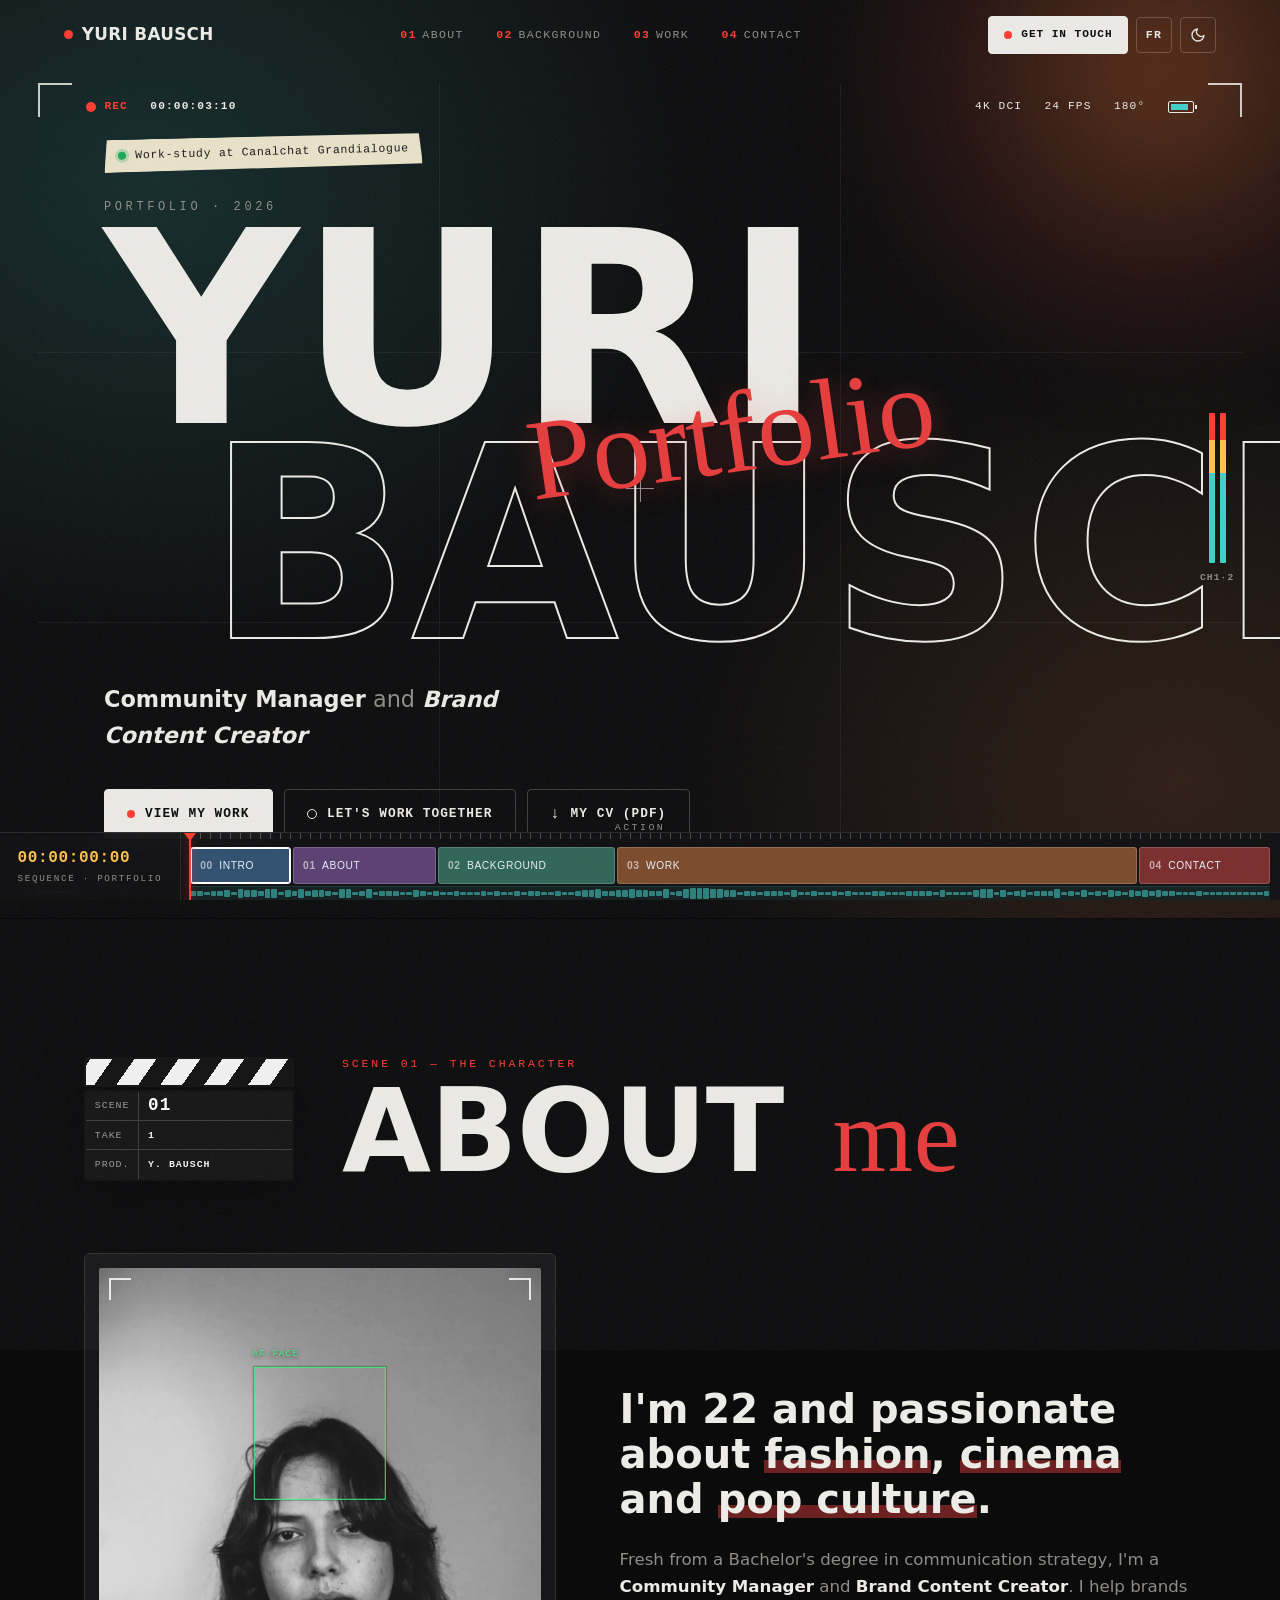
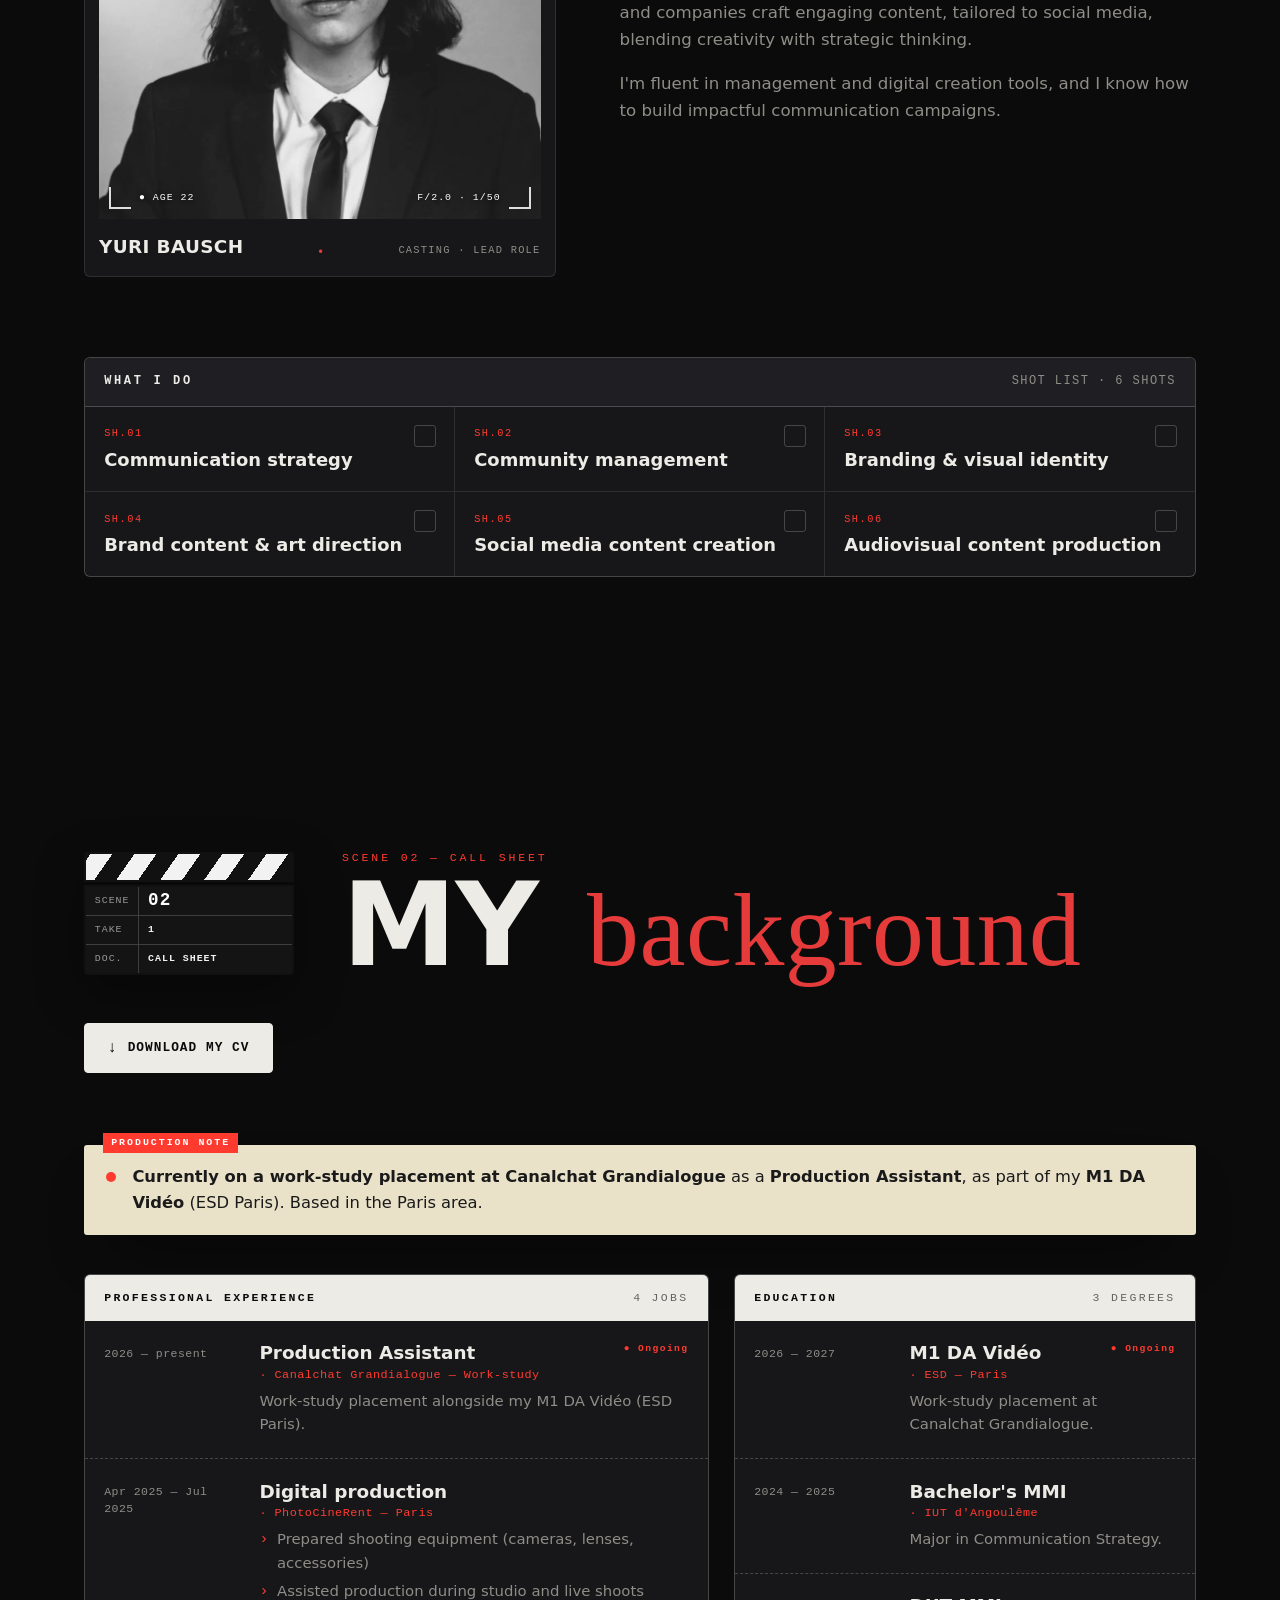
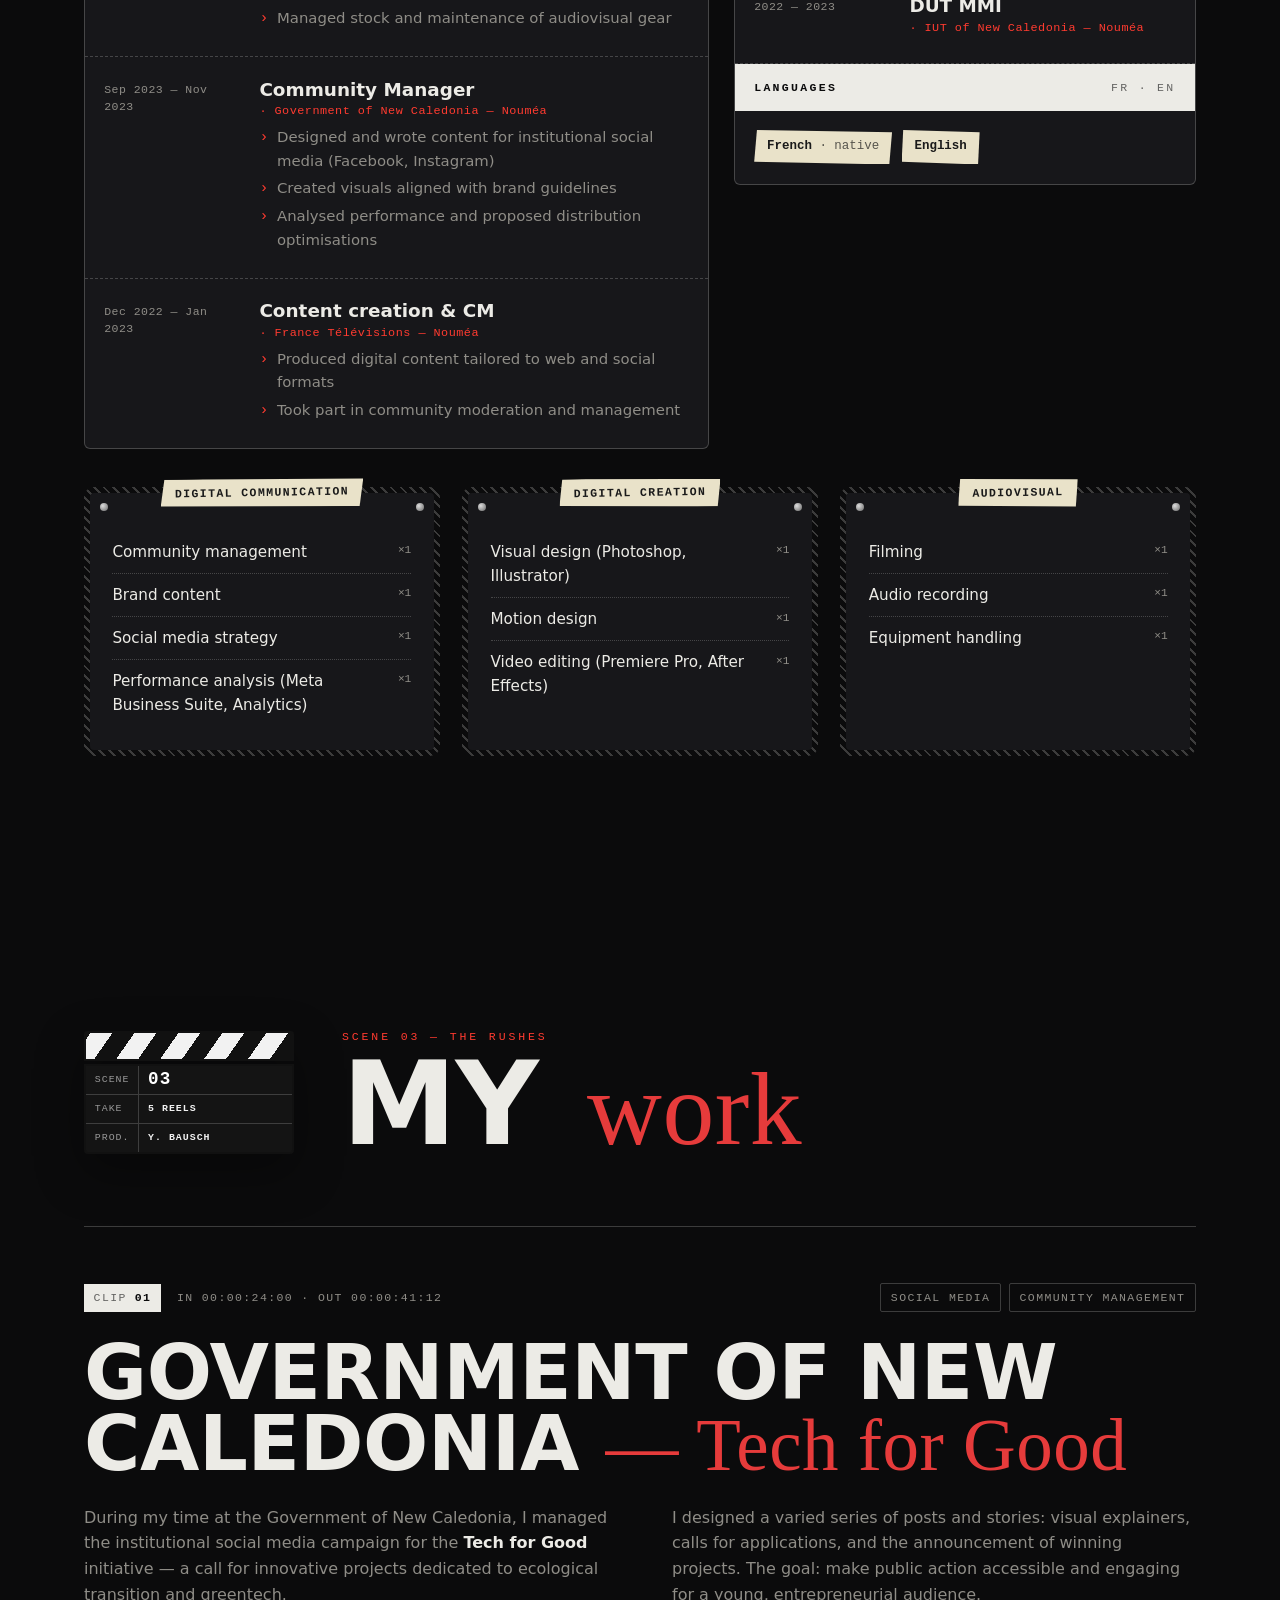
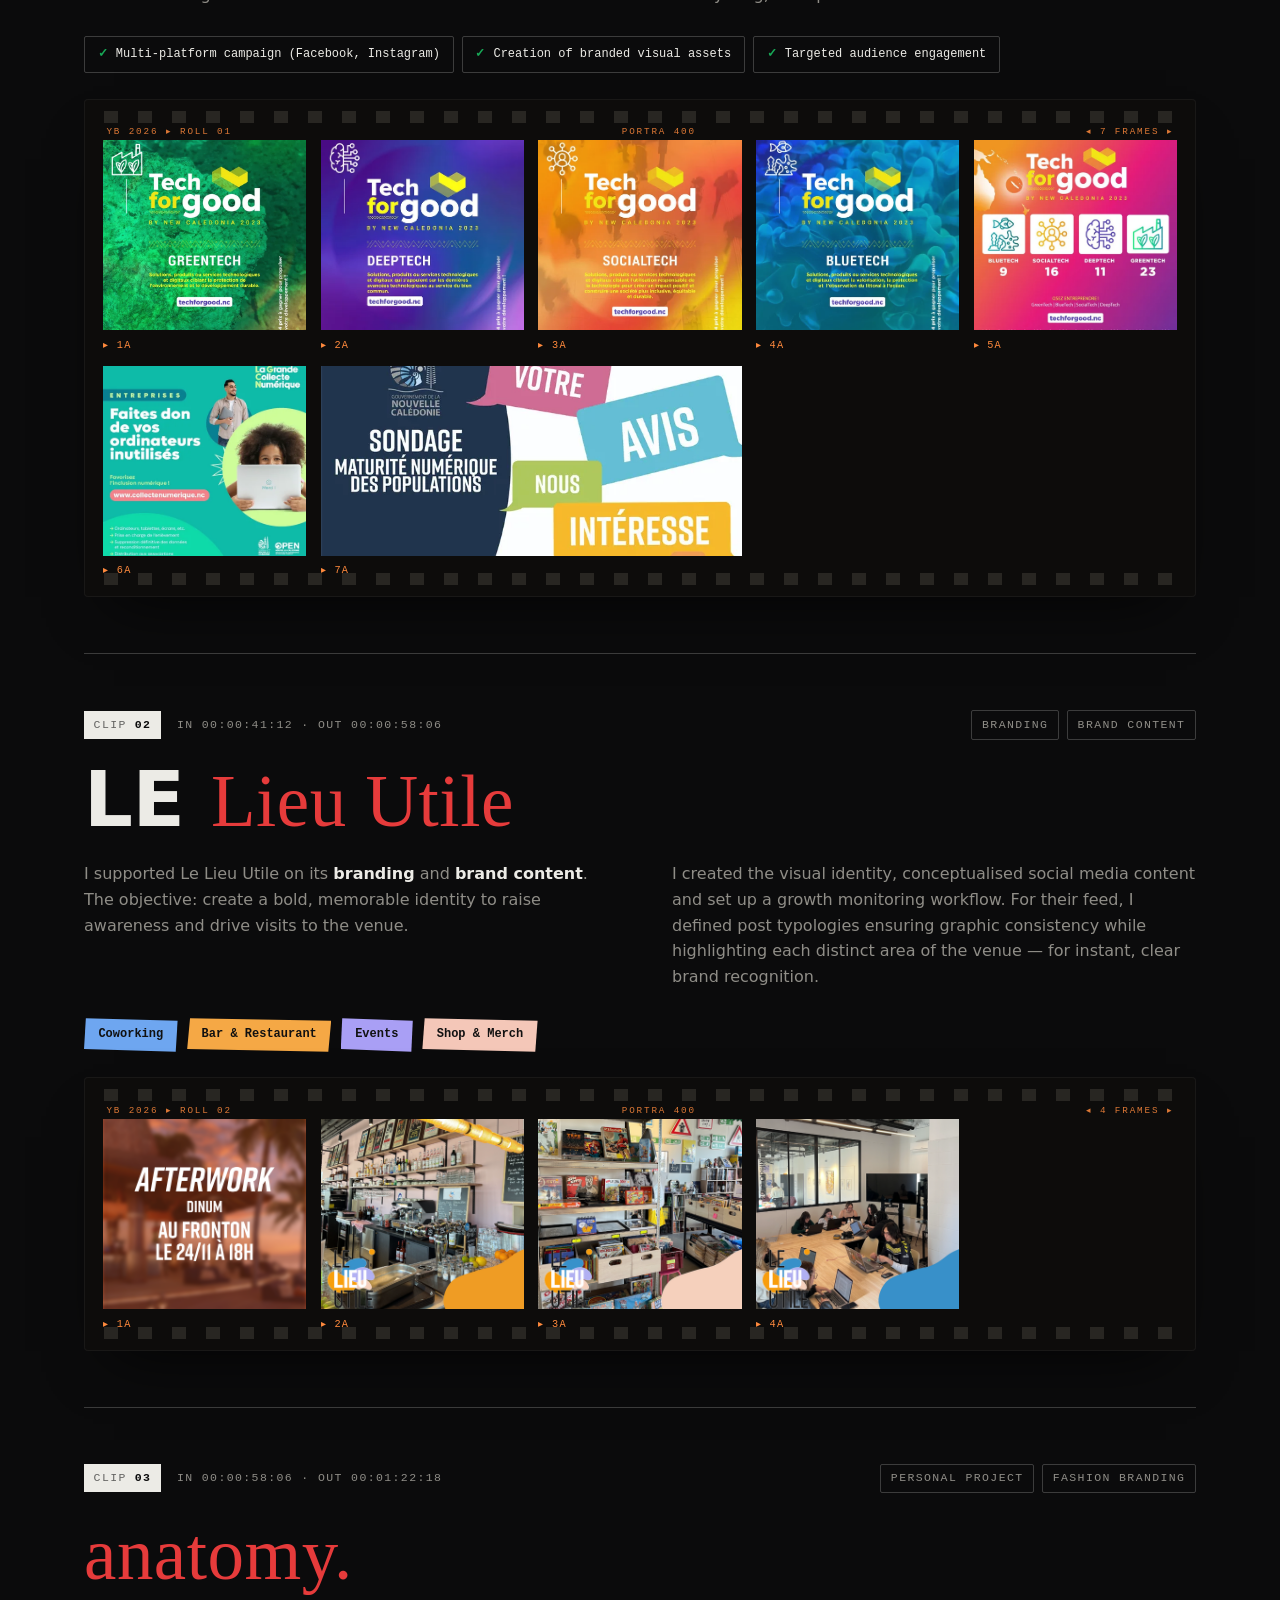
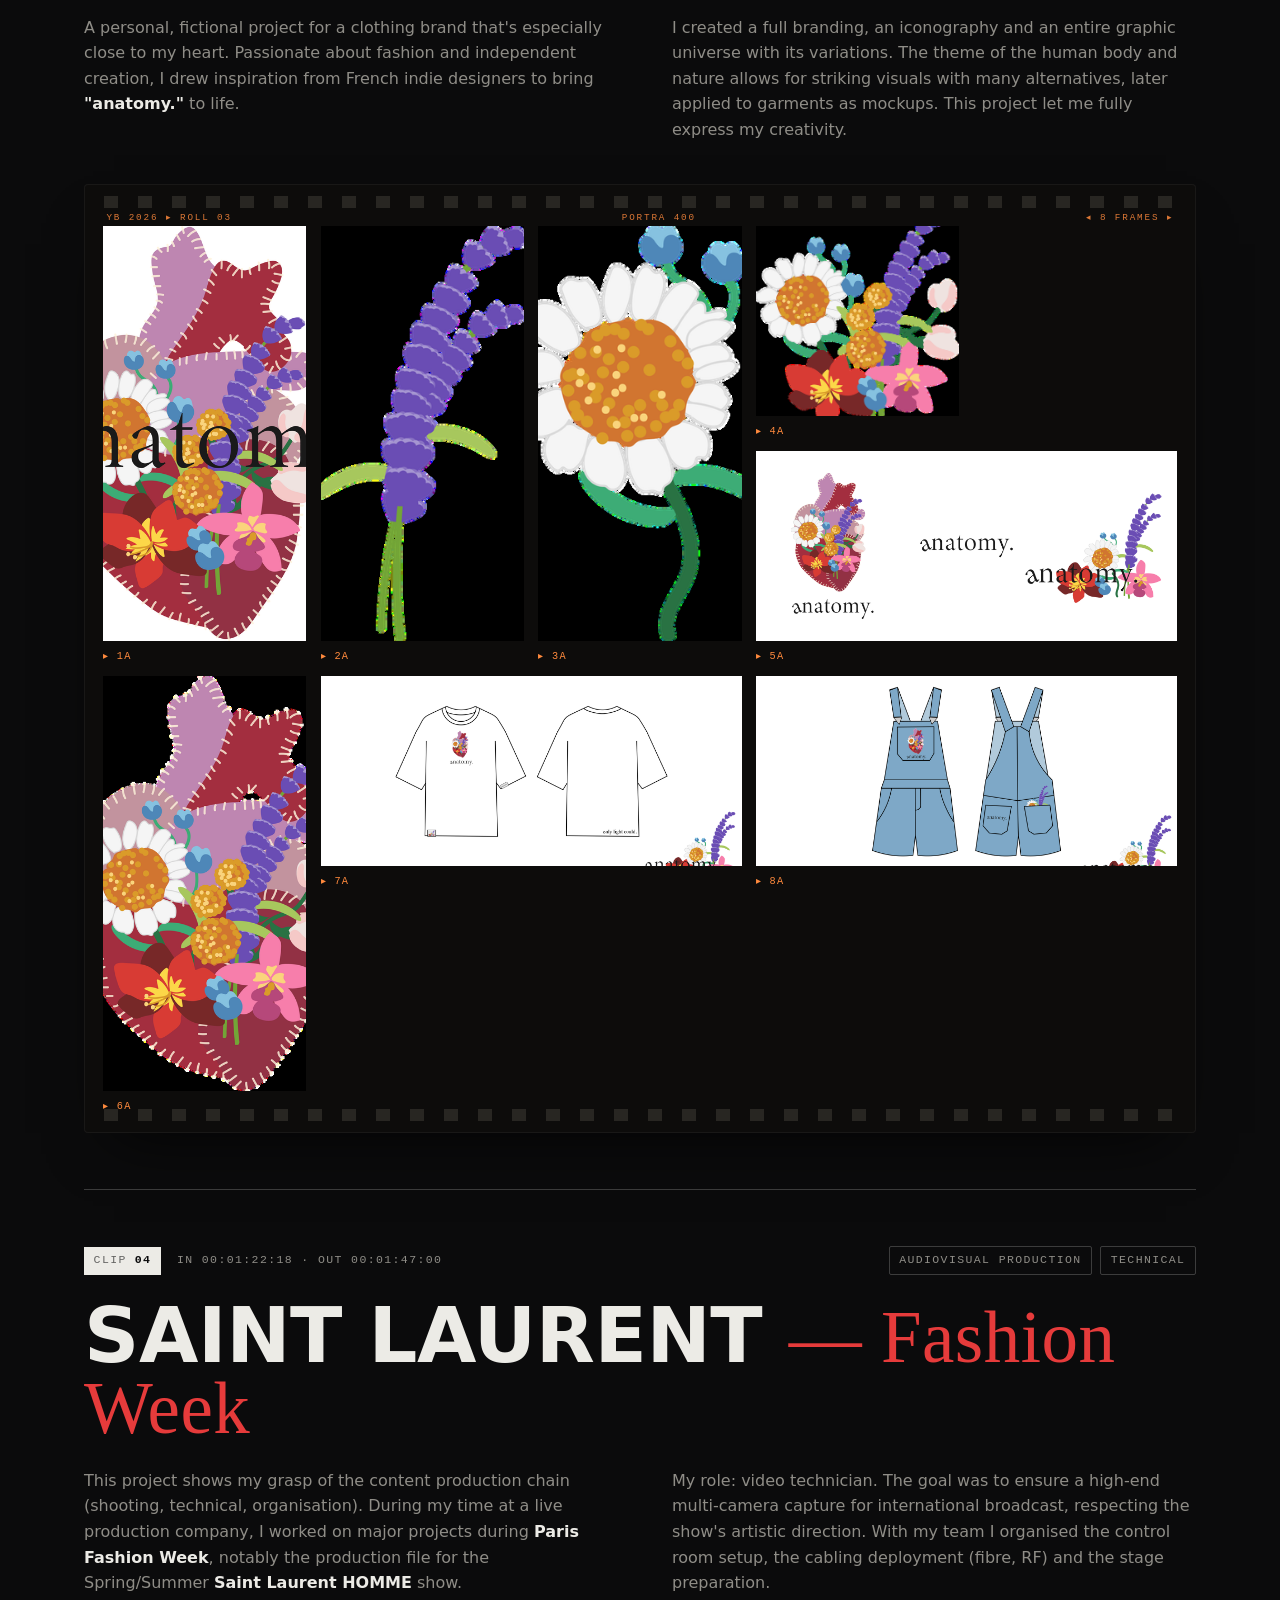
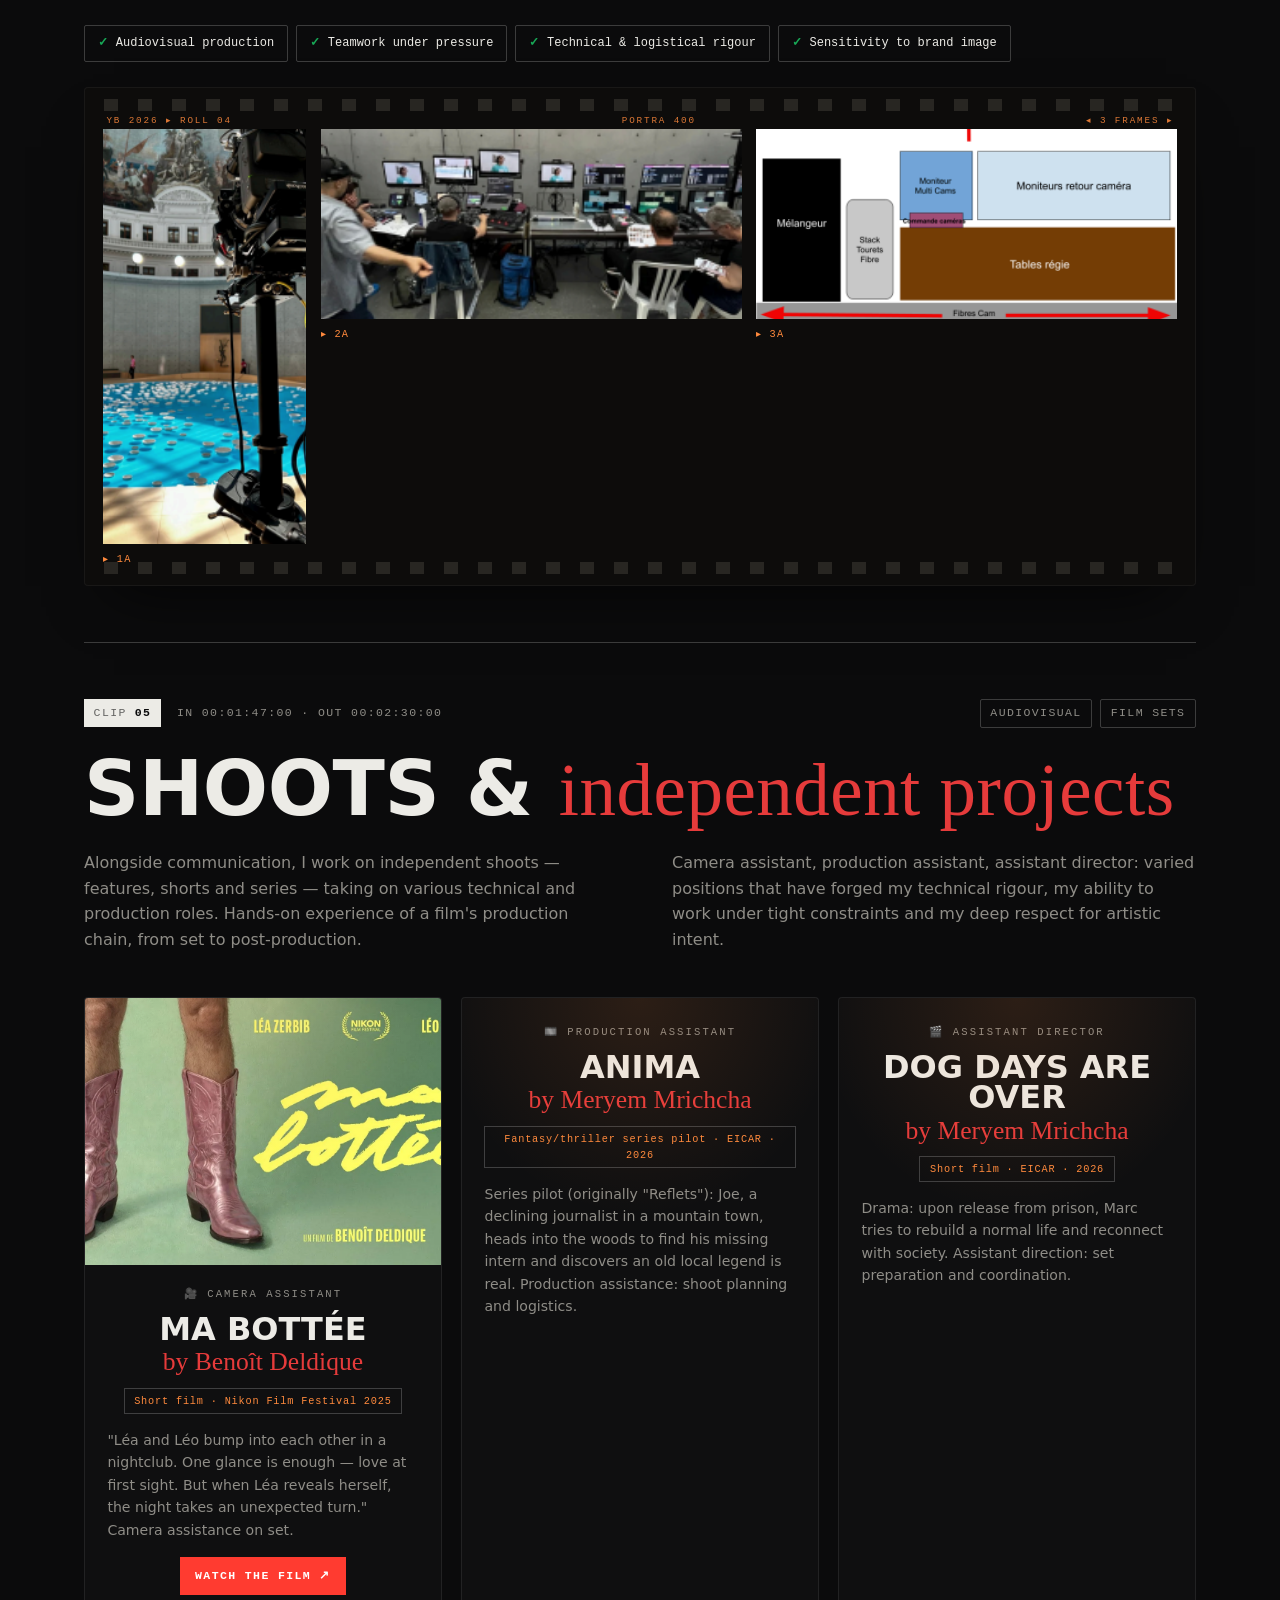
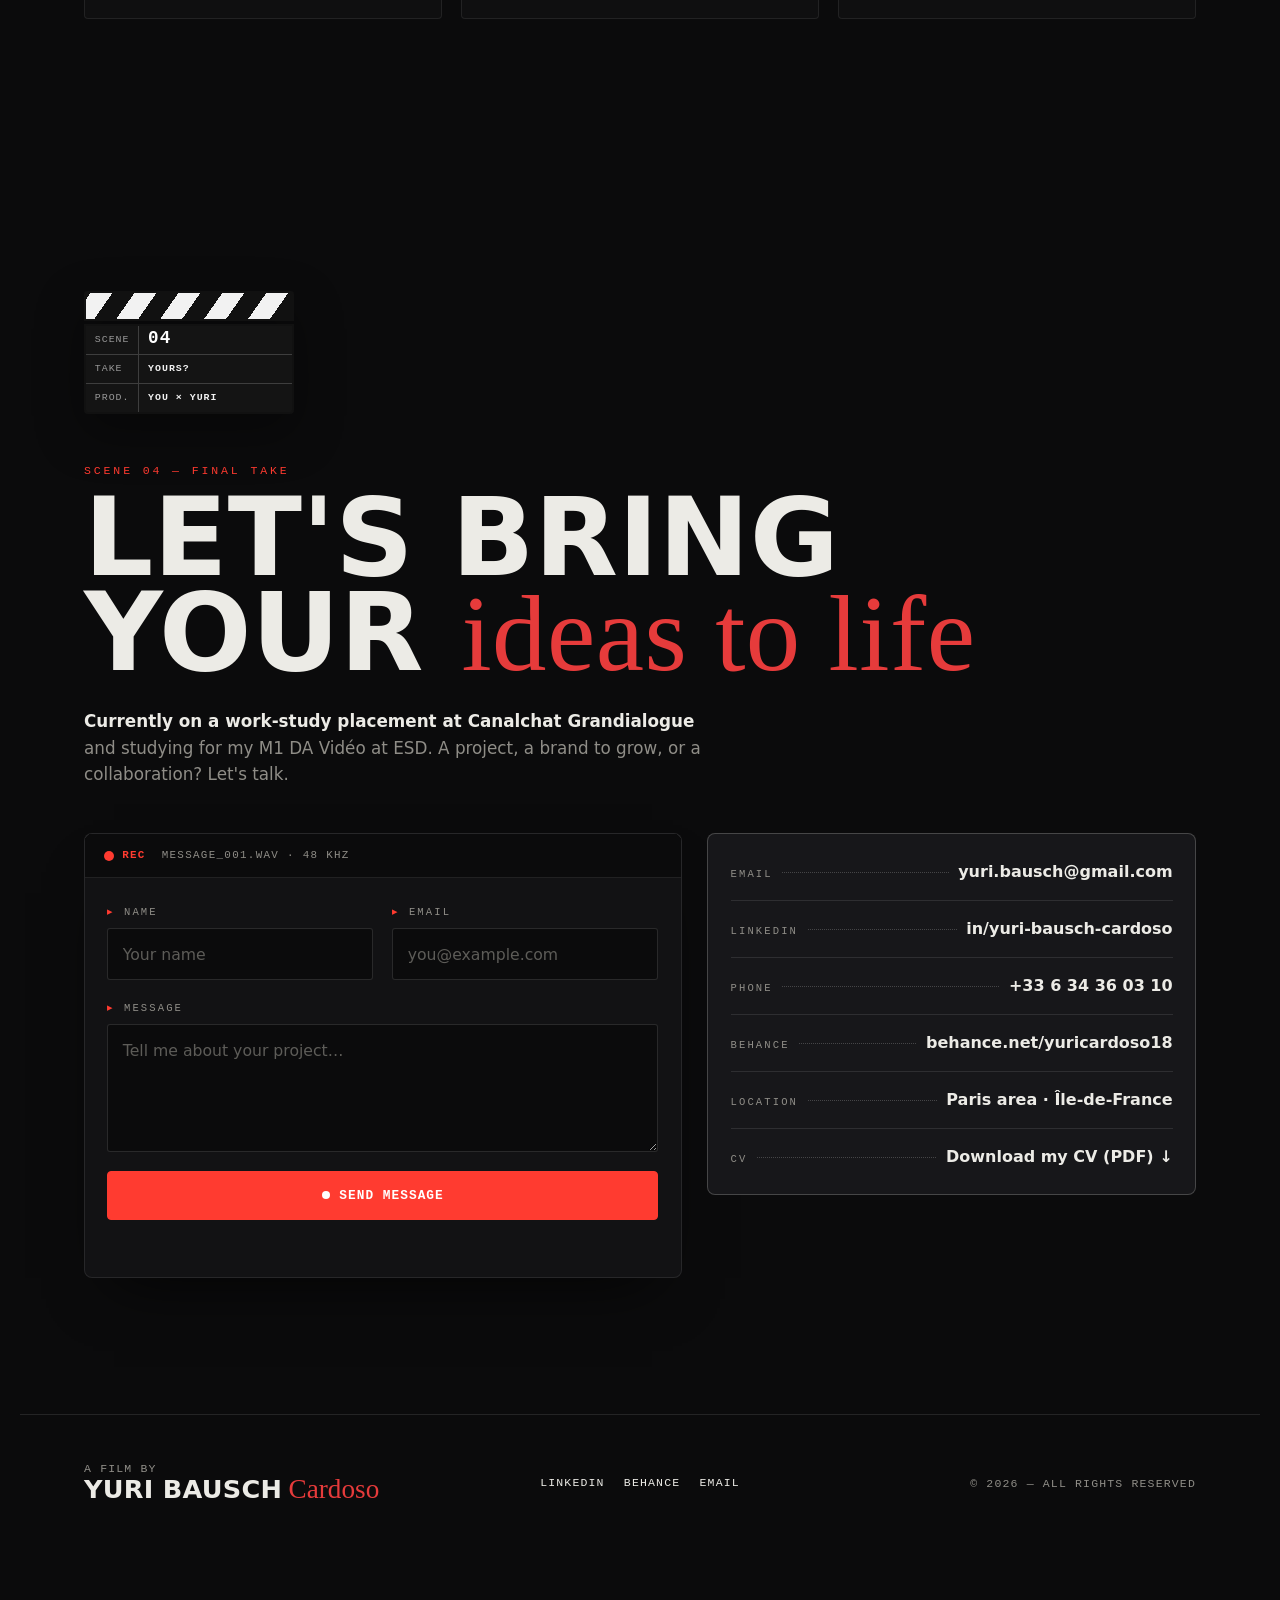
==== en/index.html @ b805f821 "Durcit la sécurité : CSP sans scripts inline, SRI GoatCounter - CSP identique FR/EN : ajout de form-" ====
<!DOCTYPE html>
<html lang="en">
<head>
  <meta charset="UTF-8" />
  <meta name="viewport" content="width=device-width, initial-scale=1.0" />
  <meta http-equiv="Content-Security-Policy" content="default-src 'self'; script-src 'self' https://gc.zgo.at; style-src 'self' 'unsafe-inline' https://fonts.googleapis.com; font-src 'self' https://fonts.gstatic.com; img-src 'self' data: https://yuribausch.goatcounter.com; connect-src 'self' https://api.web3forms.com https://yuribausch.goatcounter.com; form-action 'self' https://api.web3forms.com; base-uri 'self'; object-src 'none'; upgrade-insecure-requests" />
  <meta http-equiv="Permissions-Policy" content="camera=(), microphone=(), geolocation=()" />
  <meta name="referrer" content="strict-origin-when-cross-origin" />
  <script src="../theme-init.js"></script>
  <title>Yuri Bausch — Community Manager & Brand Content · Portfolio</title>
  <meta name="description" content="Portfolio of Yuri Bausch, Community Manager and Brand Content Creator, in a first-year Master's (M1 DA Vidéo) at ESD Paris and on a work-study placement at Canalchat Grandialogue (Paris area). Communication strategy, branding, content creation and audiovisual production." />
  <meta name="author" content="Yuri Bausch" />
  <meta name="keywords" content="Yuri Bausch, Community Manager, Brand Content Creator, work-study, apprenticeship, communication, social media, branding, Paris" />
  <link rel="canonical" href="https://yuribausch.github.io/portfolio/en/" />
  <link rel="alternate" hreflang="fr" href="https://yuribausch.github.io/portfolio/" />
  <link rel="alternate" hreflang="en" href="https://yuribausch.github.io/portfolio/en/" />
  <link rel="alternate" hreflang="x-default" href="https://yuribausch.github.io/portfolio/" />

  <!-- Open Graph -->
  <meta property="og:type" content="profile" />
  <meta property="og:locale" content="en_US" />
  <meta property="og:site_name" content="Yuri Bausch — Portfolio" />
  <meta property="og:title" content="Yuri Bausch — Community Manager & Brand Content Creator" />
  <meta property="og:description" content="M1 DA Vidéo at ESD Paris, on a work-study placement at Canalchat Grandialogue. Community management, brand content, branding and social media content creation." />
  <meta property="og:url" content="https://yuribausch.github.io/portfolio/en/" />
  <meta property="og:image" content="https://yuribausch.github.io/portfolio/assets/og-image.png" />
  <meta property="og:image:width" content="1200" />
  <meta property="og:image:height" content="630" />
  <meta property="profile:first_name" content="Yuri" />
  <meta property="profile:last_name" content="Bausch" />

  <!-- Twitter / X -->
  <meta name="twitter:card" content="summary_large_image" />
  <meta name="twitter:title" content="Yuri Bausch — Community Manager & Brand Content Creator" />
  <meta name="twitter:description" content="M1 DA Vidéo at ESD Paris, on a work-study placement at Canalchat Grandialogue." />
  <meta name="twitter:image" content="https://yuribausch.github.io/portfolio/assets/og-image.png" />

  <!-- Structured data: Person -->
  <script type="application/ld+json">
  {
    "@context": "https://schema.org",
    "@type": "Person",
    "name": "Yuri Bausch",
    "alternateName": "Yuri Bausch Cardoso",
    "jobTitle": "Community Manager & Brand Content Creator",
    "description": "Community Manager and Brand Content Creator, on a work-study placement at Canalchat Grandialogue.",
    "url": "https://yuribausch.github.io/portfolio/en/",
    "image": "https://yuribausch.github.io/portfolio/assets/photo.webp",
    "email": "mailto:yuri.bausch@gmail.com",
    "address": { "@type": "PostalAddress", "addressRegion": "Île-de-France", "addressCountry": "FR" },
    "worksFor": { "@type": "Organization", "name": "Canalchat Grandialogue" },
    "alumniOf": [
      { "@type": "CollegeOrUniversity", "name": "ESD — École Supérieure du Digital, Paris" },
      { "@type": "CollegeOrUniversity", "name": "IUT d'Angoulême" }
    ],
    "sameAs": [
      "https://www.linkedin.com/in/yuri-bausch-cardoso",
      "https://behance.net/yuricardoso18"
    ]
  }
  </script>

  <link rel="icon" href="../favicon.ico" sizes="any" />
  <link rel="icon" type="image/svg+xml" href="../assets/favicon.svg" />
  <link rel="apple-touch-icon" href="../assets/apple-touch-icon.png" />
  <meta name="theme-color" content="#0b0b0c" />

  <link rel="preconnect" href="https://fonts.googleapis.com" />
  <link rel="preconnect" href="https://fonts.gstatic.com" crossorigin />
  <link href="https://fonts.googleapis.com/css2?family=Archivo:ital,wdth,wght@0,62..125,400..900;1,62..125,600..800&family=Great+Vibes&family=Inter:wght@400;500;600;700&family=JetBrains+Mono:wght@400;500;700&display=swap" rel="stylesheet" />
  <link rel="stylesheet" href="../styles.css" />
</head>
<body>

  <div class="grain" aria-hidden="true"></div>

  <!-- ===== INTRO: film leader 3-2-1 ===== -->
  <div class="leader" id="leader" aria-hidden="true">
    <div class="leader__ring">
      <div class="leader__sweep"></div>
      <div class="leader__cross"></div>
      <span class="leader__num">3</span>
    </div>
    <span class="leader__skip">Click to skip</span>
  </div>

  <!-- ===== NAV ===== -->
  <header class="nav" id="nav">
    <a href="#hero" class="nav__brand"><i aria-hidden="true"></i>Yuri Bausch</a>
    <nav class="nav__links" aria-label="Main navigation">
      <a href="#about"><b>01</b>About</a>
      <a href="#parcours"><b>02</b>Background</a>
      <a href="#projects"><b>03</b>Work</a>
      <a href="#contact"><b>04</b>Contact</a>
    </nav>
    <div class="nav__actions">
      <a href="#contact" class="btn btn--small nav__cta">Get in touch</a>
      <a href="../" class="icon-btn lang-switch" hreflang="fr" title="Version française" aria-label="Version française">FR</a>
      <button class="icon-btn theme-toggle" id="themeToggle" type="button"
              aria-label="Toggle light and dark theme" title="Light / dark theme">
        <svg class="theme-toggle__moon" viewBox="0 0 24 24" fill="none" stroke="currentColor" stroke-width="2" stroke-linecap="round" stroke-linejoin="round" aria-hidden="true">
          <path d="M21 12.79A9 9 0 1 1 11.21 3 7 7 0 0 0 21 12.79z"/>
        </svg>
        <svg class="theme-toggle__sun" viewBox="0 0 24 24" fill="none" stroke="currentColor" stroke-width="2" stroke-linecap="round" stroke-linejoin="round" aria-hidden="true">
          <circle cx="12" cy="12" r="4.5"/>
          <path d="M12 2v2M12 20v2M2 12h2M20 12h2M4.9 4.9l1.4 1.4M17.7 17.7l1.4 1.4M4.9 19.1l1.4-1.4M17.7 6.3l1.4-1.4"/>
        </svg>
      </button>
    </div>
  </header>

  <main>
  <!-- ===== HERO: camera viewfinder ===== -->
  <section class="hero" id="hero" data-clip="Intro">
    <div class="hero__bars" aria-hidden="true"></div>
    <div class="hero__leak" aria-hidden="true"></div>

    <div class="vf" aria-hidden="true">
      <span class="vf__c vf__c--tl"></span><span class="vf__c vf__c--tr"></span>
      <span class="vf__c vf__c--bl"></span><span class="vf__c vf__c--br"></span>
      <div class="vf__thirds"></div>
      <div class="vf__cross"></div>
      <div class="vf__row vf__row--top">
        <div class="vf__grp"><span class="vf__rec">REC</span><span class="vf__tc" id="tc">00:00:00:00</span></div>
        <div class="vf__grp"><span class="vf__hide-sm">4K DCI</span><span>24 FPS</span><span class="vf__hide-sm">180°</span><span class="vf__bat"></span></div>
      </div>
      <div class="vf__row vf__row--bot">
        <div class="vf__grp"><span>A-CAM</span><span class="vf__dim vf__hide-sm">35mm · T1.5</span></div>
        <div class="vf__grp"><span class="vf__dim vf__hide-sm">ISO 800</span><span class="vf__dim">WB 5600K</span></div>
      </div>
      <div class="vf__meters"><span></span><span></span><b class="vf__meters-lbl">CH1·2</b></div>
    </div>

    <div class="hero__inner">
      <p class="hero__badge">
        <span class="hero__badge-dot"></span>
        Work-study at Canalchat Grandialogue
      </p>
      <p class="hero__kicker">Portfolio · 2026</p>
      <h1 class="hero__title">
        <span class="hero__name">YURI</span>
        <span class="hero__script">Portfolio</span>
        <span class="hero__name hero__name--2">BAUSCH</span>
      </h1>
      <p class="hero__role">
        <strong>Community Manager</strong> and <em>Brand Content Creator</em>
      </p>
      <div class="hero__cta">
        <a href="#projects" class="btn">View my work</a>
        <a href="#contact" class="btn btn--ghost">Let's work together</a>
        <a href="../assets/CV-Yuri-Bausch.pdf" download class="btn btn--ghost btn--cv">
          <span class="btn--cv-icon">↓</span> My CV (PDF)
        </a>
      </div>
    </div>
    <a href="#about" class="hero__scroll" aria-label="Scroll">
      Action
      <span></span>
    </a>
  </section>

  <!-- ===== 01 · ABOUT ===== -->
  <section class="about section" id="about" data-clip="About">
    <div class="section__head reveal">
      <div class="slate" aria-hidden="true">
        <div class="slate__clap"></div>
        <div class="slate__board">
          <span>Scene</span><b class="big">01</b>
          <span>Take</span><b>1</b>
          <span>Prod.</span><b>Y. Bausch</b>
        </div>
      </div>
      <div>
        <span class="section__num">Scene 01 — The character</span>
        <h2 class="section__title">About <span class="script">me</span></h2>
      </div>
    </div>
    <div class="about__grid">
      <figure class="about__media reveal">
        <div class="about__frame">
        <img src="../assets/photo.webp" alt="Portrait of Yuri Bausch"
             decoding="async" />
        <div class="about__hud" aria-hidden="true">
          <span class="vf__c vf__c--tl"></span><span class="vf__c vf__c--tr"></span>
          <span class="vf__c vf__c--bl"></span><span class="vf__c vf__c--br"></span>
          <span class="about__af"></span>
          <div class="about__hudline"><span>● AGE 22</span><span>F/2.0 · 1/50</span></div>
        </div>
        </div>
        <figcaption>Yuri Bausch<span class="script">.</span> <small>Casting · Lead role</small></figcaption>
      </figure>
      <div class="about__text reveal">
        <p class="about__lead">
          I'm 22 and passionate about <strong>fashion</strong>,
          <strong>cinema</strong> and <strong>pop culture</strong>.
        </p>
        <p>
          Fresh from a Bachelor's degree in communication strategy, I'm a
          <strong>Community Manager</strong> and <strong>Brand Content Creator</strong>.
          I help brands and companies craft engaging content, tailored to social media,
          blending creativity with strategic thinking.
        </p>
        <p>
          I'm fluent in management and digital creation tools, and I know how to build
          impactful communication campaigns.
        </p>
      </div>
    </div>
    <aside class="about__skills reveal">
      <h3 data-meta="Shot list · 6 shots">What I do</h3>
      <ul>
        <li>Communication strategy</li>
        <li>Community management</li>
        <li>Branding &amp; visual identity</li>
        <li>Brand content &amp; art direction</li>
        <li>Social media content creation</li>
        <li>Audiovisual content production</li>
      </ul>
    </aside>
  </section>

  <!-- ===== 02 · BACKGROUND / CV: call sheet ===== -->
  <section class="resume section" id="parcours" data-clip="Background">
    <div class="section__head section__head--row reveal">
      <div class="section__headmain">
        <div class="slate" aria-hidden="true">
          <div class="slate__clap"></div>
          <div class="slate__board">
            <span>Scene</span><b class="big">02</b>
            <span>Take</span><b>1</b>
            <span>Doc.</span><b>Call sheet</b>
          </div>
        </div>
        <div>
          <span class="section__num">Scene 02 — Call sheet</span>
          <h2 class="section__title">My <span class="script">background</span></h2>
        </div>
      </div>
      <a href="../assets/CV-Yuri-Bausch.pdf" download class="btn btn--cv">
        <span class="btn--cv-icon">↓</span> Download my CV
      </a>
    </div>

    <div class="resume__objective reveal" data-label="PRODUCTION NOTE">
      <span class="resume__objective-dot"></span>
      <p>
        <strong>Currently on a work-study placement at Canalchat Grandialogue</strong> as a
        <strong>Production Assistant</strong>, as part of my <strong>M1 DA Vidéo</strong>
        (ESD Paris). Based in the Paris area.
      </p>
    </div>

    <div class="resume__grid">
      <!-- Experience -->
      <div class="timeline reveal">
        <h3 class="timeline__head" data-meta="4 jobs">Professional experience</h3>

        <div class="tl-item tl-item--current" data-now="Ongoing">
          <span class="tl-date">2026 — present</span>
          <h4 class="tl-role">Production Assistant <span>· Canalchat Grandialogue — Work-study</span></h4>
          <p class="tl-note">Work-study placement alongside my M1 DA Vidéo (ESD Paris).</p>
        </div>

        <div class="tl-item">
          <span class="tl-date">Apr 2025 — Jul 2025</span>
          <h4 class="tl-role">Digital production <span>· PhotoCineRent — Paris</span></h4>
          <ul>
            <li>Prepared shooting equipment (cameras, lenses, accessories)</li>
            <li>Assisted production during studio and live shoots</li>
            <li>Managed stock and maintenance of audiovisual gear</li>
          </ul>
        </div>

        <div class="tl-item">
          <span class="tl-date">Sep 2023 — Nov 2023</span>
          <h4 class="tl-role">Community Manager <span>· Government of New Caledonia — Nouméa</span></h4>
          <ul>
            <li>Designed and wrote content for institutional social media (Facebook, Instagram)</li>
            <li>Created visuals aligned with brand guidelines</li>
            <li>Analysed performance and proposed distribution optimisations</li>
          </ul>
        </div>

        <div class="tl-item">
          <span class="tl-date">Dec 2022 — Jan 2023</span>
          <h4 class="tl-role">Content creation &amp; CM <span>· France Télévisions — Nouméa</span></h4>
          <ul>
            <li>Produced digital content tailored to web and social formats</li>
            <li>Took part in community moderation and management</li>
          </ul>
        </div>
      </div>

      <!-- Education -->
      <div class="timeline reveal">
        <h3 class="timeline__head" data-meta="3 degrees">Education</h3>

        <div class="tl-item tl-item--current" data-now="Ongoing">
          <span class="tl-date">2026 — 2027</span>
          <h4 class="tl-role">M1 DA Vidéo <span>· ESD — Paris</span></h4>
          <p class="tl-note">Work-study placement at Canalchat Grandialogue.</p>
        </div>

        <div class="tl-item">
          <span class="tl-date">2024 — 2025</span>
          <h4 class="tl-role">Bachelor's MMI <span>· IUT d'Angoulême</span></h4>
          <p class="tl-note">Major in Communication Strategy.</p>
        </div>

        <div class="tl-item">
          <span class="tl-date">2022 — 2023</span>
          <h4 class="tl-role">DUT MMI <span>· IUT of New Caledonia — Nouméa</span></h4>
        </div>

        <h3 class="timeline__head timeline__head--lang" data-meta="FR · EN">Languages</h3>
        <div class="resume__langs">
          <span class="lang-pill">French <em>· native</em></span>
          <span class="lang-pill">English</span>
        </div>
      </div>
    </div>

    <!-- Skills & tools: flight cases -->
    <div class="resume__skills reveal">
      <div class="skillset">
        <h4>Digital communication</h4>
        <ul>
          <li>Community management</li>
          <li>Brand content</li>
          <li>Social media strategy</li>
          <li>Performance analysis (Meta Business Suite, Analytics)</li>
        </ul>
      </div>
      <div class="skillset">
        <h4>Digital creation</h4>
        <ul>
          <li>Visual design (Photoshop, Illustrator)</li>
          <li>Motion design</li>
          <li>Video editing (Premiere Pro, After Effects)</li>
        </ul>
      </div>
      <div class="skillset">
        <h4>Audiovisual</h4>
        <ul>
          <li>Filming</li>
          <li>Audio recording</li>
          <li>Equipment handling</li>
        </ul>
      </div>
    </div>
  </section>

  <!-- ===== 03 · WORK: the rushes ===== -->
  <section class="projects section" id="projects" data-clip="Work">
    <div class="section__head reveal">
      <div class="slate" aria-hidden="true">
        <div class="slate__clap"></div>
        <div class="slate__board">
          <span>Scene</span><b class="big">03</b>
          <span>Take</span><b>5 reels</b>
          <span>Prod.</span><b>Y. Bausch</b>
        </div>
      </div>
      <div>
        <span class="section__num">Scene 03 — The rushes</span>
        <h2 class="section__title">My <span class="script">work</span></h2>
      </div>
    </div>

    <!-- PROJECT 1 -->
    <article class="project reveal" id="project-1">
      <div class="project__meta">
        <span class="project__index" data-label="CLIP">01</span>
        <span class="project__tc">IN 00:00:24:00 · OUT 00:00:41:12</span>
        <div class="project__tags">
          <span>Social media</span>
          <span>Community Management</span>
        </div>
      </div>
      <div class="project__body">
        <h3 class="project__title">Government of New Caledonia <span class="script">— Tech for Good</span></h3>
        <p class="project__desc">
          During my time at the Government of New Caledonia, I managed the institutional
          social media campaign for the <strong>Tech for Good</strong> initiative — a call
          for innovative projects dedicated to ecological transition and greentech.
        </p>
        <p class="project__desc">
          I designed a varied series of posts and stories: visual explainers, calls for
          applications, and the announcement of winning projects. The goal: make public action
          accessible and engaging for a young, entrepreneurial audience.
        </p>
        <ul class="project__results">
          <li>Multi-platform campaign (Facebook, Instagram)</li>
          <li>Creation of branded visual assets</li>
          <li>Targeted audience engagement</li>
        </ul>
      </div>
      <div class="gallery"></div>
    </article>

    <!-- PROJECT 2 -->
    <article class="project reveal" id="project-2">
      <div class="project__meta">
        <span class="project__index" data-label="CLIP">02</span>
        <span class="project__tc">IN 00:00:41:12 · OUT 00:00:58:06</span>
        <div class="project__tags">
          <span>Branding</span>
          <span>Brand Content</span>
        </div>
      </div>
      <div class="project__body">
        <h3 class="project__title">Le <span class="script">Lieu Utile</span></h3>
        <p class="project__desc">
          I supported Le Lieu Utile on its <strong>branding</strong> and
          <strong>brand content</strong>. The objective: create a bold, memorable identity
          to raise awareness and drive visits to the venue.
        </p>
        <p class="project__desc">
          I created the visual identity, conceptualised social media content and set up a
          growth monitoring workflow. For their feed, I defined post typologies ensuring
          graphic consistency while highlighting each distinct area of the venue — for
          instant, clear brand recognition.
        </p>
        <div class="chips">
          <span class="chip chip--blue">Coworking</span>
          <span class="chip chip--orange">Bar &amp; Restaurant</span>
          <span class="chip chip--purple">Events</span>
          <span class="chip chip--pink">Shop &amp; Merch</span>
        </div>
      </div>
      <div class="gallery"></div>
    </article>

    <!-- PROJECT 3 -->
    <article class="project reveal" id="project-3">
      <div class="project__meta">
        <span class="project__index" data-label="CLIP">03</span>
        <span class="project__tc">IN 00:00:58:06 · OUT 00:01:22:18</span>
        <div class="project__tags">
          <span>Personal project</span>
          <span>Fashion branding</span>
        </div>
      </div>
      <div class="project__body">
        <h3 class="project__title"><span class="script">anatomy.</span></h3>
        <p class="project__desc">
          A personal, fictional project for a clothing brand that's especially close to my
          heart. Passionate about fashion and independent creation, I drew inspiration from
          French indie designers to bring <strong>"anatomy."</strong> to life.
        </p>
        <p class="project__desc">
          I created a full branding, an iconography and an entire graphic universe with its
          variations. The theme of the human body and nature allows for striking visuals with
          many alternatives, later applied to garments as mockups. This project let me fully
          express my creativity.
        </p>
      </div>
      <div class="gallery"></div>
    </article>

    <!-- PROJECT 4 -->
    <article class="project reveal" id="project-4">
      <div class="project__meta">
        <span class="project__index" data-label="CLIP">04</span>
        <span class="project__tc">IN 00:01:22:18 · OUT 00:01:47:00</span>
        <div class="project__tags">
          <span>Audiovisual production</span>
          <span>Technical</span>
        </div>
      </div>
      <div class="project__body">
        <h3 class="project__title">Saint Laurent <span class="script">— Fashion Week</span></h3>
        <p class="project__desc">
          This project shows my grasp of the content production chain (shooting, technical,
          organisation). During my time at a live production company, I worked on major
          projects during <strong>Paris Fashion Week</strong>, notably the production file for
          the Spring/Summer <strong>Saint Laurent HOMME</strong> show.
        </p>
        <p class="project__desc">
          My role: video technician. The goal was to ensure a high-end multi-camera capture
          for international broadcast, respecting the show's artistic direction. With my team I
          organised the control room setup, the cabling deployment (fibre, RF) and the stage
          preparation.
        </p>
        <ul class="project__results">
          <li>Audiovisual production</li>
          <li>Teamwork under pressure</li>
          <li>Technical &amp; logistical rigour</li>
          <li>Sensitivity to brand image</li>
        </ul>
      </div>
      <div class="gallery"></div>
    </article>

    <!-- PROJECT 5 — Independent audiovisual: credits -->
    <article class="project reveal" id="project-5">
      <div class="project__meta">
        <span class="project__index" data-label="CLIP">05</span>
        <span class="project__tc">IN 00:01:47:00 · OUT 00:02:30:00</span>
        <div class="project__tags">
          <span>Audiovisual</span>
          <span>Film sets</span>
        </div>
      </div>
      <div class="project__body">
        <h3 class="project__title">Shoots &amp; <span class="script">independent projects</span></h3>
        <p class="project__desc">
          Alongside communication, I work on independent shoots — features, shorts and series
          — taking on various technical and production roles. Hands-on experience of a film's
          production chain, from set to post-production.
        </p>
        <p class="project__desc">
          Camera assistant, production assistant, assistant director: varied positions that
          have forged my technical rigour, my ability to work under tight constraints and my
          deep respect for artistic intent.
        </p>

        <!-- Credit cards -->
        <div class="credits-grid">
          <article class="credit-card credit-card--media">
            <figure class="credit-card__media">
              <img src="../assets/films/ma-bottee.webp" alt="Poster of the short film Ma Bottée by Benoît Deldique" width="800" height="1143" loading="lazy" decoding="async" />
            </figure>
            <span class="credit-card__role"><span class="credit-card__ico" aria-hidden="true">🎥</span> Camera assistant</span>
            <h4 class="credit-card__title">Ma Bottée</h4>
            <p class="credit-card__dir">by Benoît Deldique</p>
            <p class="credit-card__meta">Short film · Nikon Film Festival 2025</p>
            <p class="credit-card__desc">
              "Léa and Léo bump into each other in a nightclub. One glance is enough — love at
              first sight. But when Léa reveals herself, the night takes an unexpected turn."
              Camera assistance on set.
            </p>
            <a href="https://festivalnikon.fr/video/2025/904" target="_blank" rel="noopener noreferrer" class="credit-card__link">Watch the film ↗</a>
          </article>

          <article class="credit-card">
            <span class="credit-card__role"><span class="credit-card__ico" aria-hidden="true">🎞️</span> Production assistant</span>
            <h4 class="credit-card__title">Anima</h4>
            <p class="credit-card__dir">by Meryem Mrichcha</p>
            <p class="credit-card__meta">Fantasy/thriller series pilot · EICAR · 2026</p>
            <p class="credit-card__desc">
              Series pilot (originally "Reflets"): Joe, a declining journalist in a mountain
              town, heads into the woods to find his missing intern and discovers an old local
              legend is real. Production assistance: shoot planning and logistics.
            </p>
          </article>

          <article class="credit-card">
            <span class="credit-card__role"><span class="credit-card__ico" aria-hidden="true">🎬</span> Assistant director</span>
            <h4 class="credit-card__title">Dog Days are Over</h4>
            <p class="credit-card__dir">by Meryem Mrichcha</p>
            <p class="credit-card__meta">Short film · EICAR · 2026</p>
            <p class="credit-card__desc">
              Drama: upon release from prison, Marc tries to rebuild a normal life and
              reconnect with society. Assistant direction: set preparation and coordination.
            </p>
          </article>
        </div>
      </div>
    </article>
  </section>

  <!-- ===== 04 · CONTACT ===== -->
  <section class="contact section" id="contact" data-clip="Contact">
    <div class="contact__inner reveal">
      <div class="contact__head">
        <div class="slate" aria-hidden="true">
          <div class="slate__clap"></div>
          <div class="slate__board">
            <span>Scene</span><b class="big">04</b>
            <span>Take</span><b>Yours?</b>
            <span>Prod.</span><b>You × Yuri</b>
          </div>
        </div>
        <div>
          <span class="section__num">Scene 04 — Final take</span>
          <h2 class="contact__title">Let's bring your <span class="script">ideas to life</span></h2>
        </div>
      </div>
      <p class="contact__text">
        <strong>Currently on a work-study placement at Canalchat Grandialogue</strong> and
        studying for my M1 DA Vidéo at ESD. A project, a brand to grow, or a collaboration?
        Let's talk.
      </p>

      <div class="contact__grid">
        <!-- Form: recorder -->
        <div class="recorder">
          <div class="recorder__bar" aria-hidden="true">
            <span class="vf__rec">REC</span>
            <span class="recorder__file">MESSAGE_001.WAV · 48 kHz</span>
            <span class="recorder__lvl"><i></i><i></i><i></i><i></i><i></i><i></i></span>
          </div>
          <form class="contact__form" id="contactForm" action="https://api.web3forms.com/submit" method="POST">
            <input type="hidden" name="access_key" value="8f1cd891-c46f-49eb-a60a-075e3918fb40" />
            <input type="hidden" name="subject" value="New message from the portfolio (EN)" />
            <input type="hidden" name="from_name" value="Yuri Bausch Portfolio" />
            <input type="checkbox" name="botcheck" class="visually-hidden" tabindex="-1" autocomplete="off" />

            <div class="field">
              <label for="cf-name">Name</label>
              <input type="text" id="cf-name" name="name" placeholder="Your name" required />
            </div>
            <div class="field">
              <label for="cf-email">Email</label>
              <input type="email" id="cf-email" name="email" placeholder="you@example.com" required />
            </div>
            <div class="field field--full">
              <label for="cf-message">Message</label>
              <textarea id="cf-message" name="message" rows="4" placeholder="Tell me about your project…" required></textarea>
            </div>
            <button type="submit" class="btn contact__submit">Send message</button>
            <p class="contact__status" id="formStatus" role="status" aria-live="polite"></p>
          </form>
        </div>

        <!-- Details: end credits -->
        <div class="contact__links">
          <a href="mailto:yuri.bausch@gmail.com" class="contact__card">
            <span class="contact__label">Email</span>
            <span class="contact__value">yuri.bausch@gmail.com</span>
          </a>
          <a href="https://www.linkedin.com/in/yuri-bausch-cardoso" target="_blank" rel="noopener noreferrer" class="contact__card">
            <span class="contact__label">LinkedIn</span>
            <span class="contact__value">in/yuri-bausch-cardoso</span>
          </a>
          <a href="tel:+33634360310" class="contact__card">
            <span class="contact__label">Phone</span>
            <span class="contact__value">+33 6 34 36 03 10</span>
          </a>
          <a href="https://behance.net/yuricardoso18" target="_blank" rel="noopener noreferrer" class="contact__card">
            <span class="contact__label">Behance</span>
            <span class="contact__value">behance.net/yuricardoso18</span>
          </a>
          <div class="contact__card contact__card--static">
            <span class="contact__label">Location</span>
            <span class="contact__value">Paris area · Île-de-France</span>
          </div>
          <a href="../assets/CV-Yuri-Bausch.pdf" download class="contact__card">
            <span class="contact__label">CV</span>
            <span class="contact__value">Download my CV (PDF) ↓</span>
          </a>
        </div>
      </div>
    </div>
  </section>
  </main>

  <footer class="footer">
    <span class="footer__film">A film by <b>Yuri Bausch<span class="script footer__script">Cardoso</span></b></span>
    <nav class="footer__social">
      <a href="https://www.linkedin.com/in/yuri-bausch-cardoso" target="_blank" rel="noopener noreferrer">LinkedIn</a>
      <a href="https://behance.net/yuricardoso18" target="_blank" rel="noopener noreferrer">Behance</a>
      <a href="mailto:yuri.bausch@gmail.com">Email</a>
    </nav>
    <span>© 2026 — All rights reserved</span>
  </footer>

  <!-- ===== EDIT TIMELINE (navigation) ===== -->
  <nav class="edit" id="edit" aria-label="Edit timeline — section navigation">
    <div class="edit__tc"><b id="editTc">00:00:00:00</b><small>Sequence · Portfolio</small></div>
    <div class="edit__tracks">
      <div class="edit__ruler"></div>
      <div class="edit__v1"></div>
      <div class="edit__a1" aria-hidden="true"></div>
      <span class="edit__head" aria-hidden="true"></span>
    </div>
  </nav>

  <!-- ===== LIGHTBOX: monitor ===== -->
  <div class="lightbox" id="lightbox" aria-hidden="true">
    <div class="lightbox__hud" aria-hidden="true">
      <span class="vf__c vf__c--tl"></span><span class="vf__c vf__c--tr"></span>
      <span class="vf__c vf__c--bl"></span><span class="vf__c vf__c--br"></span>
      <span class="lightbox__count" id="lbCount"></span>
    </div>
    <button class="lightbox__close" id="lbClose" aria-label="Close">&times;</button>
    <button class="lightbox__nav lightbox__nav--prev" id="lbPrev" aria-label="Previous">&#8249;</button>
    <img src="" alt="" id="lbImg" />
    <button class="lightbox__nav lightbox__nav--next" id="lbNext" aria-label="Next">&#8250;</button>
  </div>

  <script src="../script.js"></script>

  <!-- Statistiques de visite (GoatCounter, sans cookie) — script figé + empreinte SRI -->
  <script async src="https://gc.zgo.at/count.v4.js" integrity="sha384-nRw6qfbWyJha9LhsOtSb2YJDyZdKvvCFh0fJYlkquSFjUxp9FVNugbfy8q1jdxI+" crossorigin="anonymous"
          data-goatcounter="https://yuribausch.goatcounter.com/count"></script>
</body>
</html>
---- styles.css ----
/* ========================================================================
   YURI BAUSCH — Portfolio 2026 — « Salle de montage »
   Concept : le site est un film en cours de montage. Hero = viseur caméra,
   nav = timeline de montage, sections = claps, parcours = feuille de
   service, galeries = planches contact argentiques.
   ===================================================================== */

:root {
  /* Thème sombre par défaut : la salle de montage */
  --bg:        #0b0b0c;
  --bg-2:      #121214;
  --panel:     #17171a;
  --panel-2:   #1f1f23;
  --ink:       #ecebe6;
  --ink-soft:  #8f8d87;
  --line:      rgba(236, 235, 230, 0.11);
  --line-2:    rgba(236, 235, 230, 0.22);
  --rec:       #ff3b30;
  --red:       #e63b3b;
  --edge:      #ff8a3d;   /* marquage de bord Kodak */
  --teal:      #3fd0c9;
  --amber:     #ffc24b;
  --tape:      #e9e2c9;   /* gaffer tape */
  --tape-ink:  #1a1a1a;
  --shadow:    0 30px 60px -30px rgba(0, 0, 0, 0.8);
  --grade-a:   rgba(63, 208, 201, 0.16);
  --grade-b:   rgba(255, 138, 61, 0.14);
  --nav-bg:    rgba(11, 11, 12, 0.72);

  --display: "Archivo", system-ui, sans-serif;
  --script:  "Great Vibes", cursive;
  --body:    "Inter", system-ui, sans-serif;
  --mono:    "JetBrains Mono", ui-monospace, "SFMono-Regular", Consolas, monospace;

  --pad:   clamp(1rem, 5vw, 5rem);
  --maxw:  1240px;
  --edit-h: 68px;          /* hauteur de la timeline en bas */
  color-scheme: dark;
}

/* Thème clair : la feuille de service (papier crème, encre noire) */
:root[data-theme="light"] {
  --bg:       #f3f0e5;
  --bg-2:     #ebe7d9;
  --panel:    #fbfaf4;
  --panel-2:  #f1eee2;
  --ink:      #151515;
  --ink-soft: #5f5b52;
  --line:     rgba(21, 21, 21, 0.12);
  --line-2:   rgba(21, 21, 21, 0.26);
  --shadow:   0 30px 60px -32px rgba(40, 32, 10, 0.35);
  --grade-a:  rgba(63, 160, 170, 0.14);
  --grade-b:  rgba(255, 138, 61, 0.16);
  --nav-bg:   rgba(243, 240, 229, 0.8);
  color-scheme: light;
}

/* Éléments « pellicule » : sombres dans les deux thèmes */
.gallery, .lightbox, .leader, .edit, .credit-card, .recorder {
  --ink:      #ecebe6;
  --ink-soft: #8f8d87;
  --line:     rgba(236, 235, 230, 0.11);
  --line-2:   rgba(236, 235, 230, 0.22);
}

* { box-sizing: border-box; margin: 0; padding: 0; }

html { scroll-behavior: smooth; scroll-padding-top: 70px; }

body {
  font-family: var(--body);
  background: var(--bg);
  color: var(--ink);
  line-height: 1.6;
  -webkit-font-smoothing: antialiased;
  overflow-x: hidden;
  padding-bottom: var(--edit-h);
  transition: background 0.4s ease, color 0.4s ease;
}

::selection { background: var(--rec); color: #fff; }

a { color: inherit; text-decoration: none; }
img { display: block; max-width: 100%; }

:focus-visible { outline: 2px solid var(--rec); outline-offset: 3px; }

.script {
  font-family: var(--script);
  color: var(--red);
  font-weight: 400;
  letter-spacing: 0.5px;
  text-transform: none;
}

.mono { font-family: var(--mono); }

.visually-hidden {
  position: absolute !important;
  width: 1px; height: 1px;
  overflow: hidden; clip: rect(0 0 0 0);
  white-space: nowrap; border: 0;
}

/* ---------- Grain + vignette (toute la page) ---------- */
.grain {
  position: fixed; inset: -50%;
  z-index: 90;
  pointer-events: none;
  opacity: 0.07;
  background-image: url("data:image/svg+xml,%3Csvg xmlns='http://www.w3.org/2000/svg' width='160' height='160'%3E%3Cfilter id='n'%3E%3CfeTurbulence type='fractalNoise' baseFrequency='0.9' numOctaves='2' stitchTiles='stitch'/%3E%3C/filter%3E%3Crect width='100%25' height='100%25' filter='url(%23n)'/%3E%3C/svg%3E");
  animation: grain 0.9s steps(6) infinite;
}
:root[data-theme="light"] .grain { opacity: 0.09; mix-blend-mode: multiply; }
@keyframes grain {
  0%   { transform: translate(0, 0); }
  20%  { transform: translate(-3%, 2%); }
  40%  { transform: translate(2%, -4%); }
  60%  { transform: translate(-4%, -1%); }
  80%  { transform: translate(3%, 3%); }
  100% { transform: translate(0, 0); }
}

/* ---------- Boutons ---------- */
.btn {
  --b: var(--ink);
  display: inline-flex;
  align-items: center;
  gap: 0.6rem;
  padding: 0.85rem 1.4rem;
  font-family: var(--mono);
  font-size: 0.8rem;
  font-weight: 700;
  letter-spacing: 0.08em;
  text-transform: uppercase;
  color: var(--bg);
  background: var(--ink);
  border: 1px solid var(--ink);
  border-radius: 4px;
  cursor: pointer;
  position: relative;
  transition: background 0.2s, color 0.2s, border-color 0.2s, transform 0.2s;
}
.btn::before {
  content: "";
  width: 8px; height: 8px;
  border-radius: 50%;
  background: var(--rec);
  box-shadow: 0 0 0 0 rgba(255, 59, 48, 0.6);
  flex: none;
}
.btn:hover { background: var(--rec); border-color: var(--rec); color: #fff; transform: translateY(-2px); }
.btn:hover::before { background: #fff; animation: pulse 1s infinite; }

.btn--ghost { background: transparent; color: var(--ink); border-color: var(--line-2); }
.btn--ghost::before { background: transparent; border: 1px solid currentColor; }
.btn--ghost:hover { background: var(--ink); color: var(--bg); border-color: var(--ink); }
.btn--ghost:hover::before { background: var(--rec); border-color: var(--rec); }

.btn--cv::before { display: none; }
.btn--cv-icon { font-family: var(--mono); font-size: 1rem; line-height: 1; }
.btn--small { padding: 0.55rem 0.9rem; font-size: 0.7rem; }
.btn:disabled { opacity: 0.5; cursor: wait; transform: none; }

@keyframes pulse {
  0%   { box-shadow: 0 0 0 0 rgba(255, 255, 255, 0.55); }
  100% { box-shadow: 0 0 0 8px rgba(255, 255, 255, 0); }
}
@keyframes blink { 0%, 49% { opacity: 1; } 50%, 100% { opacity: 0.15; } }

/* ---------- Intro : amorce de film (compte à rebours) ---------- */
.leader {
  position: fixed; inset: 0;
  z-index: 200;
  display: grid; place-items: center;
  background: #0a0a0a;
  color: var(--ink);
  cursor: pointer;
  transition: opacity 0.5s ease, visibility 0.5s;
}
.leader.done { opacity: 0; visibility: hidden; }
.leader__ring {
  position: relative;
  width: min(62vmin, 420px); aspect-ratio: 1;
  border-radius: 50%;
  border: 2px solid rgba(236, 235, 230, 0.6);
  display: grid; place-items: center;
}
.leader__ring::before {
  content: ""; position: absolute; inset: 9%;
  border-radius: 50%;
  border: 1px solid rgba(236, 235, 230, 0.35);
}
.leader__sweep {
  position: absolute; inset: 0;
  border-radius: 50%;
  background: conic-gradient(rgba(236, 235, 230, 0.22) var(--a, 0deg), transparent 0);
}
.leader__cross { position: absolute; inset: 0; }
.leader__cross::before, .leader__cross::after {
  content: ""; position: absolute; background: rgba(236, 235, 230, 0.4);
}
.leader__cross::before { left: 50%; top: -12%; bottom: -12%; width: 1px; }
.leader__cross::after  { top: 50%; left: -12%; right: -12%; height: 1px; }
.leader__num {
  position: relative;
  font-family: var(--display);
  font-weight: 800;
  font-size: clamp(6rem, 26vmin, 14rem);
  line-height: 1;
}
.leader__skip {
  position: absolute; bottom: 2rem; left: 50%; transform: translateX(-50%);
  font-family: var(--mono); font-size: 0.7rem; letter-spacing: 0.2em;
  text-transform: uppercase; color: var(--ink-soft);
}

/* ---------- Nav (HUD du haut) ---------- */
.nav {
  position: fixed; inset: 0 0 auto 0;
  z-index: 80;
  display: flex; align-items: center; justify-content: space-between;
  gap: 1rem;
  padding: 1rem var(--pad);
  font-family: var(--mono);
  font-size: 0.72rem;
  letter-spacing: 0.12em;
  text-transform: uppercase;
  transition: background 0.3s, padding 0.3s, border-color 0.3s;
  border-bottom: 1px solid transparent;
}
.nav.scrolled {
  background: var(--nav-bg);
  backdrop-filter: blur(14px) saturate(1.3);
  -webkit-backdrop-filter: blur(14px) saturate(1.3);
  padding-top: 0.65rem; padding-bottom: 0.65rem;
  border-bottom-color: var(--line);
}
.nav__brand {
  display: inline-flex; align-items: center; gap: 0.55rem;
  font-family: var(--display);
  font-weight: 900;
  font-size: 1.05rem;
  letter-spacing: 0.02em;
  font-stretch: 80%;
}
.nav__brand i {
  width: 9px; height: 9px; border-radius: 50%;
  background: var(--rec);
  animation: blink 1.2s infinite;
}
.nav__links { display: flex; gap: 0.4rem; }
.nav__links a {
  padding: 0.45rem 0.75rem;
  border: 1px solid transparent;
  border-radius: 3px;
  color: var(--ink-soft);
  transition: color 0.2s, border-color 0.2s;
}
.nav__links a b { color: var(--rec); font-weight: 700; margin-right: 0.35rem; }
.nav__links a:hover, .nav__links a.active { color: var(--ink); border-color: var(--line-2); }
.nav__actions { display: flex; align-items: center; gap: 0.5rem; }

.icon-btn {
  display: inline-grid; place-items: center;
  width: 36px; height: 36px;
  border: 1px solid var(--line-2);
  border-radius: 4px;
  background: transparent;
  color: var(--ink);
  font-family: var(--mono);
  font-size: 0.72rem; font-weight: 700;
  cursor: pointer;
  transition: background 0.2s, color 0.2s, border-color 0.2s;
}
.icon-btn:hover { background: var(--ink); color: var(--bg); border-color: var(--ink); }
.icon-btn svg { width: 16px; height: 16px; }
.theme-toggle__sun { display: none; }
:root[data-theme="light"] .theme-toggle__sun  { display: block; }
:root[data-theme="light"] .theme-toggle__moon { display: none; }

/* ---------- HERO : le viseur ---------- */
.hero {
  position: relative;
  min-height: 100svh;
  display: flex; align-items: center;
  padding: 8.5rem var(--pad) 5rem;
  overflow: hidden;
  isolation: isolate;
}
/* étalonnage teal & orange + fuite de lumière */
.hero::before {
  content: "";
  position: absolute; inset: 0; z-index: -2;
  background:
    radial-gradient(60% 70% at 12% 20%, var(--grade-a), transparent 70%),
    radial-gradient(55% 65% at 92% 85%, var(--grade-b), transparent 70%),
    var(--bg);
}
.hero__leak {
  position: absolute; z-index: -1;
  width: 55vmax; height: 55vmax;
  right: -18vmax; top: -22vmax;
  border-radius: 50%;
  background: radial-gradient(circle, rgba(255, 120, 50, 0.32), rgba(255, 59, 48, 0.08) 45%, transparent 70%);
  filter: blur(30px);
  animation: leak 9s ease-in-out infinite alternate;
  pointer-events: none;
}
:root[data-theme="light"] .hero__leak { opacity: 0.55; }
@keyframes leak {
  0%   { transform: translate(0, 0) scale(1); opacity: 0.7; }
  50%  { opacity: 1; }
  100% { transform: translate(-10vmax, 8vmax) scale(1.2); opacity: 0.55; }
}

/* Cadre du viseur */
.vf {
  position: absolute;
  inset: 5.2rem calc(var(--pad) * 0.6) 1.6rem;
  pointer-events: none;
  font-family: var(--mono);
  font-size: 0.7rem;
  letter-spacing: 0.1em;
  color: var(--ink);
  text-transform: uppercase;
}
.vf__c { position: absolute; width: 34px; height: 34px; border: 2px solid var(--ink); opacity: 0.85; }
.vf__c--tl { top: 0; left: 0; border-right: 0; border-bottom: 0; }
.vf__c--tr { top: 0; right: 0; border-left: 0; border-bottom: 0; }
.vf__c--bl { bottom: 0; left: 0; border-right: 0; border-top: 0; }
.vf__c--br { bottom: 0; right: 0; border-left: 0; border-top: 0; }
.vf__thirds {
  position: absolute; inset: 0;
  background:
    linear-gradient(to right, transparent calc(33.333% - 0.5px), var(--line) calc(33.333% - 0.5px), var(--line) calc(33.333% + 0.5px), transparent calc(33.333% + 0.5px), transparent calc(66.666% - 0.5px), var(--line) calc(66.666% - 0.5px), var(--line) calc(66.666% + 0.5px), transparent calc(66.666% + 0.5px)),
    linear-gradient(to bottom, transparent calc(33.333% - 0.5px), var(--line) calc(33.333% - 0.5px), var(--line) calc(33.333% + 0.5px), transparent calc(33.333% + 0.5px), transparent calc(66.666% - 0.5px), var(--line) calc(66.666% - 0.5px), var(--line) calc(66.666% + 0.5px), transparent calc(66.666% + 0.5px));
  opacity: 0.6;
}
.vf__cross {
  position: absolute; left: 50%; top: 50%;
  width: 28px; height: 28px;
  transform: translate(-50%, -50%);
  opacity: 0.6;
}
.vf__cross::before, .vf__cross::after { content: ""; position: absolute; background: var(--ink); }
.vf__cross::before { left: 50%; top: 0; bottom: 0; width: 1px; }
.vf__cross::after  { top: 50%; left: 0; right: 0; height: 1px; }

.vf__row {
  position: absolute; left: 3rem; right: 3rem;
  display: flex; justify-content: space-between; gap: 1rem;
}
.vf__row--top { top: 0.9rem; }
.vf__row--bot { bottom: 0.9rem; }
.vf__grp { display: flex; gap: 1.4rem; align-items: center; }
.vf__rec { display: inline-flex; align-items: center; gap: 0.5rem; color: var(--rec); font-weight: 700; }
.vf__rec::before {
  content: ""; width: 10px; height: 10px; border-radius: 50%;
  background: var(--rec); animation: blink 1s infinite;
}
.vf__tc { font-weight: 700; font-variant-numeric: tabular-nums; }
.vf__dim { color: var(--ink-soft); }
.vf__bat {
  display: inline-block; width: 26px; height: 12px;
  border: 1.5px solid currentColor; border-radius: 2px; position: relative;
}
.vf__bat::before { content: ""; position: absolute; inset: 2px 5px 2px 2px; background: var(--teal); }
.vf__bat::after  { content: ""; position: absolute; right: -4px; top: 3px; width: 2px; height: 4px; background: currentColor; }

/* Vu-mètres audio */
.vf__meters {
  position: absolute; right: 1rem; top: 50%;
  transform: translateY(-50%);
  display: flex; gap: 5px; align-items: flex-end;
  height: 150px;
}
.vf__meters span {
  width: 6px; height: 100%;
  background: linear-gradient(to top, var(--teal) 0 60%, var(--amber) 60% 82%, var(--rec) 82%);
  border-radius: 1px;
  transform-origin: bottom;
  animation: meter 0.9s ease-in-out infinite alternate;
}
.vf__meters span:nth-child(2) { animation-duration: 0.7s; animation-delay: -0.3s; }
.vf__meters-lbl {
  position: absolute; bottom: -1.4rem; left: 50%; transform: translateX(-50%);
  font-size: 0.6rem; color: var(--ink-soft);
}
@keyframes meter {
  0%   { clip-path: inset(70% 0 0 0); }
  30%  { clip-path: inset(35% 0 0 0); }
  60%  { clip-path: inset(55% 0 0 0); }
  100% { clip-path: inset(18% 0 0 0); }
}

.hero__inner { position: relative; width: 100%; max-width: var(--maxw); margin: 0 auto; padding: 0 2.5rem; }

.hero__badge {
  display: inline-flex; align-items: center; gap: 0.6rem;
  padding: 0.45rem 0.85rem;
  font-family: var(--mono);
  font-size: 0.72rem; font-weight: 500;
  letter-spacing: 0.06em;
  background: var(--tape); color: var(--tape-ink);
  transform: rotate(-1.5deg);
  box-shadow: 0 6px 16px -10px rgba(0, 0, 0, 0.6);
  clip-path: polygon(1% 0, 99% 4%, 100% 96%, 0 100%);
}
.hero__badge-dot {
  width: 8px; height: 8px; border-radius: 50%;
  background: #18a957;
  box-shadow: 0 0 0 3px rgba(24, 169, 87, 0.25);
  animation: blink 1.6s infinite;
}
.hero__kicker {
  margin: 1.8rem 0 0.4rem;
  font-family: var(--mono); font-size: 0.75rem;
  letter-spacing: 0.3em; text-transform: uppercase;
  color: var(--ink-soft);
}
.hero__title {
  position: relative;
  display: flex; flex-direction: column;
  font-family: var(--display);
  font-weight: 900;
  font-stretch: 68%;
  line-height: 0.8;
  letter-spacing: -0.01em;
  text-transform: uppercase;
}
.hero__name { font-size: clamp(5.5rem, 21vw, 18rem); display: block; }
.hero__name--2 {
  color: transparent;
  -webkit-text-stroke: 2px var(--ink);
  margin-left: clamp(1rem, 8vw, 9rem);
  transition: color 0.4s;
}
.hero__title:hover .hero__name--2 { color: var(--ink); }
.hero__script {
  position: absolute;
  left: clamp(9rem, 33vw, 29rem);
  top: 38%;
  font-family: var(--script);
  font-weight: 400; font-stretch: 100%;
  font-size: clamp(3rem, 9vw, 8rem);
  color: var(--red);
  text-transform: none;
  letter-spacing: 0;
  transform: rotate(-8deg);
  text-shadow: 0 4px 30px rgba(230, 59, 59, 0.35);
  z-index: 1;
}
.hero__role {
  margin-top: 1.8rem;
  font-size: clamp(1.05rem, 2vw, 1.4rem);
  color: var(--ink-soft);
  max-width: 34ch;
}
.hero__role strong { color: var(--ink); font-weight: 700; }
.hero__role em { color: var(--ink); font-style: italic; font-family: var(--display); font-weight: 600; }
.hero__cta { display: flex; flex-wrap: wrap; gap: 0.7rem; margin-top: 2.2rem; }

.hero__scroll {
  position: absolute; left: 50%; bottom: 2.4rem; transform: translateX(-50%);
  display: flex; flex-direction: column; align-items: center; gap: 0.4rem;
  font-family: var(--mono); font-size: 0.62rem; letter-spacing: 0.25em;
  color: var(--ink-soft); text-transform: uppercase;
}
.hero__scroll span {
  width: 1px; height: 38px; background: var(--line-2); position: relative; overflow: hidden;
}
.hero__scroll span::after {
  content: ""; position: absolute; left: 0; top: -40%; width: 1px; height: 40%;
  background: var(--rec); animation: drop 1.6s infinite;
}
@keyframes drop { to { top: 100%; } }

/* Barres letterbox qui s'ouvrent */
.hero__bars::before, .hero__bars::after {
  content: ""; position: absolute; left: 0; right: 0; height: 50%;
  background: #000; z-index: 5; pointer-events: none;
  transition: transform 1.1s cubic-bezier(.7, 0, .2, 1);
}
.hero__bars::before { top: 0; }
.hero__bars::after { bottom: 0; }
.is-rolling .hero__bars::before { transform: translateY(-100%); }
.is-rolling .hero__bars::after  { transform: translateY(100%); }

/* ---------- Sections ---------- */
.section {
  position: relative;
  max-width: var(--maxw);
  margin: 0 auto;
  padding: clamp(5rem, 11vw, 8.5rem) var(--pad);
}

/* En-tête de section = clap de cinéma */
.section__head {
  display: flex; align-items: flex-end; gap: clamp(1.2rem, 4vw, 3rem);
  margin-bottom: clamp(2.5rem, 6vw, 4.5rem);
  flex-wrap: wrap;
}
.section__head--row { justify-content: space-between; }
.section__head--row > .section__headmain { display: flex; align-items: flex-end; gap: clamp(1.2rem, 4vw, 3rem); flex-wrap: wrap; }

.slate {
  flex: none;
  width: 210px;
  font-family: var(--mono);
  color: #f2f2f2;
  filter: drop-shadow(0 18px 24px rgba(0, 0, 0, 0.35));
}
.slate__clap {
  height: 30px;
  background: repeating-linear-gradient(-55deg, #111 0 18px, #f2f2f2 18px 36px);
  border: 2px solid #111;
  border-radius: 3px 3px 0 0;
  transform-origin: 4px 100%;
  transform: rotate(-24deg);
}
.reveal.in .slate__clap { animation: clap 0.55s 0.25s cubic-bezier(.6, 0, .4, 1) forwards; }
@keyframes clap {
  0%   { transform: rotate(-24deg); }
  70%  { transform: rotate(1.5deg); }
  100% { transform: rotate(0deg); }
}
.slate__board {
  margin-top: 3px;
  background: #141414;
  border: 2px solid #111;
  border-radius: 0 0 4px 4px;
  display: grid;
  grid-template-columns: auto minmax(0, 1fr);
  font-size: 0.62rem;
  letter-spacing: 0.1em;
  text-transform: uppercase;
  overflow: hidden;
}
.slate__board span, .slate__board b {
  padding: 0.38rem 0.55rem;
  border-bottom: 1px solid rgba(255, 255, 255, 0.18);
}
.slate__board span { color: #9a9a9a; border-right: 1px solid rgba(255, 255, 255, 0.18); }
.slate__board b { font-weight: 700; white-space: nowrap; overflow: hidden; text-overflow: ellipsis; }
.slate__board b.big { font-size: 1.1rem; color: #fff; line-height: 1; padding: 0.3rem 0.55rem; }
.slate__board > :nth-last-child(-n+2) { border-bottom: 0; }

.section__num {
  display: block;
  font-family: var(--mono);
  font-size: 0.72rem; letter-spacing: 0.25em;
  text-transform: uppercase;
  color: var(--rec);
  margin-bottom: 0.6rem;
}
.section__title {
  font-family: var(--display);
  font-weight: 900;
  font-stretch: 72%;
  font-size: clamp(3.2rem, 9vw, 7.5rem);
  line-height: 0.85;
  text-transform: uppercase;
  letter-spacing: -0.01em;
}
.section__title .script { font-size: 0.9em; text-transform: none; margin-left: 0.1em; }

/* Reveal au scroll */
.reveal { opacity: 0; transform: translateY(32px); transition: opacity 0.9s ease, transform 0.9s cubic-bezier(.2, .7, .2, 1); }
.reveal.in { opacity: 1; transform: none; }

/* ---------- 01 · À PROPOS ---------- */
.about__grid {
  display: grid;
  grid-template-columns: minmax(0, 0.9fr) minmax(0, 1.1fr);
  gap: clamp(2rem, 5vw, 4.5rem);
  align-items: center;
}
.about__media {
  position: relative;
  padding: 14px;
  background: var(--panel);
  border: 1px solid var(--line);
  border-radius: 6px;
}
.about__media img {
  width: 100%; aspect-ratio: 4 / 5; object-fit: cover;
  border-radius: 2px;
  filter: contrast(1.05) saturate(0.95);
}
/* surimpression viseur sur la photo */
.about__frame { position: relative; }
.about__hud { position: absolute; inset: 0; pointer-events: none; font-family: var(--mono); font-size: 0.62rem; letter-spacing: 0.1em; color: #fff; text-shadow: 0 1px 4px rgba(0, 0, 0, 0.7); }
.about__hud .vf__c { width: 22px; height: 22px; border-color: #fff; border-width: 2px; }
.about__hud .vf__c--tl { top: 10px; left: 10px; }
.about__hud .vf__c--tr { top: 10px; right: 10px; }
.about__hud .vf__c--bl { bottom: 10px; left: 10px; }
.about__hud .vf__c--br { bottom: 10px; right: 10px; }
.about__af {
  position: absolute; left: 50%; top: 30%;
  width: 30%; aspect-ratio: 1;
  transform: translate(-50%, -50%);
  border: 1.5px solid #3ff07c;
  box-shadow: 0 0 0 1px rgba(0, 0, 0, 0.3);
  animation: af 3.2s ease-in-out infinite;
}
.about__af::after {
  content: "AF·FACE"; position: absolute; top: -1.3rem; left: -2px;
  color: #3ff07c; font-size: 0.58rem;
}
@keyframes af {
  0%, 100% { transform: translate(-50%, -50%) scale(1); }
  10%      { transform: translate(-50%, -50%) scale(1.12); }
  16%      { transform: translate(-50%, -50%) scale(1); }
}
.about__hudline { position: absolute; left: 40px; right: 40px; bottom: 14px; display: flex; justify-content: space-between; }
.about__media figcaption {
  display: flex; justify-content: space-between; align-items: baseline;
  margin-top: 0.8rem;
  font-family: var(--display); font-weight: 800; font-stretch: 80%;
  font-size: 1.15rem; text-transform: uppercase; letter-spacing: 0.02em;
}
.about__media figcaption small { font-family: var(--mono); font-size: 0.65rem; font-weight: 400; color: var(--ink-soft); letter-spacing: 0.12em; }
.about__media figcaption .script { font-size: 1.8rem; line-height: 0; }

.about__text p { color: var(--ink-soft); margin-bottom: 1.1rem; font-size: 1.04rem; }
.about__text strong { color: var(--ink); font-weight: 600; }
.about__lead {
  font-family: var(--display);
  font-weight: 700;
  font-size: clamp(1.6rem, 3.3vw, 2.5rem) !important;
  line-height: 1.12;
  color: var(--ink) !important;
  margin-bottom: 1.6rem !important;
}
.about__lead strong {
  font-weight: 800;
  background: linear-gradient(transparent 62%, rgba(230, 59, 59, 0.45) 62% 92%, transparent 92%);
}

/* Shot list */
.about__skills {
  margin-top: clamp(3rem, 7vw, 5rem);
  border: 1px solid var(--line-2);
  border-radius: 6px;
  background: var(--panel);
  overflow: hidden;
}
.about__skills h3 {
  display: flex; justify-content: space-between; align-items: center;
  padding: 0.9rem 1.2rem;
  font-family: var(--mono); font-size: 0.75rem; font-weight: 700;
  letter-spacing: 0.22em; text-transform: uppercase;
  border-bottom: 1px solid var(--line-2);
  background: var(--panel-2);
}
.about__skills h3::after { content: attr(data-meta); color: var(--ink-soft); font-weight: 400; letter-spacing: 0.12em; }
.about__skills ul { list-style: none; display: grid; grid-template-columns: repeat(3, 1fr); counter-reset: shot; }
.about__skills li {
  counter-increment: shot;
  position: relative;
  padding: 1.3rem 1.2rem 1.3rem 1.2rem;
  font-family: var(--display); font-weight: 700; font-size: 1.12rem; line-height: 1.2;
  border-right: 1px solid var(--line);
  border-bottom: 1px solid var(--line);
  transition: background 0.25s, color 0.25s;
}
.about__skills li:nth-child(3n) { border-right: 0; }
.about__skills li:nth-last-child(-n+3) { border-bottom: 0; }
.about__skills li::before {
  content: "SH." counter(shot, decimal-leading-zero);
  display: block; margin-bottom: 0.55rem;
  font-family: var(--mono); font-size: 0.64rem; font-weight: 500;
  letter-spacing: 0.15em; color: var(--rec);
}
.about__skills li::after {
  content: "✓";
  position: absolute; top: 1.15rem; right: 1.1rem;
  width: 20px; height: 20px; display: grid; place-items: center;
  border: 1px solid var(--line-2); border-radius: 3px;
  font-family: var(--mono); font-size: 0.72rem; color: transparent;
  transition: color 0.2s, background 0.2s, border-color 0.2s;
}
.about__skills li:hover { background: var(--panel-2); }
.about__skills li:hover::after { color: #fff; background: var(--rec); border-color: var(--rec); }

/* ---------- 02 · PARCOURS : feuille de service ---------- */
.resume__objective {
  display: flex; gap: 1rem; align-items: flex-start;
  padding: 1.2rem 1.4rem;
  margin-bottom: 2.4rem;
  background: var(--tape); color: var(--tape-ink);
  border-radius: 3px;
  transform: rotate(-0.4deg);
  box-shadow: var(--shadow);
  font-size: 1.02rem;
  position: relative;
}
.resume__objective::before {
  content: attr(data-label);
  position: absolute; top: -0.75rem; left: 1.2rem;
  padding: 0.15rem 0.5rem;
  background: var(--rec); color: #fff;
  font-family: var(--mono); font-size: 0.62rem; font-weight: 700; letter-spacing: 0.2em;
}
.resume__objective-dot {
  flex: none; width: 10px; height: 10px; margin-top: 0.5rem;
  border-radius: 50%; background: var(--rec);
  animation: blink 1s infinite;
}

.resume__grid { display: grid; grid-template-columns: 1.15fr 0.85fr; gap: 1.6rem; }

.timeline {
  border: 1px solid var(--line-2);
  border-radius: 6px;
  background: var(--panel);
  overflow: hidden;
  align-self: start;
  container-type: inline-size;
}
@container (max-width: 560px) {
  .tl-item { grid-template-columns: 1fr; }
  .tl-date { grid-row: auto; margin-bottom: 0.3rem; }
  .tl-item > :not(.tl-date) { grid-column: 1; }
}
.timeline__head {
  display: flex; justify-content: space-between;
  padding: 0.85rem 1.2rem;
  font-family: var(--mono); font-size: 0.72rem; font-weight: 700;
  letter-spacing: 0.2em; text-transform: uppercase;
  background: var(--ink); color: var(--bg);
}
.timeline__head::after { content: attr(data-meta); font-weight: 400; opacity: 0.6; }
.timeline__head--lang { margin-top: 0; border-top: 1px solid var(--line-2); }

.tl-item {
  display: grid;
  grid-template-columns: 8.5rem 1fr;
  column-gap: 1.2rem;
  padding: 1.3rem 1.2rem;
  border-bottom: 1px dashed var(--line-2);
  position: relative;
  transition: background 0.25s;
}
.tl-item:last-of-type { border-bottom: 0; }
.tl-item:hover { background: var(--panel-2); }
.tl-item > :not(.tl-date) { grid-column: 2; }
.tl-date {
  grid-row: 1 / span 3;
  font-family: var(--mono); font-size: 0.72rem; line-height: 1.5;
  color: var(--ink-soft);
  letter-spacing: 0.04em;
  padding-top: 0.2rem;
}
.tl-role {
  font-family: var(--display); font-weight: 800; font-size: 1.15rem; line-height: 1.25;
  margin-bottom: 0.45rem;
}
.tl-role span { display: block; font-family: var(--mono); font-weight: 400; font-size: 0.74rem; color: var(--rec); letter-spacing: 0.04em; margin-top: 0.2rem; }
.tl-item ul { list-style: none; color: var(--ink-soft); font-size: 0.93rem; }
.tl-item li { padding-left: 1.1rem; position: relative; margin-bottom: 0.25rem; }
.tl-item li::before { content: "›"; position: absolute; left: 0; color: var(--rec); font-family: var(--mono); }
.tl-note { color: var(--ink-soft); font-size: 0.93rem; }
.tl-item--current::before {
  content: "● " attr(data-now);
  position: absolute; top: 1.3rem; right: 1.2rem;
  font-family: var(--mono); font-size: 0.6rem; font-weight: 700; letter-spacing: 0.15em;
  color: var(--rec);
  animation: blink 1.2s infinite;
}
.tl-item--current .tl-role { padding-right: 5.5rem; }

.resume__langs { display: flex; flex-wrap: wrap; gap: 0.6rem; padding: 1.2rem; }
.lang-pill {
  padding: 0.45rem 0.8rem;
  background: var(--tape); color: var(--tape-ink);
  font-family: var(--mono); font-size: 0.78rem; font-weight: 700;
  clip-path: polygon(2% 0, 100% 6%, 98% 100%, 0 92%);
}
.lang-pill em { font-style: normal; font-weight: 400; opacity: 0.7; }

/* Flight cases (compétences) */
.resume__skills {
  display: grid; grid-template-columns: repeat(3, 1fr); gap: 1.4rem;
  margin-top: 2.4rem;
}
.skillset {
  position: relative;
  padding: 2.4rem 1.4rem 1.5rem;
  background:
    linear-gradient(var(--panel), var(--panel)) padding-box,
    repeating-linear-gradient(45deg, var(--line-2) 0 2px, transparent 2px 7px) border-box;
  border: 6px solid transparent;
  border-radius: 10px;
  transition: transform 0.3s;
}
.skillset:hover { transform: translateY(-4px) rotate(-0.4deg); }
/* rivets */
.skillset::before, .skillset::after {
  content: ""; position: absolute; top: 10px; width: 8px; height: 8px; border-radius: 50%;
  background: radial-gradient(circle at 35% 35%, #ddd, #666);
}
.skillset::before { left: 10px; }
.skillset::after  { right: 10px; }
.skillset h4 {
  position: absolute; top: -0.9rem; left: 50%; transform: translateX(-50%) rotate(-1deg);
  padding: 0.35rem 0.9rem;
  background: var(--tape); color: var(--tape-ink);
  font-family: var(--mono); font-size: 0.72rem; font-weight: 700;
  letter-spacing: 0.12em; text-transform: uppercase; white-space: nowrap;
  clip-path: polygon(2% 0, 100% 8%, 98% 100%, 0 90%);
}
.skillset ul { list-style: none; }
.skillset li {
  display: flex; justify-content: space-between; gap: 0.6rem;
  padding: 0.55rem 0;
  border-bottom: 1px dotted var(--line-2);
  font-size: 0.95rem;
}
.skillset li:last-child { border-bottom: 0; }
.skillset li::after { content: "×1"; font-family: var(--mono); font-size: 0.7rem; color: var(--ink-soft); flex: none; padding-top: 0.15rem; }

/* ---------- 03 · PROJETS : rushes ---------- */
.project {
  position: relative;
  padding-top: clamp(2.5rem, 5vw, 3.5rem);
  margin-top: clamp(2.5rem, 5vw, 3.5rem);
  border-top: 1px solid var(--line-2);
  display: grid;
  grid-template-columns: 1fr;
  gap: 1.6rem;
}
.project:first-of-type { margin-top: 0; }
.project__meta {
  display: flex; flex-wrap: wrap; align-items: center; gap: 1rem;
  font-family: var(--mono); font-size: 0.72rem; letter-spacing: 0.12em; text-transform: uppercase;
}
.project__index {
  display: inline-flex; align-items: center; gap: 0.5rem;
  padding: 0.3rem 0.6rem;
  background: var(--ink); color: var(--bg);
  font-weight: 700;
}
.project__index::before { content: attr(data-label); opacity: 0.6; font-weight: 400; }
.project__tc { color: var(--ink-soft); font-variant-numeric: tabular-nums; }
.project__tags { display: flex; flex-wrap: wrap; gap: 0.5rem; margin-left: auto; }
.project__tags span {
  padding: 0.28rem 0.6rem;
  border: 1px solid var(--line-2);
  border-radius: 2px;
  color: var(--ink-soft);
}
.project__body {
  display: grid;
  grid-template-columns: minmax(0, 1fr) minmax(0, 1fr);
  column-gap: clamp(2rem, 5vw, 4rem);
}
.project__title {
  grid-column: 1 / -1;
  font-family: var(--display); font-weight: 900; font-stretch: 75%;
  font-size: clamp(2.4rem, 6vw, 4.8rem);
  line-height: 0.92; text-transform: uppercase;
  margin-bottom: 1.6rem;
  letter-spacing: -0.005em;
}
.project__title .script { text-transform: none; font-size: 0.95em; }
.project__desc { color: var(--ink-soft); margin-bottom: 1rem; font-size: 1rem; }
.project__desc strong { color: var(--ink); }
.project__results, .chips {
  grid-column: 1 / -1;
  margin-top: 0.8rem;
}
.project__results {
  list-style: none;
  display: flex; flex-wrap: wrap; gap: 0.5rem;
}
.project__results li {
  padding: 0.5rem 0.8rem;
  font-family: var(--mono); font-size: 0.75rem;
  border: 1px solid var(--line-2); border-radius: 2px;
  display: inline-flex; gap: 0.5rem; align-items: center;
}
.project__results li::before { content: "✓"; color: #18a957; font-weight: 700; }

.chips { display: flex; flex-wrap: wrap; gap: 0.6rem; }
.chip {
  padding: 0.45rem 0.9rem;
  font-family: var(--mono); font-size: 0.75rem; font-weight: 700;
  color: #111;
  clip-path: polygon(2% 0, 100% 8%, 98% 100%, 0 92%);
}
.chip--blue   { background: #6ea6f0; }
.chip--orange { background: #f5a845; }
.chip--purple { background: #a99ff5; }
.chip--pink   { background: #f4c7b8; }

/* Planche contact argentique */
.gallery {
  --hole: 12px;
  position: relative;
  display: grid;
  grid-template-columns: repeat(auto-fill, minmax(200px, 1fr));
  grid-auto-rows: 190px;
  grid-auto-flow: dense;
  gap: 2.2rem 0.9rem;
  padding: 2.6rem 1.2rem;
  background: #0d0c0b;
  border-radius: 4px;
  box-shadow: var(--shadow), inset 0 0 0 1px rgba(255, 255, 255, 0.05);
  counter-reset: frame;
}
.gallery:empty { display: none; }
/* perforations */
.gallery::before, .gallery::after {
  content: "";
  position: absolute; left: 0.6rem; right: 0.6rem; height: var(--hole);
  background: repeating-linear-gradient(90deg, transparent 0 10px, #2b2925 10px 24px, transparent 24px 34px);
  -webkit-mask: linear-gradient(#000, #000);
  border-radius: 2px;
  opacity: 0.9;
}
.gallery::before { top: 0.75rem; }
.gallery::after  { bottom: 0.75rem; }
.gallery__edge {
  position: absolute; top: 1.65rem; left: 1.4rem; right: 1.4rem;
  display: flex; justify-content: space-between;
  font-family: var(--mono); font-size: 0.58rem; letter-spacing: 0.2em;
  color: var(--edge); opacity: 0.85;
  pointer-events: none;
  white-space: nowrap; overflow: hidden;
}
.gallery__item {
  counter-increment: frame;
  position: relative;
  cursor: zoom-in;
  background: #1a1916;
}
.gallery__item img {
  width: 100%; height: 100%; object-fit: cover;
  filter: saturate(0.92);
  transition: transform 0.5s cubic-bezier(.2, .7, .2, 1), filter 0.3s;
}
.gallery__item::after {
  content: "▸ " counter(frame) "A";
  position: absolute; left: 0; bottom: -1.45rem;
  font-family: var(--mono); font-size: 0.64rem; letter-spacing: 0.12em;
  color: var(--edge);
}
/* coup de crayon gras rouge au survol (sélection sur planche contact) */
.gallery__item::before {
  content: "";
  position: absolute; inset: -9px;
  border: 3px solid var(--rec);
  border-radius: 46% 54% 42% 58% / 55% 45% 55% 45%;
  opacity: 0; transform: scale(0.9) rotate(-2deg);
  transition: opacity 0.25s, transform 0.35s cubic-bezier(.3, 1.6, .5, 1);
  z-index: 2; pointer-events: none;
}
.gallery__item:hover::before, .gallery__item:focus-visible::before { opacity: 0.95; transform: scale(1) rotate(-2deg); }
.gallery__item:hover img { transform: scale(1.04); filter: saturate(1.1); }
.gallery__item--tall { grid-row: span 2; }
.gallery__item--wide { grid-column: span 2; }

/* Générique : fiches crédits */
.credits-grid {
  grid-column: 1 / -1;
  display: grid;
  grid-template-columns: repeat(auto-fit, minmax(240px, 1fr));
  gap: 1.2rem;
  margin-top: 1.8rem;
}
.credit-card {
  position: relative;
  display: flex; flex-direction: column;
  padding: 1.6rem 1.4rem 1.4rem;
  background: #0f0f10;
  color: var(--ink);
  border: 1px solid rgba(255, 255, 255, 0.08);
  border-radius: 4px;
  text-align: center;
  overflow: hidden;
  transition: transform 0.35s, border-color 0.3s;
}
.credit-card::before {
  content: ""; position: absolute; inset: 0;
  background: radial-gradient(80% 50% at 50% 0%, rgba(255, 138, 61, 0.12), transparent 70%);
  pointer-events: none;
}
.credit-card:hover { transform: translateY(-5px); border-color: rgba(255, 59, 48, 0.5); }
.credit-card__media { margin: -1.6rem -1.4rem 1.3rem; }
.credit-card__media img { width: 100%; aspect-ratio: 4 / 3; object-fit: cover; object-position: 50% 20%; height: auto; }
.credit-card__role {
  font-family: var(--mono); font-size: 0.66rem; letter-spacing: 0.2em; text-transform: uppercase;
  color: var(--ink-soft);
}
.credit-card__ico { filter: grayscale(1); }
.credit-card__title {
  margin: 0.7rem 0 0.2rem;
  font-family: var(--display); font-weight: 900; font-stretch: 75%;
  font-size: 2rem; line-height: 0.95; text-transform: uppercase;
}
.credit-card__dir { font-family: var(--script); font-size: 1.6rem; color: var(--red); line-height: 1.2; }
.credit-card__meta {
  margin: 0.6rem auto 0.9rem;
  padding: 0.25rem 0.6rem;
  border: 1px solid rgba(255, 255, 255, 0.2);
  font-family: var(--mono); font-size: 0.64rem; letter-spacing: 0.08em;
  color: var(--edge);
}
.credit-card__desc { font-size: 0.88rem; color: var(--ink-soft); text-align: left; flex: 1; }
.credit-card__link {
  margin-top: 1rem; align-self: center;
  font-family: var(--mono); font-size: 0.72rem; font-weight: 700; letter-spacing: 0.12em; text-transform: uppercase;
  padding: 0.55rem 0.9rem; border: 1px solid var(--rec); color: #fff; background: var(--rec);
  transition: background 0.2s;
}
.credit-card__link:hover { background: transparent; }

/* ---------- 04 · CONTACT ---------- */
.contact { max-width: none; padding-left: 0; padding-right: 0; }
.contact__inner { max-width: var(--maxw); margin: 0 auto; padding: 0 var(--pad); }
.contact__head { display: flex; align-items: flex-end; gap: clamp(1.2rem, 4vw, 3rem); flex-wrap: wrap; margin-bottom: 1.6rem; }
.contact__title {
  font-family: var(--display); font-weight: 900; font-stretch: 72%;
  font-size: clamp(3rem, 8.5vw, 7rem); line-height: 0.88; text-transform: uppercase;
}
.contact__title .script { text-transform: none; }
.contact__text { max-width: 60ch; color: var(--ink-soft); font-size: 1.05rem; margin-bottom: 2.8rem; }
.contact__text strong { color: var(--ink); }

.contact__grid { display: grid; grid-template-columns: 1.1fr 0.9fr; gap: 1.6rem; align-items: start; }

/* Formulaire = enregistreur */
.recorder {
  background: #121214;
  color: var(--ink);
  border: 1px solid rgba(255, 255, 255, 0.09);
  border-radius: 8px;
  box-shadow: var(--shadow);
  overflow: hidden;
}
.recorder__bar {
  display: flex; align-items: center; gap: 1rem;
  padding: 0.8rem 1.2rem;
  background: #0b0b0c;
  border-bottom: 1px solid rgba(255, 255, 255, 0.09);
  font-family: var(--mono); font-size: 0.68rem; letter-spacing: 0.12em; text-transform: uppercase;
  color: var(--ink-soft);
}
.recorder__bar .vf__rec { font-size: 0.68rem; }
.recorder__file { flex: 1; overflow: hidden; text-overflow: ellipsis; white-space: nowrap; }
.recorder__lvl { display: flex; gap: 2px; align-items: flex-end; height: 14px; }
.recorder__lvl i { width: 3px; background: var(--teal); animation: lvl 0.6s ease-in-out infinite alternate; }
.recorder__lvl i:nth-child(2n) { animation-duration: 0.45s; }
.recorder__lvl i:nth-child(3n) { animation-duration: 0.8s; background: var(--amber); }
@keyframes lvl { from { height: 20%; } to { height: 100%; } }

.contact__form { display: grid; grid-template-columns: 1fr 1fr; gap: 1.2rem; padding: 1.6rem 1.4rem 1.4rem; }
.field { display: flex; flex-direction: column; gap: 0.45rem; }
.field--full { grid-column: 1 / -1; }
.field label {
  font-family: var(--mono); font-size: 0.66rem; letter-spacing: 0.2em; text-transform: uppercase;
  color: var(--ink-soft);
}
.field label::before { content: "▸ "; color: var(--rec); }
.field input, .field textarea {
  width: 100%;
  padding: 0.8rem 0.9rem;
  background: #0b0b0c;
  border: 1px solid rgba(255, 255, 255, 0.12);
  border-radius: 3px;
  color: #ecebe6;
  font: inherit; font-size: 0.98rem;
  resize: vertical;
  transition: border-color 0.2s, box-shadow 0.2s;
}
.field input::placeholder, .field textarea::placeholder { color: #5d5c58; }
.field input:focus, .field textarea:focus {
  outline: none; border-color: var(--rec);
  box-shadow: 0 0 0 3px rgba(255, 59, 48, 0.18);
}
.contact__submit { grid-column: 1 / -1; justify-content: center; background: var(--rec); border-color: var(--rec); color: #fff; padding: 1rem; }
.contact__submit::before { background: #fff; }
.contact__submit:hover { background: #fff; color: #111; border-color: #fff; }
.contact__submit:hover::before { background: var(--rec); }
.contact__status { grid-column: 1 / -1; font-family: var(--mono); font-size: 0.8rem; min-height: 1.2em; color: var(--ink-soft); }
.contact__status.ok  { color: #3ff07c; }
.contact__status.err { color: #ff7a70; }

/* Coordonnées = générique de fin */
.contact__links {
  display: flex; flex-direction: column;
  border: 1px solid var(--line-2);
  border-radius: 8px;
  background: var(--panel);
  padding: 0.6rem 1.4rem;
}
.contact__card {
  display: flex; align-items: baseline; gap: 0.6rem;
  padding: 0.95rem 0;
  border-bottom: 1px solid var(--line);
  transition: color 0.2s, padding 0.25s;
}
.contact__card:last-child { border-bottom: 0; }
.contact__label {
  flex: none;
  font-family: var(--mono); font-size: 0.66rem; letter-spacing: 0.2em; text-transform: uppercase;
  color: var(--ink-soft);
}
.contact__card::after {
  content: ""; order: 1; flex: 1; min-width: 1rem;
  border-bottom: 1px dotted var(--line-2);
  transform: translateY(-4px);
}
.contact__value {
  order: 2;
  font-family: var(--display); font-weight: 700; font-size: 1rem;
  text-align: right;
  overflow-wrap: anywhere;
}
a.contact__card:hover { color: var(--rec); padding-left: 0.4rem; }
a.contact__card:hover .contact__label { color: var(--rec); }

/* ---------- Footer : fin du film ---------- */
.footer {
  max-width: var(--maxw); margin: 0 auto;
  padding: 3rem var(--pad) 2.5rem;
  display: grid; grid-template-columns: 1fr auto 1fr; gap: 1.2rem; align-items: center;
  border-top: 1px solid var(--line);
  font-family: var(--mono); font-size: 0.72rem; letter-spacing: 0.1em; text-transform: uppercase;
  color: var(--ink-soft);
}
.footer__film { display: flex; flex-direction: column; line-height: 1.1; }
.footer__film b { font-family: var(--display); font-weight: 900; font-stretch: 75%; font-size: 1.6rem; color: var(--ink); letter-spacing: 0.01em; }
.footer__script { font-size: 1.7rem; margin-left: 0.4rem; text-transform: none; letter-spacing: 0; }
.footer__social { display: flex; flex-wrap: wrap; justify-content: center; gap: 1.2rem; }
.footer__social a { color: var(--ink); border-bottom: 1px solid transparent; transition: border-color 0.2s, color 0.2s; }
.footer__social a:hover { color: var(--rec); border-color: var(--rec); }
.footer > :last-child { text-align: right; }

/* ---------- Timeline de montage (nav du bas) ---------- */
.edit {
  position: fixed; left: 0; right: 0; bottom: 0;
  z-index: 85;
  height: var(--edit-h);
  display: grid;
  grid-template-columns: auto minmax(0, 1fr);
  background: rgba(14, 14, 16, 0.94);
  backdrop-filter: blur(12px);
  -webkit-backdrop-filter: blur(12px);
  border-top: 1px solid rgba(255, 255, 255, 0.1);
  font-family: var(--mono);
  color: var(--ink);
  user-select: none;
}
.edit__tc {
  display: flex; flex-direction: column; justify-content: center;
  padding: 0 1.1rem;
  border-right: 1px solid rgba(255, 255, 255, 0.1);
  min-width: 9.5rem;
}
.edit__tc b { font-size: 1rem; font-weight: 700; color: var(--amber); font-variant-numeric: tabular-nums; letter-spacing: 0.04em; }
.edit__tc small { font-size: 0.58rem; color: var(--ink-soft); letter-spacing: 0.18em; text-transform: uppercase; }
.edit__tracks {
  position: relative;
  display: grid;
  grid-template-rows: 12px 1fr 14px;
  grid-template-columns: minmax(0, 1fr);
  padding: 0 0.6rem;
  overflow: hidden;
  cursor: pointer;
}
.edit__ruler {
  background: repeating-linear-gradient(90deg, rgba(255, 255, 255, 0.25) 0 1px, transparent 1px 10px);
  -webkit-mask: linear-gradient(to bottom, #000 0 50%, transparent 50%);
  mask: linear-gradient(to bottom, #000 0 50%, transparent 50%);
}
.edit__v1, .edit__a1 { display: flex; gap: 2px; position: relative; }
.edit__v1 { padding: 2px 0; }
.edit__clip {
  position: relative;
  display: flex; align-items: center; gap: 0.4rem;
  min-width: 0;
  padding: 0 0.55rem;
  background: #2f4f6f;
  border: 1px solid rgba(255, 255, 255, 0.18);
  border-radius: 3px;
  font-size: 0.64rem; letter-spacing: 0.06em; text-transform: uppercase;
  color: #e7f0fa;
  overflow: hidden; white-space: nowrap;
  cursor: pointer;
  transition: filter 0.2s, border-color 0.2s;
}
.edit__clip:nth-child(2) { background: #5a3f72; }
.edit__clip:nth-child(3) { background: #2e6457; }
.edit__clip:nth-child(4) { background: #7a4a2a; }
.edit__clip:nth-child(5) { background: #7a2c2c; }
.edit__clip b { color: rgba(255, 255, 255, 0.6); font-weight: 700; }
.edit__clip span { overflow: hidden; text-overflow: ellipsis; }
.edit__clip:hover { filter: brightness(1.25); }
.edit__clip.active { border-color: #fff; box-shadow: inset 0 0 0 1px #fff; }
.edit__a1 {
  align-items: center;
  gap: 1px;
  overflow: hidden;
  background: rgba(63, 208, 201, 0.08);
  border-top: 1px solid rgba(63, 208, 201, 0.15);
}
.edit__a1 i { flex: 1 1 0; background: rgba(63, 208, 201, 0.55); min-width: 0; border-radius: 1px; }
.edit__head {
  position: absolute; top: 0; bottom: 0; left: 0.6rem;
  width: 2px; margin-left: -1px;
  background: var(--rec);
  pointer-events: none;
  box-shadow: 0 0 10px rgba(255, 59, 48, 0.7);
  will-change: transform;
}
.edit__head::before {
  content: ""; position: absolute; top: 0; left: 50%; transform: translateX(-50%);
  border: 6px solid transparent; border-top: 8px solid var(--rec);
}

/* ---------- Lightbox = moniteur ---------- */
.lightbox {
  position: fixed; inset: 0; z-index: 150;
  display: grid; place-items: center;
  padding: 4rem 4.5rem;
  background: rgba(5, 5, 6, 0.96);
  opacity: 0; visibility: hidden;
  transition: opacity 0.3s, visibility 0.3s;
}
.lightbox.open { opacity: 1; visibility: visible; }
.lightbox img {
  max-width: 100%; max-height: calc(100vh - 8rem);
  object-fit: contain;
  box-shadow: 0 30px 80px rgba(0, 0, 0, 0.7);
  transform: scale(0.96); transition: transform 0.35s;
}
.lightbox.open img { transform: scale(1); }
.lightbox__hud {
  position: absolute; inset: 1.4rem;
  pointer-events: none;
  font-family: var(--mono); font-size: 0.7rem; letter-spacing: 0.14em; text-transform: uppercase;
  color: #ecebe6;
}
.lightbox__hud .vf__c { border-color: rgba(255, 255, 255, 0.7); }
.lightbox__count { position: absolute; top: 0.6rem; left: 3rem; }
.lightbox__close, .lightbox__nav {
  position: absolute;
  width: 46px; height: 46px;
  display: grid; place-items: center;
  background: rgba(255, 255, 255, 0.06);
  border: 1px solid rgba(255, 255, 255, 0.2);
  border-radius: 4px;
  color: #fff;
  font-size: 1.6rem; line-height: 1;
  cursor: pointer;
  transition: background 0.2s, border-color 0.2s;
  z-index: 2;
}
.lightbox__close:hover, .lightbox__nav:hover { background: var(--rec); border-color: var(--rec); }
.lightbox__close { top: 1.6rem; right: 1.6rem; }
.lightbox__nav { top: 50%; transform: translateY(-50%); }
.lightbox__nav--prev { left: 1.4rem; }
.lightbox__nav--next { right: 1.4rem; }

/* ---------- Responsive ---------- */
@media (max-width: 1000px) {
  .nav__links { display: none; }
  .resume__grid { grid-template-columns: 1fr; }
  .contact__grid { grid-template-columns: 1fr; }
}

@media (max-width: 760px) {
  :root { --edit-h: 56px; }
  .nav { padding-left: 1rem; padding-right: 1rem; }
  .nav__cta { display: none; }

  .vf { inset: 4.4rem 0.6rem 1rem; }
  .vf__row { left: 1.6rem; right: 1.6rem; }
  .vf__hide-sm, .vf__meters, .vf__thirds { display: none; }
  .hero { padding: 6rem 1rem 4rem; align-items: center; }
  .hero__inner { padding: 0 0.6rem; }
  .hero__name--2 { -webkit-text-stroke-width: 1.5px; margin-left: 0.6rem; }
  .hero__script { left: auto; right: 4%; top: 36%; }
  .hero__cta .btn { flex: 1 1 auto; justify-content: center; }
  .hero__scroll { display: none; }

  .slate { width: 170px; }
  .about__grid { grid-template-columns: 1fr; }
  .about__skills ul { grid-template-columns: 1fr 1fr; }
  .about__skills li:nth-child(3n) { border-right: 1px solid var(--line); }
  .about__skills li:nth-child(2n) { border-right: 0; }
  .about__skills li:nth-last-child(-n+3) { border-bottom: 1px solid var(--line); }
  .about__skills li:nth-last-child(-n+2) { border-bottom: 0; }
  .about__skills li { font-size: 0.98rem; padding: 1.1rem 0.9rem; }

  .tl-item { grid-template-columns: 1fr; }
  .tl-date { grid-row: auto; margin-bottom: 0.3rem; }
  .tl-item > :not(.tl-date) { grid-column: 1; }
  .resume__skills { grid-template-columns: 1fr; gap: 2rem; }

  .project__body { grid-template-columns: 1fr; }
  .project__tags { margin-left: 0; }
  .gallery { grid-template-columns: repeat(2, 1fr); grid-auto-rows: 130px; gap: 1.9rem 0.6rem; padding: 2.4rem 0.7rem; }
  .gallery__edge span:nth-child(n+2) { display: none; }

  .contact__form { grid-template-columns: 1fr; padding: 1.2rem 1rem; }
  .contact__card { flex-wrap: wrap; }
  .contact__card::after { display: none; }
  .contact__value { text-align: left; width: 100%; }

  .footer { grid-template-columns: 1fr; text-align: center; }
  .footer__film { align-items: center; }
  .footer > :last-child { text-align: center; }

  .edit__tc { min-width: 0; padding: 0 0.7rem; }
  .edit__tc small { display: none; }
  .edit__tc b { font-size: 0.78rem; }
  .edit__clip span { display: none; }
  .edit__clip { justify-content: center; padding: 0; }

  .lightbox { padding: 4.5rem 0.8rem; }
  .lightbox__nav { top: auto; bottom: 1.2rem; transform: none; }
}

@media (prefers-reduced-motion: reduce) {
  *, *::before, *::after { animation: none !important; transition: none !important; }
  html { scroll-behavior: auto; }
  .reveal { opacity: 1; transform: none; }
  .slate__clap { transform: none; }
  .grain { display: none; }
}
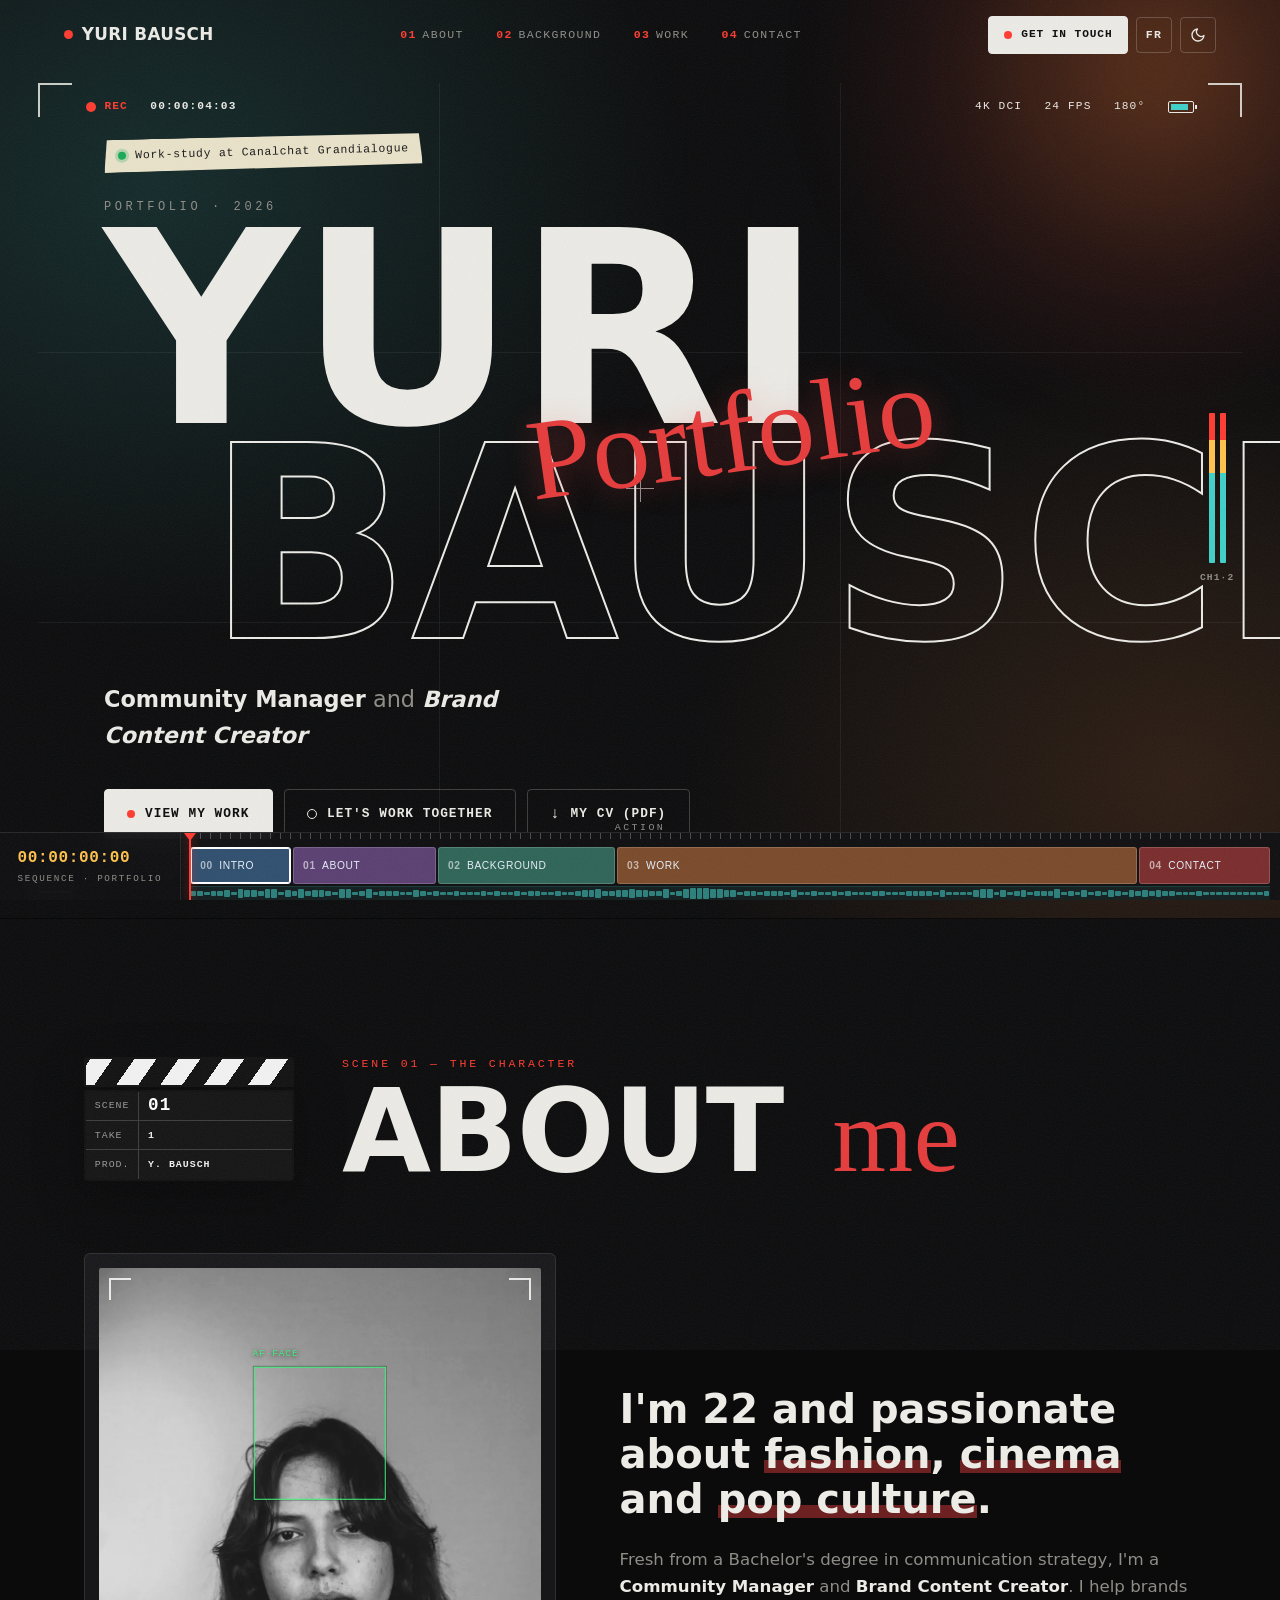
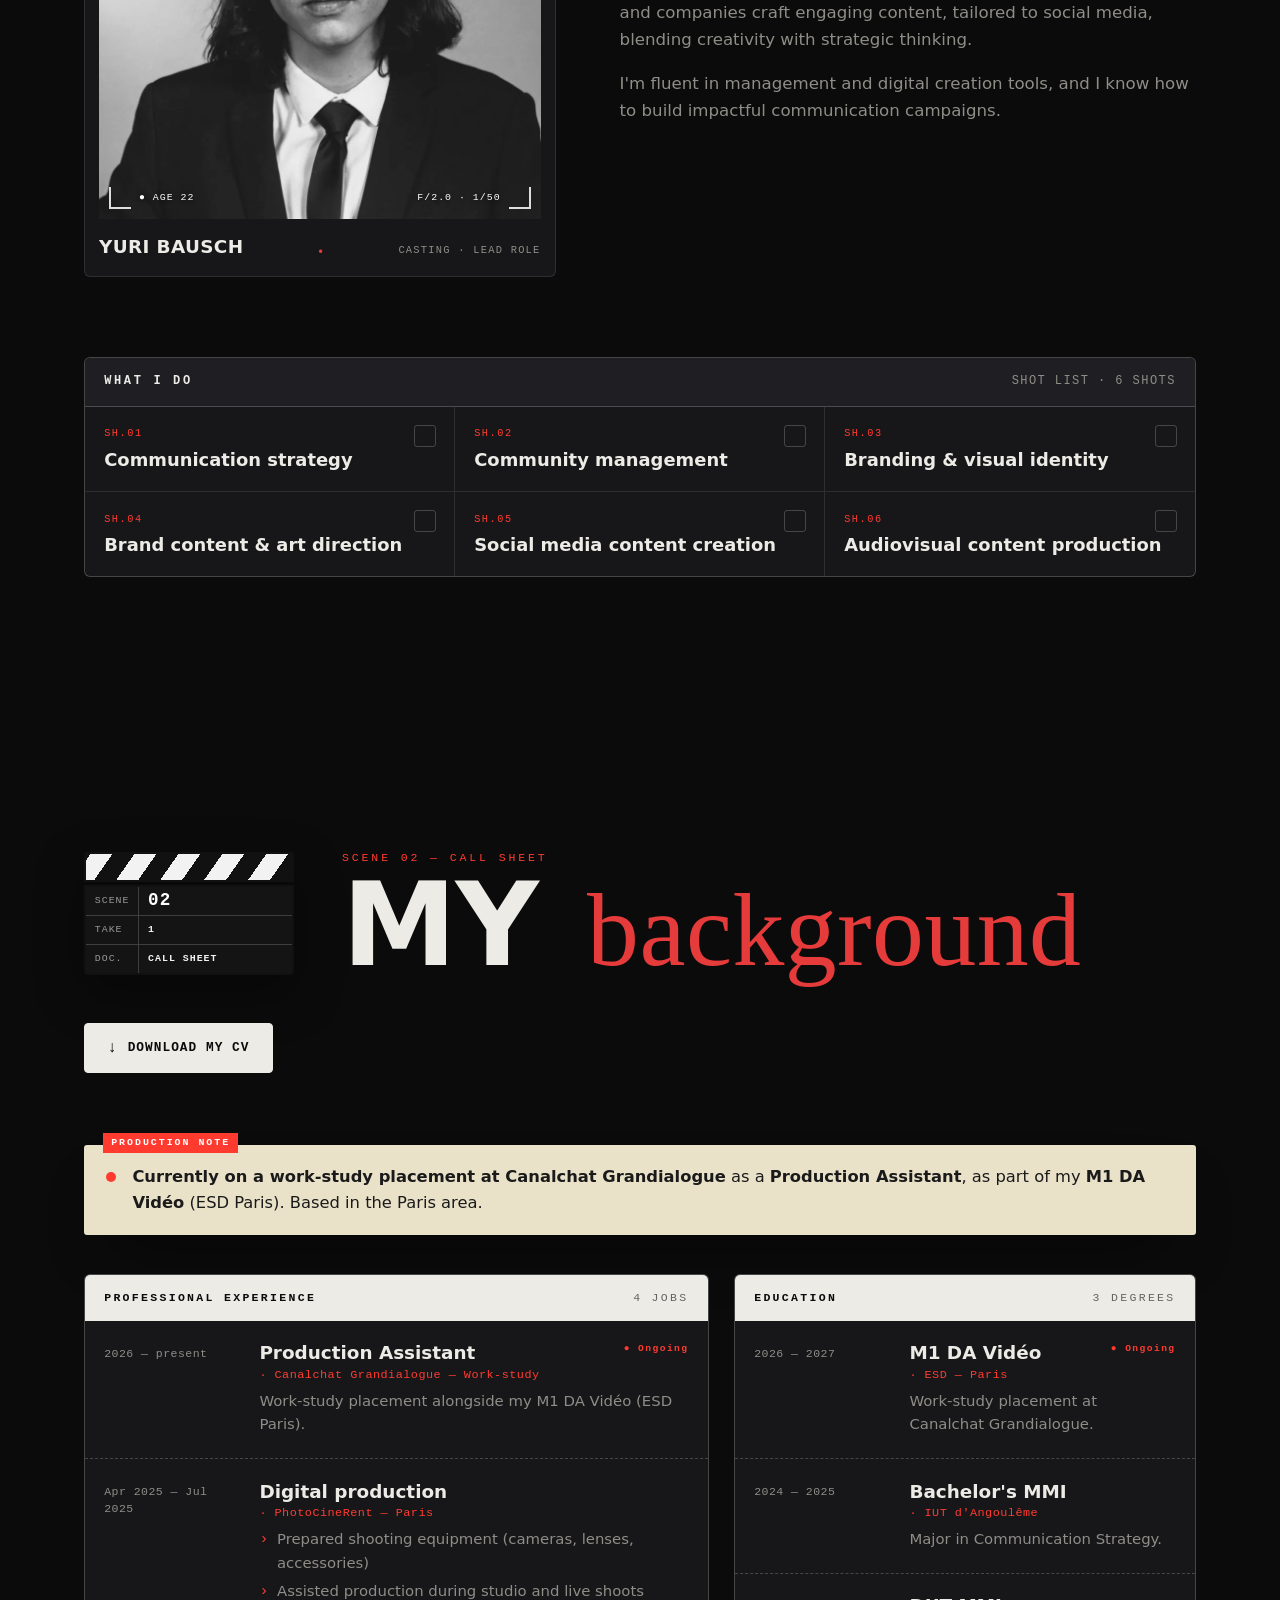
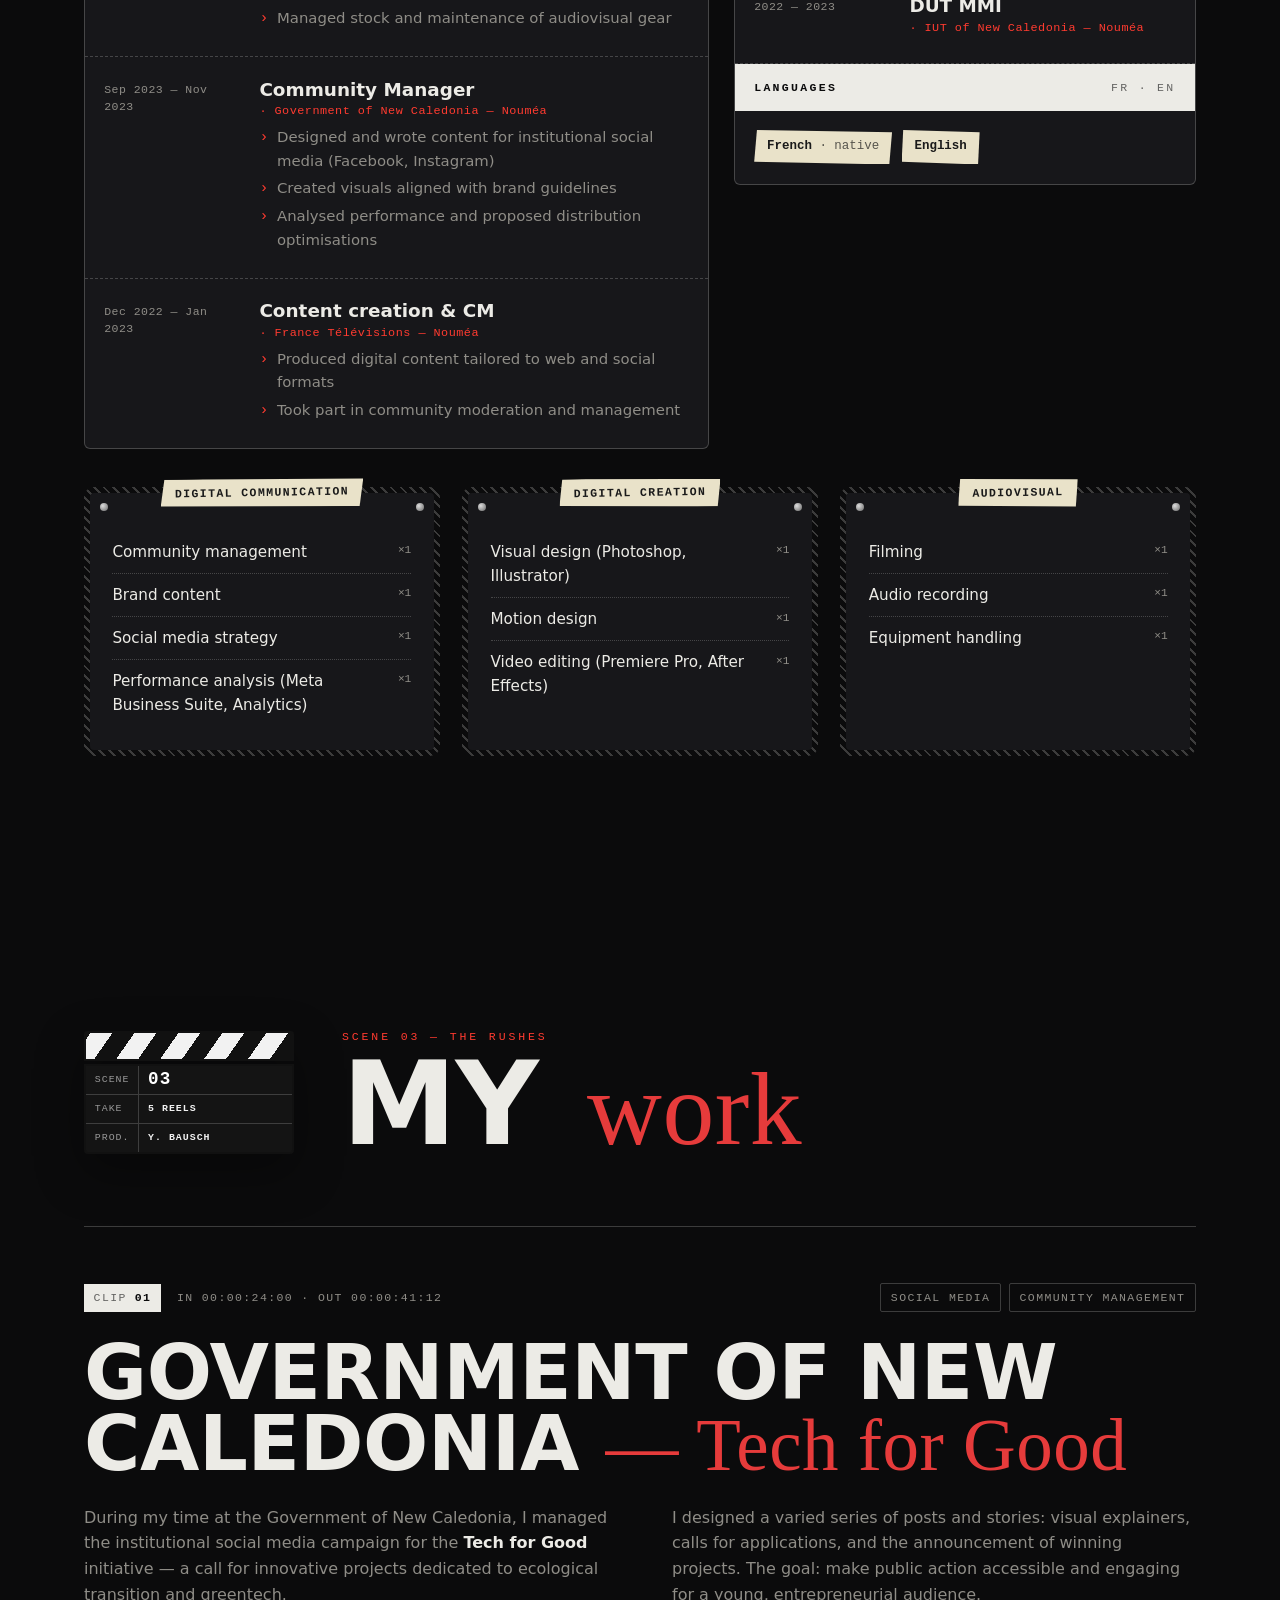
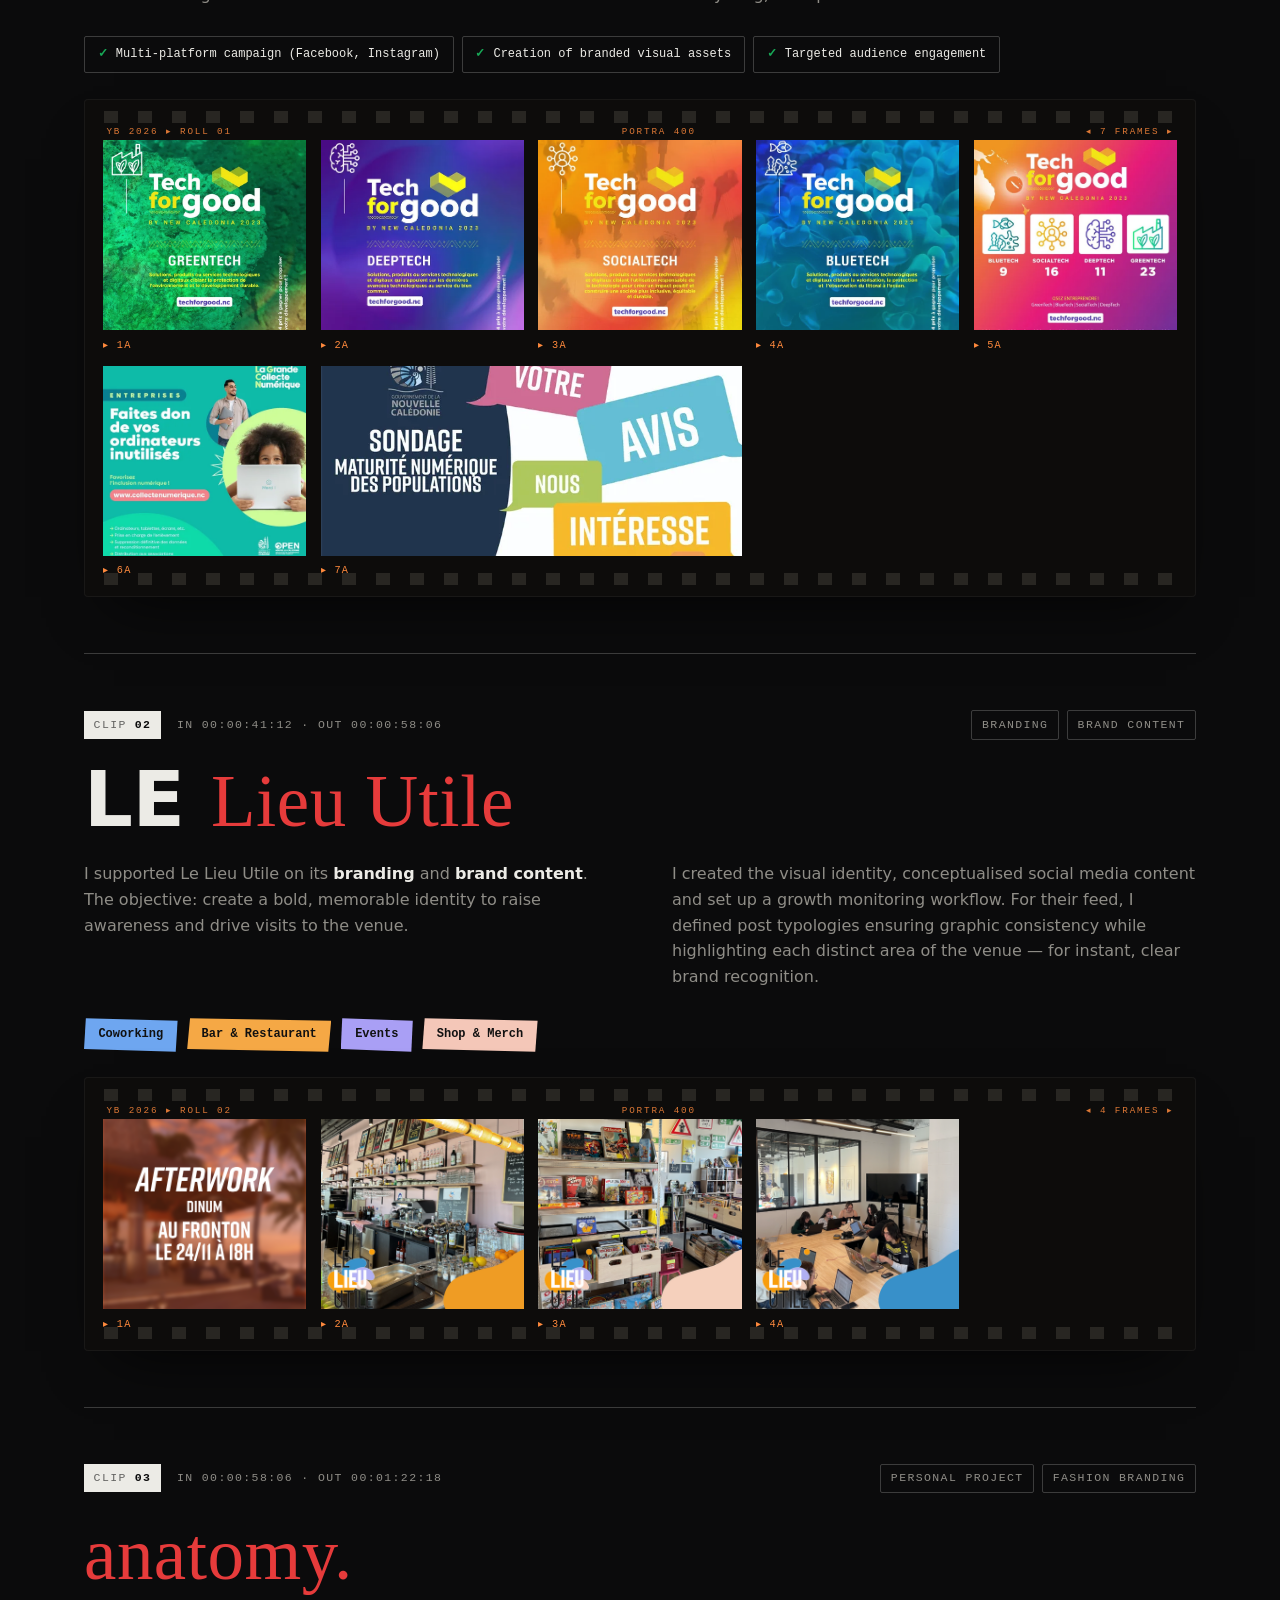
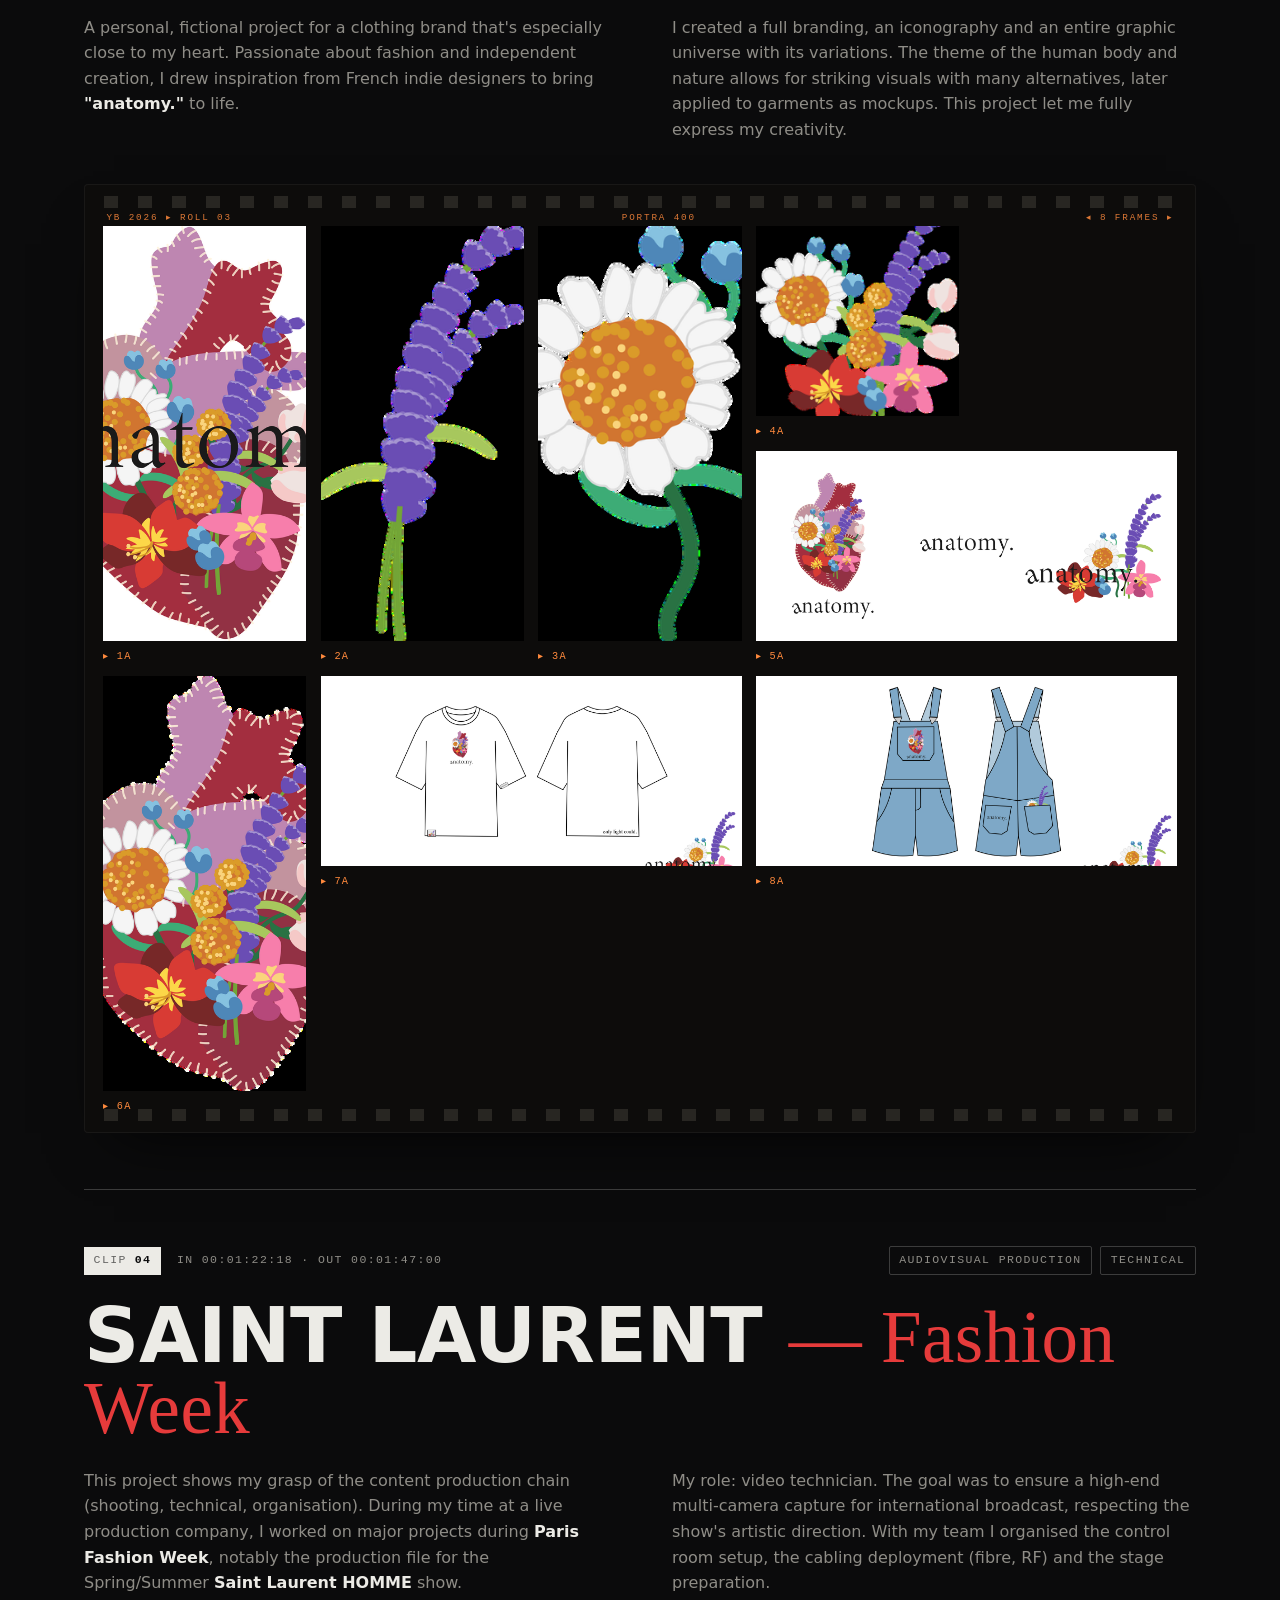
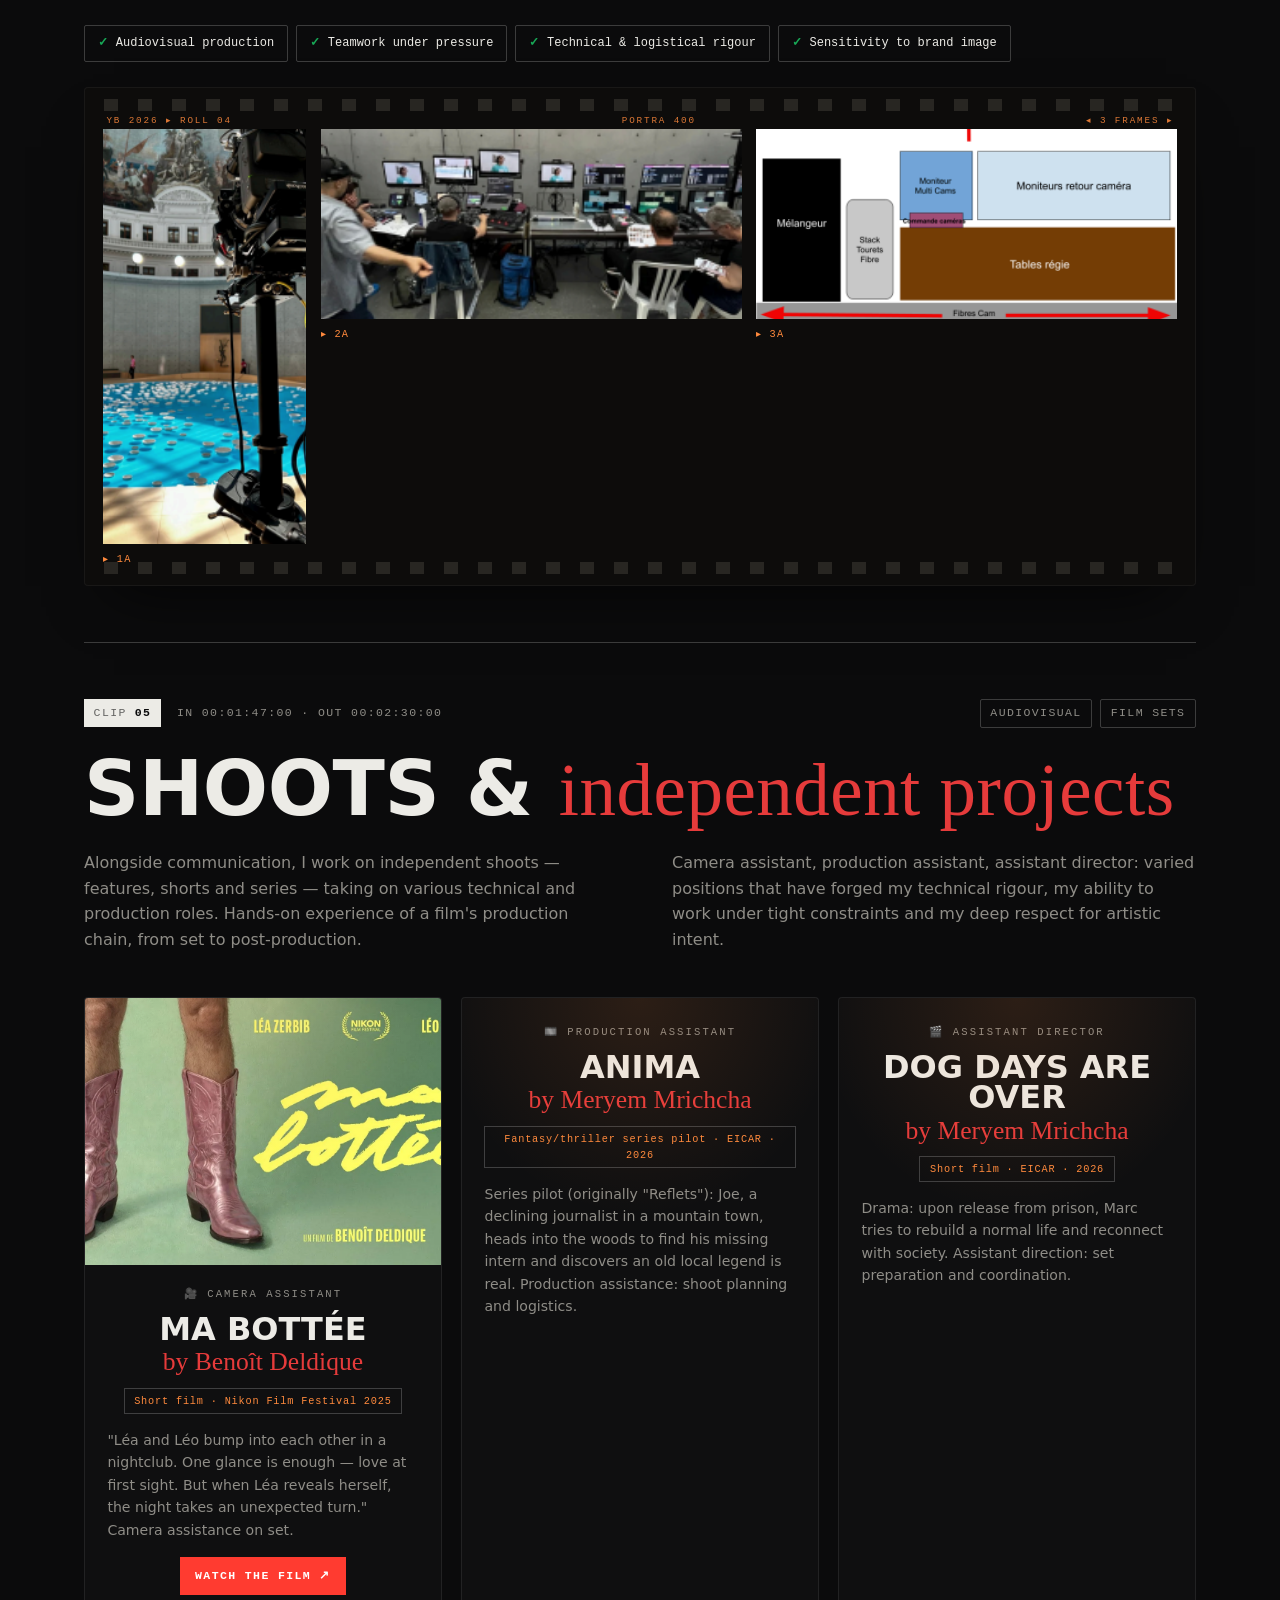
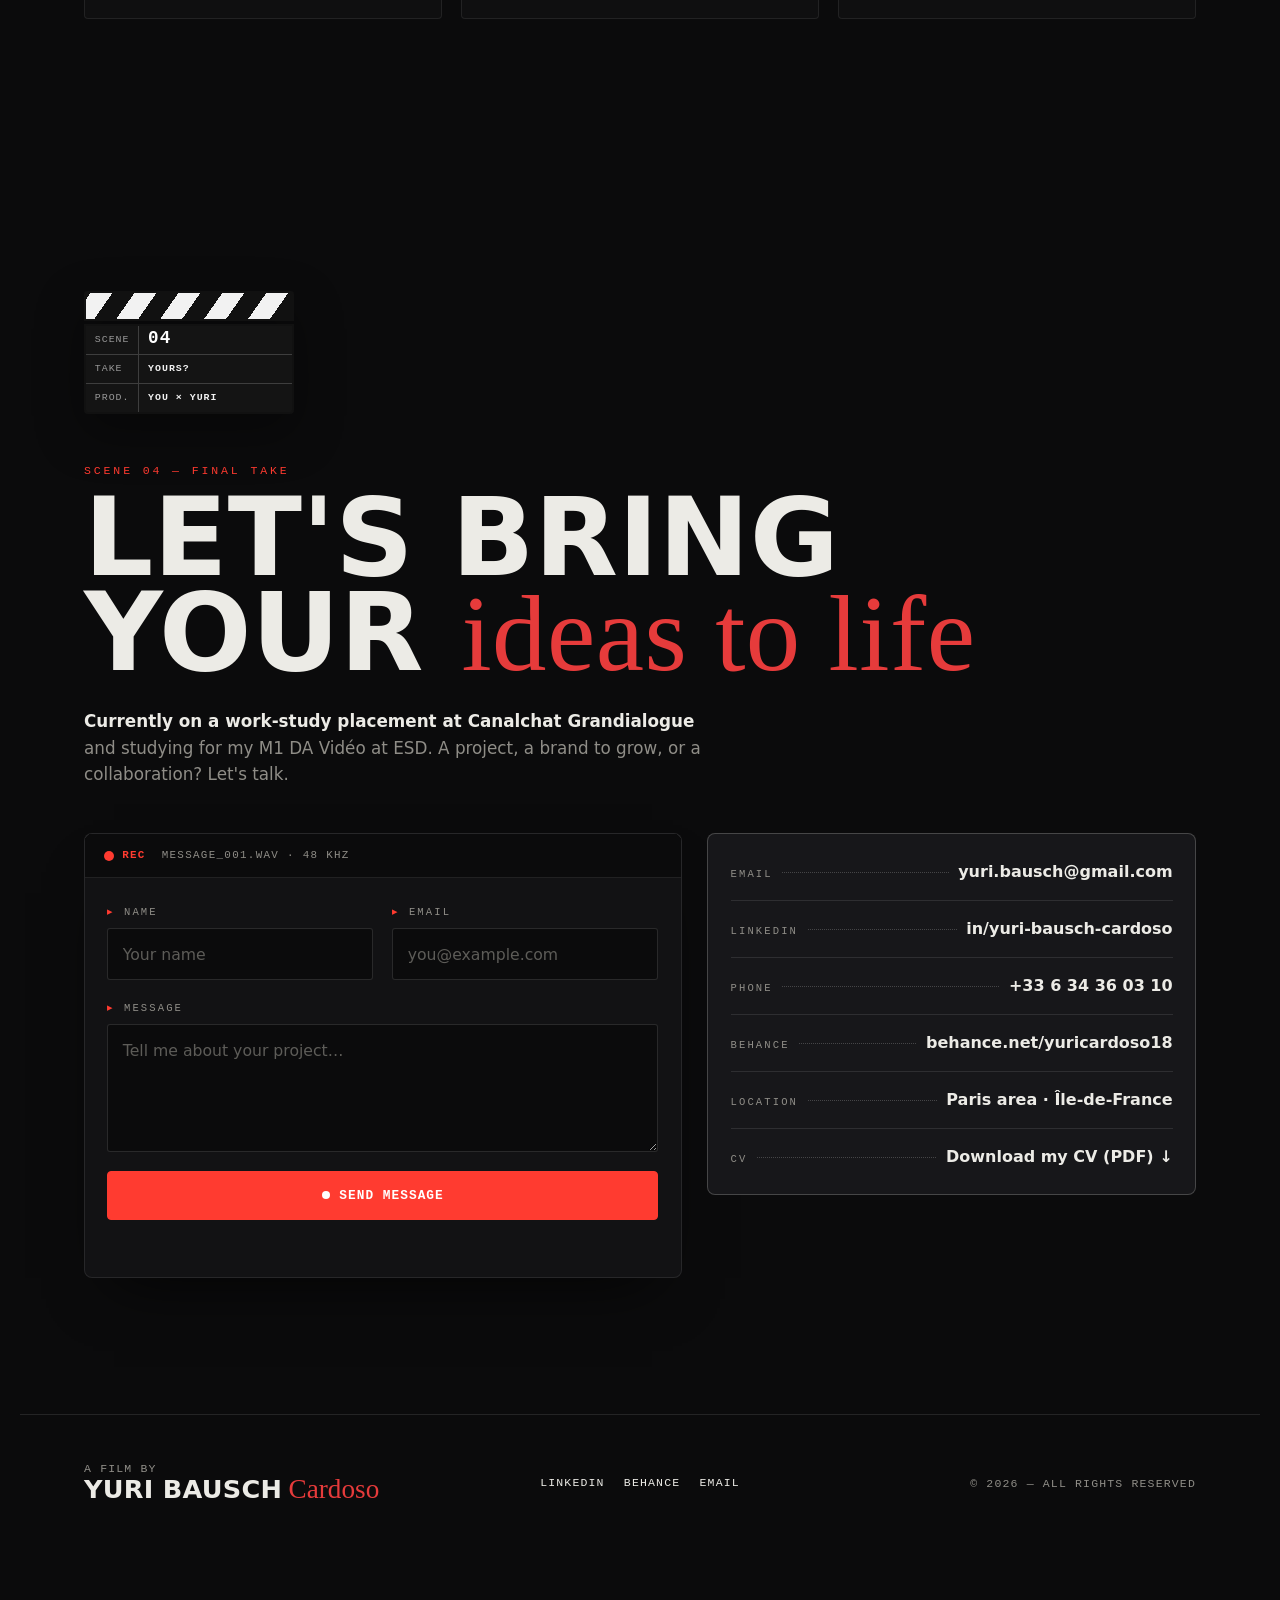
==== commit 5dbf0da9: "Nouvelle image de partage au design « salle de montage » L'aperçu des liens (Instagram, LinkedIn, Wh" ====
--- a/en/index.html
+++ b/en/index.html
@@ -23,7 +23,7 @@
   <meta property="og:title" content="Yuri Bausch — Community Manager & Brand Content Creator" />
   <meta property="og:description" content="M1 DA Vidéo at ESD Paris, on a work-study placement at Canalchat Grandialogue. Community management, brand content, branding and social media content creation." />
   <meta property="og:url" content="https://yuribausch.github.io/portfolio/en/" />
-  <meta property="og:image" content="https://yuribausch.github.io/portfolio/assets/og-image.png" />
+  <meta property="og:image" content="https://yuribausch.github.io/portfolio/assets/og-image-2026.png" />
   <meta property="og:image:width" content="1200" />
   <meta property="og:image:height" content="630" />
   <meta property="profile:first_name" content="Yuri" />
@@ -33,7 +33,7 @@
   <meta name="twitter:card" content="summary_large_image" />
   <meta name="twitter:title" content="Yuri Bausch — Community Manager & Brand Content Creator" />
   <meta name="twitter:description" content="M1 DA Vidéo at ESD Paris, on a work-study placement at Canalchat Grandialogue." />
-  <meta name="twitter:image" content="https://yuribausch.github.io/portfolio/assets/og-image.png" />
+  <meta name="twitter:image" content="https://yuribausch.github.io/portfolio/assets/og-image-2026.png" />
 
   <!-- Structured data: Person -->
   <script type="application/ld+json">
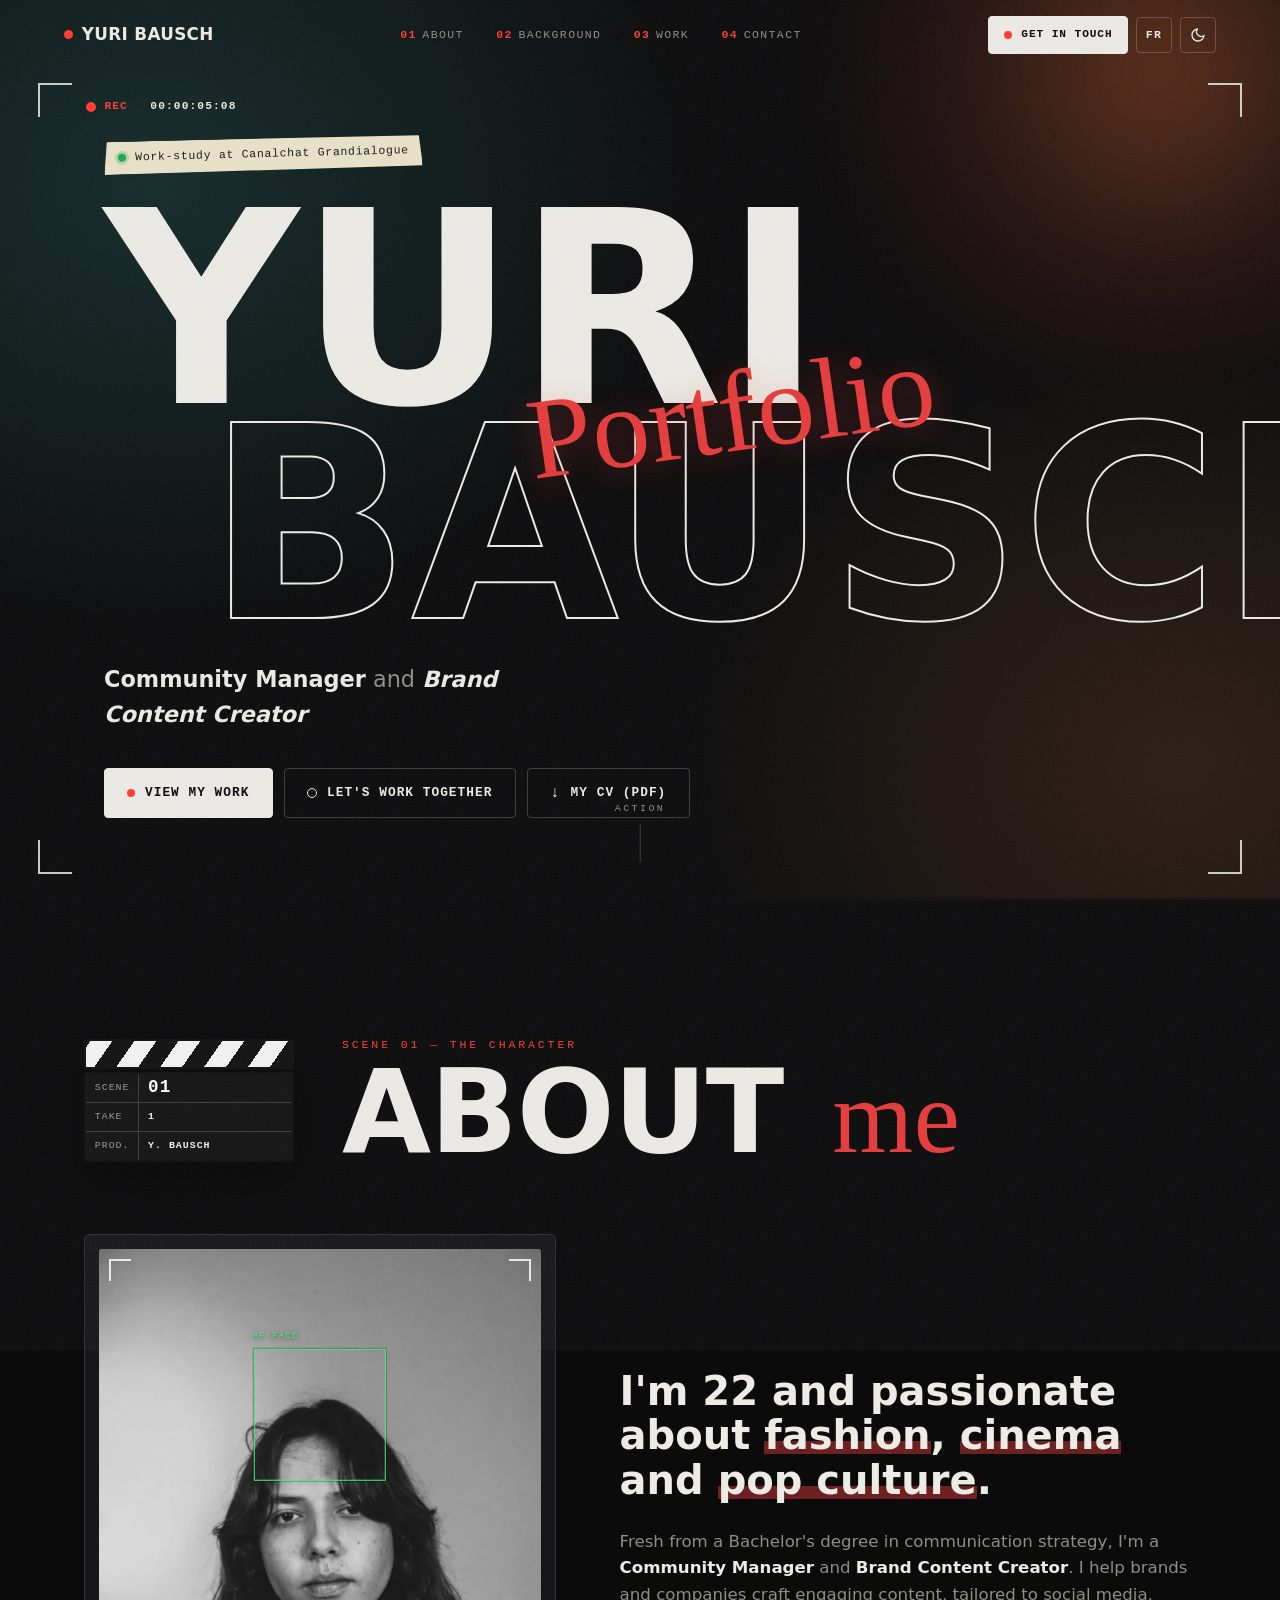
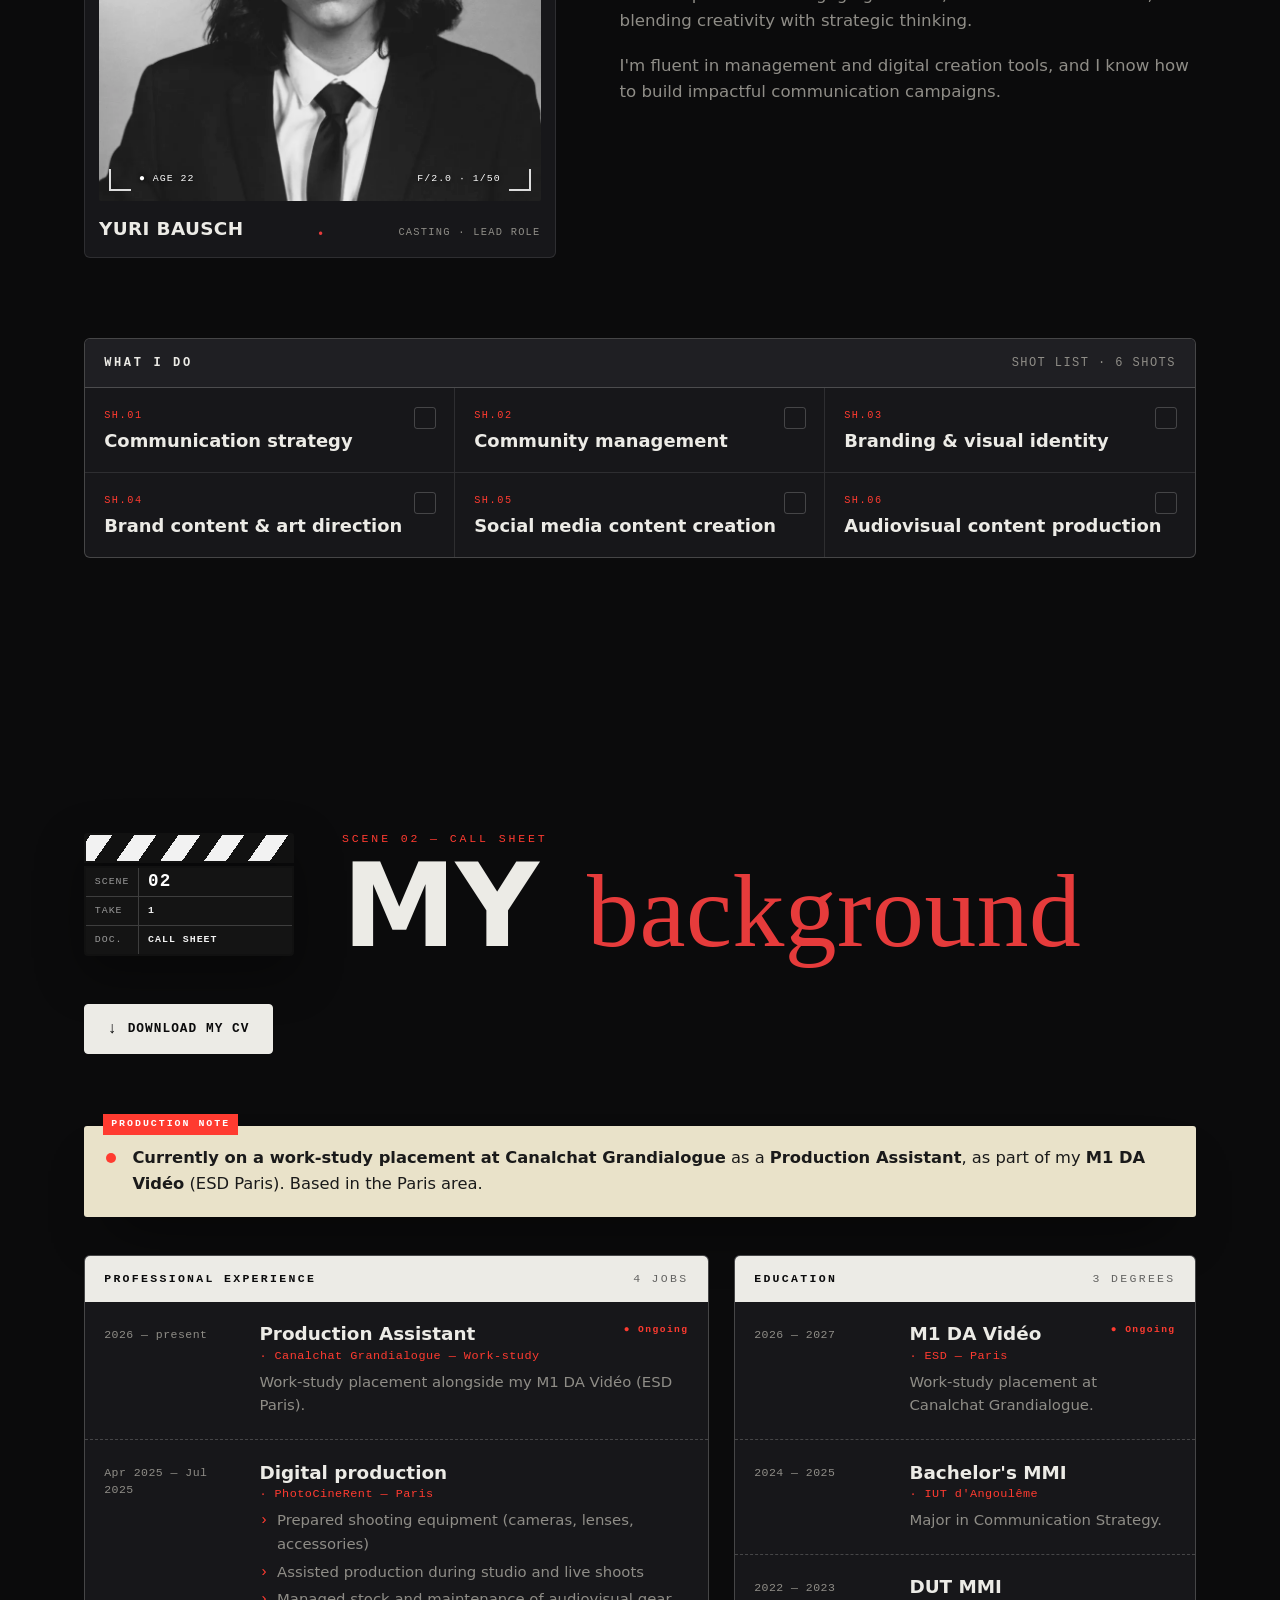
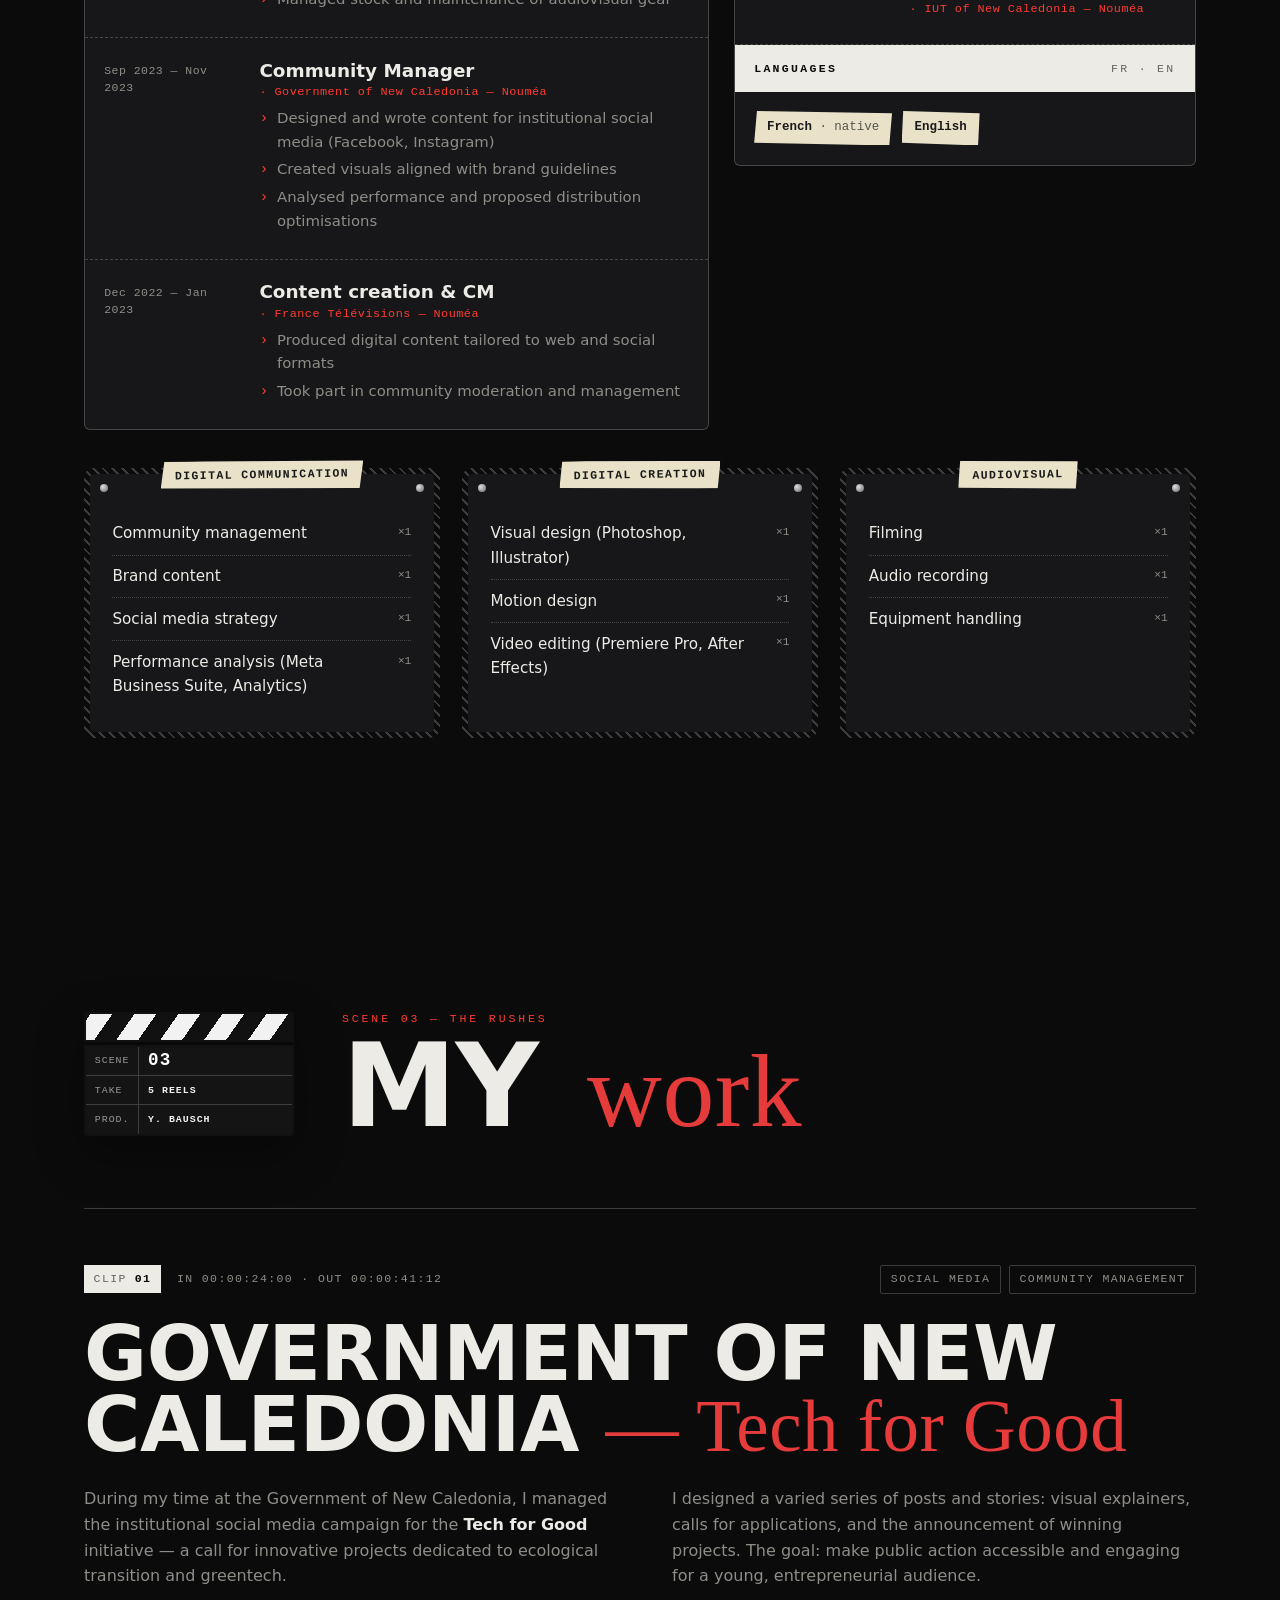
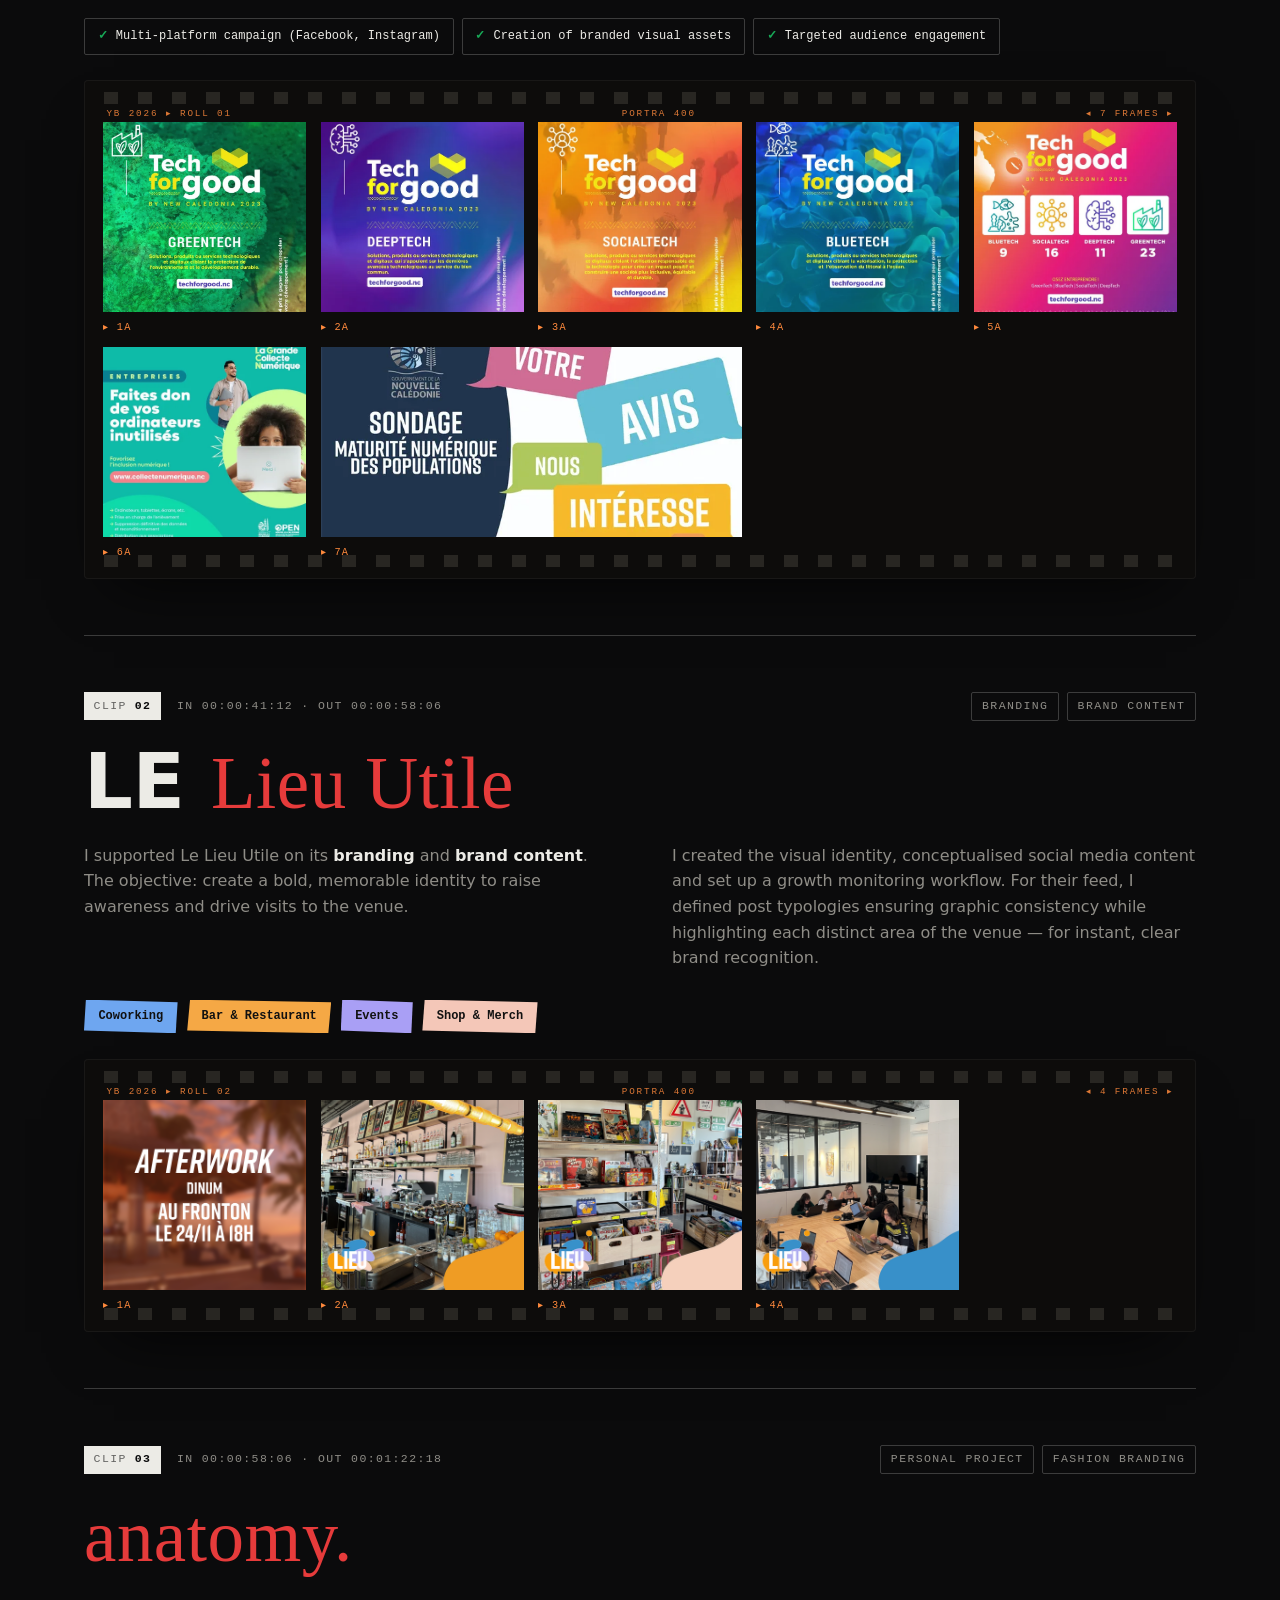
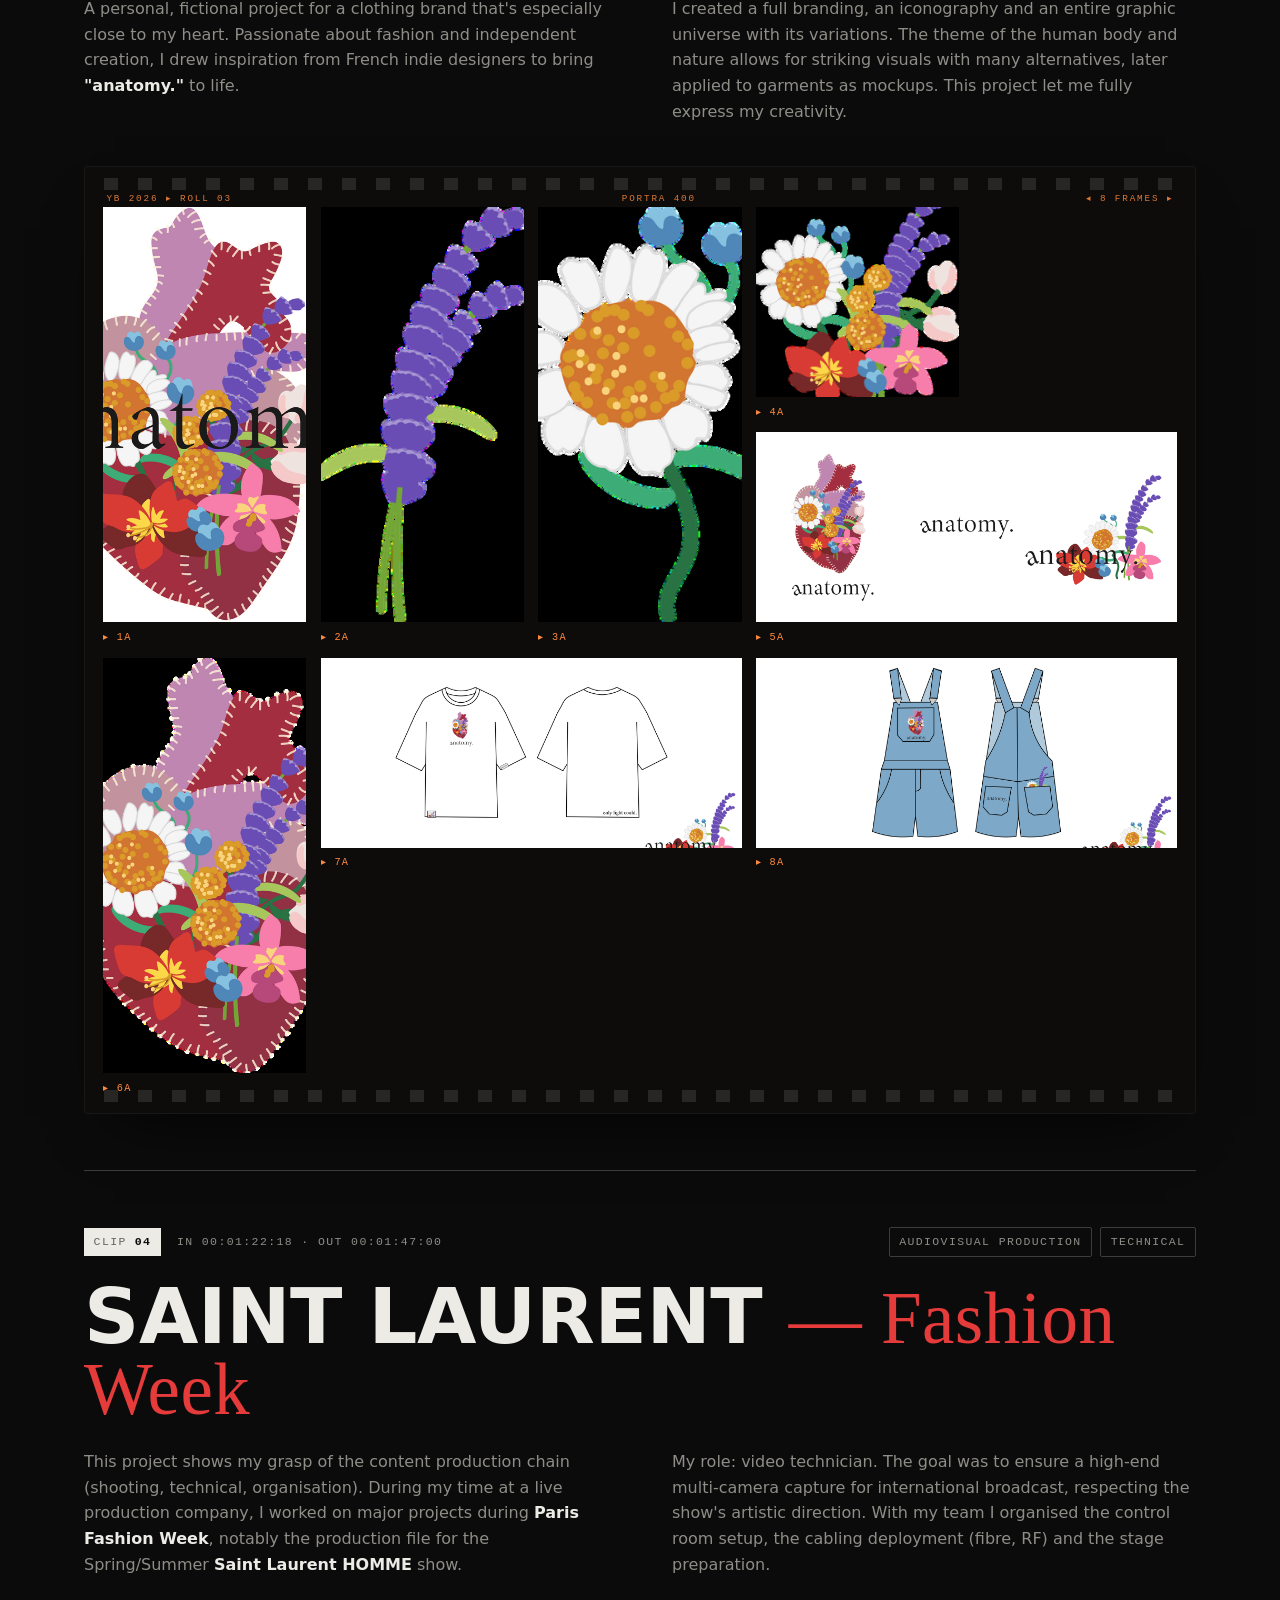
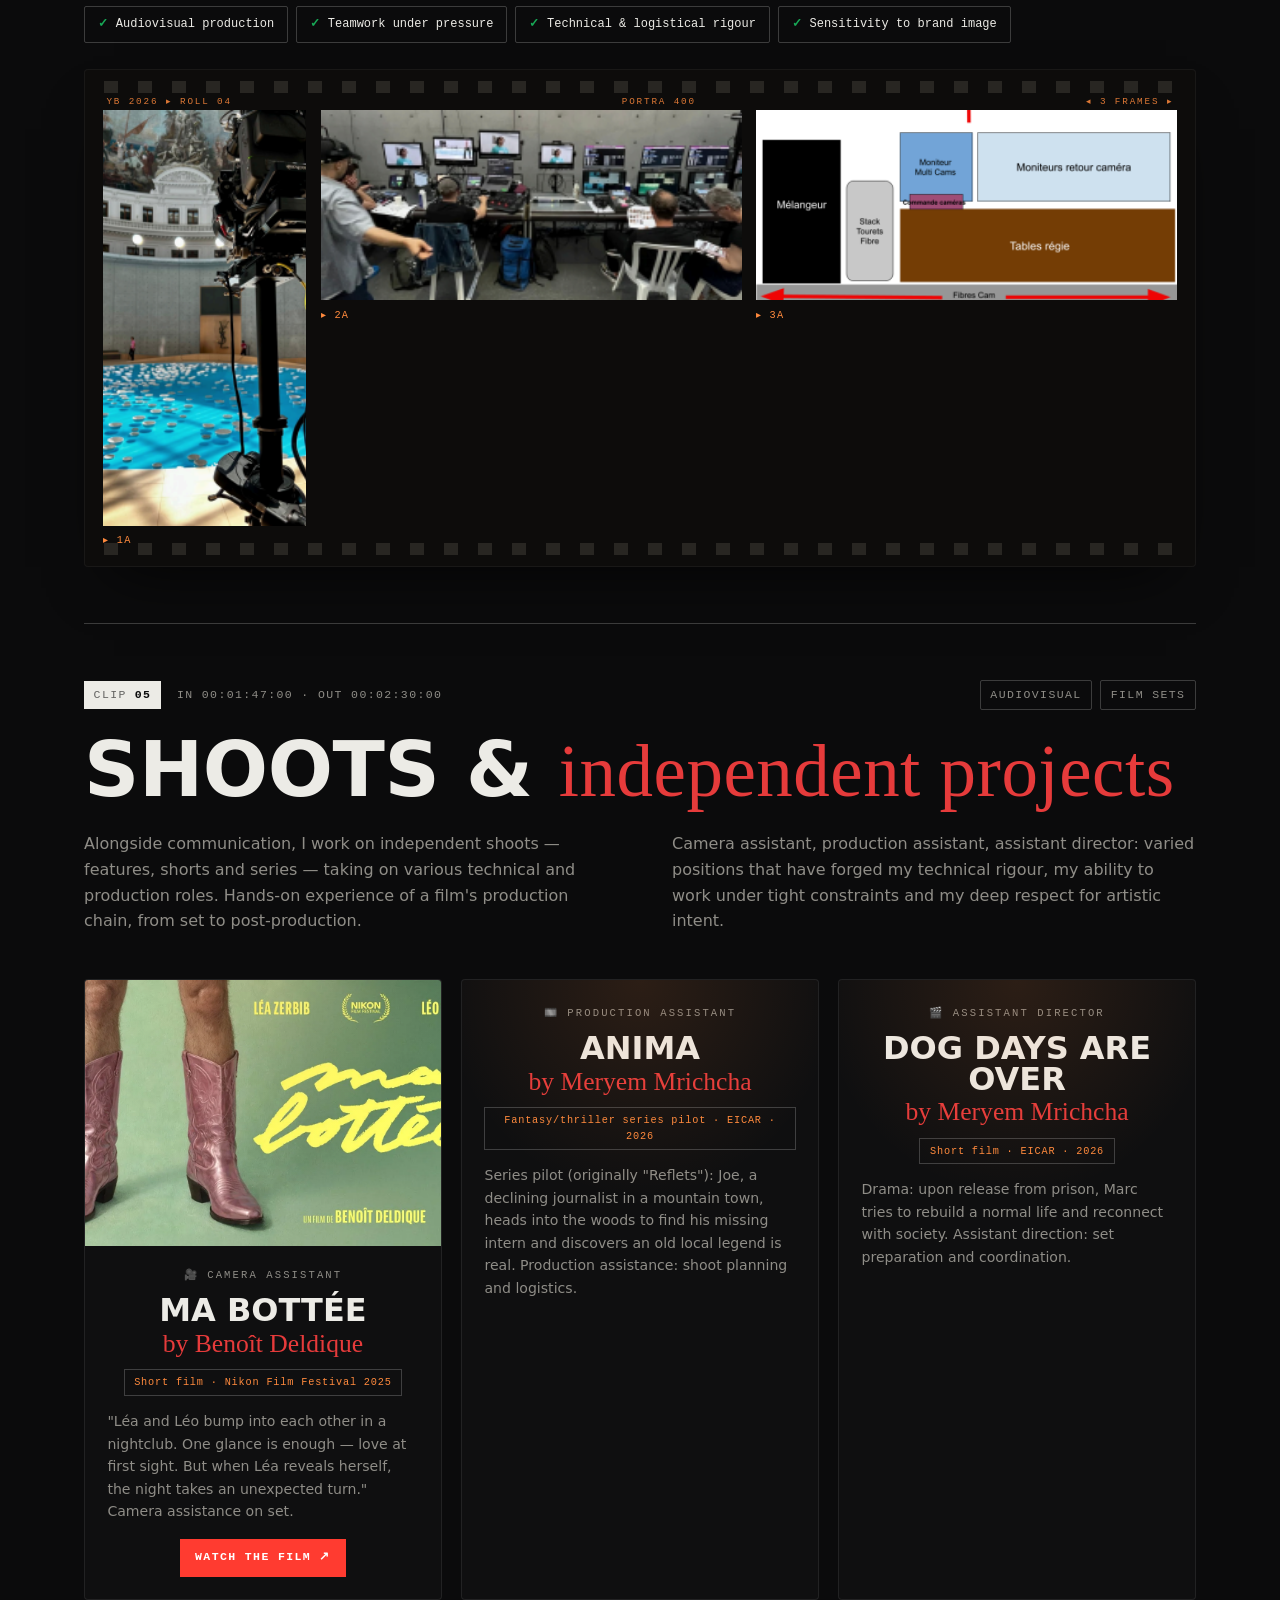
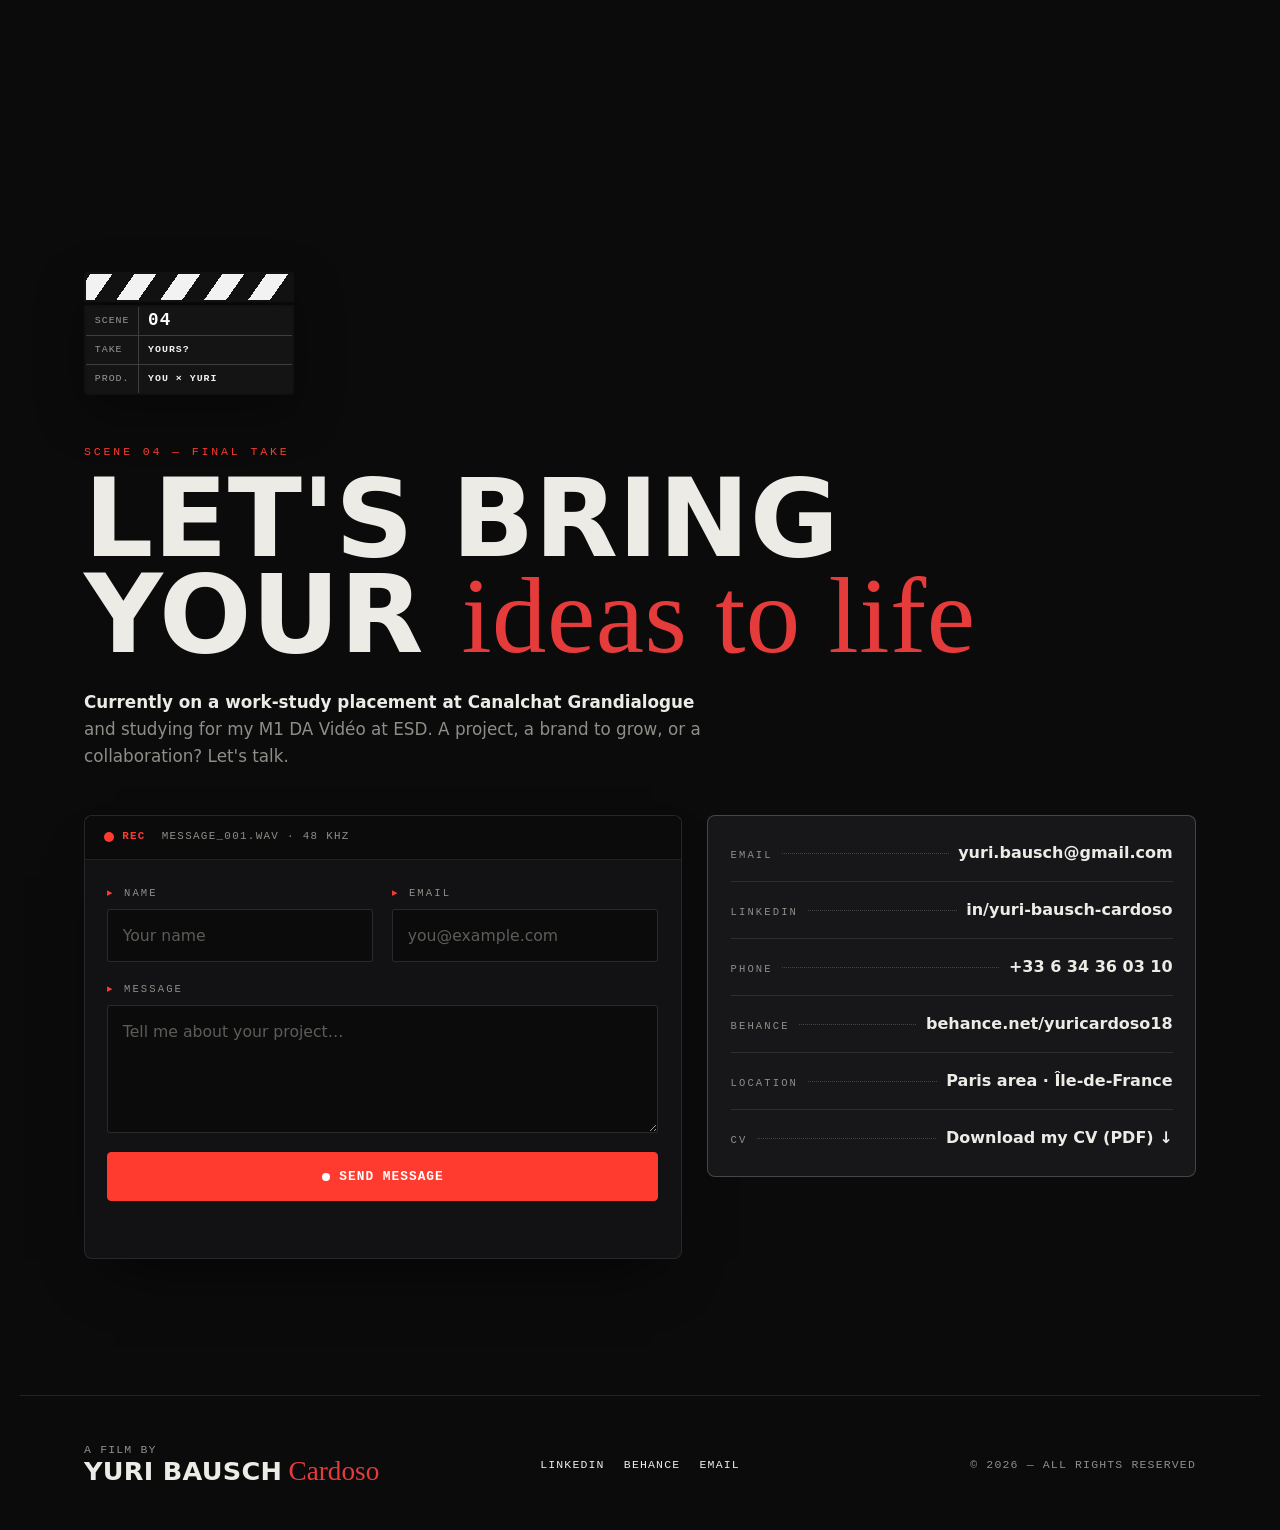
==== commit e97bd884: "Allège la page : barre de progression fine et hero épuré Remplace la timeline de montage du bas par " ====
--- a/en/index.html
+++ b/en/index.html
@@ -118,17 +118,9 @@
     <div class="vf" aria-hidden="true">
       <span class="vf__c vf__c--tl"></span><span class="vf__c vf__c--tr"></span>
       <span class="vf__c vf__c--bl"></span><span class="vf__c vf__c--br"></span>
-      <div class="vf__thirds"></div>
-      <div class="vf__cross"></div>
-      <div class="vf__row vf__row--top">
-        <div class="vf__grp"><span class="vf__rec">REC</span><span class="vf__tc" id="tc">00:00:00:00</span></div>
-        <div class="vf__grp"><span class="vf__hide-sm">4K DCI</span><span>24 FPS</span><span class="vf__hide-sm">180°</span><span class="vf__bat"></span></div>
-      </div>
-      <div class="vf__row vf__row--bot">
-        <div class="vf__grp"><span>A-CAM</span><span class="vf__dim vf__hide-sm">35mm · T1.5</span></div>
-        <div class="vf__grp"><span class="vf__dim vf__hide-sm">ISO 800</span><span class="vf__dim">WB 5600K</span></div>
-      </div>
-      <div class="vf__meters"><span></span><span></span><b class="vf__meters-lbl">CH1·2</b></div>
+      <div class="vf__row">
+        <span class="vf__rec">REC</span><span class="vf__tc" id="tc">00:00:00:00</span>
+      </div>
     </div>
 
     <div class="hero__inner">
@@ -136,7 +128,6 @@
         <span class="hero__badge-dot"></span>
         Work-study at Canalchat Grandialogue
       </p>
-      <p class="hero__kicker">Portfolio · 2026</p>
       <h1 class="hero__title">
         <span class="hero__name">YURI</span>
         <span class="hero__script">Portfolio</span>
@@ -656,16 +647,8 @@
     <span>© 2026 — All rights reserved</span>
   </footer>
 
-  <!-- ===== EDIT TIMELINE (navigation) ===== -->
-  <nav class="edit" id="edit" aria-label="Edit timeline — section navigation">
-    <div class="edit__tc"><b id="editTc">00:00:00:00</b><small>Sequence · Portfolio</small></div>
-    <div class="edit__tracks">
-      <div class="edit__ruler"></div>
-      <div class="edit__v1"></div>
-      <div class="edit__a1" aria-hidden="true"></div>
-      <span class="edit__head" aria-hidden="true"></span>
-    </div>
-  </nav>
+  <!-- ===== PROGRESS BAR ===== -->
+  <div class="edit" id="edit" aria-hidden="true"><span class="edit__fill"></span></div>
 
   <!-- ===== LIGHTBOX: monitor ===== -->
   <div class="lightbox" id="lightbox" aria-hidden="true">
--- a/styles.css
+++ b/styles.css
@@ -34,7 +34,7 @@
 
   --pad:   clamp(1rem, 5vw, 5rem);
   --maxw:  1240px;
-  --edit-h: 68px;          /* hauteur de la timeline en bas */
+  --edit-h: 3px;           /* hauteur de la barre de progression en bas */
   color-scheme: dark;
 }
 
@@ -330,69 +330,16 @@
 .vf__c--tr { top: 0; right: 0; border-left: 0; border-bottom: 0; }
 .vf__c--bl { bottom: 0; left: 0; border-right: 0; border-top: 0; }
 .vf__c--br { bottom: 0; right: 0; border-left: 0; border-top: 0; }
-.vf__thirds {
-  position: absolute; inset: 0;
-  background:
-    linear-gradient(to right, transparent calc(33.333% - 0.5px), var(--line) calc(33.333% - 0.5px), var(--line) calc(33.333% + 0.5px), transparent calc(33.333% + 0.5px), transparent calc(66.666% - 0.5px), var(--line) calc(66.666% - 0.5px), var(--line) calc(66.666% + 0.5px), transparent calc(66.666% + 0.5px)),
-    linear-gradient(to bottom, transparent calc(33.333% - 0.5px), var(--line) calc(33.333% - 0.5px), var(--line) calc(33.333% + 0.5px), transparent calc(33.333% + 0.5px), transparent calc(66.666% - 0.5px), var(--line) calc(66.666% - 0.5px), var(--line) calc(66.666% + 0.5px), transparent calc(66.666% + 0.5px));
-  opacity: 0.6;
-}
-.vf__cross {
-  position: absolute; left: 50%; top: 50%;
-  width: 28px; height: 28px;
-  transform: translate(-50%, -50%);
-  opacity: 0.6;
-}
-.vf__cross::before, .vf__cross::after { content: ""; position: absolute; background: var(--ink); }
-.vf__cross::before { left: 50%; top: 0; bottom: 0; width: 1px; }
-.vf__cross::after  { top: 50%; left: 0; right: 0; height: 1px; }
-
 .vf__row {
-  position: absolute; left: 3rem; right: 3rem;
-  display: flex; justify-content: space-between; gap: 1rem;
-}
-.vf__row--top { top: 0.9rem; }
-.vf__row--bot { bottom: 0.9rem; }
-.vf__grp { display: flex; gap: 1.4rem; align-items: center; }
+  position: absolute; left: 3rem; top: 0.9rem;
+  display: flex; gap: 1.4rem; align-items: center;
+}
 .vf__rec { display: inline-flex; align-items: center; gap: 0.5rem; color: var(--rec); font-weight: 700; }
 .vf__rec::before {
   content: ""; width: 10px; height: 10px; border-radius: 50%;
   background: var(--rec); animation: blink 1s infinite;
 }
 .vf__tc { font-weight: 700; font-variant-numeric: tabular-nums; }
-.vf__dim { color: var(--ink-soft); }
-.vf__bat {
-  display: inline-block; width: 26px; height: 12px;
-  border: 1.5px solid currentColor; border-radius: 2px; position: relative;
-}
-.vf__bat::before { content: ""; position: absolute; inset: 2px 5px 2px 2px; background: var(--teal); }
-.vf__bat::after  { content: ""; position: absolute; right: -4px; top: 3px; width: 2px; height: 4px; background: currentColor; }
-
-/* Vu-mètres audio */
-.vf__meters {
-  position: absolute; right: 1rem; top: 50%;
-  transform: translateY(-50%);
-  display: flex; gap: 5px; align-items: flex-end;
-  height: 150px;
-}
-.vf__meters span {
-  width: 6px; height: 100%;
-  background: linear-gradient(to top, var(--teal) 0 60%, var(--amber) 60% 82%, var(--rec) 82%);
-  border-radius: 1px;
-  transform-origin: bottom;
-  animation: meter 0.9s ease-in-out infinite alternate;
-}
-.vf__meters span:nth-child(2) { animation-duration: 0.7s; animation-delay: -0.3s; }
-.vf__meters-lbl {
-  position: absolute; bottom: -1.4rem; left: 50%; transform: translateX(-50%);
-  font-size: 0.6rem; color: var(--ink-soft);
-}
-@keyframes meter {
-  0%   { clip-path: inset(70% 0 0 0); }
-  30%  { clip-path: inset(35% 0 0 0); }
-  60%  { clip-path: inset(55% 0 0 0); }
-  100% { clip-path: inset(18% 0 0 0); }
-}
 
 .hero__inner { position: relative; width: 100%; max-width: var(--maxw); margin: 0 auto; padding: 0 2.5rem; }
 
@@ -413,14 +360,9 @@
   box-shadow: 0 0 0 3px rgba(24, 169, 87, 0.25);
   animation: blink 1.6s infinite;
 }
-.hero__kicker {
-  margin: 1.8rem 0 0.4rem;
-  font-family: var(--mono); font-size: 0.75rem;
-  letter-spacing: 0.3em; text-transform: uppercase;
-  color: var(--ink-soft);
-}
 .hero__title {
   position: relative;
+  margin-top: 2rem;
   display: flex; flex-direction: column;
   font-family: var(--display);
   font-weight: 900;
@@ -1139,86 +1081,21 @@
 .footer__social a:hover { color: var(--rec); border-color: var(--rec); }
 .footer > :last-child { text-align: right; }
 
-/* ---------- Timeline de montage (nav du bas) ---------- */
+/* ---------- Barre de progression (bas de page) ---------- */
 .edit {
   position: fixed; left: 0; right: 0; bottom: 0;
   z-index: 85;
   height: var(--edit-h);
-  display: grid;
-  grid-template-columns: auto minmax(0, 1fr);
-  background: rgba(14, 14, 16, 0.94);
-  backdrop-filter: blur(12px);
-  -webkit-backdrop-filter: blur(12px);
-  border-top: 1px solid rgba(255, 255, 255, 0.1);
-  font-family: var(--mono);
-  color: var(--ink);
-  user-select: none;
-}
-.edit__tc {
-  display: flex; flex-direction: column; justify-content: center;
-  padding: 0 1.1rem;
-  border-right: 1px solid rgba(255, 255, 255, 0.1);
-  min-width: 9.5rem;
-}
-.edit__tc b { font-size: 1rem; font-weight: 700; color: var(--amber); font-variant-numeric: tabular-nums; letter-spacing: 0.04em; }
-.edit__tc small { font-size: 0.58rem; color: var(--ink-soft); letter-spacing: 0.18em; text-transform: uppercase; }
-.edit__tracks {
-  position: relative;
-  display: grid;
-  grid-template-rows: 12px 1fr 14px;
-  grid-template-columns: minmax(0, 1fr);
-  padding: 0 0.6rem;
-  overflow: hidden;
-  cursor: pointer;
-}
-.edit__ruler {
-  background: repeating-linear-gradient(90deg, rgba(255, 255, 255, 0.25) 0 1px, transparent 1px 10px);
-  -webkit-mask: linear-gradient(to bottom, #000 0 50%, transparent 50%);
-  mask: linear-gradient(to bottom, #000 0 50%, transparent 50%);
-}
-.edit__v1, .edit__a1 { display: flex; gap: 2px; position: relative; }
-.edit__v1 { padding: 2px 0; }
-.edit__clip {
-  position: relative;
-  display: flex; align-items: center; gap: 0.4rem;
-  min-width: 0;
-  padding: 0 0.55rem;
-  background: #2f4f6f;
-  border: 1px solid rgba(255, 255, 255, 0.18);
-  border-radius: 3px;
-  font-size: 0.64rem; letter-spacing: 0.06em; text-transform: uppercase;
-  color: #e7f0fa;
-  overflow: hidden; white-space: nowrap;
-  cursor: pointer;
-  transition: filter 0.2s, border-color 0.2s;
-}
-.edit__clip:nth-child(2) { background: #5a3f72; }
-.edit__clip:nth-child(3) { background: #2e6457; }
-.edit__clip:nth-child(4) { background: #7a4a2a; }
-.edit__clip:nth-child(5) { background: #7a2c2c; }
-.edit__clip b { color: rgba(255, 255, 255, 0.6); font-weight: 700; }
-.edit__clip span { overflow: hidden; text-overflow: ellipsis; }
-.edit__clip:hover { filter: brightness(1.25); }
-.edit__clip.active { border-color: #fff; box-shadow: inset 0 0 0 1px #fff; }
-.edit__a1 {
-  align-items: center;
-  gap: 1px;
-  overflow: hidden;
-  background: rgba(63, 208, 201, 0.08);
-  border-top: 1px solid rgba(63, 208, 201, 0.15);
-}
-.edit__a1 i { flex: 1 1 0; background: rgba(63, 208, 201, 0.55); min-width: 0; border-radius: 1px; }
-.edit__head {
-  position: absolute; top: 0; bottom: 0; left: 0.6rem;
-  width: 2px; margin-left: -1px;
+  background: rgba(14, 14, 16, 0.6);
+  pointer-events: none;
+}
+.edit__fill {
+  position: absolute; inset: 0;
   background: var(--rec);
-  pointer-events: none;
-  box-shadow: 0 0 10px rgba(255, 59, 48, 0.7);
+  box-shadow: 0 0 8px rgba(255, 59, 48, 0.6);
+  transform: scaleX(0);
+  transform-origin: left;
   will-change: transform;
-}
-.edit__head::before {
-  content: ""; position: absolute; top: 0; left: 50%; transform: translateX(-50%);
-  border: 6px solid transparent; border-top: 8px solid var(--rec);
 }
 
 /* ---------- Lightbox = moniteur ---------- */
@@ -1273,13 +1150,11 @@
 }
 
 @media (max-width: 760px) {
-  :root { --edit-h: 56px; }
   .nav { padding-left: 1rem; padding-right: 1rem; }
   .nav__cta { display: none; }
 
   .vf { inset: 4.4rem 0.6rem 1rem; }
-  .vf__row { left: 1.6rem; right: 1.6rem; }
-  .vf__hide-sm, .vf__meters, .vf__thirds { display: none; }
+  .vf__row { left: 1.6rem; }
   .hero { padding: 6rem 1rem 4rem; align-items: center; }
   .hero__inner { padding: 0 0.6rem; }
   .hero__name--2 { -webkit-text-stroke-width: 1.5px; margin-left: 0.6rem; }
@@ -1315,11 +1190,6 @@
   .footer__film { align-items: center; }
   .footer > :last-child { text-align: center; }
 
-  .edit__tc { min-width: 0; padding: 0 0.7rem; }
-  .edit__tc small { display: none; }
-  .edit__tc b { font-size: 0.78rem; }
-  .edit__clip span { display: none; }
-  .edit__clip { justify-content: center; padding: 0; }
 
   .lightbox { padding: 4.5rem 0.8rem; }
   .lightbox__nav { top: auto; bottom: 1.2rem; transform: none; }
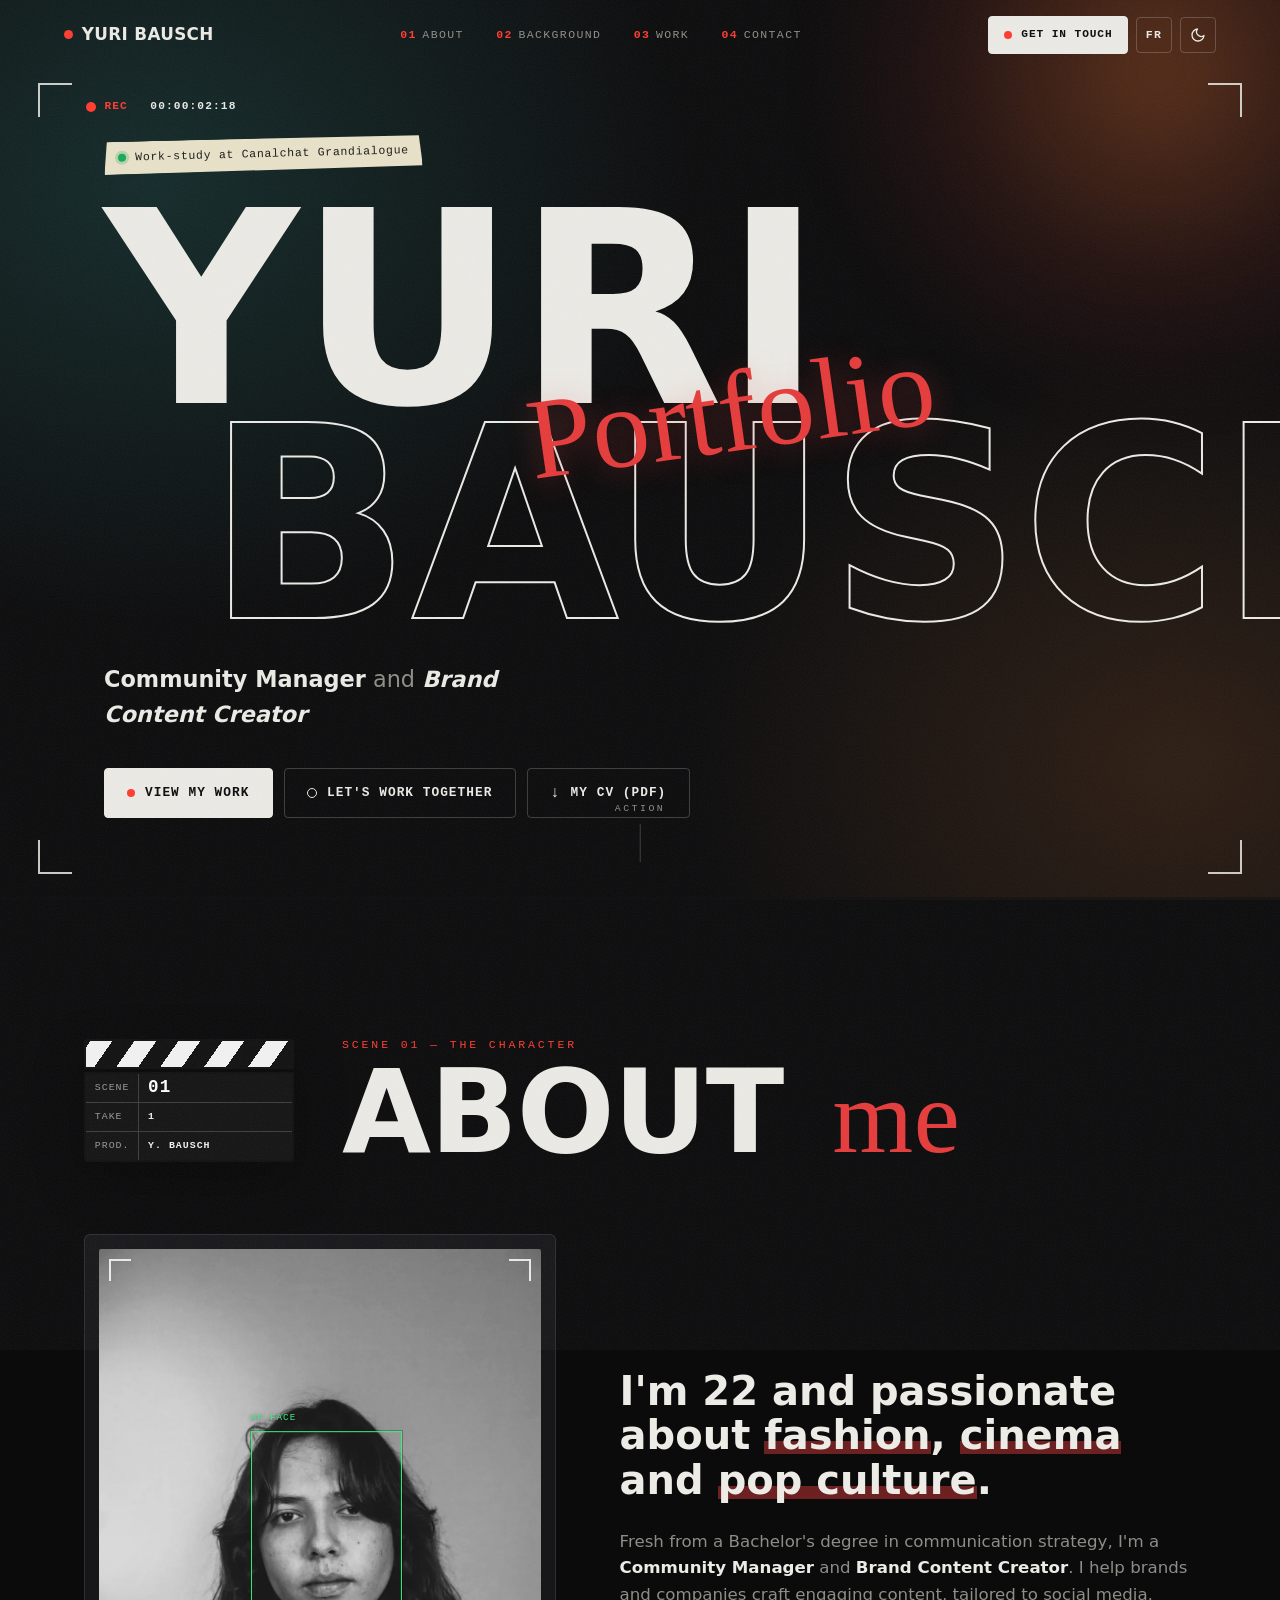
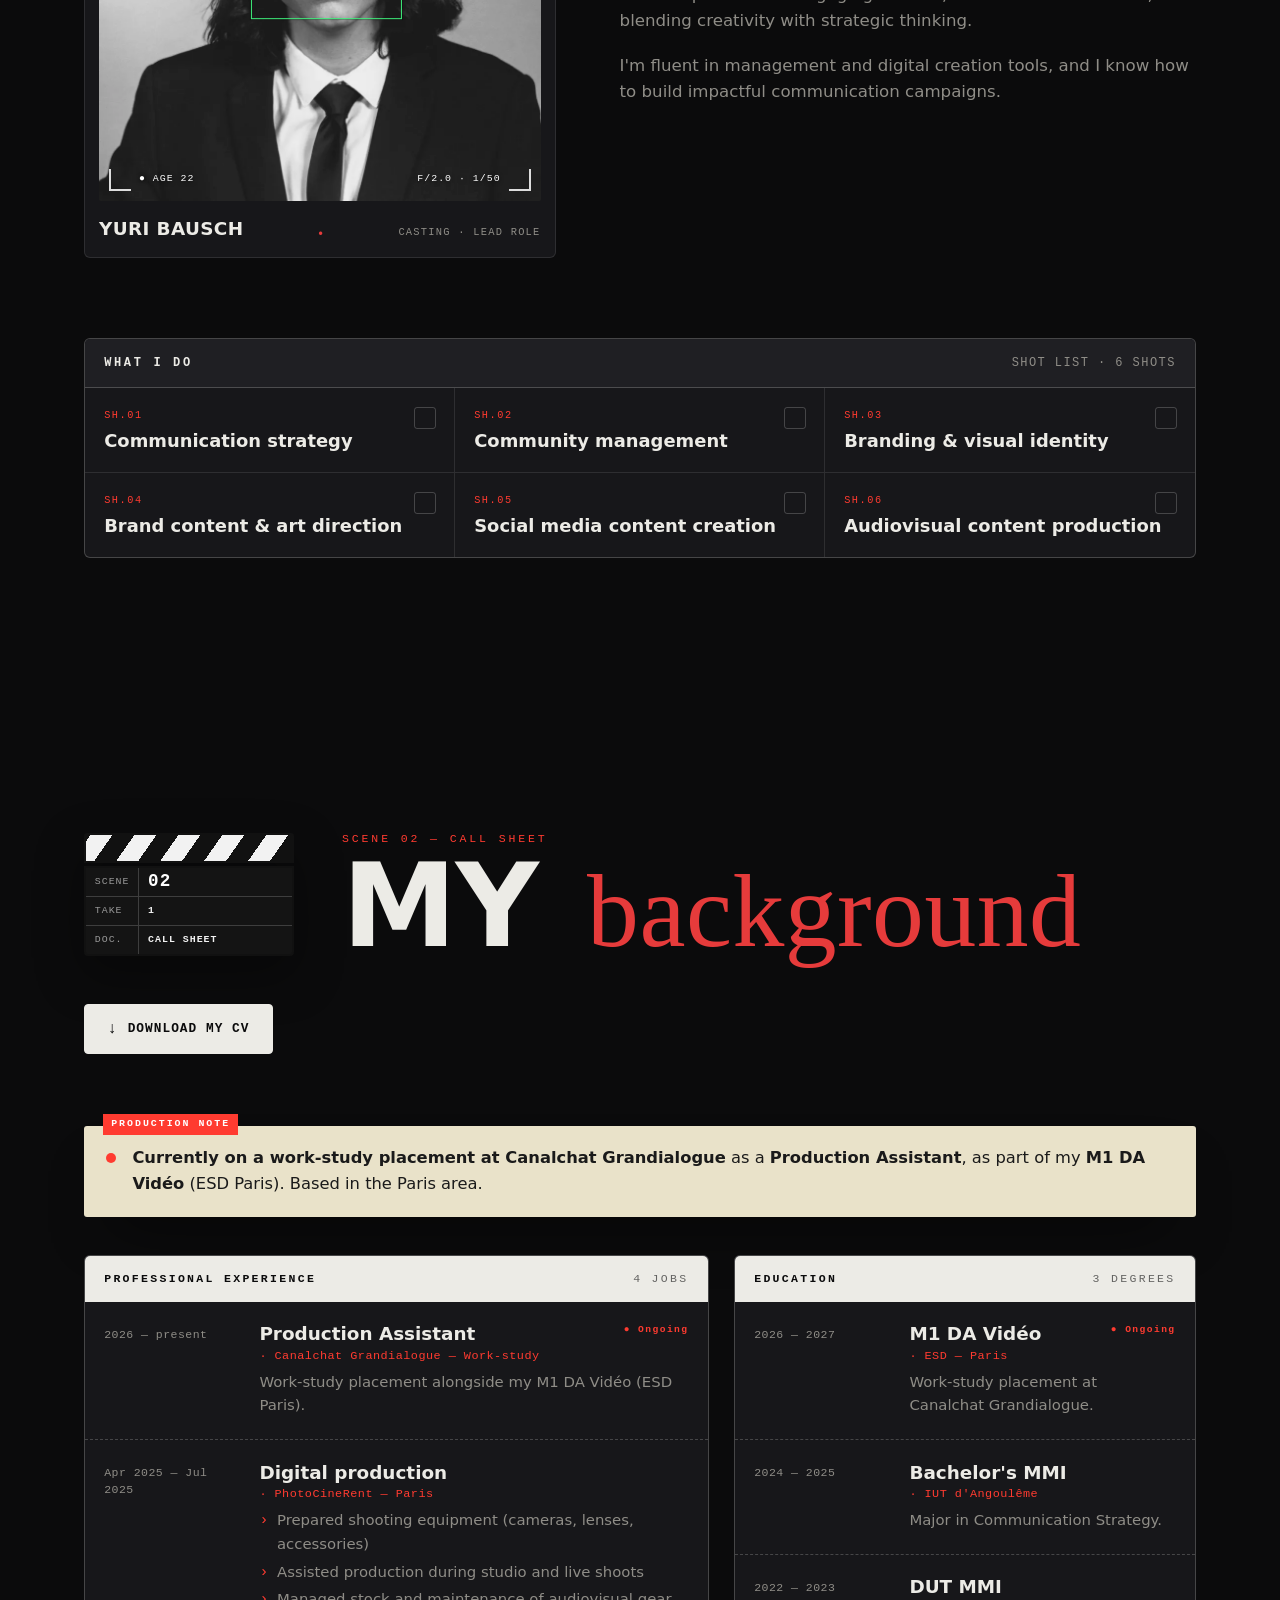
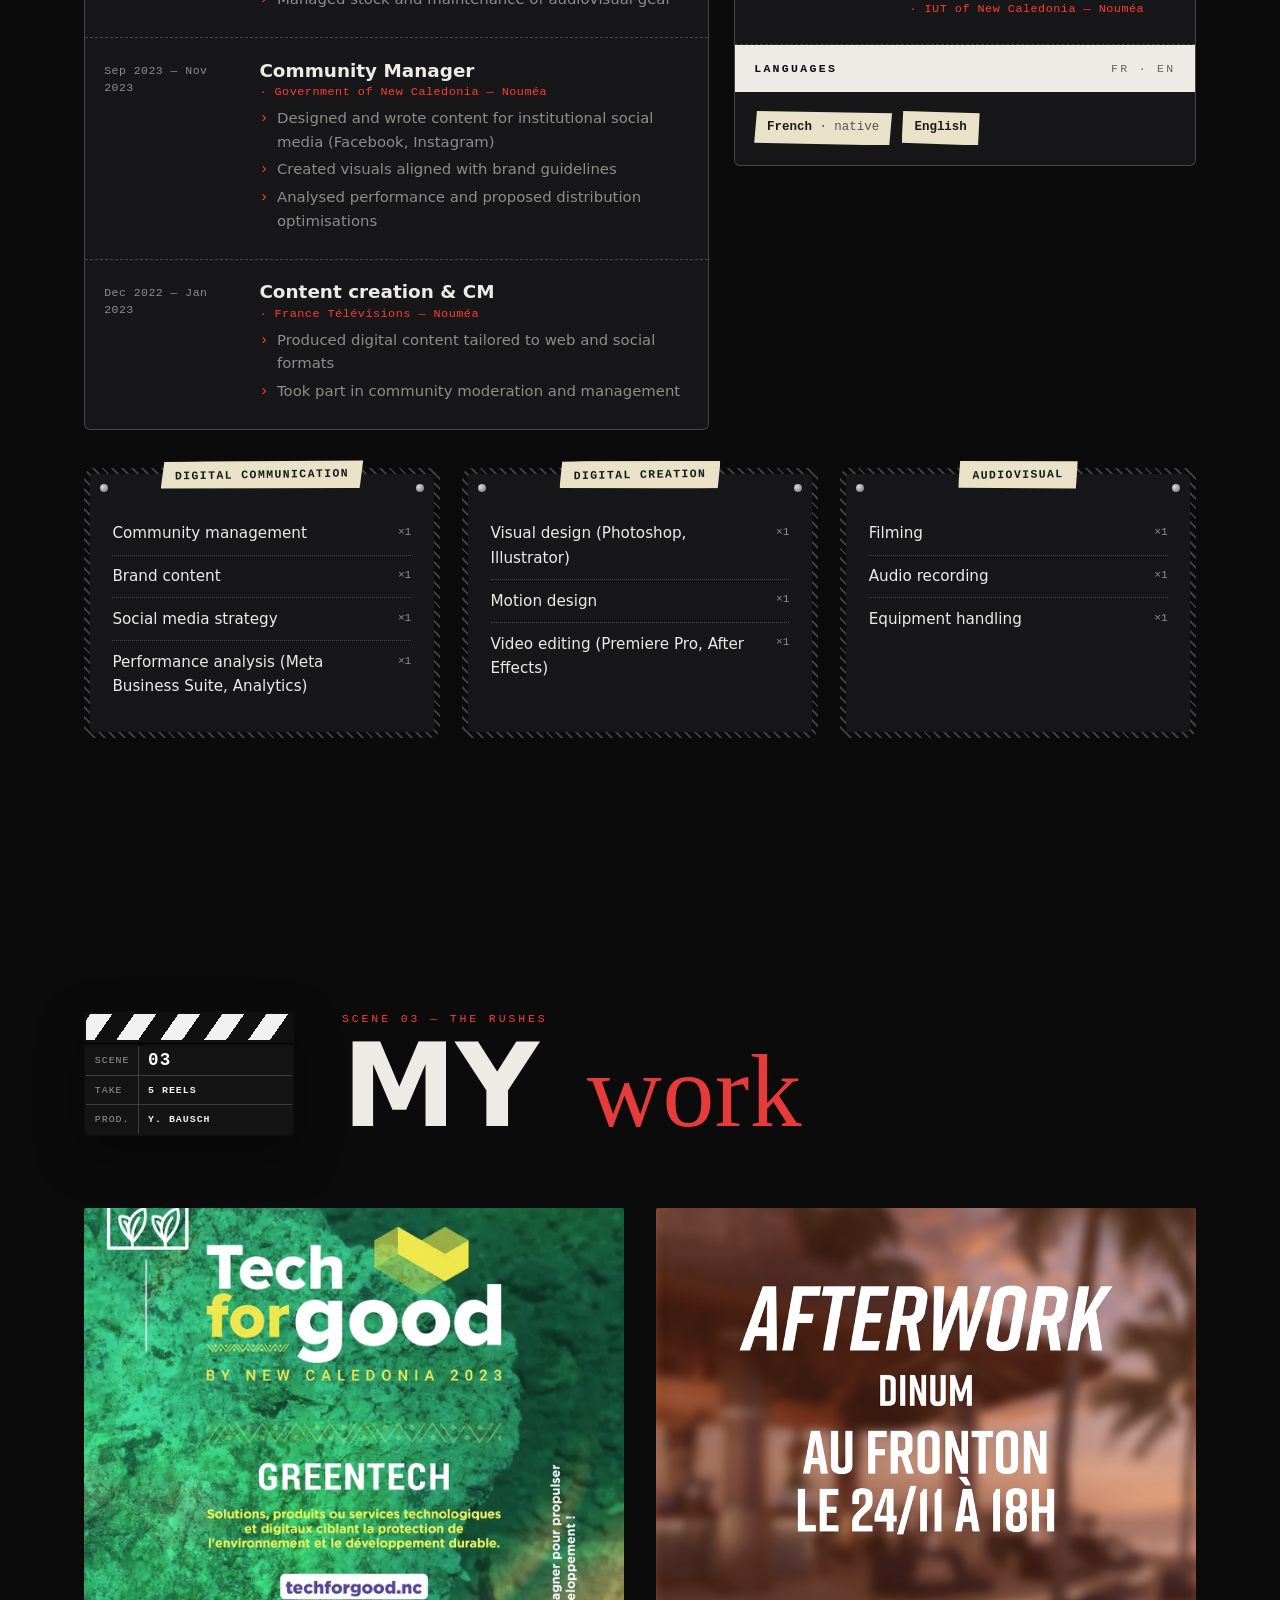
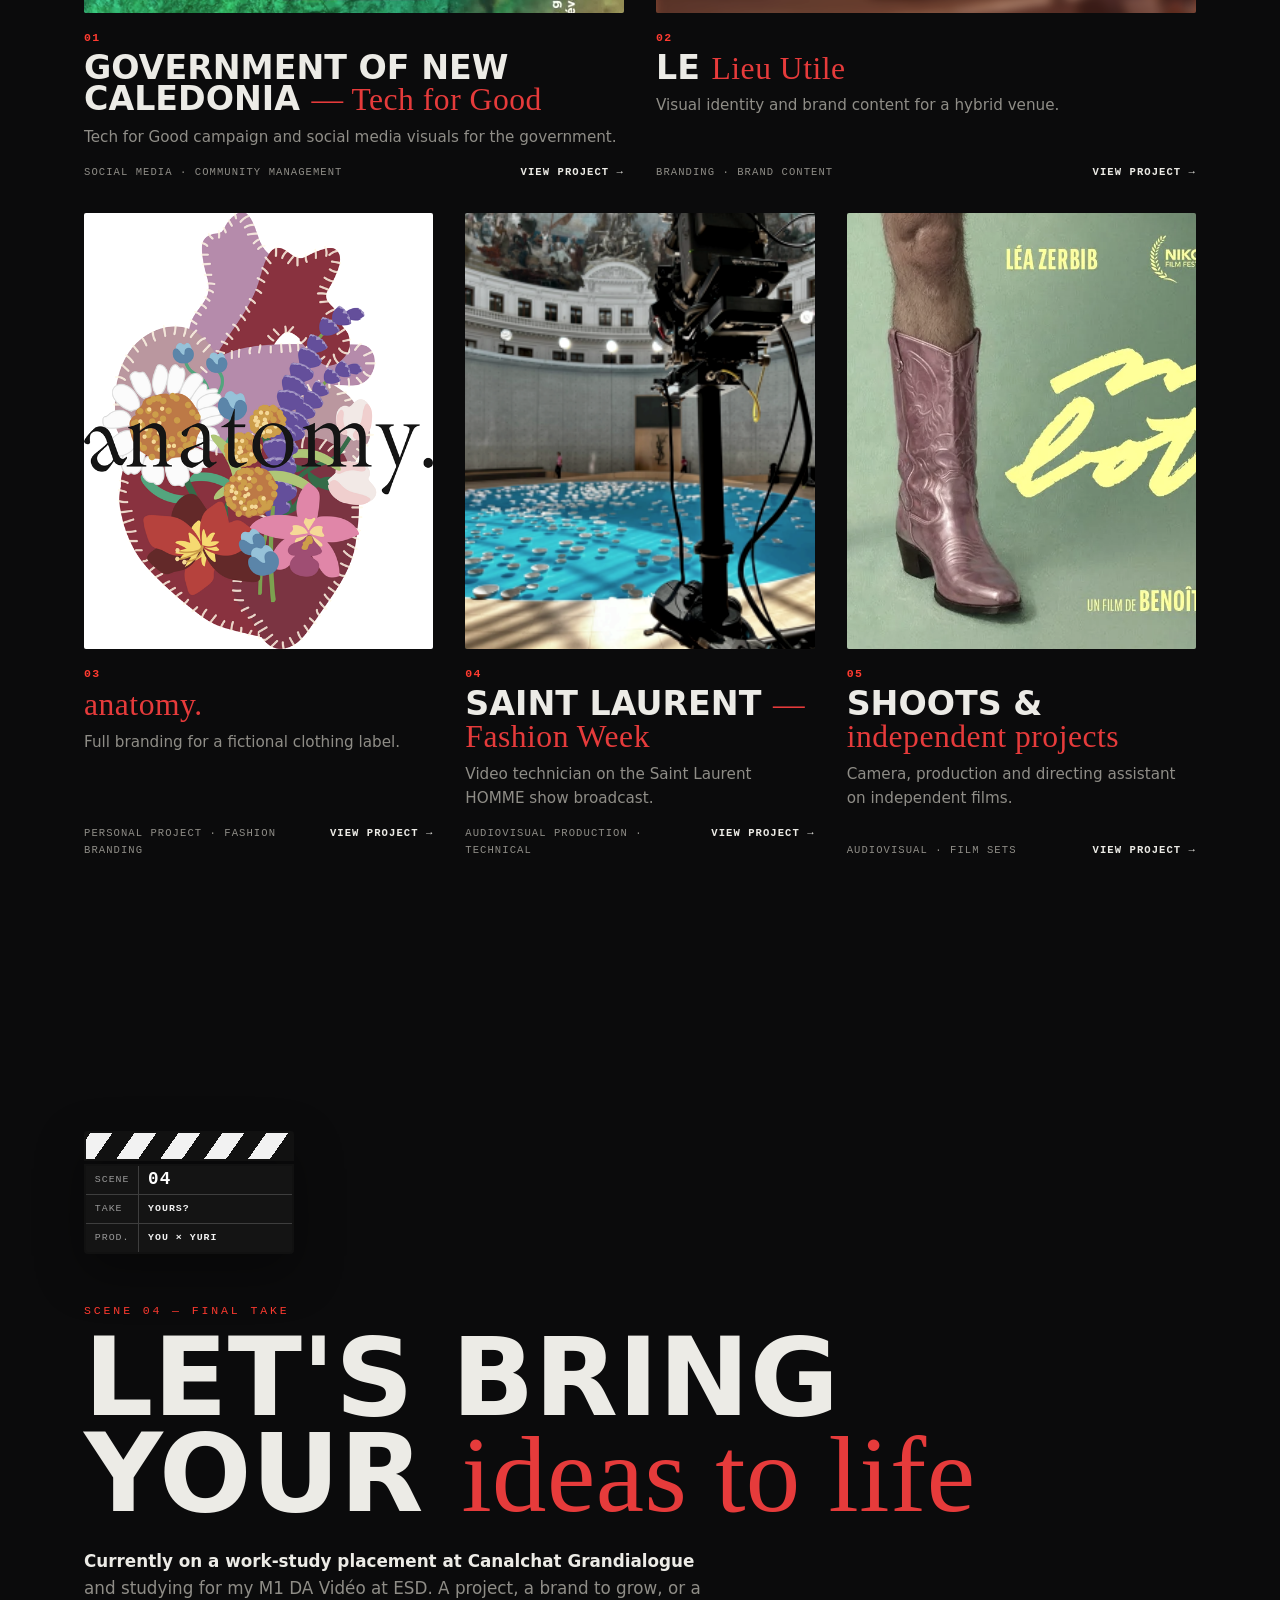
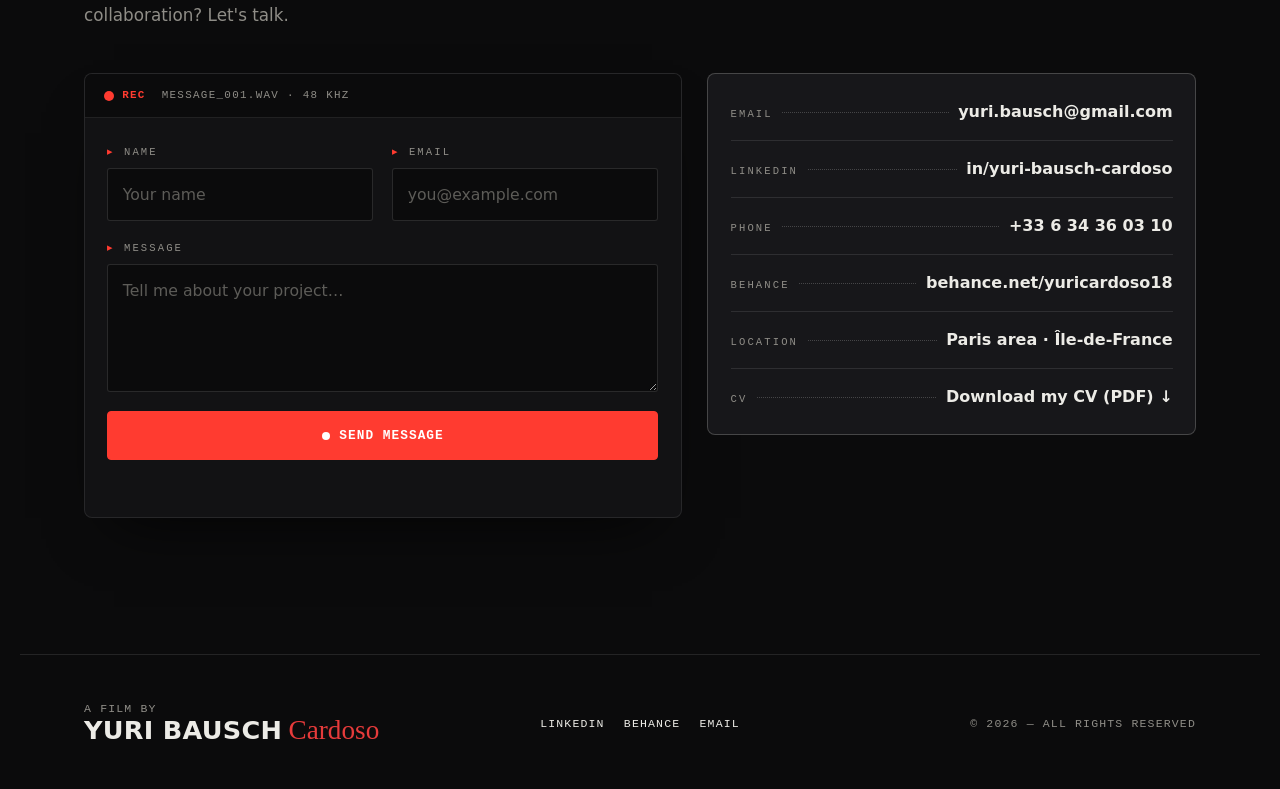
==== commit 22052e7e: "Une page par projet et un accueil en programme d'affiches Les 5 projets quittent l'accueil pour leur" ====
--- a/en/index.html
+++ b/en/index.html
@@ -358,197 +358,43 @@
       </div>
     </div>
 
-    <!-- PROJECT 1 -->
-    <article class="project reveal" id="project-1">
-      <div class="project__meta">
-        <span class="project__index" data-label="CLIP">01</span>
-        <span class="project__tc">IN 00:00:24:00 · OUT 00:00:41:12</span>
-        <div class="project__tags">
-          <span>Social media</span>
-          <span>Community Management</span>
-        </div>
-      </div>
-      <div class="project__body">
-        <h3 class="project__title">Government of New Caledonia <span class="script">— Tech for Good</span></h3>
-        <p class="project__desc">
-          During my time at the Government of New Caledonia, I managed the institutional
-          social media campaign for the <strong>Tech for Good</strong> initiative — a call
-          for innovative projects dedicated to ecological transition and greentech.
-        </p>
-        <p class="project__desc">
-          I designed a varied series of posts and stories: visual explainers, calls for
-          applications, and the announcement of winning projects. The goal: make public action
-          accessible and engaging for a young, entrepreneurial audience.
-        </p>
-        <ul class="project__results">
-          <li>Multi-platform campaign (Facebook, Instagram)</li>
-          <li>Creation of branded visual assets</li>
-          <li>Targeted audience engagement</li>
-        </ul>
-      </div>
-      <div class="gallery"></div>
-    </article>
-
-    <!-- PROJECT 2 -->
-    <article class="project reveal" id="project-2">
-      <div class="project__meta">
-        <span class="project__index" data-label="CLIP">02</span>
-        <span class="project__tc">IN 00:00:41:12 · OUT 00:00:58:06</span>
-        <div class="project__tags">
-          <span>Branding</span>
-          <span>Brand Content</span>
-        </div>
-      </div>
-      <div class="project__body">
-        <h3 class="project__title">Le <span class="script">Lieu Utile</span></h3>
-        <p class="project__desc">
-          I supported Le Lieu Utile on its <strong>branding</strong> and
-          <strong>brand content</strong>. The objective: create a bold, memorable identity
-          to raise awareness and drive visits to the venue.
-        </p>
-        <p class="project__desc">
-          I created the visual identity, conceptualised social media content and set up a
-          growth monitoring workflow. For their feed, I defined post typologies ensuring
-          graphic consistency while highlighting each distinct area of the venue — for
-          instant, clear brand recognition.
-        </p>
-        <div class="chips">
-          <span class="chip chip--blue">Coworking</span>
-          <span class="chip chip--orange">Bar &amp; Restaurant</span>
-          <span class="chip chip--purple">Events</span>
-          <span class="chip chip--pink">Shop &amp; Merch</span>
-        </div>
-      </div>
-      <div class="gallery"></div>
-    </article>
-
-    <!-- PROJECT 3 -->
-    <article class="project reveal" id="project-3">
-      <div class="project__meta">
-        <span class="project__index" data-label="CLIP">03</span>
-        <span class="project__tc">IN 00:00:58:06 · OUT 00:01:22:18</span>
-        <div class="project__tags">
-          <span>Personal project</span>
-          <span>Fashion branding</span>
-        </div>
-      </div>
-      <div class="project__body">
-        <h3 class="project__title"><span class="script">anatomy.</span></h3>
-        <p class="project__desc">
-          A personal, fictional project for a clothing brand that's especially close to my
-          heart. Passionate about fashion and independent creation, I drew inspiration from
-          French indie designers to bring <strong>"anatomy."</strong> to life.
-        </p>
-        <p class="project__desc">
-          I created a full branding, an iconography and an entire graphic universe with its
-          variations. The theme of the human body and nature allows for striking visuals with
-          many alternatives, later applied to garments as mockups. This project let me fully
-          express my creativity.
-        </p>
-      </div>
-      <div class="gallery"></div>
-    </article>
-
-    <!-- PROJECT 4 -->
-    <article class="project reveal" id="project-4">
-      <div class="project__meta">
-        <span class="project__index" data-label="CLIP">04</span>
-        <span class="project__tc">IN 00:01:22:18 · OUT 00:01:47:00</span>
-        <div class="project__tags">
-          <span>Audiovisual production</span>
-          <span>Technical</span>
-        </div>
-      </div>
-      <div class="project__body">
-        <h3 class="project__title">Saint Laurent <span class="script">— Fashion Week</span></h3>
-        <p class="project__desc">
-          This project shows my grasp of the content production chain (shooting, technical,
-          organisation). During my time at a live production company, I worked on major
-          projects during <strong>Paris Fashion Week</strong>, notably the production file for
-          the Spring/Summer <strong>Saint Laurent HOMME</strong> show.
-        </p>
-        <p class="project__desc">
-          My role: video technician. The goal was to ensure a high-end multi-camera capture
-          for international broadcast, respecting the show's artistic direction. With my team I
-          organised the control room setup, the cabling deployment (fibre, RF) and the stage
-          preparation.
-        </p>
-        <ul class="project__results">
-          <li>Audiovisual production</li>
-          <li>Teamwork under pressure</li>
-          <li>Technical &amp; logistical rigour</li>
-          <li>Sensitivity to brand image</li>
-        </ul>
-      </div>
-      <div class="gallery"></div>
-    </article>
-
-    <!-- PROJECT 5 — Independent audiovisual: credits -->
-    <article class="project reveal" id="project-5">
-      <div class="project__meta">
-        <span class="project__index" data-label="CLIP">05</span>
-        <span class="project__tc">IN 00:01:47:00 · OUT 00:02:30:00</span>
-        <div class="project__tags">
-          <span>Audiovisual</span>
-          <span>Film sets</span>
-        </div>
-      </div>
-      <div class="project__body">
-        <h3 class="project__title">Shoots &amp; <span class="script">independent projects</span></h3>
-        <p class="project__desc">
-          Alongside communication, I work on independent shoots — features, shorts and series
-          — taking on various technical and production roles. Hands-on experience of a film's
-          production chain, from set to post-production.
-        </p>
-        <p class="project__desc">
-          Camera assistant, production assistant, assistant director: varied positions that
-          have forged my technical rigour, my ability to work under tight constraints and my
-          deep respect for artistic intent.
-        </p>
-
-        <!-- Credit cards -->
-        <div class="credits-grid">
-          <article class="credit-card credit-card--media">
-            <figure class="credit-card__media">
-              <img src="../assets/films/ma-bottee.webp" alt="Poster of the short film Ma Bottée by Benoît Deldique" width="800" height="1143" loading="lazy" decoding="async" />
-            </figure>
-            <span class="credit-card__role"><span class="credit-card__ico" aria-hidden="true">🎥</span> Camera assistant</span>
-            <h4 class="credit-card__title">Ma Bottée</h4>
-            <p class="credit-card__dir">by Benoît Deldique</p>
-            <p class="credit-card__meta">Short film · Nikon Film Festival 2025</p>
-            <p class="credit-card__desc">
-              "Léa and Léo bump into each other in a nightclub. One glance is enough — love at
-              first sight. But when Léa reveals herself, the night takes an unexpected turn."
-              Camera assistance on set.
-            </p>
-            <a href="https://festivalnikon.fr/video/2025/904" target="_blank" rel="noopener noreferrer" class="credit-card__link">Watch the film ↗</a>
-          </article>
-
-          <article class="credit-card">
-            <span class="credit-card__role"><span class="credit-card__ico" aria-hidden="true">🎞️</span> Production assistant</span>
-            <h4 class="credit-card__title">Anima</h4>
-            <p class="credit-card__dir">by Meryem Mrichcha</p>
-            <p class="credit-card__meta">Fantasy/thriller series pilot · EICAR · 2026</p>
-            <p class="credit-card__desc">
-              Series pilot (originally "Reflets"): Joe, a declining journalist in a mountain
-              town, heads into the woods to find his missing intern and discovers an old local
-              legend is real. Production assistance: shoot planning and logistics.
-            </p>
-          </article>
-
-          <article class="credit-card">
-            <span class="credit-card__role"><span class="credit-card__ico" aria-hidden="true">🎬</span> Assistant director</span>
-            <h4 class="credit-card__title">Dog Days are Over</h4>
-            <p class="credit-card__dir">by Meryem Mrichcha</p>
-            <p class="credit-card__meta">Short film · EICAR · 2026</p>
-            <p class="credit-card__desc">
-              Drama: upon release from prison, Marc tries to rebuild a normal life and
-              reconnect with society. Assistant direction: set preparation and coordination.
-            </p>
-          </article>
-        </div>
-      </div>
-    </article>
+    <div class="programme">
+      <a class="poster reveal" href="projects/nouvelle-caledonie.html">
+        <figure class="poster__img"><img src="../assets/gallery/nc_techforgood_greentech.webp" alt="" loading="lazy" decoding="async" /></figure>
+        <span class="poster__num">01</span>
+        <h3 class="poster__title">Government of New Caledonia <span class="script">— Tech for Good</span></h3>
+        <p class="poster__line">Tech for Good campaign and social media visuals for the government.</p>
+        <span class="poster__foot"><span>Social media · Community Management</span><b>View project →</b></span>
+      </a>
+      <a class="poster reveal" href="projects/le-lieu-utile.html">
+        <figure class="poster__img"><img src="../assets/gallery/llu_afterwork.webp" alt="" loading="lazy" decoding="async" /></figure>
+        <span class="poster__num">02</span>
+        <h3 class="poster__title">Le <span class="script">Lieu Utile</span></h3>
+        <p class="poster__line">Visual identity and brand content for a hybrid venue.</p>
+        <span class="poster__foot"><span>Branding · Brand Content</span><b>View project →</b></span>
+      </a>
+      <a class="poster reveal" href="projects/anatomy.html">
+        <figure class="poster__img"><img src="../assets/gallery/anatomy_heart.webp" alt="" loading="lazy" decoding="async" /></figure>
+        <span class="poster__num">03</span>
+        <h3 class="poster__title"><span class="script">anatomy.</span></h3>
+        <p class="poster__line">Full branding for a fictional clothing label.</p>
+        <span class="poster__foot"><span>Personal project · Fashion branding</span><b>View project →</b></span>
+      </a>
+      <a class="poster reveal" href="projects/saint-laurent.html">
+        <figure class="poster__img"><img src="../assets/gallery/slh_fashionweek.webp" alt="" loading="lazy" decoding="async" /></figure>
+        <span class="poster__num">04</span>
+        <h3 class="poster__title">Saint Laurent <span class="script">— Fashion Week</span></h3>
+        <p class="poster__line">Video technician on the Saint Laurent HOMME show broadcast.</p>
+        <span class="poster__foot"><span>Audiovisual production · Technical</span><b>View project →</b></span>
+      </a>
+      <a class="poster reveal" href="projects/tournages.html">
+        <figure class="poster__img"><img src="../assets/films/ma-bottee.webp" alt="" loading="lazy" decoding="async" /></figure>
+        <span class="poster__num">05</span>
+        <h3 class="poster__title">Shoots &amp; <span class="script">independent projects</span></h3>
+        <p class="poster__line">Camera, production and directing assistant on independent films.</p>
+        <span class="poster__foot"><span>Audiovisual · Film sets</span><b>View project →</b></span>
+      </a>
+    </div>
   </section>
 
   <!-- ===== 04 · CONTACT ===== -->
--- a/styles.css
+++ b/styles.css
@@ -539,8 +539,8 @@
 .about__hud .vf__c--bl { bottom: 10px; left: 10px; }
 .about__hud .vf__c--br { bottom: 10px; right: 10px; }
 .about__af {
-  position: absolute; left: 50%; top: 30%;
-  width: 30%; aspect-ratio: 1;
+  position: absolute; left: 51.5%; top: 50%;
+  width: 34%; aspect-ratio: 4 / 5;
   transform: translate(-50%, -50%);
   border: 1.5px solid #3ff07c;
   box-shadow: 0 0 0 1px rgba(0, 0, 0, 0.3);
@@ -1096,6 +1096,114 @@
   transform: scaleX(0);
   transform-origin: left;
   will-change: transform;
+}
+
+/* ---------- Programme : affiches des projets (accueil) ---------- */
+.programme {
+  display: grid;
+  grid-template-columns: repeat(6, minmax(0, 1fr));
+  gap: clamp(1.2rem, 2.5vw, 2rem);
+}
+.poster {
+  grid-column: span 2;
+  display: flex; flex-direction: column;
+  color: inherit; text-decoration: none;
+}
+.poster:nth-child(-n+2) { grid-column: span 3; }
+.poster__img {
+  position: relative;
+  aspect-ratio: 4 / 5;
+  overflow: hidden;
+  border-radius: 2px;
+  background: var(--line);
+}
+.poster:nth-child(-n+2) .poster__img { aspect-ratio: 4 / 3; }
+.poster__img img {
+  width: 100%; height: 100%; object-fit: cover;
+  filter: grayscale(0.35) contrast(1.05);
+  transition: transform 0.8s cubic-bezier(.2, .7, .2, 1), filter 0.5s;
+}
+.poster:hover .poster__img img,
+.poster:focus-visible .poster__img img { transform: scale(1.04); filter: none; }
+.poster__num {
+  margin-top: 1rem;
+  font-family: var(--mono); font-size: 0.72rem; font-weight: 700; letter-spacing: 0.12em;
+  color: var(--rec);
+}
+.poster__title {
+  margin-top: 0.3rem;
+  font-family: var(--display); font-weight: 900; font-stretch: 75%;
+  font-size: clamp(1.6rem, 2.6vw, 2.3rem);
+  line-height: 0.95; text-transform: uppercase;
+}
+.poster__title .script { text-transform: none; font-size: 0.95em; }
+.poster__line { margin-top: 0.6rem; color: var(--ink-soft); font-size: 0.95rem; }
+.poster__foot {
+  display: flex; justify-content: space-between; gap: 1rem; align-items: baseline;
+  margin-top: auto; padding-top: 0.9rem;
+  font-family: var(--mono); font-size: 0.66rem; letter-spacing: 0.1em; text-transform: uppercase;
+  color: var(--ink-soft);
+}
+.poster__foot b { flex: none; color: var(--ink); font-weight: 700; transition: transform 0.3s, color 0.3s; }
+.poster:hover .poster__foot b { color: var(--rec); transform: translateX(4px); }
+
+/* ---------- Page projet ---------- */
+.pp {
+  max-width: var(--maxw);
+  margin: 0 auto;
+  padding: 7.5rem var(--pad) 5rem;
+}
+.pp__back {
+  font-family: var(--mono); font-size: 0.75rem; letter-spacing: 0.12em; text-transform: uppercase;
+  color: var(--ink-soft); text-decoration: none;
+  transition: color 0.2s;
+}
+.pp__back:hover { color: var(--rec); }
+.pp__count {
+  margin-top: 2.2rem;
+  font-family: var(--mono); font-size: 0.72rem; letter-spacing: 0.12em; text-transform: uppercase;
+  color: var(--ink-soft);
+}
+.pp .project { margin-top: 0.8rem; padding-top: 1.4rem; }
+.pp .project__title { font-size: clamp(2.8rem, 8vw, 6.5rem); }
+.pp__pager {
+  display: grid; grid-template-columns: 1fr 1fr; gap: 1.2rem;
+  margin-top: clamp(3rem, 7vw, 5rem);
+  padding-top: 2rem;
+  border-top: 1px solid var(--line-2);
+}
+.pp__step {
+  display: flex; flex-direction: column; gap: 0.5rem;
+  padding: 1.2rem 1.4rem;
+  border: 1px solid var(--line-2); border-radius: 2px;
+  color: inherit; text-decoration: none;
+  transition: border-color 0.2s, background 0.2s;
+}
+.pp__step--next { text-align: right; }
+.pp__step small {
+  font-family: var(--mono); font-size: 0.68rem; letter-spacing: 0.12em; text-transform: uppercase;
+  color: var(--ink-soft);
+}
+.pp__step b {
+  font-family: var(--display); font-weight: 900; font-stretch: 75%;
+  font-size: clamp(1.3rem, 2.4vw, 1.9rem); line-height: 1; text-transform: uppercase;
+}
+.pp__step b .script { text-transform: none; font-weight: 400; }
+.pp__step:hover { border-color: var(--rec); }
+
+@media (max-width: 900px) {
+  .programme { grid-template-columns: repeat(2, minmax(0, 1fr)); }
+  .poster, .poster:nth-child(-n+2) { grid-column: span 1; }
+  .poster:first-child { grid-column: 1 / -1; }
+  .poster:nth-child(-n+2) .poster__img { aspect-ratio: 4 / 5; }
+  .poster:first-child .poster__img { aspect-ratio: 4 / 3; }
+}
+@media (max-width: 560px) {
+  .programme { grid-template-columns: 1fr; }
+  .poster .poster__img, .poster:nth-child(-n+2) .poster__img { aspect-ratio: 4 / 3; }
+  .pp { padding-top: 6rem; }
+  .pp__pager { grid-template-columns: 1fr; }
+  .pp__step--next { text-align: left; }
 }
 
 /* ---------- Lightbox = moniteur ---------- */
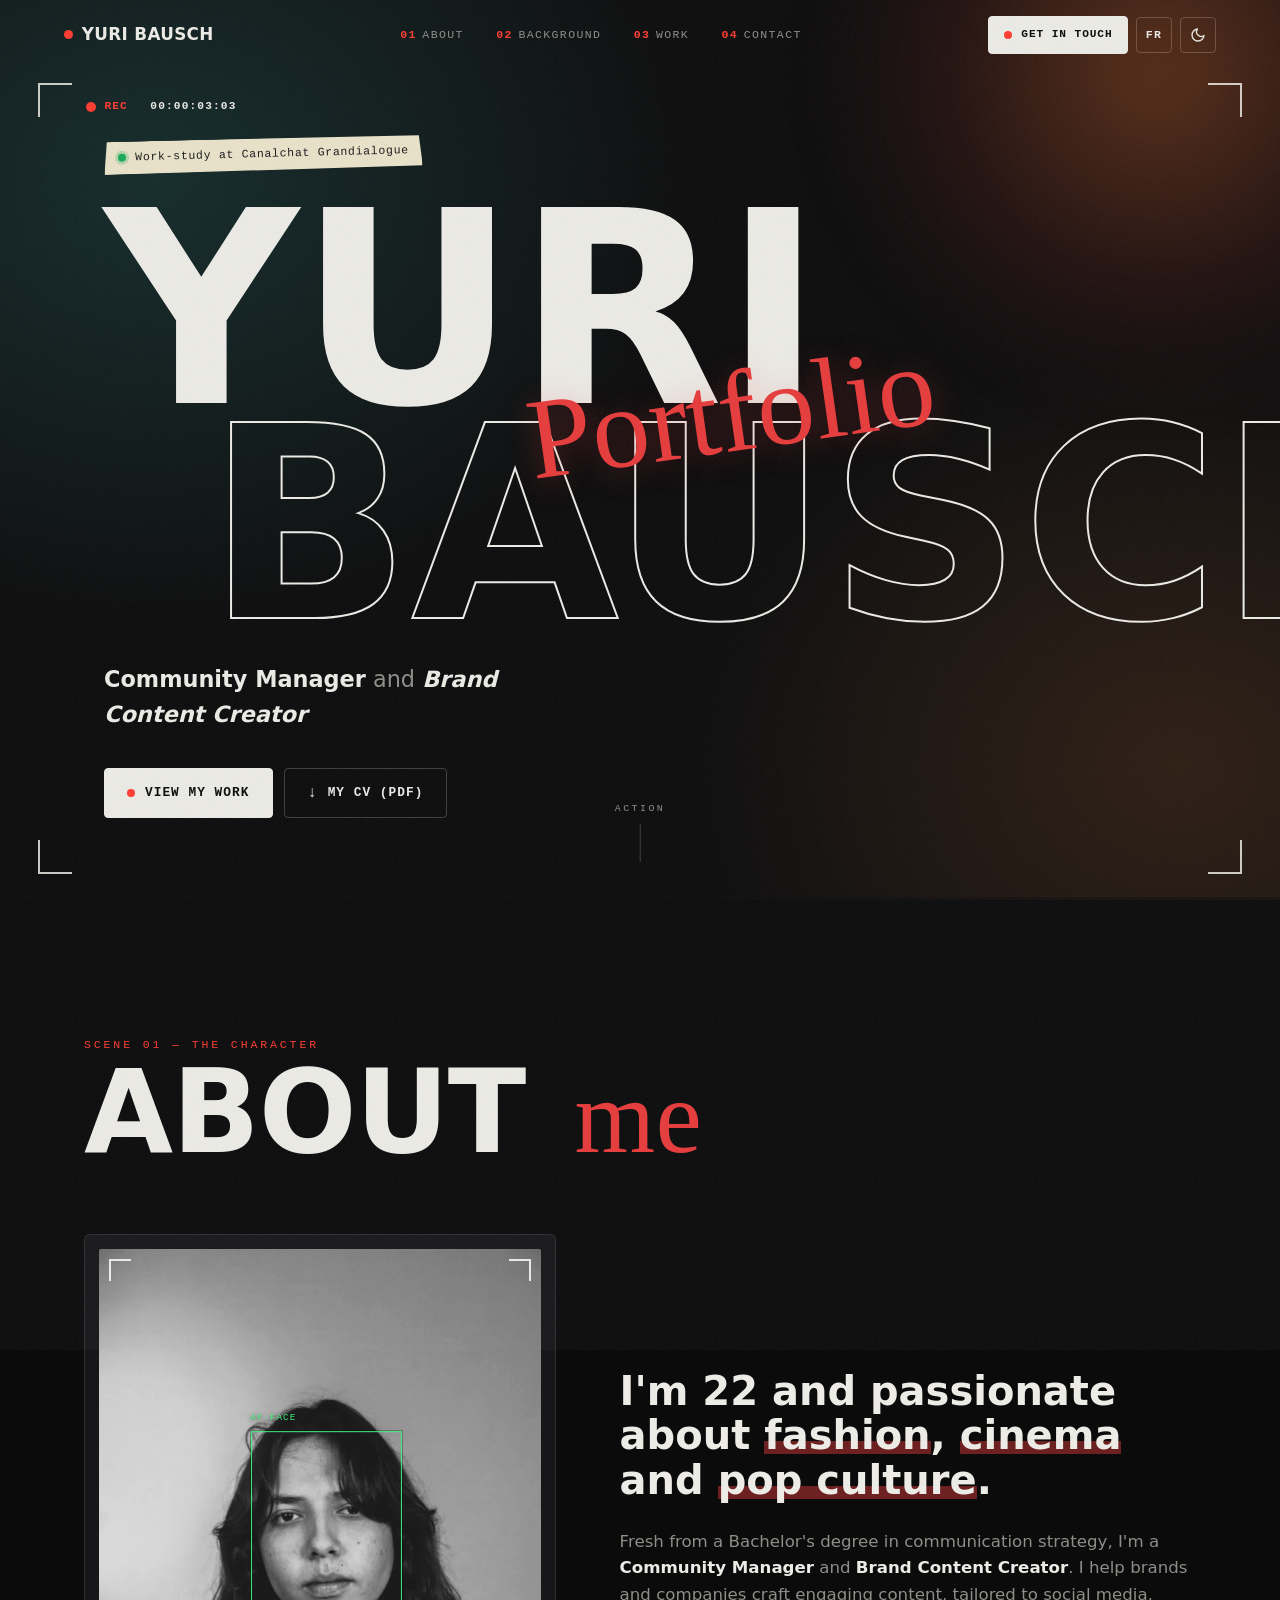
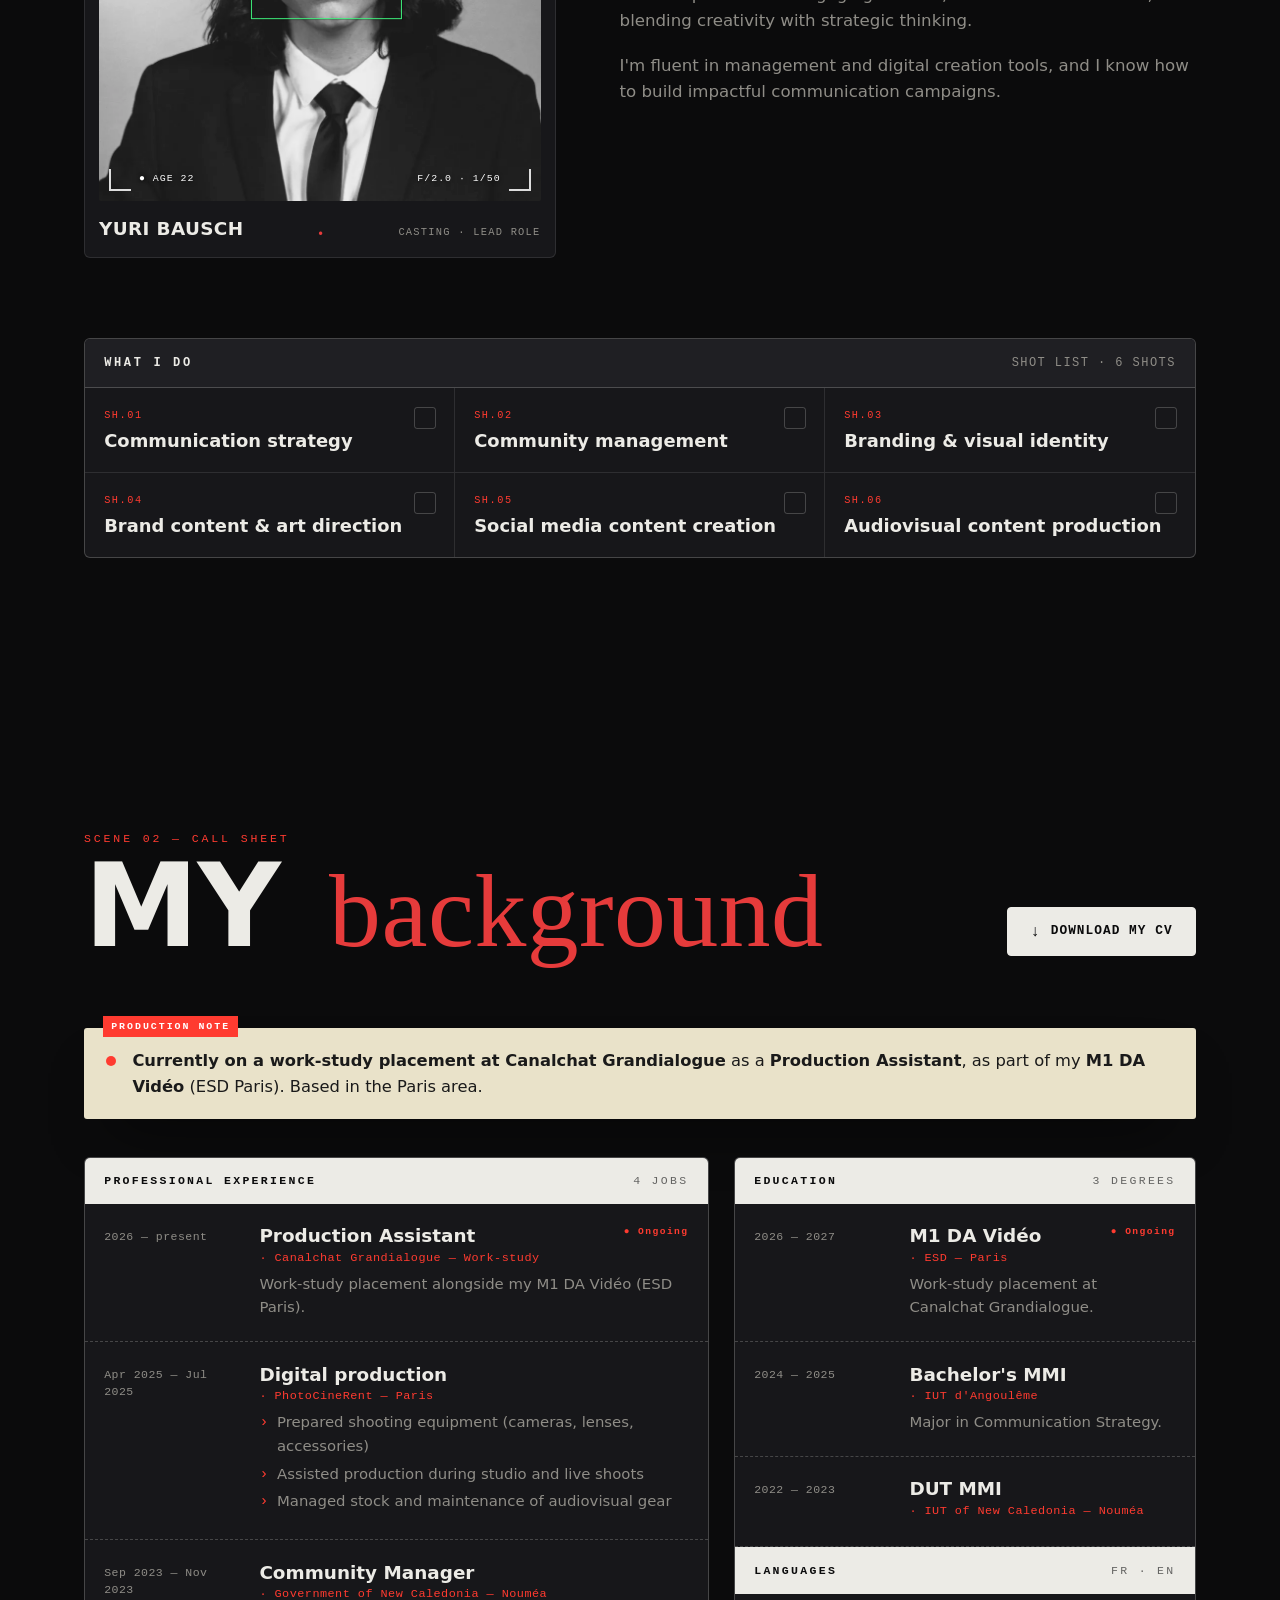
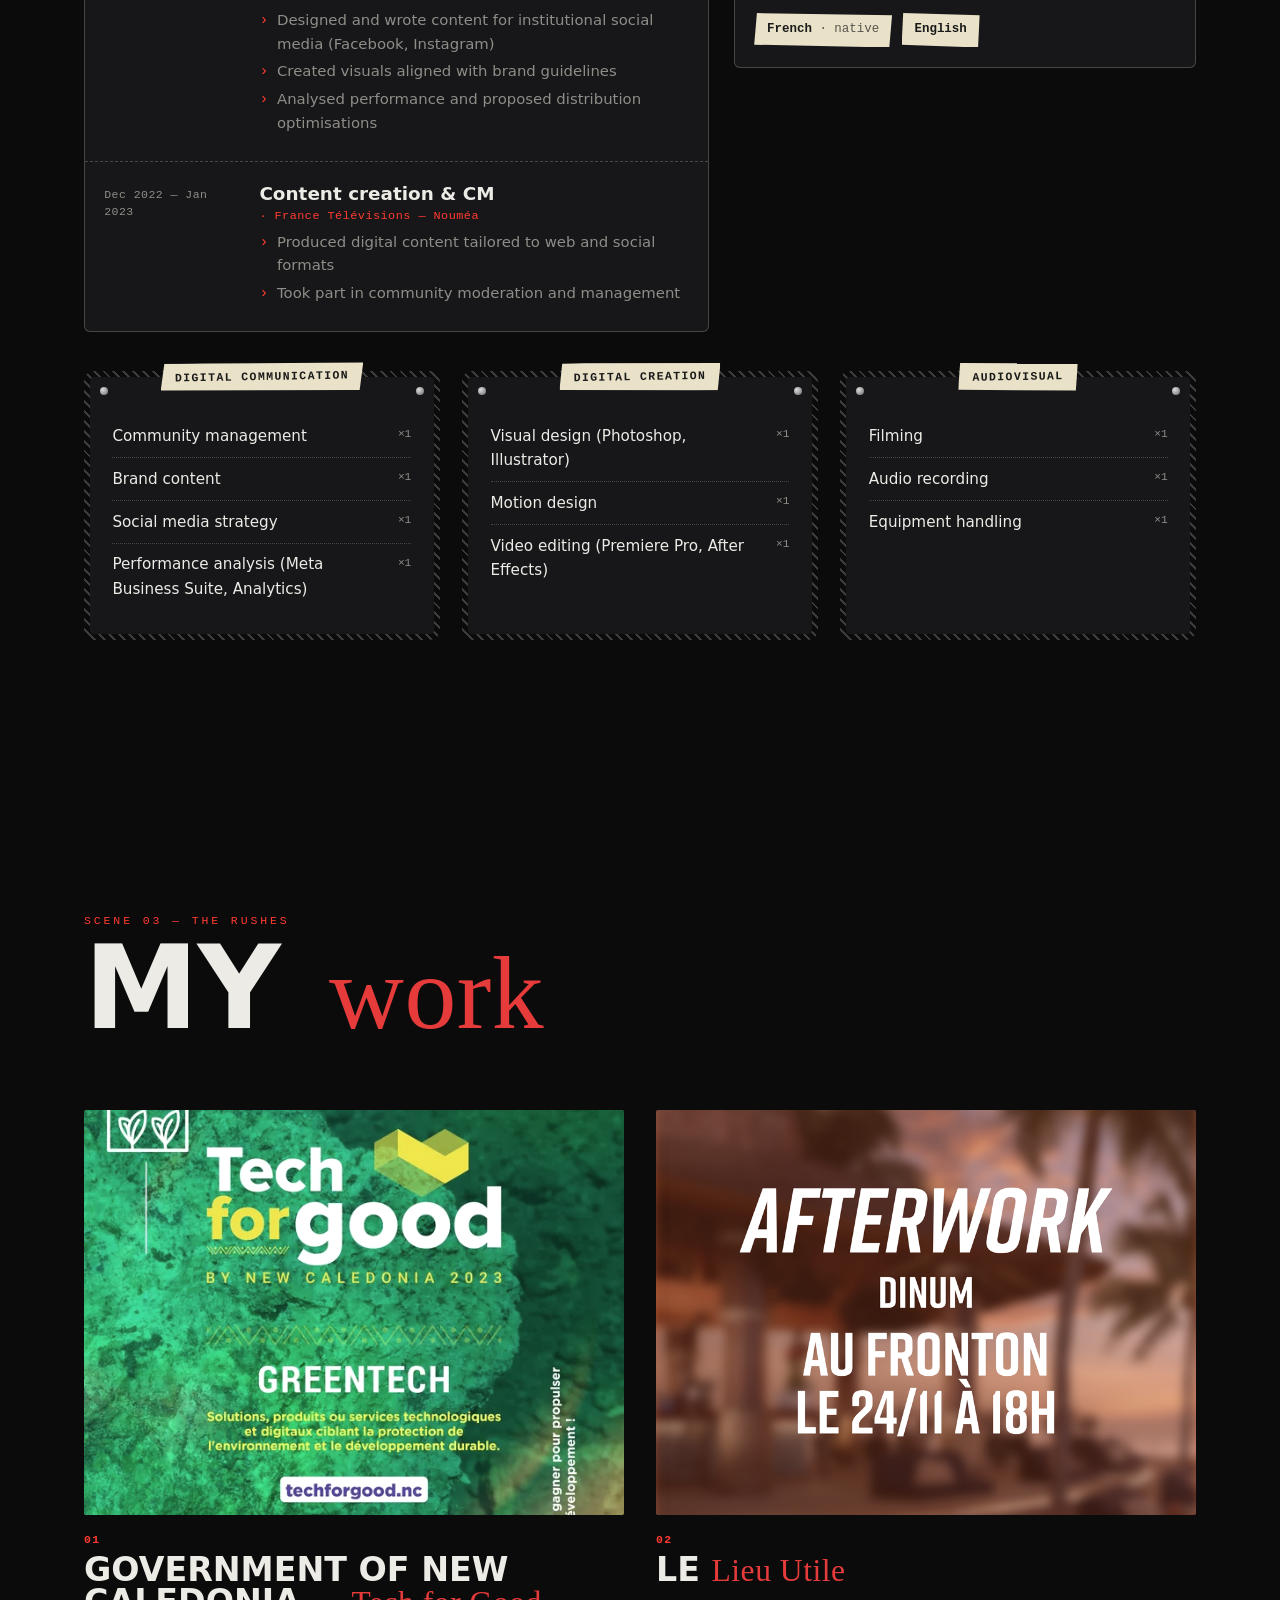
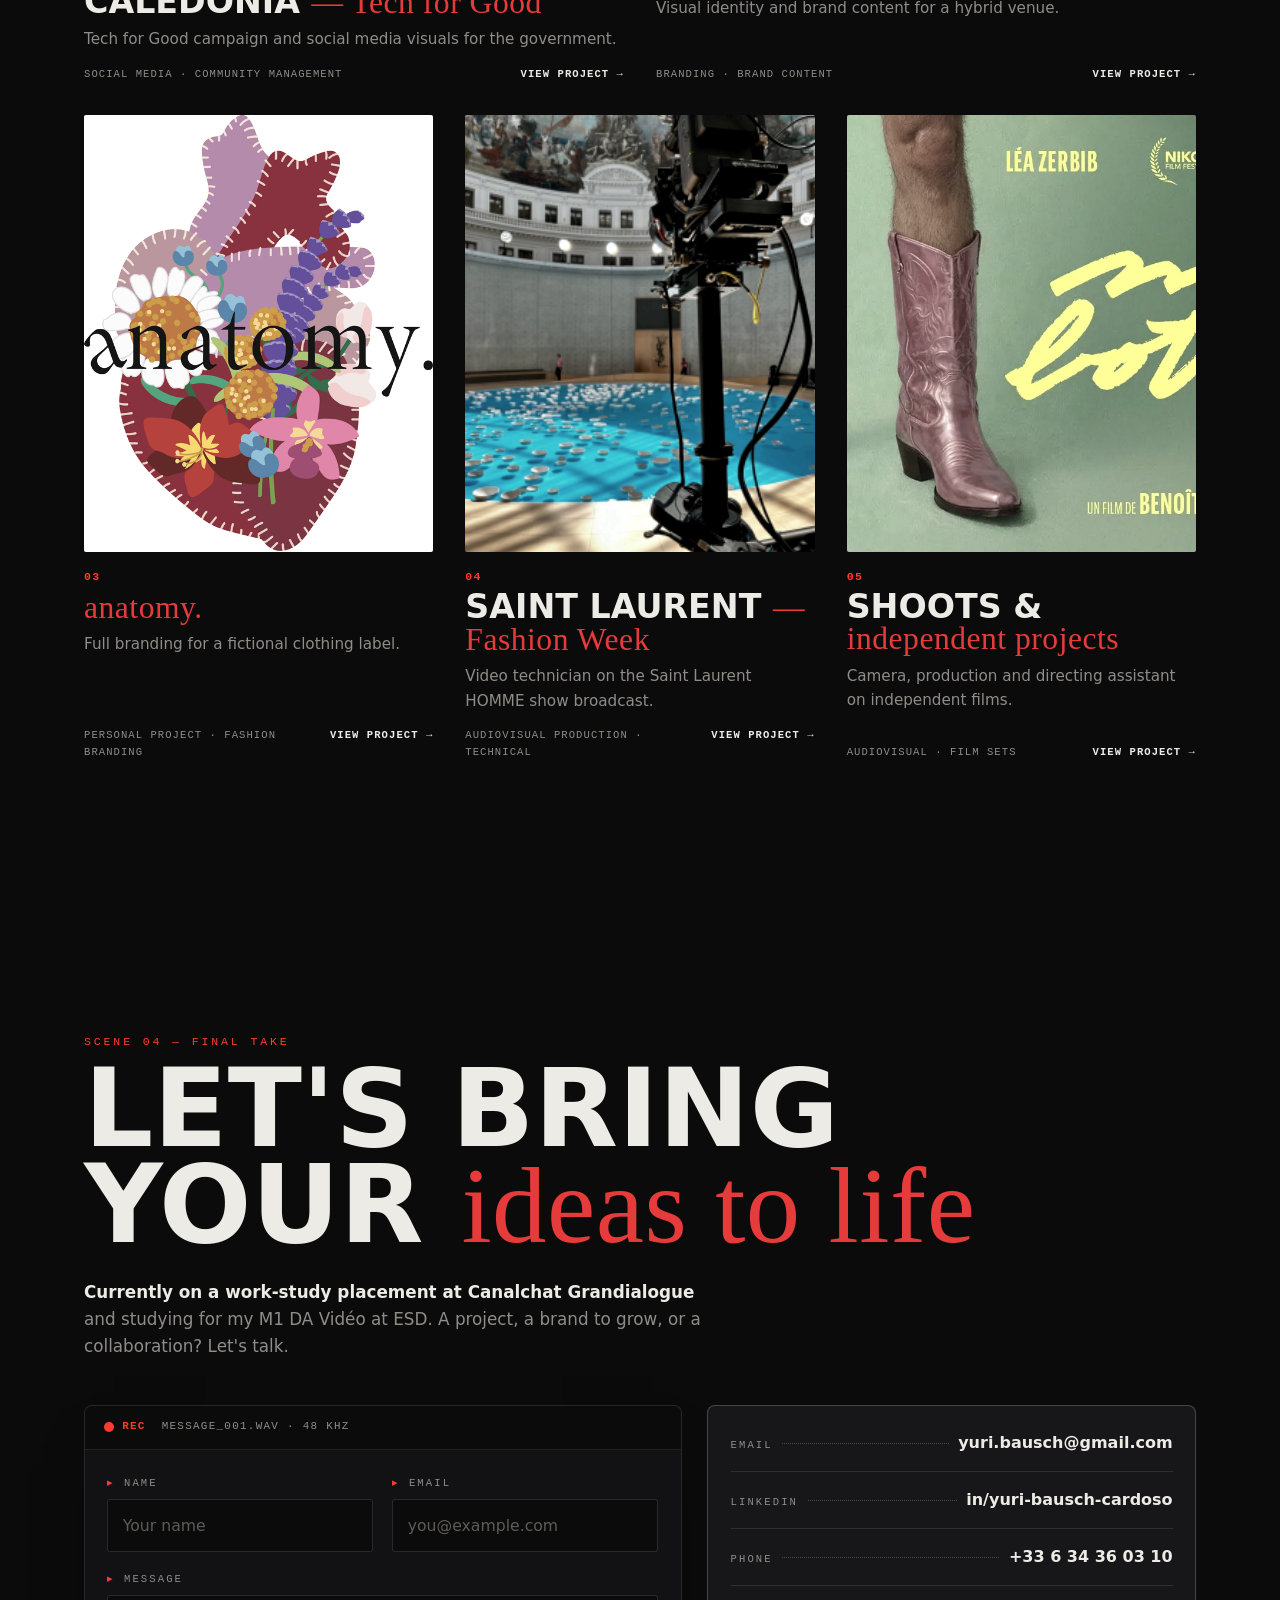
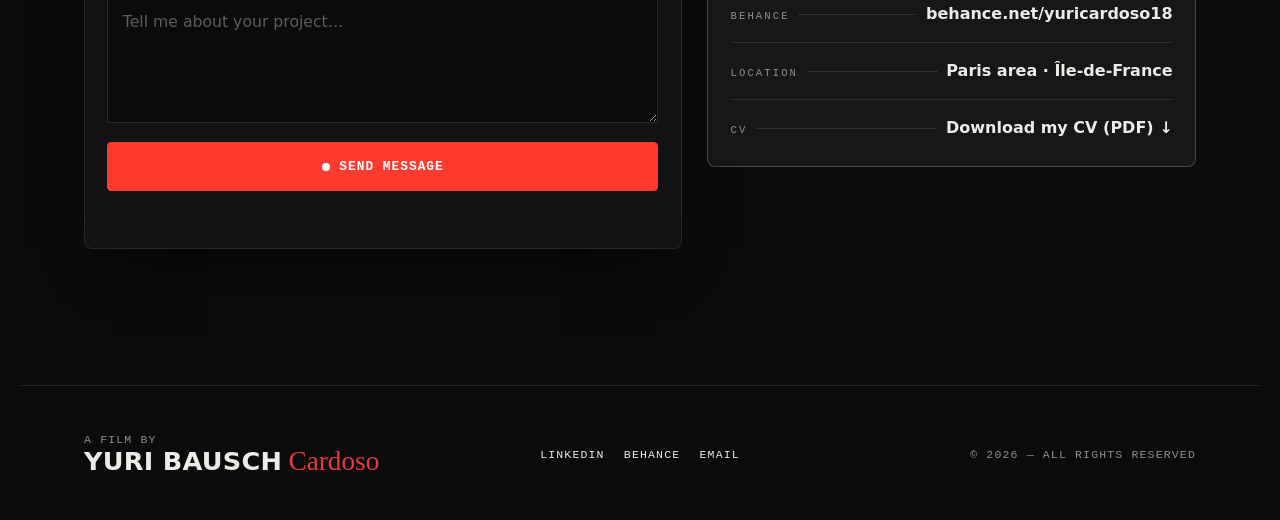
==== commit 50cf1d76: "Épure l'accueil et ajoute trois micro-interactions Retire le compte à rebours d'intro, les clapets d" ====
--- a/en/index.html
+++ b/en/index.html
@@ -74,16 +74,6 @@
 
   <div class="grain" aria-hidden="true"></div>
 
-  <!-- ===== INTRO: film leader 3-2-1 ===== -->
-  <div class="leader" id="leader" aria-hidden="true">
-    <div class="leader__ring">
-      <div class="leader__sweep"></div>
-      <div class="leader__cross"></div>
-      <span class="leader__num">3</span>
-    </div>
-    <span class="leader__skip">Click to skip</span>
-  </div>
-
   <!-- ===== NAV ===== -->
   <header class="nav" id="nav">
     <a href="#hero" class="nav__brand"><i aria-hidden="true"></i>Yuri Bausch</a>
@@ -138,7 +128,6 @@
       </p>
       <div class="hero__cta">
         <a href="#projects" class="btn">View my work</a>
-        <a href="#contact" class="btn btn--ghost">Let's work together</a>
         <a href="../assets/CV-Yuri-Bausch.pdf" download class="btn btn--ghost btn--cv">
           <span class="btn--cv-icon">↓</span> My CV (PDF)
         </a>
@@ -153,14 +142,6 @@
   <!-- ===== 01 · ABOUT ===== -->
   <section class="about section" id="about" data-clip="About">
     <div class="section__head reveal">
-      <div class="slate" aria-hidden="true">
-        <div class="slate__clap"></div>
-        <div class="slate__board">
-          <span>Scene</span><b class="big">01</b>
-          <span>Take</span><b>1</b>
-          <span>Prod.</span><b>Y. Bausch</b>
-        </div>
-      </div>
       <div>
         <span class="section__num">Scene 01 — The character</span>
         <h2 class="section__title">About <span class="script">me</span></h2>
@@ -214,14 +195,6 @@
   <section class="resume section" id="parcours" data-clip="Background">
     <div class="section__head section__head--row reveal">
       <div class="section__headmain">
-        <div class="slate" aria-hidden="true">
-          <div class="slate__clap"></div>
-          <div class="slate__board">
-            <span>Scene</span><b class="big">02</b>
-            <span>Take</span><b>1</b>
-            <span>Doc.</span><b>Call sheet</b>
-          </div>
-        </div>
         <div>
           <span class="section__num">Scene 02 — Call sheet</span>
           <h2 class="section__title">My <span class="script">background</span></h2>
@@ -344,14 +317,6 @@
   <!-- ===== 03 · WORK: the rushes ===== -->
   <section class="projects section" id="projects" data-clip="Work">
     <div class="section__head reveal">
-      <div class="slate" aria-hidden="true">
-        <div class="slate__clap"></div>
-        <div class="slate__board">
-          <span>Scene</span><b class="big">03</b>
-          <span>Take</span><b>5 reels</b>
-          <span>Prod.</span><b>Y. Bausch</b>
-        </div>
-      </div>
       <div>
         <span class="section__num">Scene 03 — The rushes</span>
         <h2 class="section__title">My <span class="script">work</span></h2>
@@ -401,14 +366,6 @@
   <section class="contact section" id="contact" data-clip="Contact">
     <div class="contact__inner reveal">
       <div class="contact__head">
-        <div class="slate" aria-hidden="true">
-          <div class="slate__clap"></div>
-          <div class="slate__board">
-            <span>Scene</span><b class="big">04</b>
-            <span>Take</span><b>Yours?</b>
-            <span>Prod.</span><b>You × Yuri</b>
-          </div>
-        </div>
         <div>
           <span class="section__num">Scene 04 — Final take</span>
           <h2 class="contact__title">Let's bring your <span class="script">ideas to life</span></h2>
--- a/styles.css
+++ b/styles.css
@@ -56,7 +56,7 @@
 }
 
 /* Éléments « pellicule » : sombres dans les deux thèmes */
-.gallery, .lightbox, .leader, .edit, .credit-card, .recorder {
+.gallery, .lightbox, .edit, .credit-card, .recorder {
   --ink:      #ecebe6;
   --ink-soft: #8f8d87;
   --line:     rgba(236, 235, 230, 0.11);
@@ -168,53 +168,6 @@
 }
 @keyframes blink { 0%, 49% { opacity: 1; } 50%, 100% { opacity: 0.15; } }
 
-/* ---------- Intro : amorce de film (compte à rebours) ---------- */
-.leader {
-  position: fixed; inset: 0;
-  z-index: 200;
-  display: grid; place-items: center;
-  background: #0a0a0a;
-  color: var(--ink);
-  cursor: pointer;
-  transition: opacity 0.5s ease, visibility 0.5s;
-}
-.leader.done { opacity: 0; visibility: hidden; }
-.leader__ring {
-  position: relative;
-  width: min(62vmin, 420px); aspect-ratio: 1;
-  border-radius: 50%;
-  border: 2px solid rgba(236, 235, 230, 0.6);
-  display: grid; place-items: center;
-}
-.leader__ring::before {
-  content: ""; position: absolute; inset: 9%;
-  border-radius: 50%;
-  border: 1px solid rgba(236, 235, 230, 0.35);
-}
-.leader__sweep {
-  position: absolute; inset: 0;
-  border-radius: 50%;
-  background: conic-gradient(rgba(236, 235, 230, 0.22) var(--a, 0deg), transparent 0);
-}
-.leader__cross { position: absolute; inset: 0; }
-.leader__cross::before, .leader__cross::after {
-  content: ""; position: absolute; background: rgba(236, 235, 230, 0.4);
-}
-.leader__cross::before { left: 50%; top: -12%; bottom: -12%; width: 1px; }
-.leader__cross::after  { top: 50%; left: -12%; right: -12%; height: 1px; }
-.leader__num {
-  position: relative;
-  font-family: var(--display);
-  font-weight: 800;
-  font-size: clamp(6rem, 26vmin, 14rem);
-  line-height: 1;
-}
-.leader__skip {
-  position: absolute; bottom: 2rem; left: 50%; transform: translateX(-50%);
-  font-family: var(--mono); font-size: 0.7rem; letter-spacing: 0.2em;
-  text-transform: uppercase; color: var(--ink-soft);
-}
-
 /* ---------- Nav (HUD du haut) ---------- */
 .nav {
   position: fixed; inset: 0 0 auto 0;
@@ -437,7 +390,7 @@
   padding: clamp(5rem, 11vw, 8.5rem) var(--pad);
 }
 
-/* En-tête de section = clap de cinéma */
+/* En-tête de section */
 .section__head {
   display: flex; align-items: flex-end; gap: clamp(1.2rem, 4vw, 3rem);
   margin-bottom: clamp(2.5rem, 6vw, 4.5rem);
@@ -445,48 +398,6 @@
 }
 .section__head--row { justify-content: space-between; }
 .section__head--row > .section__headmain { display: flex; align-items: flex-end; gap: clamp(1.2rem, 4vw, 3rem); flex-wrap: wrap; }
-
-.slate {
-  flex: none;
-  width: 210px;
-  font-family: var(--mono);
-  color: #f2f2f2;
-  filter: drop-shadow(0 18px 24px rgba(0, 0, 0, 0.35));
-}
-.slate__clap {
-  height: 30px;
-  background: repeating-linear-gradient(-55deg, #111 0 18px, #f2f2f2 18px 36px);
-  border: 2px solid #111;
-  border-radius: 3px 3px 0 0;
-  transform-origin: 4px 100%;
-  transform: rotate(-24deg);
-}
-.reveal.in .slate__clap { animation: clap 0.55s 0.25s cubic-bezier(.6, 0, .4, 1) forwards; }
-@keyframes clap {
-  0%   { transform: rotate(-24deg); }
-  70%  { transform: rotate(1.5deg); }
-  100% { transform: rotate(0deg); }
-}
-.slate__board {
-  margin-top: 3px;
-  background: #141414;
-  border: 2px solid #111;
-  border-radius: 0 0 4px 4px;
-  display: grid;
-  grid-template-columns: auto minmax(0, 1fr);
-  font-size: 0.62rem;
-  letter-spacing: 0.1em;
-  text-transform: uppercase;
-  overflow: hidden;
-}
-.slate__board span, .slate__board b {
-  padding: 0.38rem 0.55rem;
-  border-bottom: 1px solid rgba(255, 255, 255, 0.18);
-}
-.slate__board span { color: #9a9a9a; border-right: 1px solid rgba(255, 255, 255, 0.18); }
-.slate__board b { font-weight: 700; white-space: nowrap; overflow: hidden; text-overflow: ellipsis; }
-.slate__board b.big { font-size: 1.1rem; color: #fff; line-height: 1; padding: 0.3rem 0.55rem; }
-.slate__board > :nth-last-child(-n+2) { border-bottom: 0; }
 
 .section__num {
   display: block;
@@ -1125,6 +1036,24 @@
 }
 .poster:hover .poster__img img,
 .poster:focus-visible .poster__img img { transform: scale(1.04); filter: none; }
+/* au survol, deux bandes de pellicule entrent et défilent */
+.poster__img::before, .poster__img::after {
+  content: ""; position: absolute; left: 0; right: 0; z-index: 1;
+  height: 16px;
+  background:
+    linear-gradient(90deg, transparent 0 9px, rgba(236, 235, 230, 0.85) 9px 17px) 0 50% / 17px 6px repeat-x,
+    #0a0a0a;
+  transition: transform 0.45s cubic-bezier(.2, .7, .2, 1);
+}
+.poster__img::before { top: 0; transform: translateY(-100%); }
+.poster__img::after  { bottom: 0; transform: translateY(100%); }
+.poster:hover .poster__img::before, .poster:hover .poster__img::after,
+.poster:focus-visible .poster__img::before, .poster:focus-visible .poster__img::after {
+  transform: none;
+  animation: film-run 0.5s linear infinite;
+}
+.poster:hover .poster__img::after, .poster:focus-visible .poster__img::after { animation-direction: reverse; }
+@keyframes film-run { to { background-position: 17px 50%, 0 0; } }
 .poster__num {
   margin-top: 1rem;
   font-family: var(--mono); font-size: 0.72rem; font-weight: 700; letter-spacing: 0.12em;
@@ -1205,6 +1134,21 @@
   .pp__pager { grid-template-columns: 1fr; }
   .pp__step--next { text-align: left; }
 }
+
+/* ---------- Transitions : lumière de salle et cut au noir ---------- */
+/* changement de thème : le script ouvre le nouveau thème en cercle */
+html.vt-theme::view-transition-old(root),
+html.vt-theme::view-transition-new(root) { animation: none; mix-blend-mode: normal; }
+
+/* changement de page : coupe franche au noir, puis ouverture */
+@media (prefers-reduced-motion: no-preference) {
+  @view-transition { navigation: auto; }
+}
+::view-transition { background: #000; }
+html:not(.vt-theme)::view-transition-old(root) { animation: cut-out 0.16s ease-in both; }
+html:not(.vt-theme)::view-transition-new(root) { animation: cut-in 0.45s ease-out 0.12s both; }
+@keyframes cut-out { to { opacity: 0; } }
+@keyframes cut-in { from { opacity: 0; } }
 
 /* ---------- Lightbox = moniteur ---------- */
 .lightbox {
@@ -1270,7 +1214,6 @@
   .hero__cta .btn { flex: 1 1 auto; justify-content: center; }
   .hero__scroll { display: none; }
 
-  .slate { width: 170px; }
   .about__grid { grid-template-columns: 1fr; }
   .about__skills ul { grid-template-columns: 1fr 1fr; }
   .about__skills li:nth-child(3n) { border-right: 1px solid var(--line); }
@@ -1307,6 +1250,5 @@
   *, *::before, *::after { animation: none !important; transition: none !important; }
   html { scroll-behavior: auto; }
   .reveal { opacity: 1; transform: none; }
-  .slate__clap { transform: none; }
   .grain { display: none; }
 }
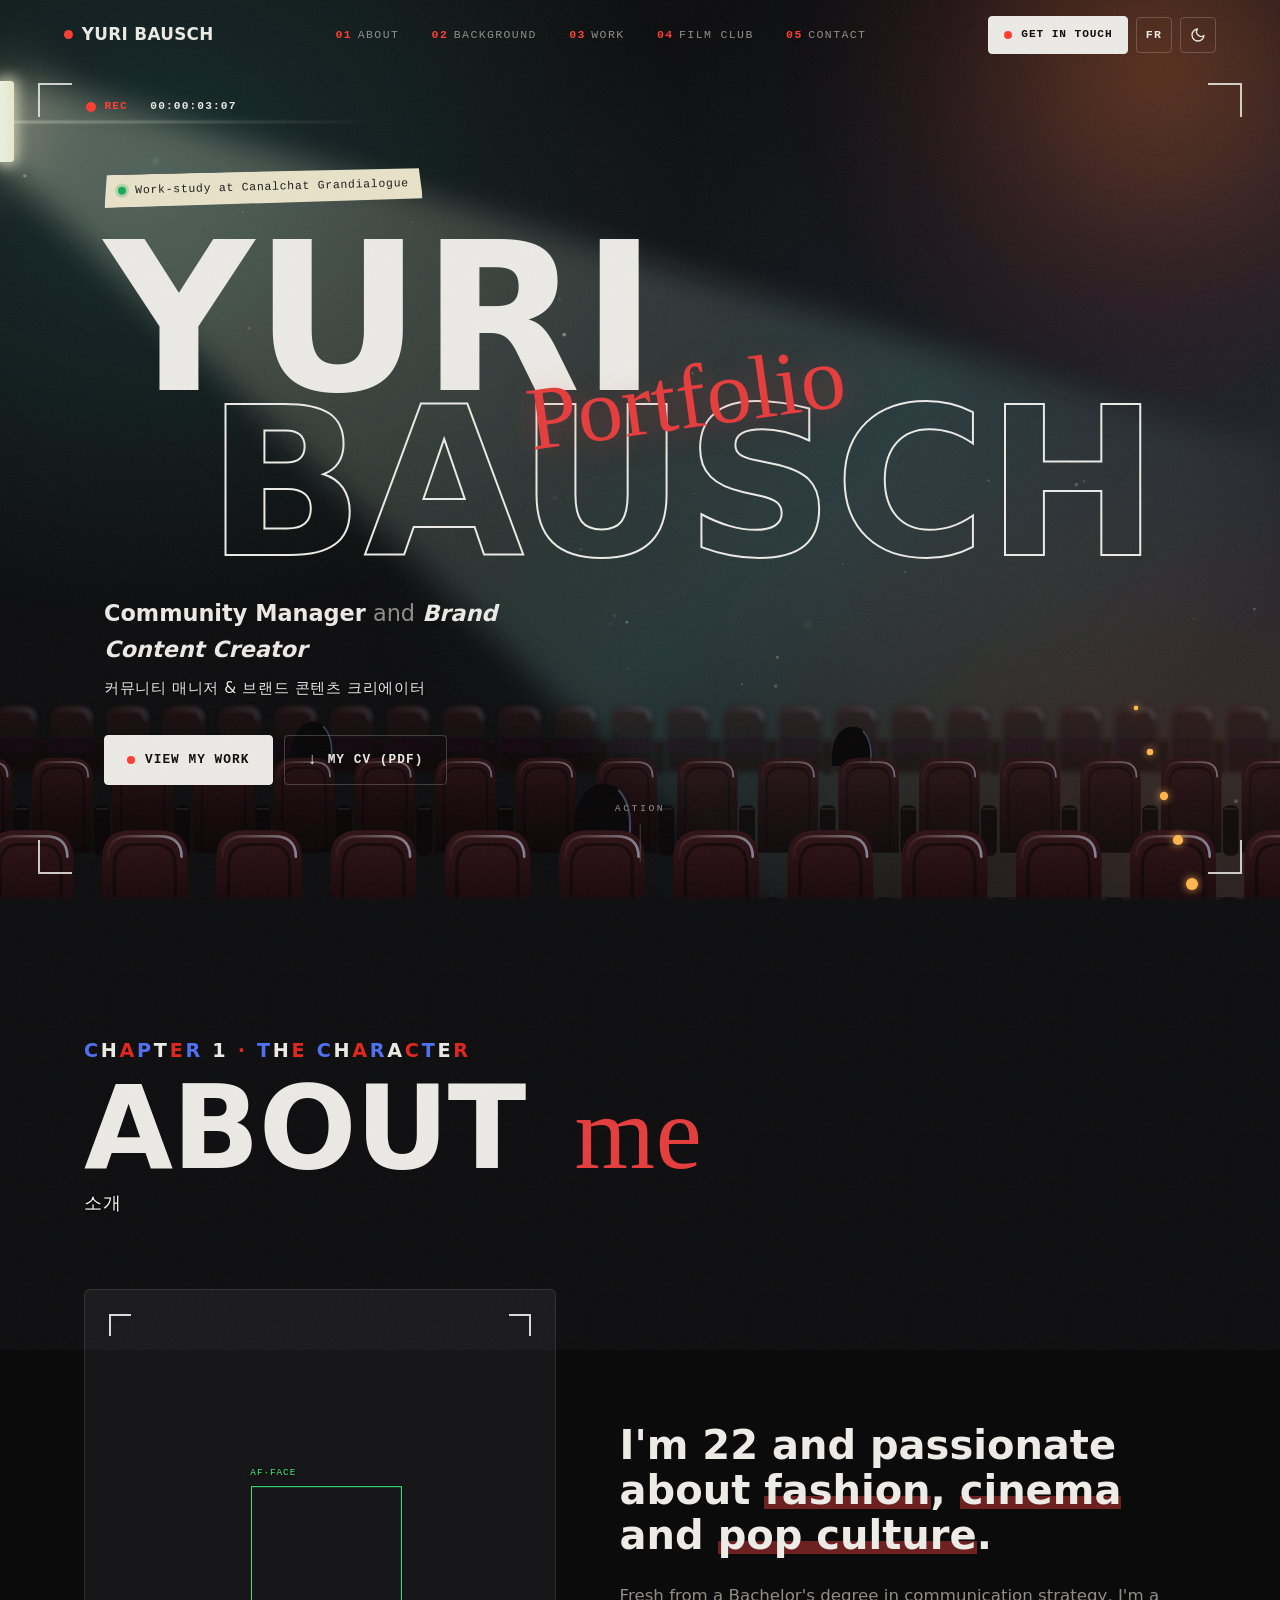
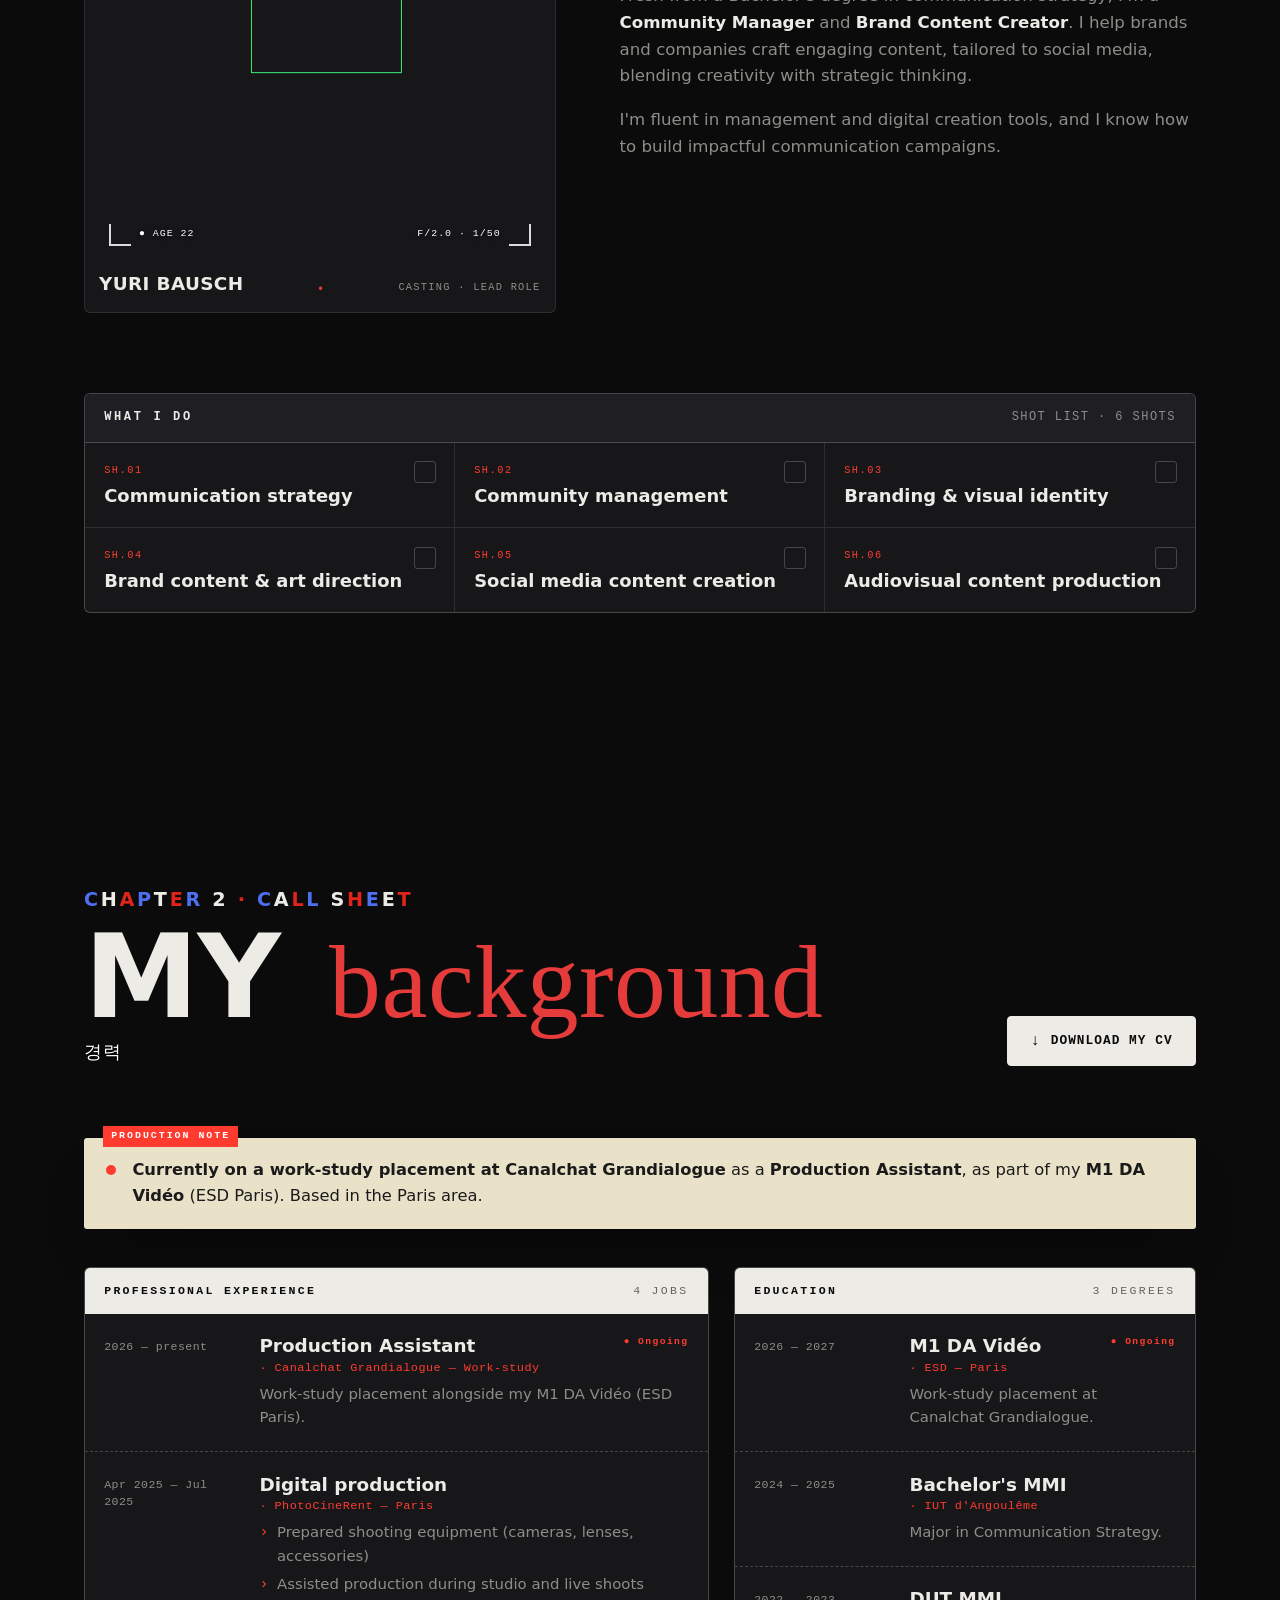
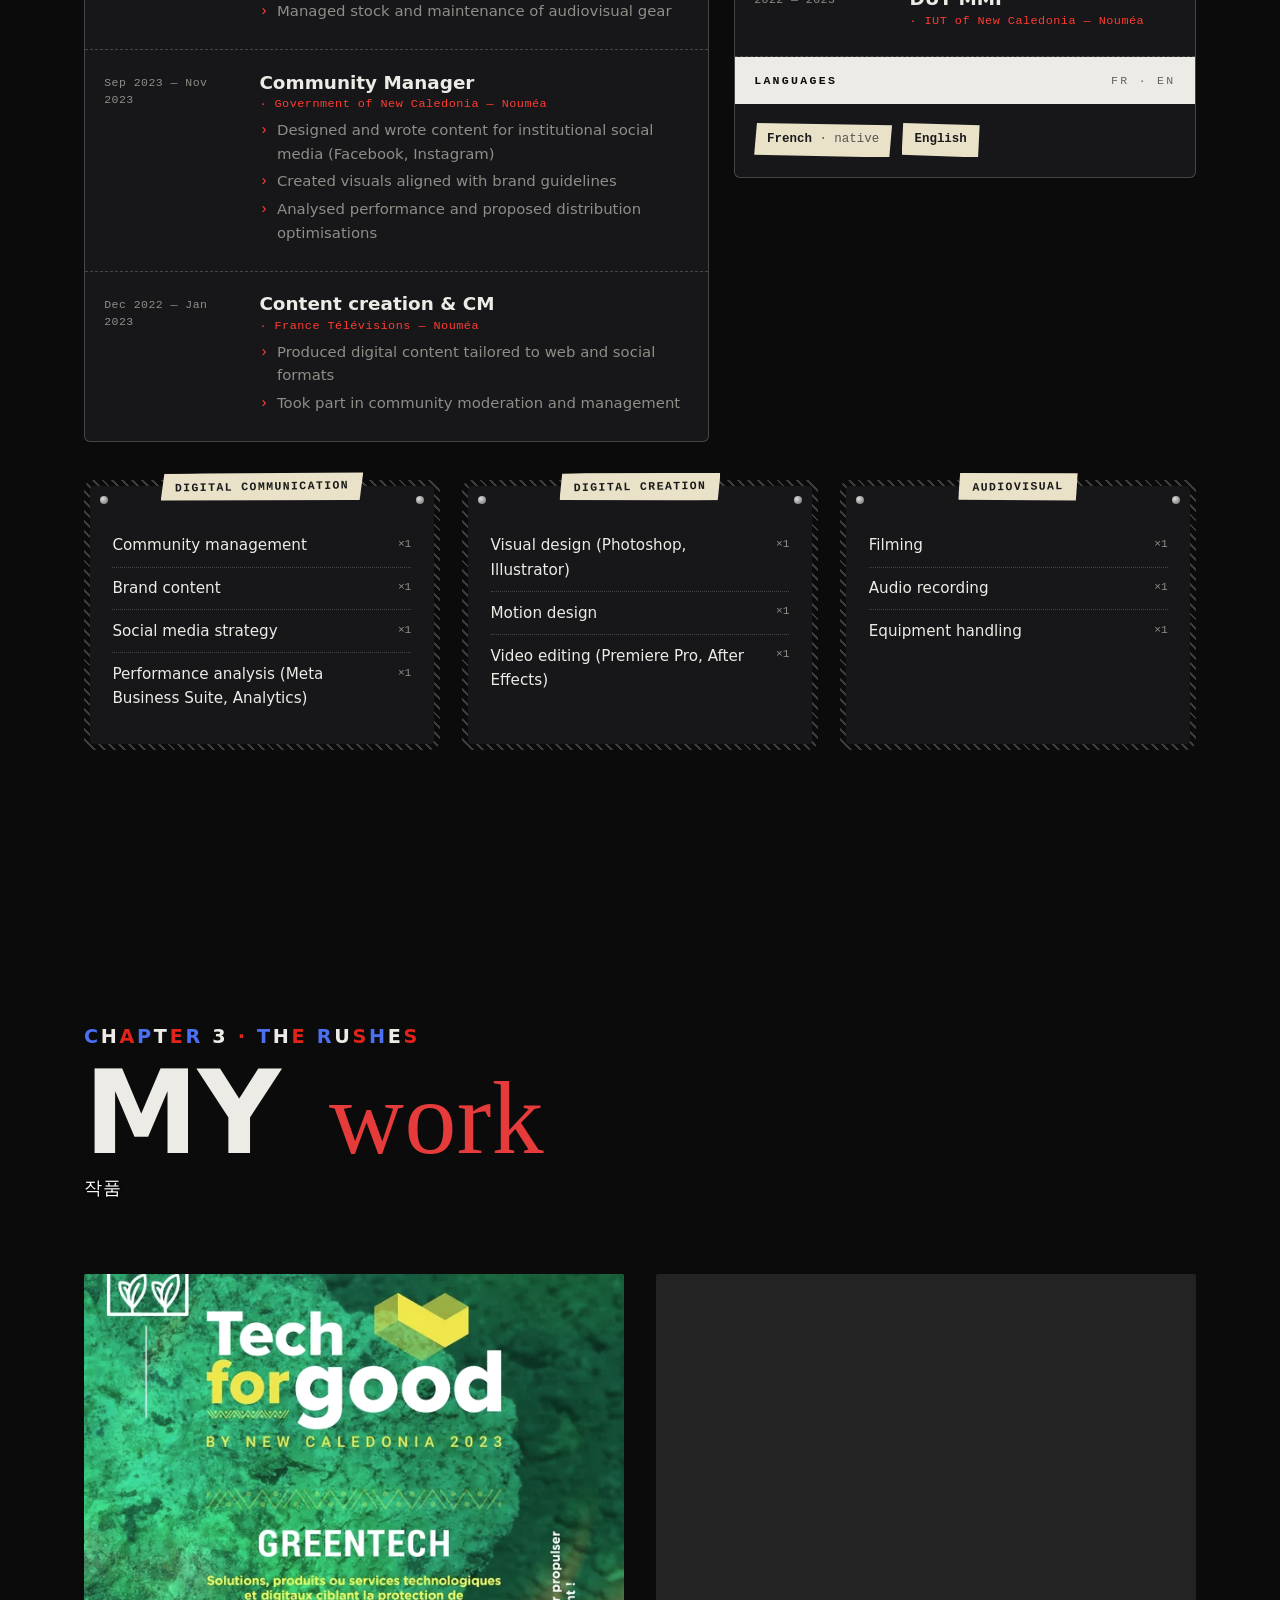
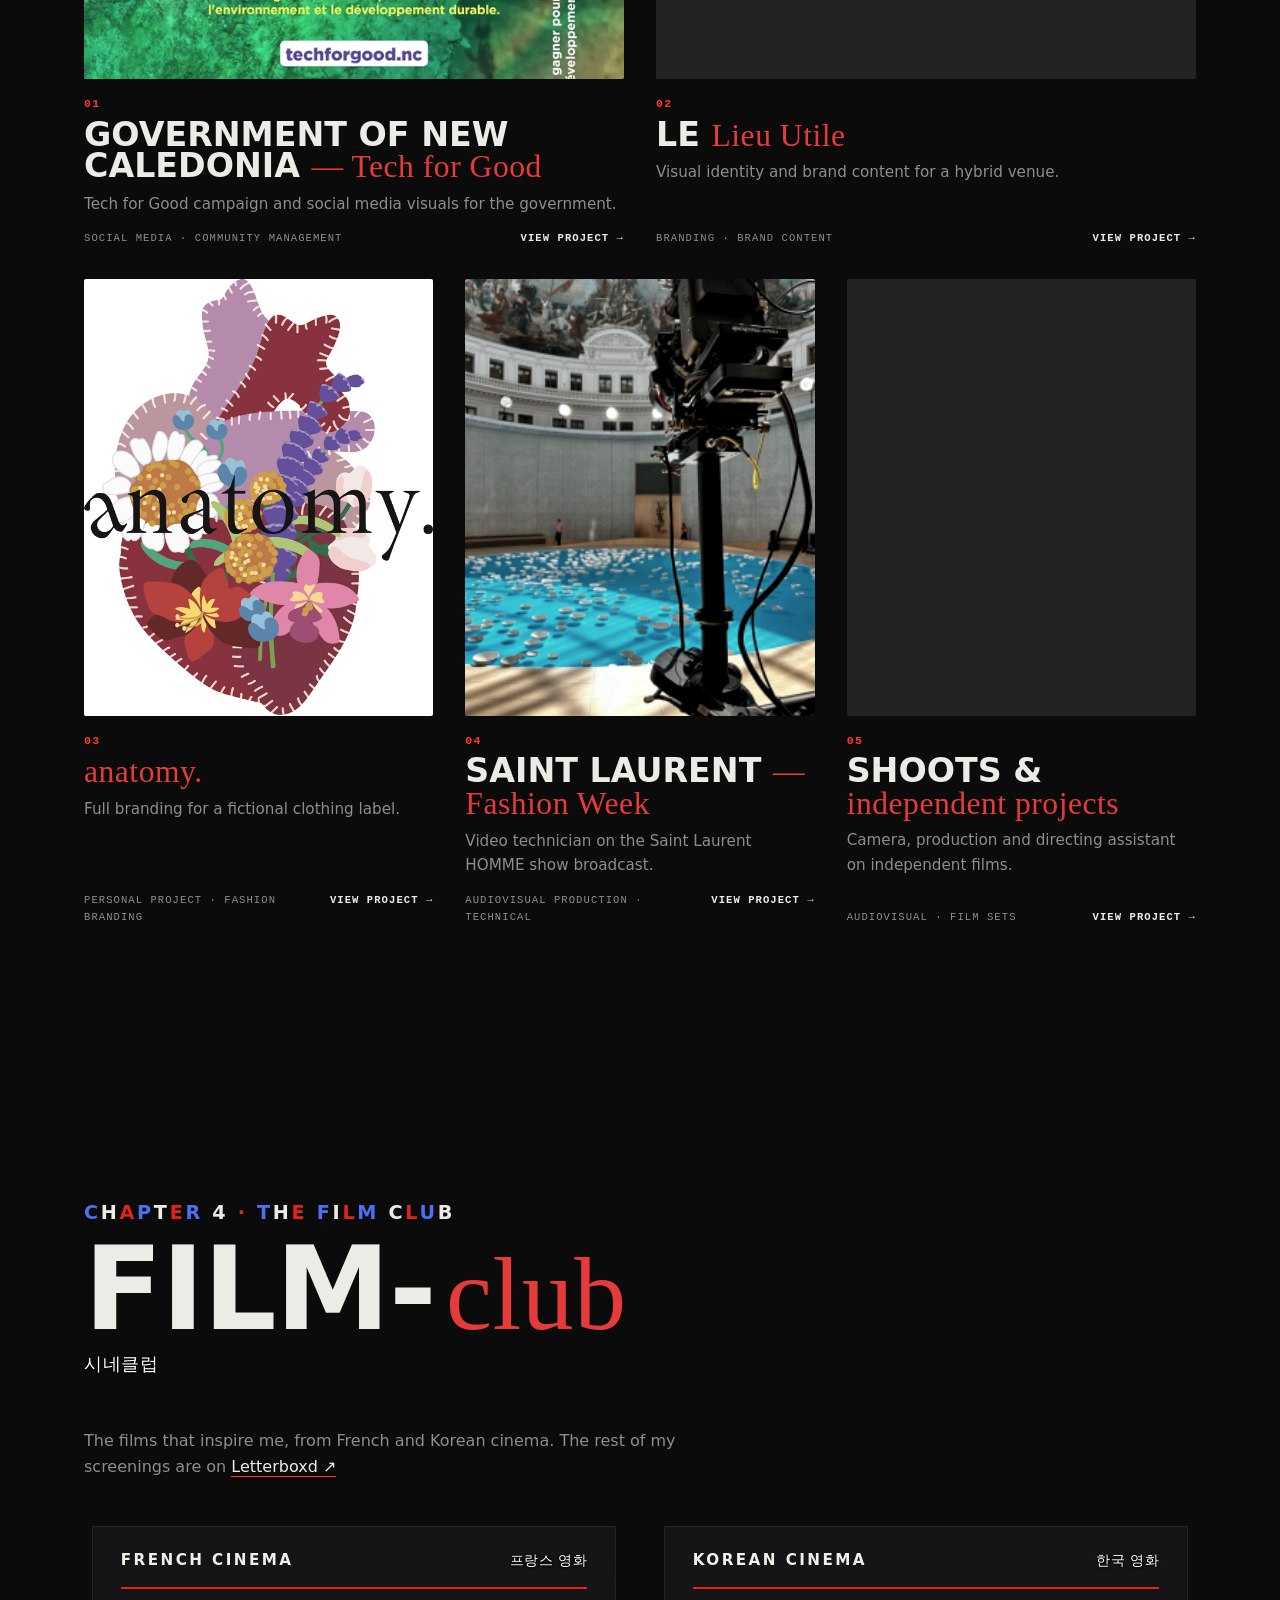
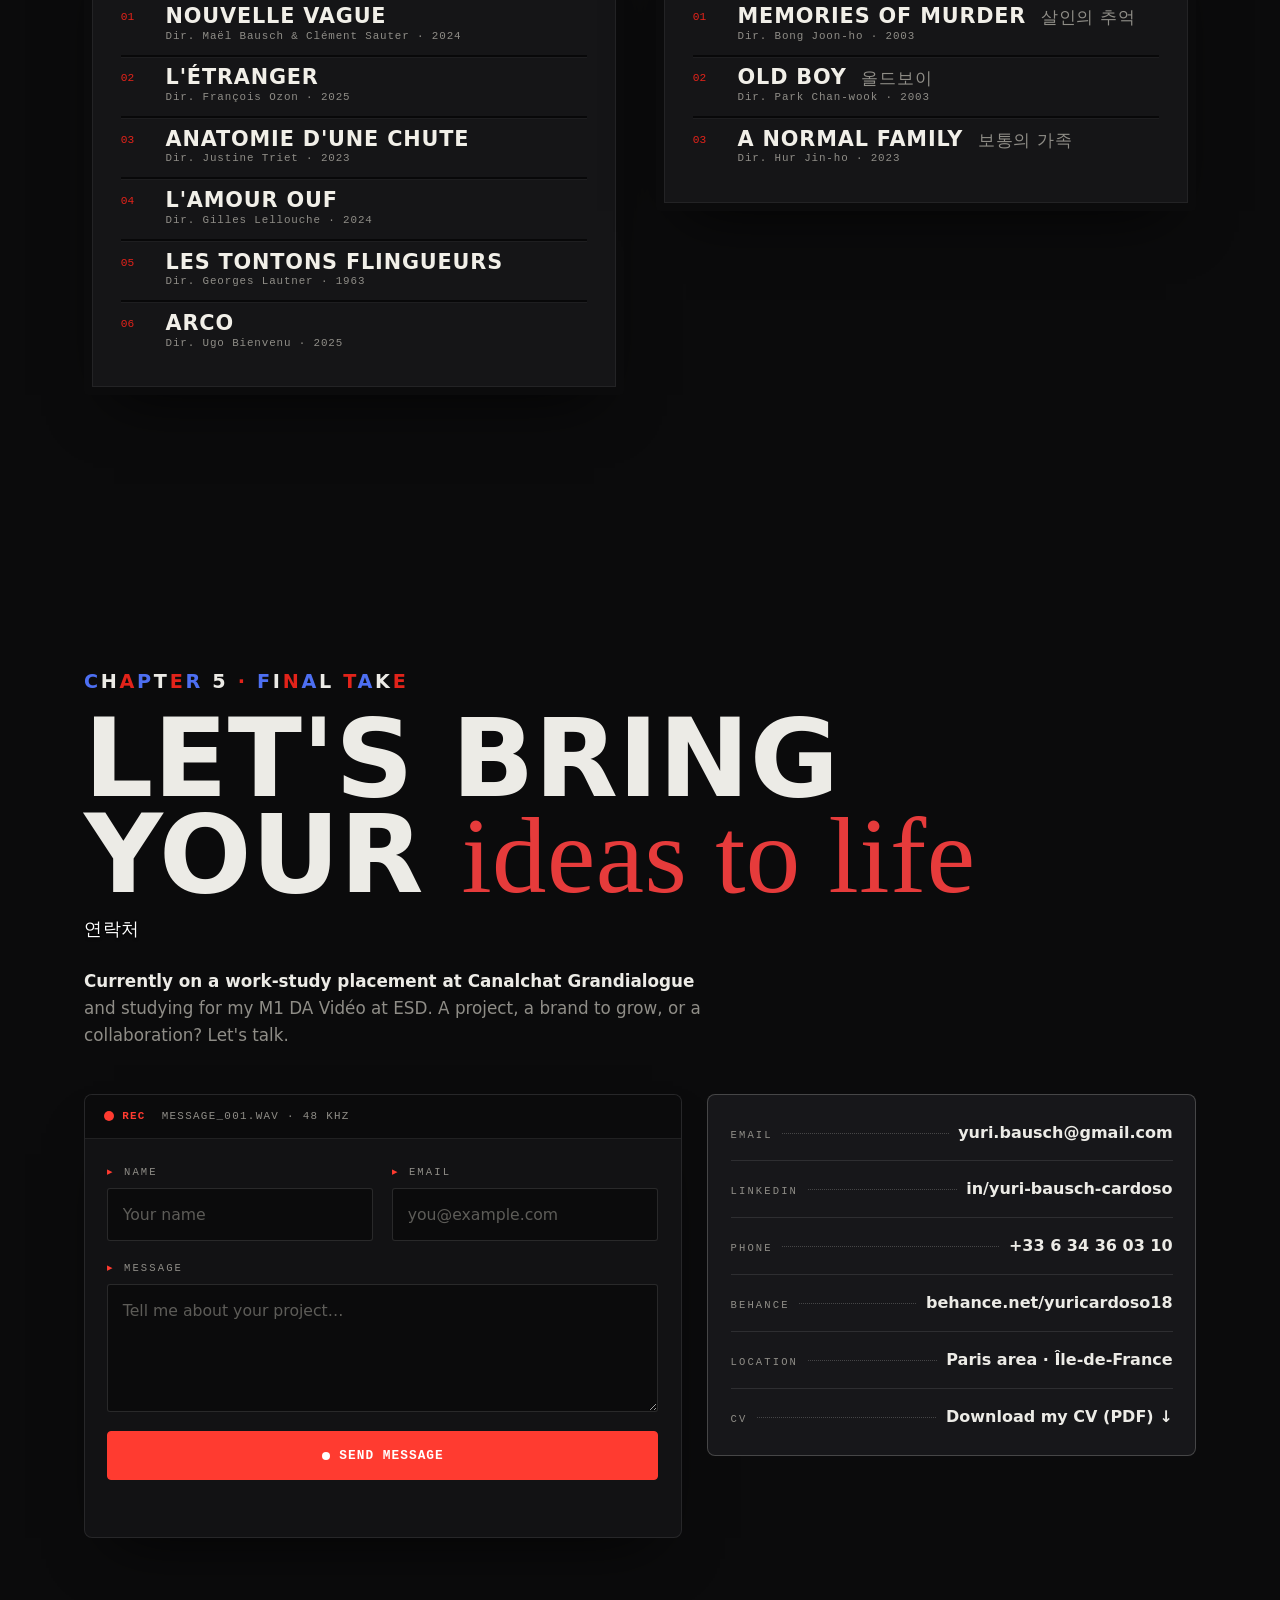
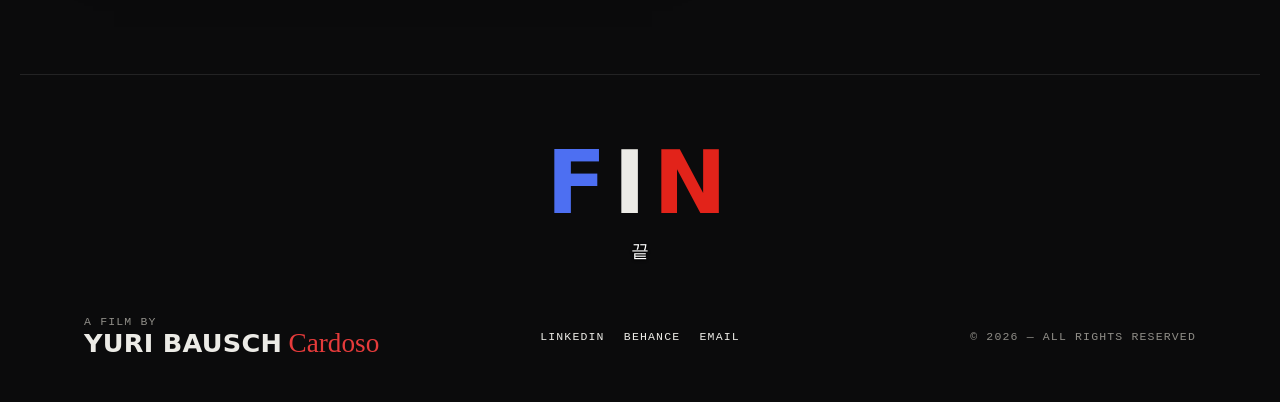
==== commit f60d7c39: "Ajoute des références à la Nouvelle Vague et au cinéma coréen Chapitres façon intertitres de Godard," ====
--- a/en/index.html
+++ b/en/index.html
@@ -68,6 +68,7 @@
   <link rel="preconnect" href="https://fonts.googleapis.com" />
   <link rel="preconnect" href="https://fonts.gstatic.com" crossorigin />
   <link href="https://fonts.googleapis.com/css2?family=Archivo:ital,wdth,wght@0,62..125,400..900;1,62..125,600..800&family=Great+Vibes&family=Inter:wght@400;500;600;700&family=JetBrains+Mono:wght@400;500;700&display=swap" rel="stylesheet" />
+  <link href="https://fonts.googleapis.com/css2?family=Noto+Sans+KR:wght@500;700&text=%EA%B0%80%EA%B0%9C%EA%B2%BD%EA%B5%AD%EB%81%9D%EB%84%A4%EB%8B%88%EB%93%9C%EB%9D%BD%EB%9E%91%EB%9E%9C%EB%9F%BD%EB%A0%A5%EB%A6%AC%EB%A7%A4%EB%AE%A4%EB%B3%B4%EB%B8%8C%EC%82%B4%EC%86%8C%EC%8A%A4%EC%8B%9C%EC%96%B5%EC%97%90%EC%97%B0%EC%98%81%EC%98%AC%EC%9D%98%EC%9D%B4%EC%9D%B8%EC%9E%91%EC%A0%80%EC%A1%B1%EC%B2%98%EC%B6%94%EC%B8%A0%EC%BB%A4%EC%BD%98%ED%81%AC%ED%81%B4%ED%84%B0%ED%85%90%ED%86%B5%ED%8B%B0%ED%92%88%ED%94%84%ED%95%9C%ED%99%94&display=swap" rel="stylesheet" />
   <link rel="stylesheet" href="../styles.css" />
 </head>
 <body>
@@ -81,7 +82,8 @@
       <a href="#about"><b>01</b>About</a>
       <a href="#parcours"><b>02</b>Background</a>
       <a href="#projects"><b>03</b>Work</a>
-      <a href="#contact"><b>04</b>Contact</a>
+      <a href="#cineclub"><b>04</b>Film club</a>
+      <a href="#contact"><b>05</b>Contact</a>
     </nav>
     <div class="nav__actions">
       <a href="#contact" class="btn btn--small nav__cta">Get in touch</a>
@@ -126,6 +128,7 @@
       <p class="hero__role">
         <strong>Community Manager</strong> and <em>Brand Content Creator</em>
       </p>
+      <p class="sub-ko sub-ko--hero" lang="ko">커뮤니티 매니저 &amp; 브랜드 콘텐츠 크리에이터</p>
       <div class="hero__cta">
         <a href="#projects" class="btn">View my work</a>
         <a href="../assets/CV-Yuri-Bausch.pdf" download class="btn btn--ghost btn--cv">
@@ -143,8 +146,9 @@
   <section class="about section" id="about" data-clip="About">
     <div class="section__head reveal">
       <div>
-        <span class="section__num">Scene 01 — The character</span>
+        <span class="section__num">Chapter 1 · The character</span>
         <h2 class="section__title">About <span class="script">me</span></h2>
+        <span class="sub-ko" lang="ko">소개</span>
       </div>
     </div>
     <div class="about__grid">
@@ -196,8 +200,9 @@
     <div class="section__head section__head--row reveal">
       <div class="section__headmain">
         <div>
-          <span class="section__num">Scene 02 — Call sheet</span>
+          <span class="section__num">Chapter 2 · Call sheet</span>
           <h2 class="section__title">My <span class="script">background</span></h2>
+        <span class="sub-ko" lang="ko">경력</span>
         </div>
       </div>
       <a href="../assets/CV-Yuri-Bausch.pdf" download class="btn btn--cv">
@@ -318,8 +323,9 @@
   <section class="projects section" id="projects" data-clip="Work">
     <div class="section__head reveal">
       <div>
-        <span class="section__num">Scene 03 — The rushes</span>
+        <span class="section__num">Chapter 3 · The rushes</span>
         <h2 class="section__title">My <span class="script">work</span></h2>
+        <span class="sub-ko" lang="ko">작품</span>
       </div>
     </div>
 
@@ -362,13 +368,48 @@
     </div>
   </section>
 
+  <!-- ===== 04 · CINÉ-CLUB ===== -->
+  <section class="cineclub section" id="cineclub" data-clip="Film club">
+    <div class="section__head reveal">
+      <div>
+        <span class="section__num">Chapter 4 · The film club</span>
+        <h2 class="section__title">Film-<span class="script">club</span></h2>
+        <span class="sub-ko" lang="ko">시네클럽</span>
+      </div>
+    </div>
+    <p class="cineclub__intro reveal">The films that inspire me, from French and Korean cinema. The rest of my screenings are on
+      <a href="https://letterboxd.com/Yuri_Kun/" target="_blank" rel="noopener noreferrer">Letterboxd ↗</a></p>
+    <div class="cineclub__grid reveal">
+      <div class="board">
+        <h3 class="board__head">French cinema <span class="sub-ko" lang="ko">프랑스 영화</span></h3>
+        <ol class="board__list">
+          <li><span class="board__n">01</span><span class="board__title">Nouvelle Vague</span><span class="board__meta">Dir. Maël Bausch &amp; Clément Sauter · 2024</span></li>
+          <li><span class="board__n">02</span><span class="board__title">L'Étranger</span><span class="board__meta">Dir. François Ozon · 2025</span></li>
+          <li><span class="board__n">03</span><span class="board__title">Anatomie d'une chute</span><span class="board__meta">Dir. Justine Triet · 2023</span></li>
+          <li><span class="board__n">04</span><span class="board__title">L'Amour ouf</span><span class="board__meta">Dir. Gilles Lellouche · 2024</span></li>
+          <li><span class="board__n">05</span><span class="board__title">Les Tontons flingueurs</span><span class="board__meta">Dir. Georges Lautner · 1963</span></li>
+          <li><span class="board__n">06</span><span class="board__title">Arco</span><span class="board__meta">Dir. Ugo Bienvenu · 2025</span></li>
+        </ol>
+      </div>
+      <div class="board">
+        <h3 class="board__head">Korean cinema <span class="sub-ko" lang="ko">한국 영화</span></h3>
+        <ol class="board__list">
+          <li><span class="board__n">01</span><span class="board__title">Memories of Murder <span class="board__ko" lang="ko">살인의 추억</span></span><span class="board__meta">Dir. Bong Joon-ho · 2003</span></li>
+          <li><span class="board__n">02</span><span class="board__title">Old Boy <span class="board__ko" lang="ko">올드보이</span></span><span class="board__meta">Dir. Park Chan-wook · 2003</span></li>
+          <li><span class="board__n">03</span><span class="board__title">A Normal Family <span class="board__ko" lang="ko">보통의 가족</span></span><span class="board__meta">Dir. Hur Jin-ho · 2023</span></li>
+        </ol>
+      </div>
+    </div>
+  </section>
+
   <!-- ===== 04 · CONTACT ===== -->
   <section class="contact section" id="contact" data-clip="Contact">
     <div class="contact__inner reveal">
       <div class="contact__head">
         <div>
-          <span class="section__num">Scene 04 — Final take</span>
+          <span class="section__num">Chapter 5 · Final take</span>
           <h2 class="contact__title">Let's bring your <span class="script">ideas to life</span></h2>
+          <span class="sub-ko" lang="ko">연락처</span>
         </div>
       </div>
       <p class="contact__text">
@@ -441,6 +482,7 @@
   </main>
 
   <footer class="footer">
+    <div class="fin"><span class="fin__fr">Fin</span><span class="fin__ko sub-ko" lang="ko">끝</span></div>
     <span class="footer__film">A film by <b>Yuri Bausch<span class="script footer__script">Cardoso</span></b></span>
     <nav class="footer__social">
       <a href="https://www.linkedin.com/in/yuri-bausch-cardoso" target="_blank" rel="noopener noreferrer">LinkedIn</a>
--- a/styles.css
+++ b/styles.css
@@ -34,14 +34,16 @@
 
   --pad:   clamp(1rem, 5vw, 5rem);
   --maxw:  1240px;
-  --edit-h: 3px;           /* hauteur de la barre de progression en bas */
+  --edit-h: 3px;
+  --nv-blue: #4d6ff2;  /* bleu Pierrot le fou */
+  --nv-red:  #e2231a;           /* hauteur de la barre de progression en bas */
   color-scheme: dark;
 }
 
-/* Thème clair : la feuille de service (papier crème, encre noire) */
+/* Thème clair : le plateau studio (fond cyclo, encre noire) */
 :root[data-theme="light"] {
-  --bg:       #f3f0e5;
-  --bg-2:     #ebe7d9;
+  --bg:       #e9e5dc;   /* fond cyclo gris chaud */
+  --bg-2:     #e1ddd2;
   --panel:    #fbfaf4;
   --panel-2:  #f1eee2;
   --ink:      #151515;
@@ -51,7 +53,7 @@
   --shadow:   0 30px 60px -32px rgba(40, 32, 10, 0.35);
   --grade-a:  rgba(63, 160, 170, 0.14);
   --grade-b:  rgba(255, 138, 61, 0.16);
-  --nav-bg:   rgba(243, 240, 229, 0.8);
+  --nav-bg:   rgba(233, 229, 220, 0.82);
   color-scheme: light;
 }
 
@@ -120,6 +122,125 @@
   80%  { transform: translate(3%, 3%); }
   100% { transform: translate(0, 0); }
 }
+
+/* ---------- Décor fixe derrière la page ---------- */
+@property --tint { syntax: "<color>"; inherits: false; initial-value: rgba(63, 208, 201, 0.12); }
+.scene {
+  position: fixed; inset: 0;
+  z-index: -1;
+  pointer-events: none;
+  overflow: hidden;
+}
+.scene > * { position: absolute; transition: opacity 0.6s ease; }
+
+/* Sombre : salle de projection — faisceau depuis la cabine, en haut à gauche */
+.scene__beam {
+  inset: 0;
+  filter: blur(16px);
+  mix-blend-mode: screen;
+}
+.scene__beam i {
+  position: absolute; inset: 0;
+  clip-path: polygon(0 10%, 3% 9%, 100% 50%, 100% 100%, 60% 100%, 0 18%);
+  background:
+    radial-gradient(140% 140% at 0 14%, rgba(255, 236, 205, 0.34), rgba(255, 236, 205, 0.1) 45%, transparent 80%);
+  animation: beam-flicker 2.6s steps(1) infinite;
+}
+@keyframes beam-flicker {
+  0%   { opacity: 1; }
+  17%  { opacity: 0.88; }
+  21%  { opacity: 1; }
+  58%  { opacity: 0.93; }
+  61%  { opacity: 1; }
+  83%  { opacity: 0.9; }
+  86%  { opacity: 1; }
+}
+.scene__beam i::after {
+  /* teintes de l'image projetée qui passent dans le faisceau */
+  content: ""; position: absolute; inset: 0;
+  background: radial-gradient(130% 130% at 0 14%, transparent 25%, var(--tint, rgba(63, 208, 201, 0.12)) 60%, transparent 88%);
+  animation: film-tint 9s steps(1) infinite;
+}
+@keyframes film-tint {
+  0%   { --tint: rgba(63, 208, 201, 0.12); opacity: 1; }
+  14%  { --tint: rgba(255, 138, 61, 0.14); }
+  31%  { --tint: rgba(255, 255, 255, 0.06); }
+  43%  { --tint: rgba(230, 59, 59, 0.10); }
+  58%  { --tint: rgba(63, 208, 201, 0.08); }
+  72%  { --tint: rgba(255, 194, 75, 0.12); }
+  86%  { --tint: rgba(120, 140, 255, 0.08); }
+}
+.scene.is-warming .scene__beam i { animation: beam-warm 0.9s ease-out; }
+@keyframes beam-warm {
+  0%   { opacity: 0; transform: scale(0.6); transform-origin: 0 0; }
+  30%  { opacity: 0.5; }
+  40%  { opacity: 0.15; }
+  100% { opacity: 1; transform: none; }
+}
+.scene__dust { inset: 0; width: 100%; height: 100%; }
+/* fenêtre de la cabine de projection : d'où sort le faisceau */
+.scene__booth {
+  left: 0; top: 9vh;
+  width: 14px; height: 9vh;
+  background: linear-gradient(to right, #fff6e4, #ffe7c2);
+  border-radius: 0 3px 3px 0;
+  box-shadow: 0 0 14px 4px rgba(255, 232, 196, 0.75), 0 0 60px 18px rgba(255, 220, 170, 0.25);
+}
+.scene__booth::after {
+  /* reflet de l'objectif */
+  content: ""; position: absolute; left: 0; top: 50%;
+  width: 30vw; height: 2px; margin-top: -1px;
+  background: linear-gradient(to right, rgba(255, 236, 205, 0.55), transparent);
+  filter: blur(1px);
+}
+:root[data-theme="light"] .scene__booth { opacity: 0; }
+
+/* Clair : plateau studio — fond cyclo, deux boîtes à lumière, marques au sol */
+.scene__soft {
+  top: -24vw;
+  width: 58vw; aspect-ratio: 1;
+  border-radius: 50%;
+  background: radial-gradient(closest-side, #fffdf7, rgba(255, 251, 240, 0.75) 40%, rgba(255, 251, 240, 0.25) 70%, transparent);
+}
+.scene__soft--l { left: -16vw; }
+.scene__soft--r { right: -16vw; }
+
+:root:not([data-theme="light"]) .scene__soft { opacity: 0; }
+:root[data-theme="light"] .scene__beam,
+:root[data-theme="light"] .scene__dust { opacity: 0; }
+:root[data-theme="light"] .scene {
+  background:
+    radial-gradient(110% 70% at 50% 0%, rgba(255, 253, 247, 0.9), transparent 70%),
+    radial-gradient(ellipse at 50% 40%, transparent 50%, rgba(110, 88, 56, 0.14)),
+    linear-gradient(to bottom, transparent 62%, rgba(120, 98, 62, 0.09));
+}
+
+/* Ombres douces des projecteurs sur le plateau */
+:root[data-theme="light"] .poster__img,
+:root[data-theme="light"] .about__frame,
+:root[data-theme="light"] .credit-card,
+:root[data-theme="light"] .gallery,
+:root[data-theme="light"] .pp__step {
+  box-shadow: 0 30px 44px -28px rgba(70, 54, 28, 0.45), 0 2px 6px rgba(70, 54, 28, 0.08);
+}
+
+/* ---------- Décor du hero : deux illustrations ---------- */
+.set { position: absolute; inset: 0; z-index: -1; pointer-events: none; overflow: hidden; }
+.set__dark, .set__light { position: absolute; inset: 0; transition: opacity 0.6s ease; }
+.set svg { display: block; width: 100%; height: 100%; }
+:root[data-theme="light"] .set__dark,
+:root:not([data-theme="light"]) .set__light { opacity: 0; }
+/* sur petit écran, le matériel passerait derrière le texte : on garde le sol */
+@media (max-width: 900px) { .set .gear { display: none; } }
+
+/* Rideau des projecteurs : trois rampes qui s'allument tour à tour */
+.lights {
+  position: fixed; inset: 0;
+  z-index: 300;
+  pointer-events: none;
+  display: grid; grid-template-columns: repeat(3, 1fr);
+}
+.lights i { background: #000; opacity: 0; }
 
 /* ---------- Boutons ---------- */
 .btn {
@@ -247,8 +368,7 @@
   position: absolute; inset: 0; z-index: -2;
   background:
     radial-gradient(60% 70% at 12% 20%, var(--grade-a), transparent 70%),
-    radial-gradient(55% 65% at 92% 85%, var(--grade-b), transparent 70%),
-    var(--bg);
+    radial-gradient(55% 65% at 92% 85%, var(--grade-b), transparent 70%);
 }
 .hero__leak {
   position: absolute; z-index: -1;
@@ -260,7 +380,7 @@
   animation: leak 9s ease-in-out infinite alternate;
   pointer-events: none;
 }
-:root[data-theme="light"] .hero__leak { opacity: 0.55; }
+:root[data-theme="light"] .hero__leak { opacity: 0; }
 @keyframes leak {
   0%   { transform: translate(0, 0) scale(1); opacity: 0.7; }
   50%  { opacity: 1; }
@@ -324,7 +444,8 @@
   letter-spacing: -0.01em;
   text-transform: uppercase;
 }
-.hero__name { font-size: clamp(5.5rem, 21vw, 18rem); display: block; }
+/* suit aussi la hauteur : le hero tient dans le premier écran */
+.hero__name { font-size: clamp(5.5rem, min(21vw, 23vh), 18rem); display: block; }
 .hero__name--2 {
   color: transparent;
   -webkit-text-stroke: 2px var(--ink);
@@ -338,7 +459,7 @@
   top: 38%;
   font-family: var(--script);
   font-weight: 400; font-stretch: 100%;
-  font-size: clamp(3rem, 9vw, 8rem);
+  font-size: clamp(3rem, min(9vw, 10vh), 8rem);
   color: var(--red);
   text-transform: none;
   letter-spacing: 0;
@@ -399,14 +520,34 @@
 .section__head--row { justify-content: space-between; }
 .section__head--row > .section__headmain { display: flex; align-items: flex-end; gap: clamp(1.2rem, 4vw, 3rem); flex-wrap: wrap; }
 
+/* Chapitres façon intertitres de Godard : lettres bleu / blanc / rouge */
 .section__num {
   display: block;
-  font-family: var(--mono);
-  font-size: 0.72rem; letter-spacing: 0.25em;
+  font-family: var(--display); font-weight: 800; font-stretch: 100%;
+  font-size: clamp(1rem, 1.5vw, 1.25rem); letter-spacing: 0.14em;
   text-transform: uppercase;
   color: var(--rec);
-  margin-bottom: 0.6rem;
-}
+  margin-bottom: 0.8rem;
+}
+.godard i { font-style: normal; }
+.godard i:nth-of-type(3n+1) { color: var(--nv-blue); }
+.godard i:nth-of-type(3n+2) { color: var(--ink); }
+.godard i:nth-of-type(3n)   { color: var(--nv-red); }
+
+/* Sous-titres coréens, comme un film sous-titré */
+.sub-ko {
+  display: block;
+  margin-top: 0.7rem;
+  font-family: "Noto Sans KR", var(--body);
+  font-weight: 500; font-size: clamp(0.9rem, 1.4vw, 1.1rem);
+  letter-spacing: 0.04em;
+  color: #fff;
+  text-shadow: 0 0 2px #000, 0 1px 3px #000, 0 0 1px #000;
+}
+.sub-ko--hero { margin-top: 0.5rem; font-size: clamp(0.85rem, 1.2vw, 1rem); opacity: 0.92; }
+/* en clair : sous-titre noir détouré de blanc (les tableaux du ciné-club restent sombres) */
+:root[data-theme="light"] .sub-ko { color: #111; text-shadow: 0 0 2px #fff, 0 1px 3px rgba(255, 255, 255, 0.9); }
+:root[data-theme="light"] .board .sub-ko { color: #fff; text-shadow: 0 0 2px #000, 0 1px 3px #000; }
 .section__title {
   font-family: var(--display);
   font-weight: 900;
@@ -975,6 +1116,59 @@
 a.contact__card:hover { color: var(--rec); padding-left: 0.4rem; }
 a.contact__card:hover .contact__label { color: var(--rec); }
 
+/* ---------- 04 · CINÉ-CLUB : tableau à lettres d'un cinéma de quartier ---------- */
+.cineclub__intro { max-width: 60ch; color: var(--ink-soft); margin: -1.4rem 0 2.4rem; }
+.cineclub__intro a { color: var(--ink); border-bottom: 1px solid var(--rec); }
+.cineclub__intro a:hover { color: var(--rec); }
+.cineclub__grid {
+  display: grid; grid-template-columns: repeat(auto-fit, minmax(min(100%, 420px), 1fr));
+  gap: clamp(1.2rem, 3vw, 2rem);
+  align-items: start;
+}
+.board {
+  --ink: #f1efe8; --ink-soft: #8f8d87;
+  padding: 1.4rem clamp(1rem, 2.5vw, 1.8rem) 1.6rem;
+  background: #151517;
+  border: 8px solid #0b0b0c;
+  border-radius: 4px;
+  box-shadow: inset 0 0 0 1px rgba(255, 255, 255, 0.06), var(--shadow);
+  color: var(--ink);
+}
+.board__head {
+  display: flex; align-items: baseline; justify-content: space-between; gap: 1rem; flex-wrap: wrap;
+  padding-bottom: 0.9rem; margin-bottom: 0.4rem;
+  border-bottom: 2px solid var(--nv-red);
+  font-family: var(--display); font-weight: 800; font-stretch: 100%;
+  font-size: 0.95rem; letter-spacing: 0.16em; text-transform: uppercase;
+}
+.board__head .sub-ko { margin: 0; font-size: 0.85rem; }
+.board__list { list-style: none; }
+.board__list li {
+  display: grid; grid-template-columns: 2.2rem minmax(0, 1fr); column-gap: 0.6rem;
+  min-height: 48px; padding: 0.6rem 0;
+  align-content: center;
+  /* rainure du tableau à lettres */
+  border-bottom: 2px solid rgba(0, 0, 0, 0.6);
+  box-shadow: 0 1px 0 rgba(255, 255, 255, 0.04);
+}
+.board__list li:last-child { border-bottom: 0; box-shadow: none; }
+.board__n { grid-row: span 2; font-family: var(--mono); font-size: 0.7rem; color: var(--nv-red); padding-top: 0.25rem; }
+.board__title {
+  font-family: var(--display); font-weight: 800; font-stretch: 80%;
+  font-size: clamp(1.05rem, 1.8vw, 1.3rem); text-transform: uppercase; letter-spacing: 0.04em; line-height: 1.1;
+}
+.board__ko { font-family: "Noto Sans KR", var(--body); font-weight: 500; font-size: 0.8em; color: var(--ink-soft); margin-left: 0.4rem; text-transform: none; }
+.board__meta { font-family: var(--mono); font-size: 0.68rem; letter-spacing: 0.08em; color: var(--ink-soft); }
+
+/* Carton « Fin » des films français des années 60, sous-titré en coréen */
+.fin { grid-column: 1 / -1; display: flex; flex-direction: column; align-items: center; padding: 1rem 0 2rem; }
+.fin__fr {
+  font-family: var(--display); font-weight: 900; font-stretch: 100%;
+  font-size: clamp(3rem, 8vw, 5.5rem); line-height: 1; letter-spacing: 0.08em;
+  text-transform: uppercase;
+}
+.fin__ko { margin-top: 0.6rem; }
+
 /* ---------- Footer : fin du film ---------- */
 .footer {
   max-width: var(--maxw); margin: 0 auto;
@@ -1135,20 +1329,16 @@
   .pp__step--next { text-align: left; }
 }
 
-/* ---------- Transitions : lumière de salle et cut au noir ---------- */
-/* changement de thème : le script ouvre le nouveau thème en cercle */
-html.vt-theme::view-transition-old(root),
-html.vt-theme::view-transition-new(root) { animation: none; mix-blend-mode: normal; }
-
+/* ---------- Transition entre les pages : l'iris (Les Quatre Cents Coups) ---------- */
 /* changement de page : coupe franche au noir, puis ouverture */
 @media (prefers-reduced-motion: no-preference) {
   @view-transition { navigation: auto; }
 }
 ::view-transition { background: #000; }
-html:not(.vt-theme)::view-transition-old(root) { animation: cut-out 0.16s ease-in both; }
-html:not(.vt-theme)::view-transition-new(root) { animation: cut-in 0.45s ease-out 0.12s both; }
-@keyframes cut-out { to { opacity: 0; } }
-@keyframes cut-in { from { opacity: 0; } }
+::view-transition-old(root) { animation: iris-close 0.42s cubic-bezier(.6, 0, .9, .5) both; }
+::view-transition-new(root) { animation: iris-open 0.55s cubic-bezier(.1, .5, .4, 1) 0.42s both; }
+@keyframes iris-close { from { clip-path: circle(75% at 50% 50%); } to { clip-path: circle(0 at 50% 50%); } }
+@keyframes iris-open { from { clip-path: circle(0 at 50% 50%); } to { clip-path: circle(75% at 50% 50%); } }
 
 /* ---------- Lightbox = moniteur ---------- */
 .lightbox {
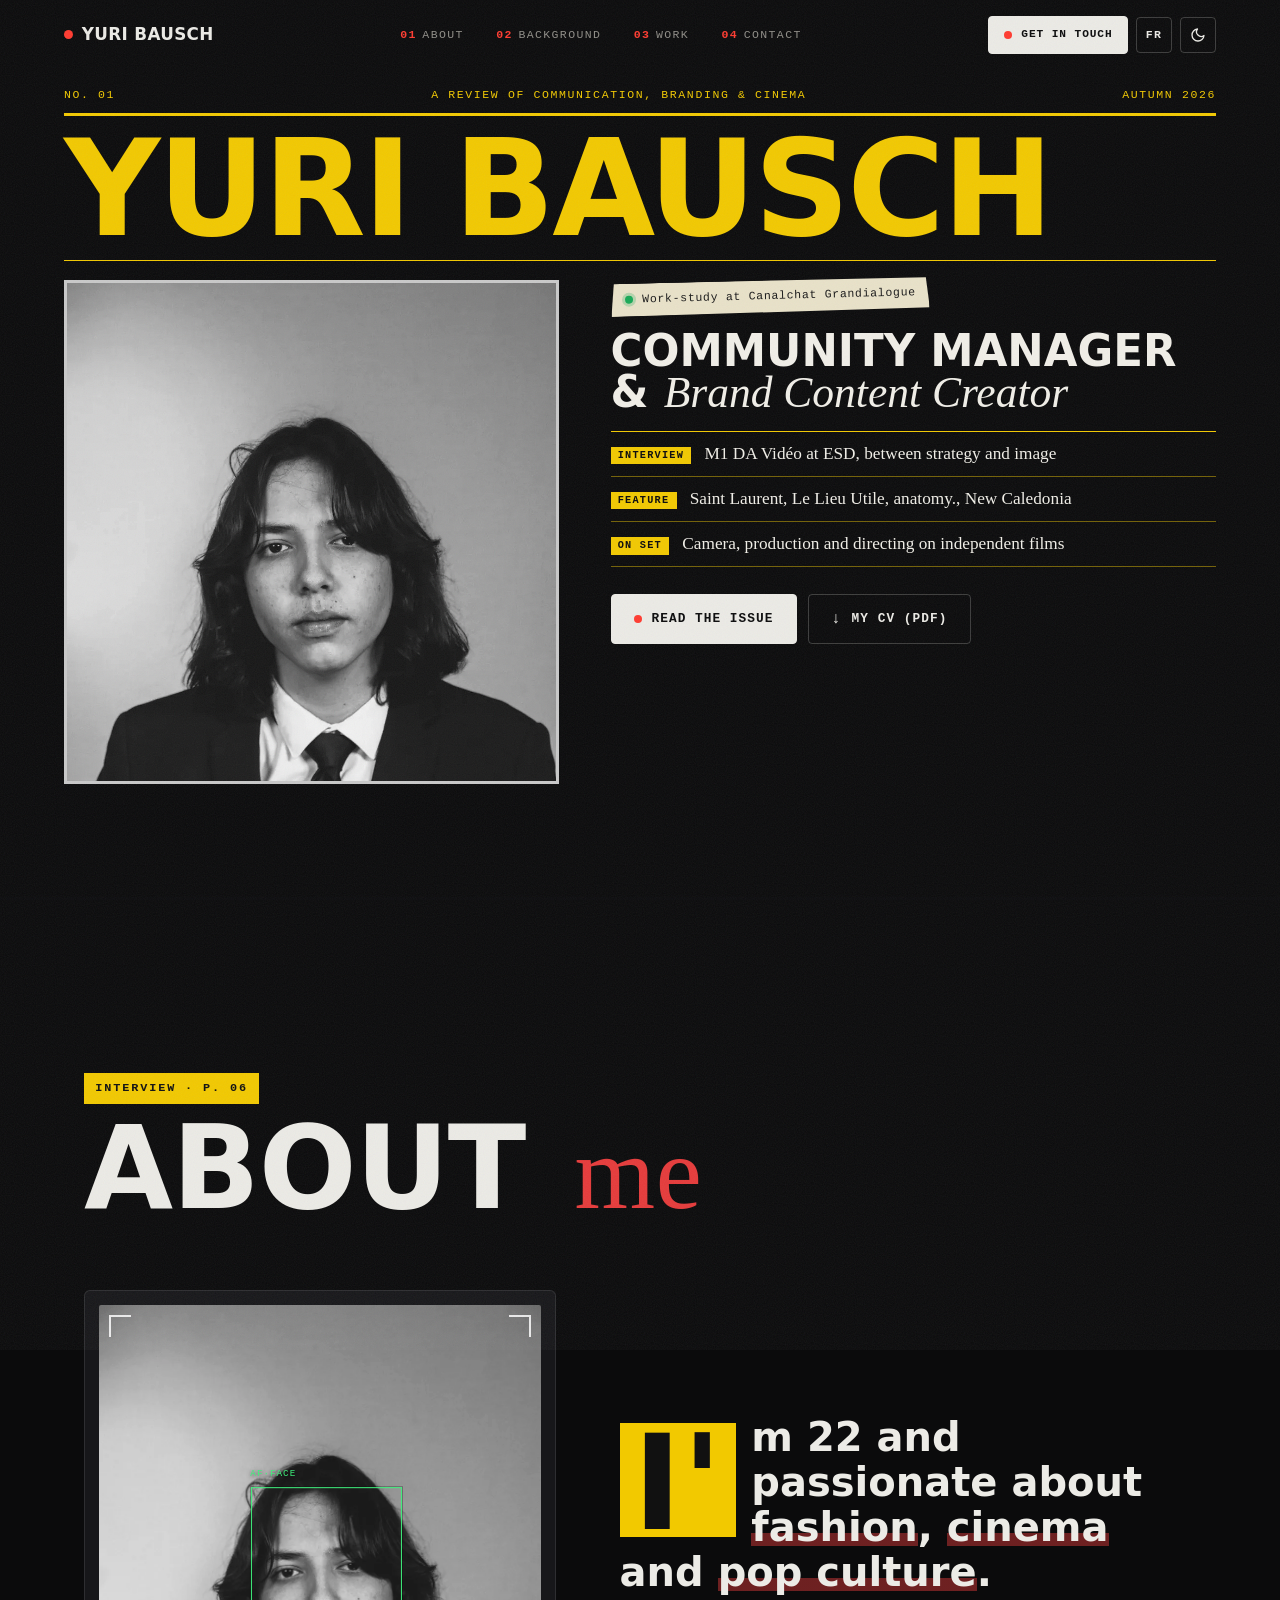
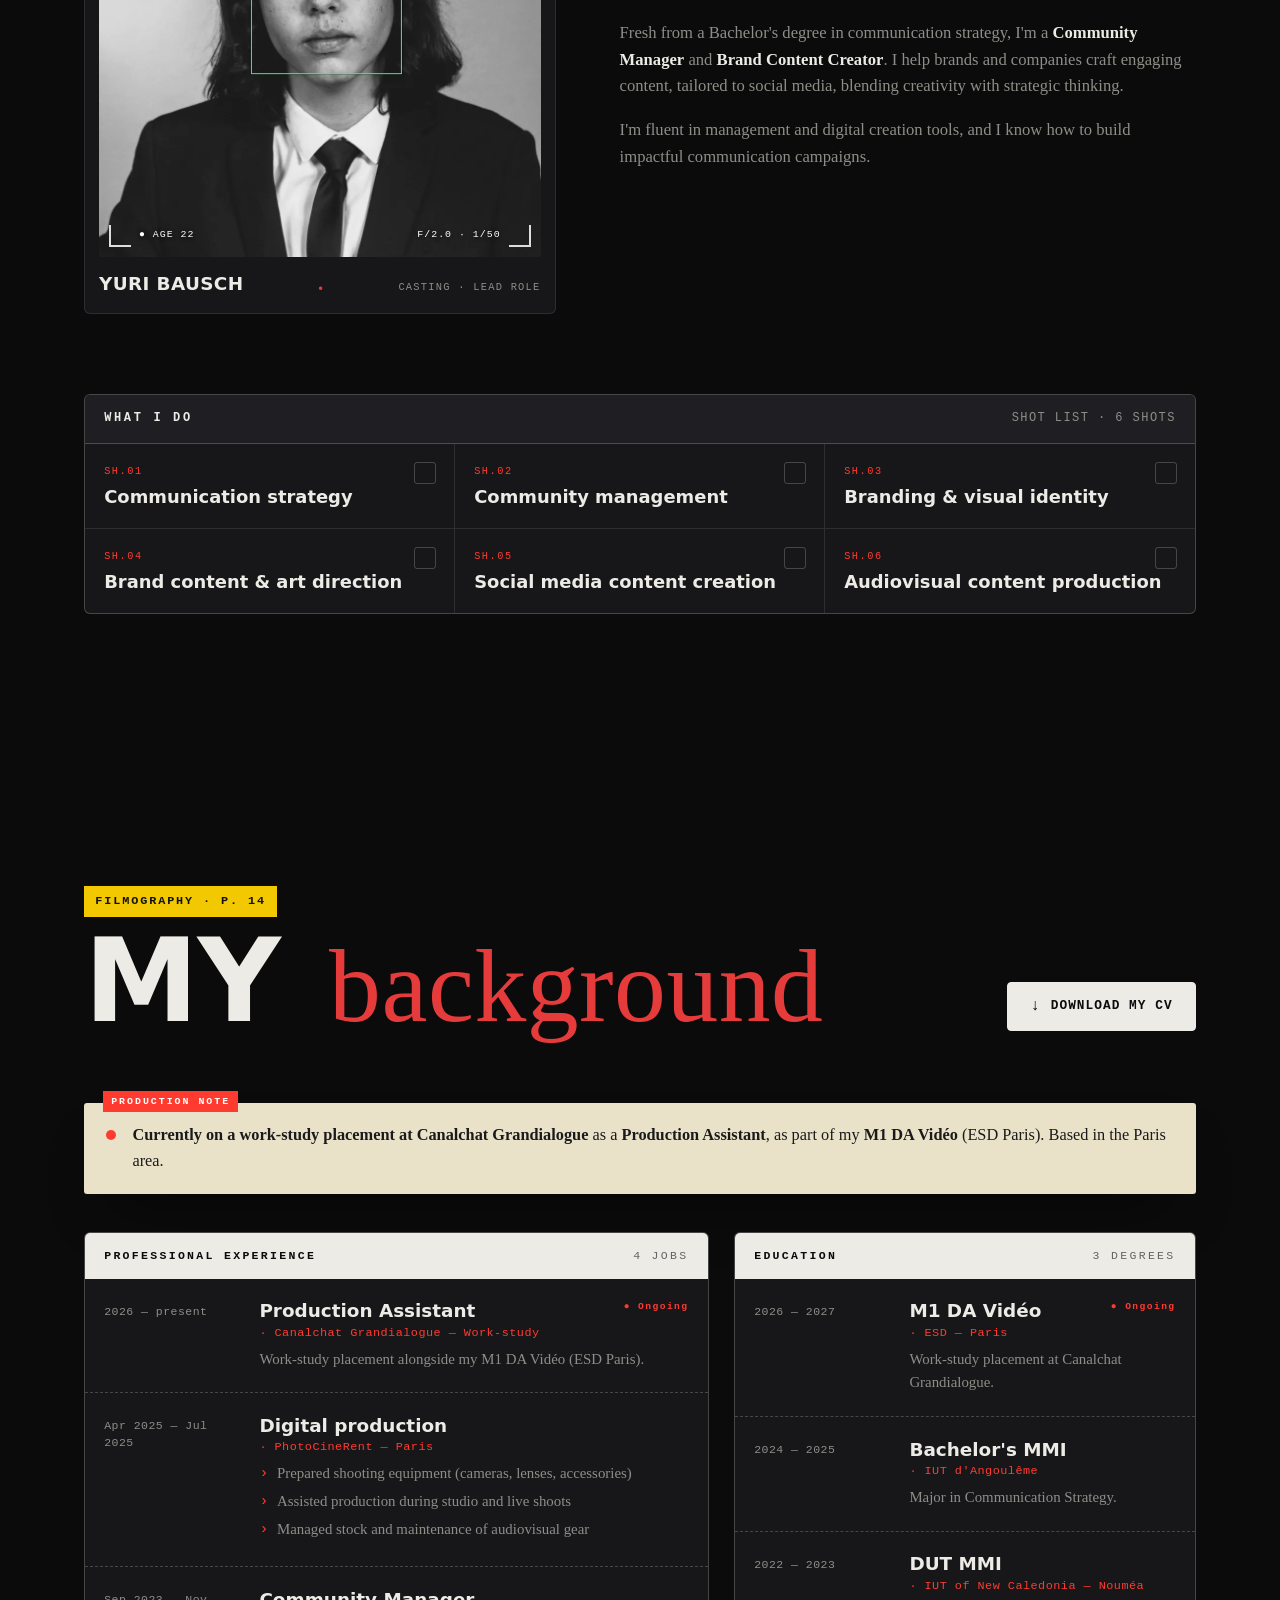
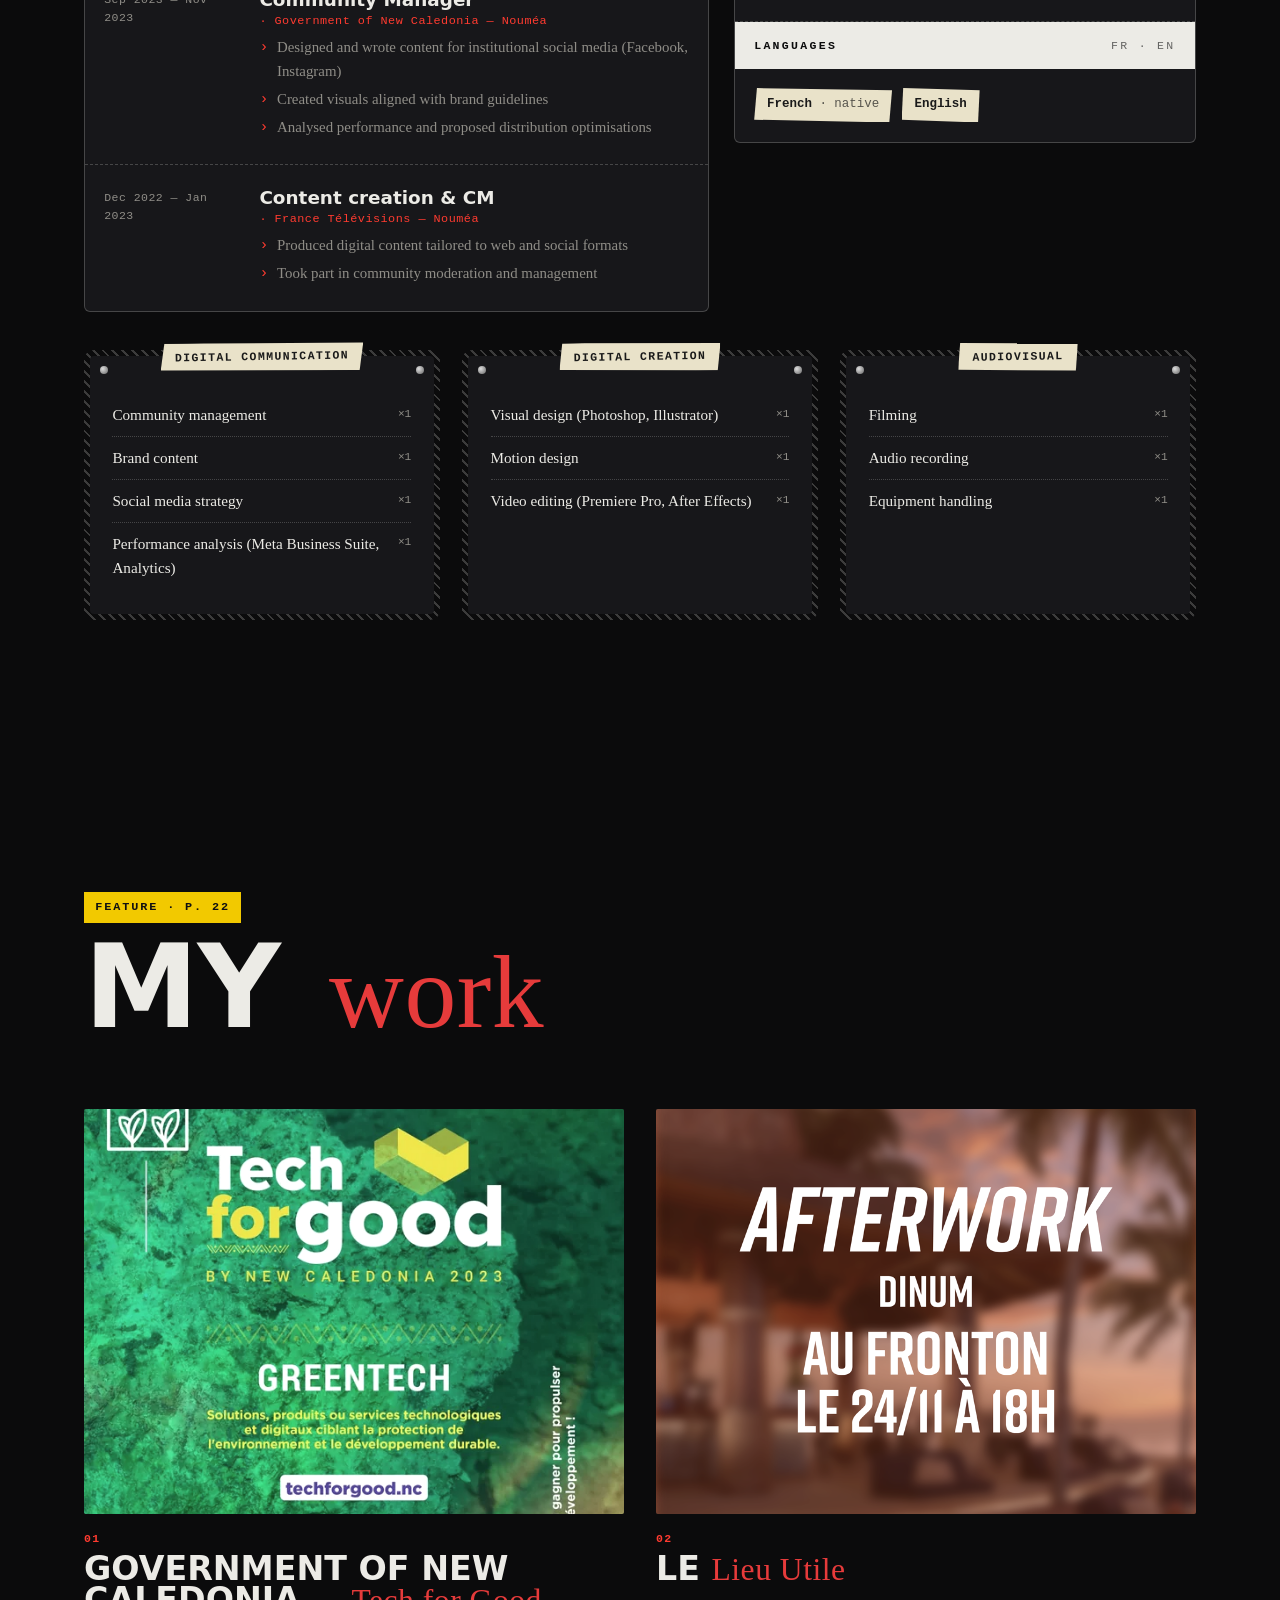
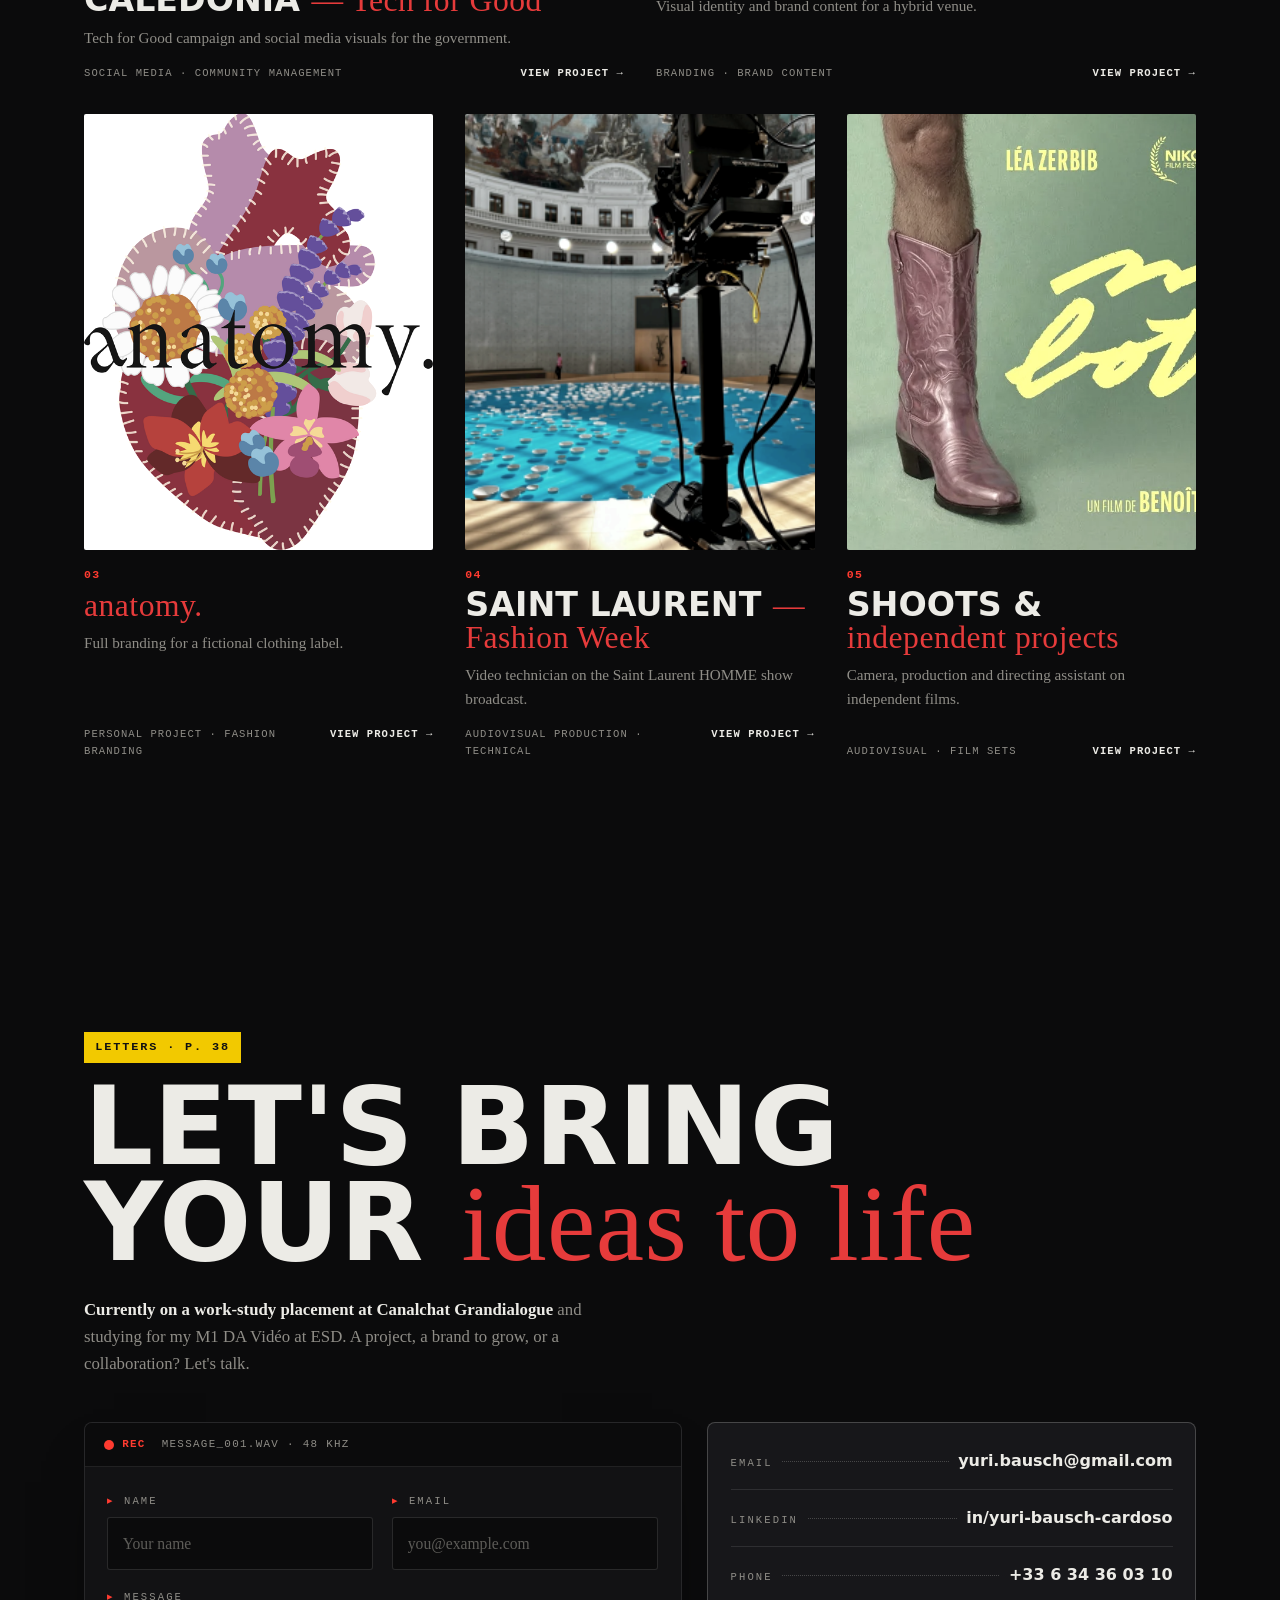
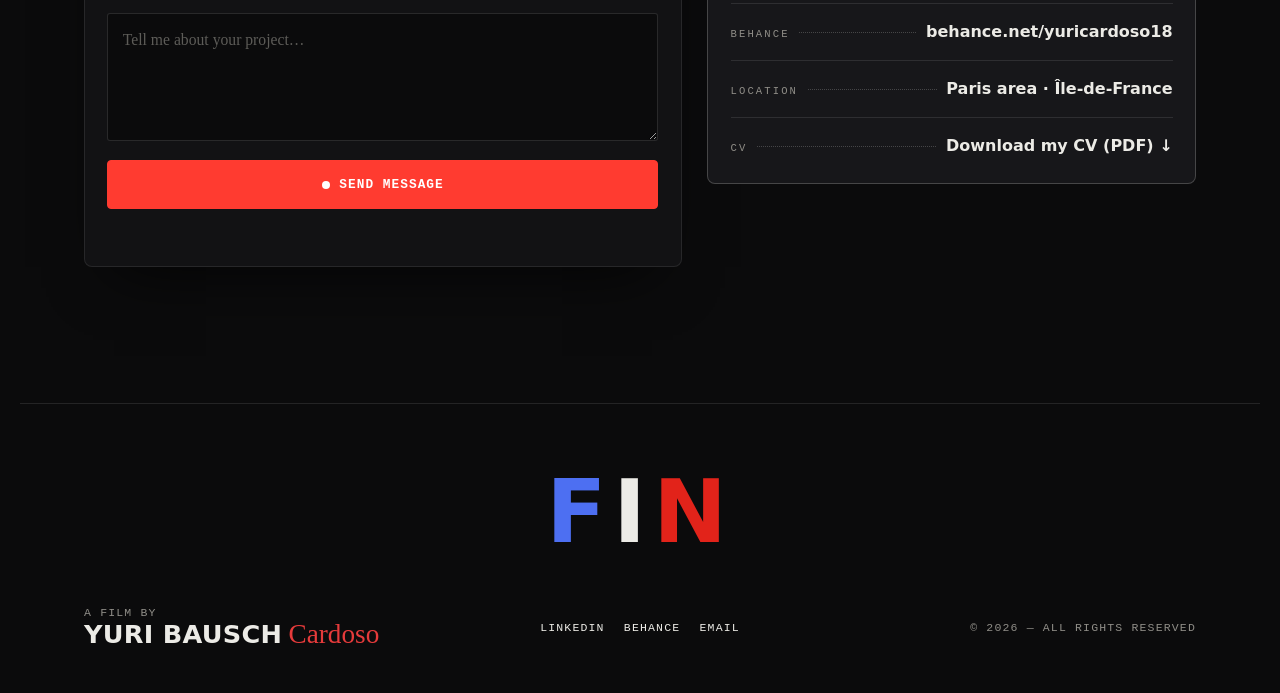
==== commit 19b26131: "Refonte en revue de cinéma : couverture, rubriques, typo de revue L'accueil devient la couverture d'" ====
--- a/en/index.html
+++ b/en/index.html
@@ -67,8 +67,7 @@
 
   <link rel="preconnect" href="https://fonts.googleapis.com" />
   <link rel="preconnect" href="https://fonts.gstatic.com" crossorigin />
-  <link href="https://fonts.googleapis.com/css2?family=Archivo:ital,wdth,wght@0,62..125,400..900;1,62..125,600..800&family=Great+Vibes&family=Inter:wght@400;500;600;700&family=JetBrains+Mono:wght@400;500;700&display=swap" rel="stylesheet" />
-  <link href="https://fonts.googleapis.com/css2?family=Noto+Sans+KR:wght@500;700&text=%EA%B0%80%EA%B0%9C%EA%B2%BD%EA%B5%AD%EB%81%9D%EB%84%A4%EB%8B%88%EB%93%9C%EB%9D%BD%EB%9E%91%EB%9E%9C%EB%9F%BD%EB%A0%A5%EB%A6%AC%EB%A7%A4%EB%AE%A4%EB%B3%B4%EB%B8%8C%EC%82%B4%EC%86%8C%EC%8A%A4%EC%8B%9C%EC%96%B5%EC%97%90%EC%97%B0%EC%98%81%EC%98%AC%EC%9D%98%EC%9D%B4%EC%9D%B8%EC%9E%91%EC%A0%80%EC%A1%B1%EC%B2%98%EC%B6%94%EC%B8%A0%EC%BB%A4%EC%BD%98%ED%81%AC%ED%81%B4%ED%84%B0%ED%85%90%ED%86%B5%ED%8B%B0%ED%92%88%ED%94%84%ED%95%9C%ED%99%94&display=swap" rel="stylesheet" />
+  <link href="https://fonts.googleapis.com/css2?family=Archivo:ital,wdth,wght@0,62..125,400..900;1,62..125,600..800&family=Great+Vibes&family=Inter:wght@400;500;600;700&family=JetBrains+Mono:wght@400;500;700&family=Newsreader:ital,opsz,wght@0,6..72,400..600;1,6..72,400..500&display=swap" rel="stylesheet" />
   <link rel="stylesheet" href="../styles.css" />
 </head>
 <body>
@@ -82,8 +81,7 @@
       <a href="#about"><b>01</b>About</a>
       <a href="#parcours"><b>02</b>Background</a>
       <a href="#projects"><b>03</b>Work</a>
-      <a href="#cineclub"><b>04</b>Film club</a>
-      <a href="#contact"><b>05</b>Contact</a>
+      <a href="#contact"><b>04</b>Contact</a>
     </nav>
     <div class="nav__actions">
       <a href="#contact" class="btn btn--small nav__cta">Get in touch</a>
@@ -102,53 +100,42 @@
   </header>
 
   <main>
-  <!-- ===== HERO: camera viewfinder ===== -->
-  <section class="hero" id="hero" data-clip="Intro">
-    <div class="hero__bars" aria-hidden="true"></div>
-    <div class="hero__leak" aria-hidden="true"></div>
-
-    <div class="vf" aria-hidden="true">
-      <span class="vf__c vf__c--tl"></span><span class="vf__c vf__c--tr"></span>
-      <span class="vf__c vf__c--bl"></span><span class="vf__c vf__c--br"></span>
-      <div class="vf__row">
-        <span class="vf__rec">REC</span><span class="vf__tc" id="tc">00:00:00:00</span>
-      </div>
-    </div>
-
-    <div class="hero__inner">
-      <p class="hero__badge">
-        <span class="hero__badge-dot"></span>
-        Work-study at Canalchat Grandialogue
-      </p>
-      <h1 class="hero__title">
-        <span class="hero__name">YURI</span>
-        <span class="hero__script">Portfolio</span>
-        <span class="hero__name hero__name--2">BAUSCH</span>
-      </h1>
-      <p class="hero__role">
-        <strong>Community Manager</strong> and <em>Brand Content Creator</em>
-      </p>
-      <p class="sub-ko sub-ko--hero" lang="ko">커뮤니티 매니저 &amp; 브랜드 콘텐츠 크리에이터</p>
-      <div class="hero__cta">
-        <a href="#projects" class="btn">View my work</a>
-        <a href="../assets/CV-Yuri-Bausch.pdf" download class="btn btn--ghost btn--cv">
-          <span class="btn--cv-icon">↓</span> My CV (PDF)
-        </a>
-      </div>
-    </div>
-    <a href="#about" class="hero__scroll" aria-label="Scroll">
-      Action
-      <span></span>
-    </a>
+  <!-- ===== COUVERTURE : le numéro de la revue ===== -->
+  <section class="hero cover" id="hero" data-clip="Cover">
+    <div class="cover__inner">
+      <div class="cover__top">
+        <span>No. 01</span><span>A review of communication, branding &amp; cinema</span><span>Autumn 2026</span>
+      </div>
+      <h1 class="cover__mast">Yuri Bausch</h1>
+      <div class="cover__body">
+        <figure class="cover__still">
+          <img src="../assets/photo.webp" alt="Portrait of Yuri Bausch" width="900" height="1125" decoding="async" />
+        </figure>
+        <div class="cover__lines">
+          <p class="hero__badge"><span class="hero__badge-dot"></span>Work-study at Canalchat Grandialogue</p>
+          <p class="cover__lead"><b>Community Manager</b> &amp; <em>Brand Content Creator</em></p>
+          <ul class="cover__teasers">
+            <li><span>Interview</span> M1 DA Vidéo at ESD, between strategy and image</li>
+            <li><span>Feature</span> Saint Laurent, Le Lieu Utile, anatomy., New Caledonia</li>
+            <li><span>On set</span> Camera, production and directing on independent films</li>
+          </ul>
+          <div class="hero__cta">
+            <a href="#projects" class="btn">Read the issue</a>
+            <a href="../assets/CV-Yuri-Bausch.pdf" download class="btn btn--ghost btn--cv">
+              <span class="btn--cv-icon">↓</span> My CV (PDF)
+            </a>
+          </div>
+        </div>
+      </div>
+    </div>
   </section>
 
   <!-- ===== 01 · ABOUT ===== -->
   <section class="about section" id="about" data-clip="About">
     <div class="section__head reveal">
       <div>
-        <span class="section__num">Chapter 1 · The character</span>
+        <span class="section__num">Interview · p. 06</span>
         <h2 class="section__title">About <span class="script">me</span></h2>
-        <span class="sub-ko" lang="ko">소개</span>
       </div>
     </div>
     <div class="about__grid">
@@ -200,9 +187,8 @@
     <div class="section__head section__head--row reveal">
       <div class="section__headmain">
         <div>
-          <span class="section__num">Chapter 2 · Call sheet</span>
+          <span class="section__num">Filmography · p. 14</span>
           <h2 class="section__title">My <span class="script">background</span></h2>
-        <span class="sub-ko" lang="ko">경력</span>
         </div>
       </div>
       <a href="../assets/CV-Yuri-Bausch.pdf" download class="btn btn--cv">
@@ -323,9 +309,8 @@
   <section class="projects section" id="projects" data-clip="Work">
     <div class="section__head reveal">
       <div>
-        <span class="section__num">Chapter 3 · The rushes</span>
+        <span class="section__num">Feature · p. 22</span>
         <h2 class="section__title">My <span class="script">work</span></h2>
-        <span class="sub-ko" lang="ko">작품</span>
       </div>
     </div>
 
@@ -368,48 +353,13 @@
     </div>
   </section>
 
-  <!-- ===== 04 · CINÉ-CLUB ===== -->
-  <section class="cineclub section" id="cineclub" data-clip="Film club">
-    <div class="section__head reveal">
-      <div>
-        <span class="section__num">Chapter 4 · The film club</span>
-        <h2 class="section__title">Film-<span class="script">club</span></h2>
-        <span class="sub-ko" lang="ko">시네클럽</span>
-      </div>
-    </div>
-    <p class="cineclub__intro reveal">The films that inspire me, from French and Korean cinema. The rest of my screenings are on
-      <a href="https://letterboxd.com/Yuri_Kun/" target="_blank" rel="noopener noreferrer">Letterboxd ↗</a></p>
-    <div class="cineclub__grid reveal">
-      <div class="board">
-        <h3 class="board__head">French cinema <span class="sub-ko" lang="ko">프랑스 영화</span></h3>
-        <ol class="board__list">
-          <li><span class="board__n">01</span><span class="board__title">Nouvelle Vague</span><span class="board__meta">Dir. Maël Bausch &amp; Clément Sauter · 2024</span></li>
-          <li><span class="board__n">02</span><span class="board__title">L'Étranger</span><span class="board__meta">Dir. François Ozon · 2025</span></li>
-          <li><span class="board__n">03</span><span class="board__title">Anatomie d'une chute</span><span class="board__meta">Dir. Justine Triet · 2023</span></li>
-          <li><span class="board__n">04</span><span class="board__title">L'Amour ouf</span><span class="board__meta">Dir. Gilles Lellouche · 2024</span></li>
-          <li><span class="board__n">05</span><span class="board__title">Les Tontons flingueurs</span><span class="board__meta">Dir. Georges Lautner · 1963</span></li>
-          <li><span class="board__n">06</span><span class="board__title">Arco</span><span class="board__meta">Dir. Ugo Bienvenu · 2025</span></li>
-        </ol>
-      </div>
-      <div class="board">
-        <h3 class="board__head">Korean cinema <span class="sub-ko" lang="ko">한국 영화</span></h3>
-        <ol class="board__list">
-          <li><span class="board__n">01</span><span class="board__title">Memories of Murder <span class="board__ko" lang="ko">살인의 추억</span></span><span class="board__meta">Dir. Bong Joon-ho · 2003</span></li>
-          <li><span class="board__n">02</span><span class="board__title">Old Boy <span class="board__ko" lang="ko">올드보이</span></span><span class="board__meta">Dir. Park Chan-wook · 2003</span></li>
-          <li><span class="board__n">03</span><span class="board__title">A Normal Family <span class="board__ko" lang="ko">보통의 가족</span></span><span class="board__meta">Dir. Hur Jin-ho · 2023</span></li>
-        </ol>
-      </div>
-    </div>
-  </section>
-
   <!-- ===== 04 · CONTACT ===== -->
   <section class="contact section" id="contact" data-clip="Contact">
     <div class="contact__inner reveal">
       <div class="contact__head">
         <div>
-          <span class="section__num">Chapter 5 · Final take</span>
+          <span class="section__num">Letters · p. 38</span>
           <h2 class="contact__title">Let's bring your <span class="script">ideas to life</span></h2>
-          <span class="sub-ko" lang="ko">연락처</span>
         </div>
       </div>
       <p class="contact__text">
@@ -482,7 +432,7 @@
   </main>
 
   <footer class="footer">
-    <div class="fin"><span class="fin__fr">Fin</span><span class="fin__ko sub-ko" lang="ko">끝</span></div>
+    <div class="fin"><span class="fin__fr">Fin</span></div>
     <span class="footer__film">A film by <b>Yuri Bausch<span class="script footer__script">Cardoso</span></b></span>
     <nav class="footer__social">
       <a href="https://www.linkedin.com/in/yuri-bausch-cardoso" target="_blank" rel="noopener noreferrer">LinkedIn</a>
--- a/styles.css
+++ b/styles.css
@@ -29,12 +29,13 @@
 
   --display: "Archivo", system-ui, sans-serif;
   --script:  "Great Vibes", cursive;
-  --body:    "Inter", system-ui, sans-serif;
+  --body:    "Newsreader", Georgia, serif;   /* texte de revue */
   --mono:    "JetBrains Mono", ui-monospace, "SFMono-Regular", Consolas, monospace;
 
   --pad:   clamp(1rem, 5vw, 5rem);
   --maxw:  1240px;
   --edit-h: 3px;
+  --yellow:  #f2c900;  /* jaune des couvertures de revue */
   --nv-blue: #4d6ff2;  /* bleu Pierrot le fou */
   --nv-red:  #e2231a;           /* hauteur de la barre de progression en bas */
   color-scheme: dark;
@@ -42,8 +43,8 @@
 
 /* Thème clair : le plateau studio (fond cyclo, encre noire) */
 :root[data-theme="light"] {
-  --bg:       #e9e5dc;   /* fond cyclo gris chaud */
-  --bg-2:     #e1ddd2;
+  --bg:       #f1ede2;   /* papier de revue */
+  --bg-2:     #e8e3d6;
   --panel:    #fbfaf4;
   --panel-2:  #f1eee2;
   --ink:      #151515;
@@ -53,7 +54,7 @@
   --shadow:   0 30px 60px -32px rgba(40, 32, 10, 0.35);
   --grade-a:  rgba(63, 160, 170, 0.14);
   --grade-b:  rgba(255, 138, 61, 0.16);
-  --nav-bg:   rgba(233, 229, 220, 0.82);
+  --nav-bg:   rgba(241, 237, 226, 0.86);
   color-scheme: light;
 }
 
@@ -123,99 +124,7 @@
   100% { transform: translate(0, 0); }
 }
 
-/* ---------- Décor fixe derrière la page ---------- */
-@property --tint { syntax: "<color>"; inherits: false; initial-value: rgba(63, 208, 201, 0.12); }
-.scene {
-  position: fixed; inset: 0;
-  z-index: -1;
-  pointer-events: none;
-  overflow: hidden;
-}
-.scene > * { position: absolute; transition: opacity 0.6s ease; }
-
-/* Sombre : salle de projection — faisceau depuis la cabine, en haut à gauche */
-.scene__beam {
-  inset: 0;
-  filter: blur(16px);
-  mix-blend-mode: screen;
-}
-.scene__beam i {
-  position: absolute; inset: 0;
-  clip-path: polygon(0 10%, 3% 9%, 100% 50%, 100% 100%, 60% 100%, 0 18%);
-  background:
-    radial-gradient(140% 140% at 0 14%, rgba(255, 236, 205, 0.34), rgba(255, 236, 205, 0.1) 45%, transparent 80%);
-  animation: beam-flicker 2.6s steps(1) infinite;
-}
-@keyframes beam-flicker {
-  0%   { opacity: 1; }
-  17%  { opacity: 0.88; }
-  21%  { opacity: 1; }
-  58%  { opacity: 0.93; }
-  61%  { opacity: 1; }
-  83%  { opacity: 0.9; }
-  86%  { opacity: 1; }
-}
-.scene__beam i::after {
-  /* teintes de l'image projetée qui passent dans le faisceau */
-  content: ""; position: absolute; inset: 0;
-  background: radial-gradient(130% 130% at 0 14%, transparent 25%, var(--tint, rgba(63, 208, 201, 0.12)) 60%, transparent 88%);
-  animation: film-tint 9s steps(1) infinite;
-}
-@keyframes film-tint {
-  0%   { --tint: rgba(63, 208, 201, 0.12); opacity: 1; }
-  14%  { --tint: rgba(255, 138, 61, 0.14); }
-  31%  { --tint: rgba(255, 255, 255, 0.06); }
-  43%  { --tint: rgba(230, 59, 59, 0.10); }
-  58%  { --tint: rgba(63, 208, 201, 0.08); }
-  72%  { --tint: rgba(255, 194, 75, 0.12); }
-  86%  { --tint: rgba(120, 140, 255, 0.08); }
-}
-.scene.is-warming .scene__beam i { animation: beam-warm 0.9s ease-out; }
-@keyframes beam-warm {
-  0%   { opacity: 0; transform: scale(0.6); transform-origin: 0 0; }
-  30%  { opacity: 0.5; }
-  40%  { opacity: 0.15; }
-  100% { opacity: 1; transform: none; }
-}
-.scene__dust { inset: 0; width: 100%; height: 100%; }
-/* fenêtre de la cabine de projection : d'où sort le faisceau */
-.scene__booth {
-  left: 0; top: 9vh;
-  width: 14px; height: 9vh;
-  background: linear-gradient(to right, #fff6e4, #ffe7c2);
-  border-radius: 0 3px 3px 0;
-  box-shadow: 0 0 14px 4px rgba(255, 232, 196, 0.75), 0 0 60px 18px rgba(255, 220, 170, 0.25);
-}
-.scene__booth::after {
-  /* reflet de l'objectif */
-  content: ""; position: absolute; left: 0; top: 50%;
-  width: 30vw; height: 2px; margin-top: -1px;
-  background: linear-gradient(to right, rgba(255, 236, 205, 0.55), transparent);
-  filter: blur(1px);
-}
-:root[data-theme="light"] .scene__booth { opacity: 0; }
-
-/* Clair : plateau studio — fond cyclo, deux boîtes à lumière, marques au sol */
-.scene__soft {
-  top: -24vw;
-  width: 58vw; aspect-ratio: 1;
-  border-radius: 50%;
-  background: radial-gradient(closest-side, #fffdf7, rgba(255, 251, 240, 0.75) 40%, rgba(255, 251, 240, 0.25) 70%, transparent);
-}
-.scene__soft--l { left: -16vw; }
-.scene__soft--r { right: -16vw; }
-
-:root:not([data-theme="light"]) .scene__soft { opacity: 0; }
-:root[data-theme="light"] .scene__beam,
-:root[data-theme="light"] .scene__dust { opacity: 0; }
-:root[data-theme="light"] .scene {
-  background:
-    radial-gradient(110% 70% at 50% 0%, rgba(255, 253, 247, 0.9), transparent 70%),
-    radial-gradient(ellipse at 50% 40%, transparent 50%, rgba(110, 88, 56, 0.14)),
-    linear-gradient(to bottom, transparent 62%, rgba(120, 98, 62, 0.09));
-}
-
-/* Ombres douces des projecteurs sur le plateau */
+/* Ombres douces sur le papier */
 :root[data-theme="light"] .poster__img,
 :root[data-theme="light"] .about__frame,
 :root[data-theme="light"] .credit-card,
@@ -224,16 +133,7 @@
   box-shadow: 0 30px 44px -28px rgba(70, 54, 28, 0.45), 0 2px 6px rgba(70, 54, 28, 0.08);
 }
 
-/* ---------- Décor du hero : deux illustrations ---------- */
-.set { position: absolute; inset: 0; z-index: -1; pointer-events: none; overflow: hidden; }
-.set__dark, .set__light { position: absolute; inset: 0; transition: opacity 0.6s ease; }
-.set svg { display: block; width: 100%; height: 100%; }
-:root[data-theme="light"] .set__dark,
-:root:not([data-theme="light"]) .set__light { opacity: 0; }
-/* sur petit écran, le matériel passerait derrière le texte : on garde le sol */
-@media (max-width: 900px) { .set .gear { display: none; } }
-
-/* Rideau des projecteurs : trois rampes qui s'allument tour à tour */
+/* Changement de thème : trois bandes qui tournent la page */
 .lights {
   position: fixed; inset: 0;
   z-index: 300;
@@ -353,68 +253,79 @@
 :root[data-theme="light"] .theme-toggle__sun  { display: block; }
 :root[data-theme="light"] .theme-toggle__moon { display: none; }
 
-/* ---------- HERO : le viseur ---------- */
+/* ---------- COUVERTURE : le numéro de la revue ---------- */
 .hero {
-  position: relative;
+  --cover-bg: #0b0b0c;
+  --cover-ink: var(--yellow);
+  --cover-text: #f1efe8;
   min-height: 100svh;
-  display: flex; align-items: center;
-  padding: 8.5rem var(--pad) 5rem;
-  overflow: hidden;
-  isolation: isolate;
-}
-/* étalonnage teal & orange + fuite de lumière */
-.hero::before {
-  content: "";
-  position: absolute; inset: 0; z-index: -2;
-  background:
-    radial-gradient(60% 70% at 12% 20%, var(--grade-a), transparent 70%),
-    radial-gradient(55% 65% at 92% 85%, var(--grade-b), transparent 70%);
-}
-.hero__leak {
-  position: absolute; z-index: -1;
-  width: 55vmax; height: 55vmax;
-  right: -18vmax; top: -22vmax;
-  border-radius: 50%;
-  background: radial-gradient(circle, rgba(255, 120, 50, 0.32), rgba(255, 59, 48, 0.08) 45%, transparent 70%);
-  filter: blur(30px);
-  animation: leak 9s ease-in-out infinite alternate;
-  pointer-events: none;
-}
-:root[data-theme="light"] .hero__leak { opacity: 0; }
-@keyframes leak {
-  0%   { transform: translate(0, 0) scale(1); opacity: 0.7; }
-  50%  { opacity: 1; }
-  100% { transform: translate(-10vmax, 8vmax) scale(1.2); opacity: 0.55; }
-}
-
-/* Cadre du viseur */
-.vf {
-  position: absolute;
-  inset: 5.2rem calc(var(--pad) * 0.6) 1.6rem;
-  pointer-events: none;
-  font-family: var(--mono);
-  font-size: 0.7rem;
-  letter-spacing: 0.1em;
-  color: var(--ink);
-  text-transform: uppercase;
-}
+  display: flex;
+  padding: 5.4rem var(--pad) 2.4rem;
+  background: var(--cover-bg);
+  color: var(--cover-text);
+  overflow-x: clip;
+}
+:root[data-theme="light"] .hero { --cover-bg: var(--yellow); --cover-ink: #111; --cover-text: #111; }
+.cover__inner { width: 100%; max-width: var(--maxw); margin: 0 auto; display: flex; flex-direction: column; container-type: inline-size; }
+.cover__top {
+  display: flex; justify-content: space-between; gap: 1rem;
+  padding-bottom: 0.55rem;
+  border-bottom: 3px solid var(--cover-ink);
+  font-family: var(--mono); font-size: 0.72rem; letter-spacing: 0.14em; text-transform: uppercase;
+  color: var(--cover-ink);
+}
+.cover__mast {
+  margin: 0.12em 0 0.1em;
+  font-family: var(--display); font-weight: 900; font-stretch: 112%;
+  font-size: clamp(3rem, min(10.4vw, 17vh), 10rem);
+  line-height: 0.86; letter-spacing: -0.02em;
+  text-transform: uppercase; white-space: nowrap;
+  color: var(--cover-ink);
+}
+.cover__body {
+  flex: 1;
+  display: grid; grid-template-columns: minmax(0, 0.9fr) minmax(0, 1.1fr);
+  gap: clamp(1.5rem, 4vw, 3.5rem);
+  padding-top: 1.2rem;
+  border-top: 1px solid var(--cover-ink);
+}
+.cover__still { margin: 0; }
+.cover__still img {
+  display: block; width: 100%; height: min(56vh, 100%);
+  object-fit: cover; object-position: 50% 28%;
+  filter: grayscale(1) contrast(1.08);
+  border: 3px solid var(--cover-ink);
+}
+.cover__lines { display: flex; flex-direction: column; align-items: flex-start; gap: 1.1rem; }
+.cover__lead {
+  font-family: var(--display); font-weight: 900; font-stretch: 80%;
+  font-size: clamp(1.8rem, 3.4vw, 3.1rem); line-height: 0.95; text-transform: uppercase;
+}
+.cover__lead b { font-weight: 900; }
+.cover__lead em { font-family: var(--body); font-style: italic; font-weight: 500; text-transform: none; }
+.cover__teasers { list-style: none; width: 100%; border-top: 1px solid var(--cover-ink); }
+.cover__teasers li {
+  padding: 0.65rem 0;
+  border-bottom: 1px solid color-mix(in srgb, var(--cover-ink) 45%, transparent);
+  font-family: var(--body); font-size: 1.08rem; line-height: 1.35;
+}
+.cover__teasers li span {
+  display: inline-block; margin-right: 0.55rem; padding: 0.12rem 0.45rem;
+  font-family: var(--mono); font-size: 0.64rem; font-weight: 700; letter-spacing: 0.12em; text-transform: uppercase;
+  vertical-align: 0.15em;
+  background: var(--cover-ink); color: var(--cover-bg);
+}
+
 .vf__c { position: absolute; width: 34px; height: 34px; border: 2px solid var(--ink); opacity: 0.85; }
 .vf__c--tl { top: 0; left: 0; border-right: 0; border-bottom: 0; }
 .vf__c--tr { top: 0; right: 0; border-left: 0; border-bottom: 0; }
 .vf__c--bl { bottom: 0; left: 0; border-right: 0; border-top: 0; }
 .vf__c--br { bottom: 0; right: 0; border-left: 0; border-top: 0; }
-.vf__row {
-  position: absolute; left: 3rem; top: 0.9rem;
-  display: flex; gap: 1.4rem; align-items: center;
-}
 .vf__rec { display: inline-flex; align-items: center; gap: 0.5rem; color: var(--rec); font-weight: 700; }
 .vf__rec::before {
   content: ""; width: 10px; height: 10px; border-radius: 50%;
   background: var(--rec); animation: blink 1s infinite;
 }
-.vf__tc { font-weight: 700; font-variant-numeric: tabular-nums; }
-
-.hero__inner { position: relative; width: 100%; max-width: var(--maxw); margin: 0 auto; padding: 0 2.5rem; }
 
 .hero__badge {
   display: inline-flex; align-items: center; gap: 0.6rem;
@@ -433,75 +344,7 @@
   box-shadow: 0 0 0 3px rgba(24, 169, 87, 0.25);
   animation: blink 1.6s infinite;
 }
-.hero__title {
-  position: relative;
-  margin-top: 2rem;
-  display: flex; flex-direction: column;
-  font-family: var(--display);
-  font-weight: 900;
-  font-stretch: 68%;
-  line-height: 0.8;
-  letter-spacing: -0.01em;
-  text-transform: uppercase;
-}
-/* suit aussi la hauteur : le hero tient dans le premier écran */
-.hero__name { font-size: clamp(5.5rem, min(21vw, 23vh), 18rem); display: block; }
-.hero__name--2 {
-  color: transparent;
-  -webkit-text-stroke: 2px var(--ink);
-  margin-left: clamp(1rem, 8vw, 9rem);
-  transition: color 0.4s;
-}
-.hero__title:hover .hero__name--2 { color: var(--ink); }
-.hero__script {
-  position: absolute;
-  left: clamp(9rem, 33vw, 29rem);
-  top: 38%;
-  font-family: var(--script);
-  font-weight: 400; font-stretch: 100%;
-  font-size: clamp(3rem, min(9vw, 10vh), 8rem);
-  color: var(--red);
-  text-transform: none;
-  letter-spacing: 0;
-  transform: rotate(-8deg);
-  text-shadow: 0 4px 30px rgba(230, 59, 59, 0.35);
-  z-index: 1;
-}
-.hero__role {
-  margin-top: 1.8rem;
-  font-size: clamp(1.05rem, 2vw, 1.4rem);
-  color: var(--ink-soft);
-  max-width: 34ch;
-}
-.hero__role strong { color: var(--ink); font-weight: 700; }
-.hero__role em { color: var(--ink); font-style: italic; font-family: var(--display); font-weight: 600; }
-.hero__cta { display: flex; flex-wrap: wrap; gap: 0.7rem; margin-top: 2.2rem; }
-
-.hero__scroll {
-  position: absolute; left: 50%; bottom: 2.4rem; transform: translateX(-50%);
-  display: flex; flex-direction: column; align-items: center; gap: 0.4rem;
-  font-family: var(--mono); font-size: 0.62rem; letter-spacing: 0.25em;
-  color: var(--ink-soft); text-transform: uppercase;
-}
-.hero__scroll span {
-  width: 1px; height: 38px; background: var(--line-2); position: relative; overflow: hidden;
-}
-.hero__scroll span::after {
-  content: ""; position: absolute; left: 0; top: -40%; width: 1px; height: 40%;
-  background: var(--rec); animation: drop 1.6s infinite;
-}
-@keyframes drop { to { top: 100%; } }
-
-/* Barres letterbox qui s'ouvrent */
-.hero__bars::before, .hero__bars::after {
-  content: ""; position: absolute; left: 0; right: 0; height: 50%;
-  background: #000; z-index: 5; pointer-events: none;
-  transition: transform 1.1s cubic-bezier(.7, 0, .2, 1);
-}
-.hero__bars::before { top: 0; }
-.hero__bars::after { bottom: 0; }
-.is-rolling .hero__bars::before { transform: translateY(-100%); }
-.is-rolling .hero__bars::after  { transform: translateY(100%); }
+.hero__cta { display: flex; flex-wrap: wrap; gap: 0.7rem; margin-top: 0.6rem; }
 
 /* ---------- Sections ---------- */
 .section {
@@ -520,34 +363,20 @@
 .section__head--row { justify-content: space-between; }
 .section__head--row > .section__headmain { display: flex; align-items: flex-end; gap: clamp(1.2rem, 4vw, 3rem); flex-wrap: wrap; }
 
-/* Chapitres façon intertitres de Godard : lettres bleu / blanc / rouge */
+/* Rubriques de revue : étiquette jaune et numéro de page */
 .section__num {
-  display: block;
-  font-family: var(--display); font-weight: 800; font-stretch: 100%;
-  font-size: clamp(1rem, 1.5vw, 1.25rem); letter-spacing: 0.14em;
-  text-transform: uppercase;
-  color: var(--rec);
-  margin-bottom: 0.8rem;
-}
+  display: inline-block;
+  padding: 0.38rem 0.7rem;
+  margin-bottom: 1rem;
+  font-family: var(--mono); font-size: 0.74rem; font-weight: 700;
+  letter-spacing: 0.16em; text-transform: uppercase;
+  background: var(--yellow); color: #111;
+}
+/* Lettres bleu / blanc / rouge façon intertitres de Godard (carton « Fin ») */
 .godard i { font-style: normal; }
 .godard i:nth-of-type(3n+1) { color: var(--nv-blue); }
 .godard i:nth-of-type(3n+2) { color: var(--ink); }
 .godard i:nth-of-type(3n)   { color: var(--nv-red); }
-
-/* Sous-titres coréens, comme un film sous-titré */
-.sub-ko {
-  display: block;
-  margin-top: 0.7rem;
-  font-family: "Noto Sans KR", var(--body);
-  font-weight: 500; font-size: clamp(0.9rem, 1.4vw, 1.1rem);
-  letter-spacing: 0.04em;
-  color: #fff;
-  text-shadow: 0 0 2px #000, 0 1px 3px #000, 0 0 1px #000;
-}
-.sub-ko--hero { margin-top: 0.5rem; font-size: clamp(0.85rem, 1.2vw, 1rem); opacity: 0.92; }
-/* en clair : sous-titre noir détouré de blanc (les tableaux du ciné-club restent sombres) */
-:root[data-theme="light"] .sub-ko { color: #111; text-shadow: 0 0 2px #fff, 0 1px 3px rgba(255, 255, 255, 0.9); }
-:root[data-theme="light"] .board .sub-ko { color: #fff; text-shadow: 0 0 2px #000, 0 1px 3px #000; }
 .section__title {
   font-family: var(--display);
   font-weight: 900;
@@ -563,7 +392,15 @@
 .reveal { opacity: 0; transform: translateY(32px); transition: opacity 0.9s ease, transform 0.9s cubic-bezier(.2, .7, .2, 1); }
 .reveal.in { opacity: 1; transform: none; }
 
-/* ---------- 01 · À PROPOS ---------- */
+/* ---------- 01 · À PROPOS : l'entretien ---------- */
+.about__lead::first-letter {
+  float: left;
+  margin: 0.06em 0.12em 0 0;
+  font-family: var(--display); font-weight: 900; font-stretch: 100%;
+  font-size: 3.3em; line-height: 0.8;
+  color: var(--ink); background: var(--yellow); padding: 0.06em 0.1em 0;
+}
+:root:not([data-theme="light"]) .about__lead::first-letter { color: #111; }
 .about__grid {
   display: grid;
   grid-template-columns: minmax(0, 0.9fr) minmax(0, 1.1fr);
@@ -1116,58 +953,13 @@
 a.contact__card:hover { color: var(--rec); padding-left: 0.4rem; }
 a.contact__card:hover .contact__label { color: var(--rec); }
 
-/* ---------- 04 · CINÉ-CLUB : tableau à lettres d'un cinéma de quartier ---------- */
-.cineclub__intro { max-width: 60ch; color: var(--ink-soft); margin: -1.4rem 0 2.4rem; }
-.cineclub__intro a { color: var(--ink); border-bottom: 1px solid var(--rec); }
-.cineclub__intro a:hover { color: var(--rec); }
-.cineclub__grid {
-  display: grid; grid-template-columns: repeat(auto-fit, minmax(min(100%, 420px), 1fr));
-  gap: clamp(1.2rem, 3vw, 2rem);
-  align-items: start;
-}
-.board {
-  --ink: #f1efe8; --ink-soft: #8f8d87;
-  padding: 1.4rem clamp(1rem, 2.5vw, 1.8rem) 1.6rem;
-  background: #151517;
-  border: 8px solid #0b0b0c;
-  border-radius: 4px;
-  box-shadow: inset 0 0 0 1px rgba(255, 255, 255, 0.06), var(--shadow);
-  color: var(--ink);
-}
-.board__head {
-  display: flex; align-items: baseline; justify-content: space-between; gap: 1rem; flex-wrap: wrap;
-  padding-bottom: 0.9rem; margin-bottom: 0.4rem;
-  border-bottom: 2px solid var(--nv-red);
-  font-family: var(--display); font-weight: 800; font-stretch: 100%;
-  font-size: 0.95rem; letter-spacing: 0.16em; text-transform: uppercase;
-}
-.board__head .sub-ko { margin: 0; font-size: 0.85rem; }
-.board__list { list-style: none; }
-.board__list li {
-  display: grid; grid-template-columns: 2.2rem minmax(0, 1fr); column-gap: 0.6rem;
-  min-height: 48px; padding: 0.6rem 0;
-  align-content: center;
-  /* rainure du tableau à lettres */
-  border-bottom: 2px solid rgba(0, 0, 0, 0.6);
-  box-shadow: 0 1px 0 rgba(255, 255, 255, 0.04);
-}
-.board__list li:last-child { border-bottom: 0; box-shadow: none; }
-.board__n { grid-row: span 2; font-family: var(--mono); font-size: 0.7rem; color: var(--nv-red); padding-top: 0.25rem; }
-.board__title {
-  font-family: var(--display); font-weight: 800; font-stretch: 80%;
-  font-size: clamp(1.05rem, 1.8vw, 1.3rem); text-transform: uppercase; letter-spacing: 0.04em; line-height: 1.1;
-}
-.board__ko { font-family: "Noto Sans KR", var(--body); font-weight: 500; font-size: 0.8em; color: var(--ink-soft); margin-left: 0.4rem; text-transform: none; }
-.board__meta { font-family: var(--mono); font-size: 0.68rem; letter-spacing: 0.08em; color: var(--ink-soft); }
-
-/* Carton « Fin » des films français des années 60, sous-titré en coréen */
+/* Carton « Fin » des films français des années 60 */
 .fin { grid-column: 1 / -1; display: flex; flex-direction: column; align-items: center; padding: 1rem 0 2rem; }
 .fin__fr {
   font-family: var(--display); font-weight: 900; font-stretch: 100%;
   font-size: clamp(3rem, 8vw, 5.5rem); line-height: 1; letter-spacing: 0.08em;
   text-transform: uppercase;
 }
-.fin__ko { margin-top: 0.6rem; }
 
 /* ---------- Footer : fin du film ---------- */
 .footer {
@@ -1395,14 +1187,14 @@
   .nav { padding-left: 1rem; padding-right: 1rem; }
   .nav__cta { display: none; }
 
-  .vf { inset: 4.4rem 0.6rem 1rem; }
-  .vf__row { left: 1.6rem; }
-  .hero { padding: 6rem 1rem 4rem; align-items: center; }
-  .hero__inner { padding: 0 0.6rem; }
-  .hero__name--2 { -webkit-text-stroke-width: 1.5px; margin-left: 0.6rem; }
-  .hero__script { left: auto; right: 4%; top: 36%; }
+  .hero { padding: 5rem 1rem 2rem; }
+  .cover__top span:nth-child(2) { display: none; }
+  /* deux lignes ; « BAUSCH » tient pile dans la largeur de la couverture */
+  .cover__mast { white-space: normal; font-size: 19.4cqw; line-height: 0.84; }
+  .cover__body { grid-template-columns: 1fr; }
+  .cover__still img { height: 38vh; }
+  .hero__cta { margin-top: 0.4rem; width: 100%; }
   .hero__cta .btn { flex: 1 1 auto; justify-content: center; }
-  .hero__scroll { display: none; }
 
   .about__grid { grid-template-columns: 1fr; }
   .about__skills ul { grid-template-columns: 1fr 1fr; }
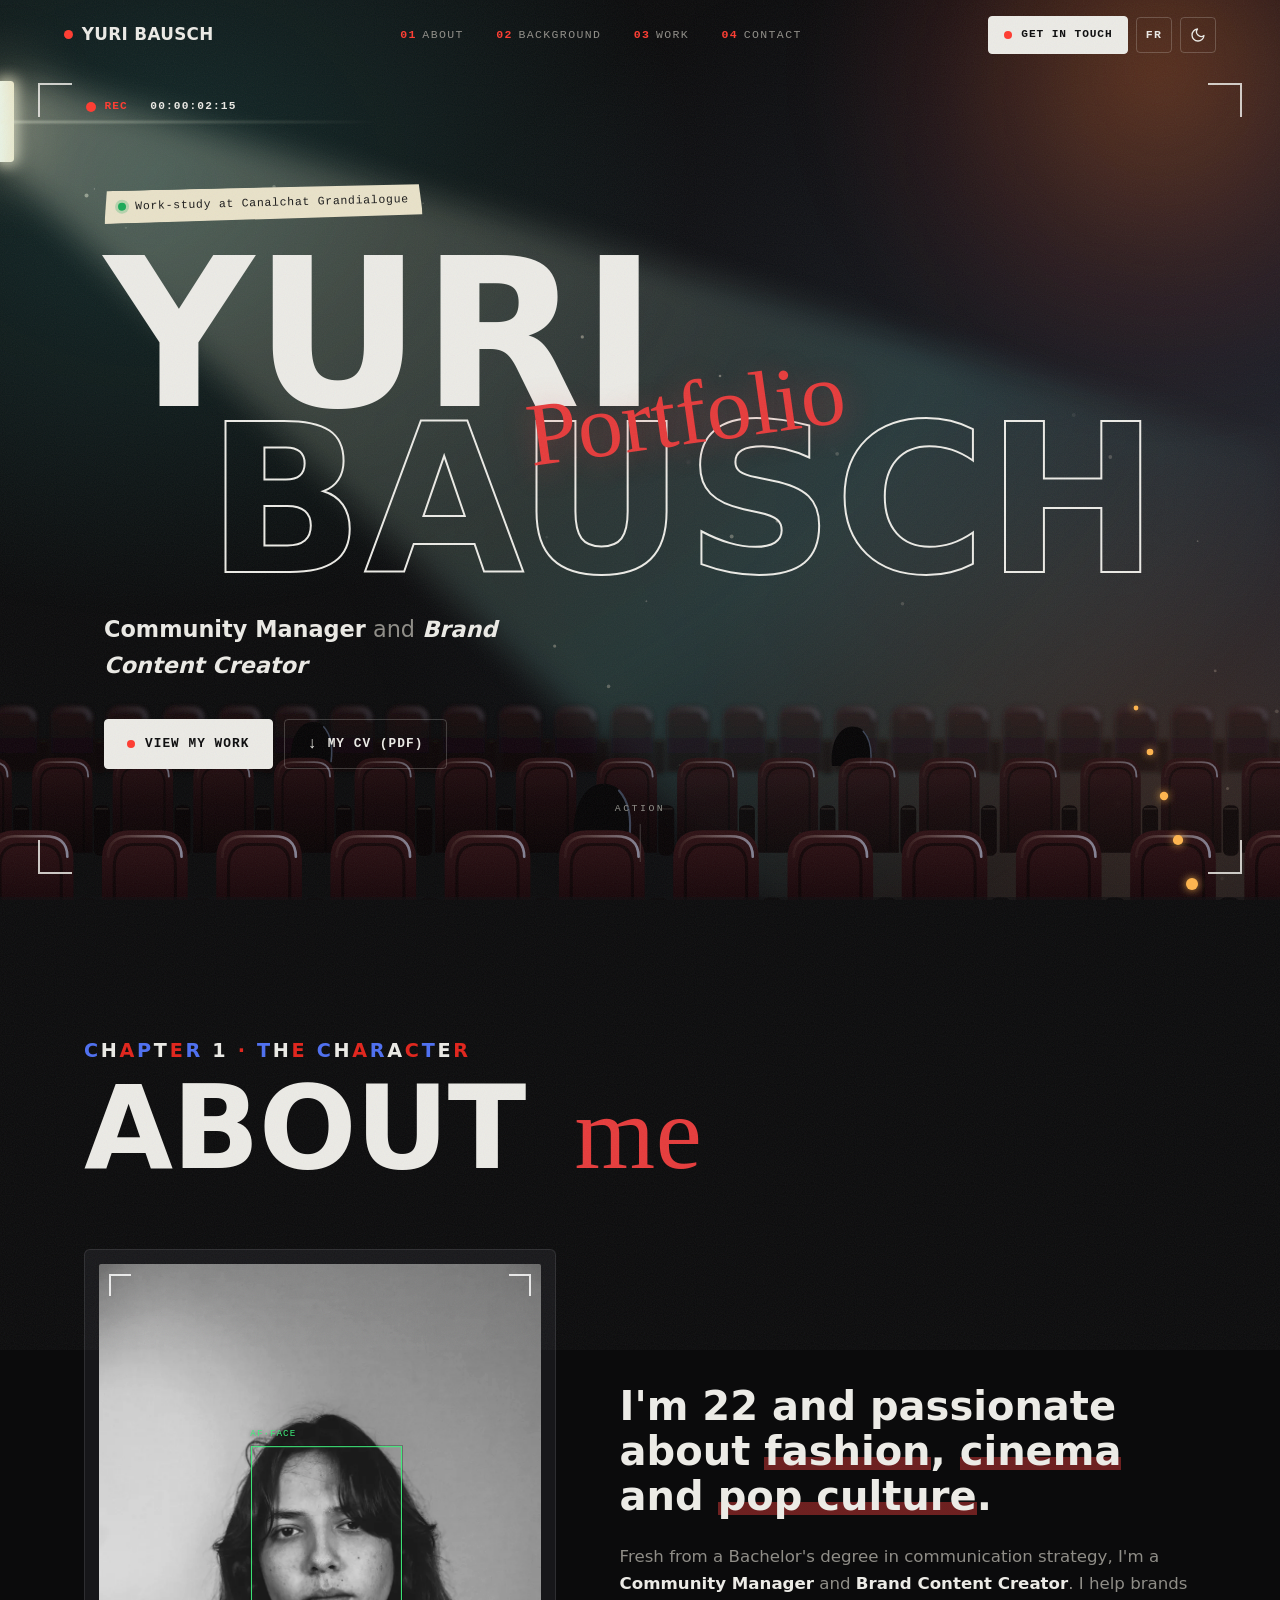
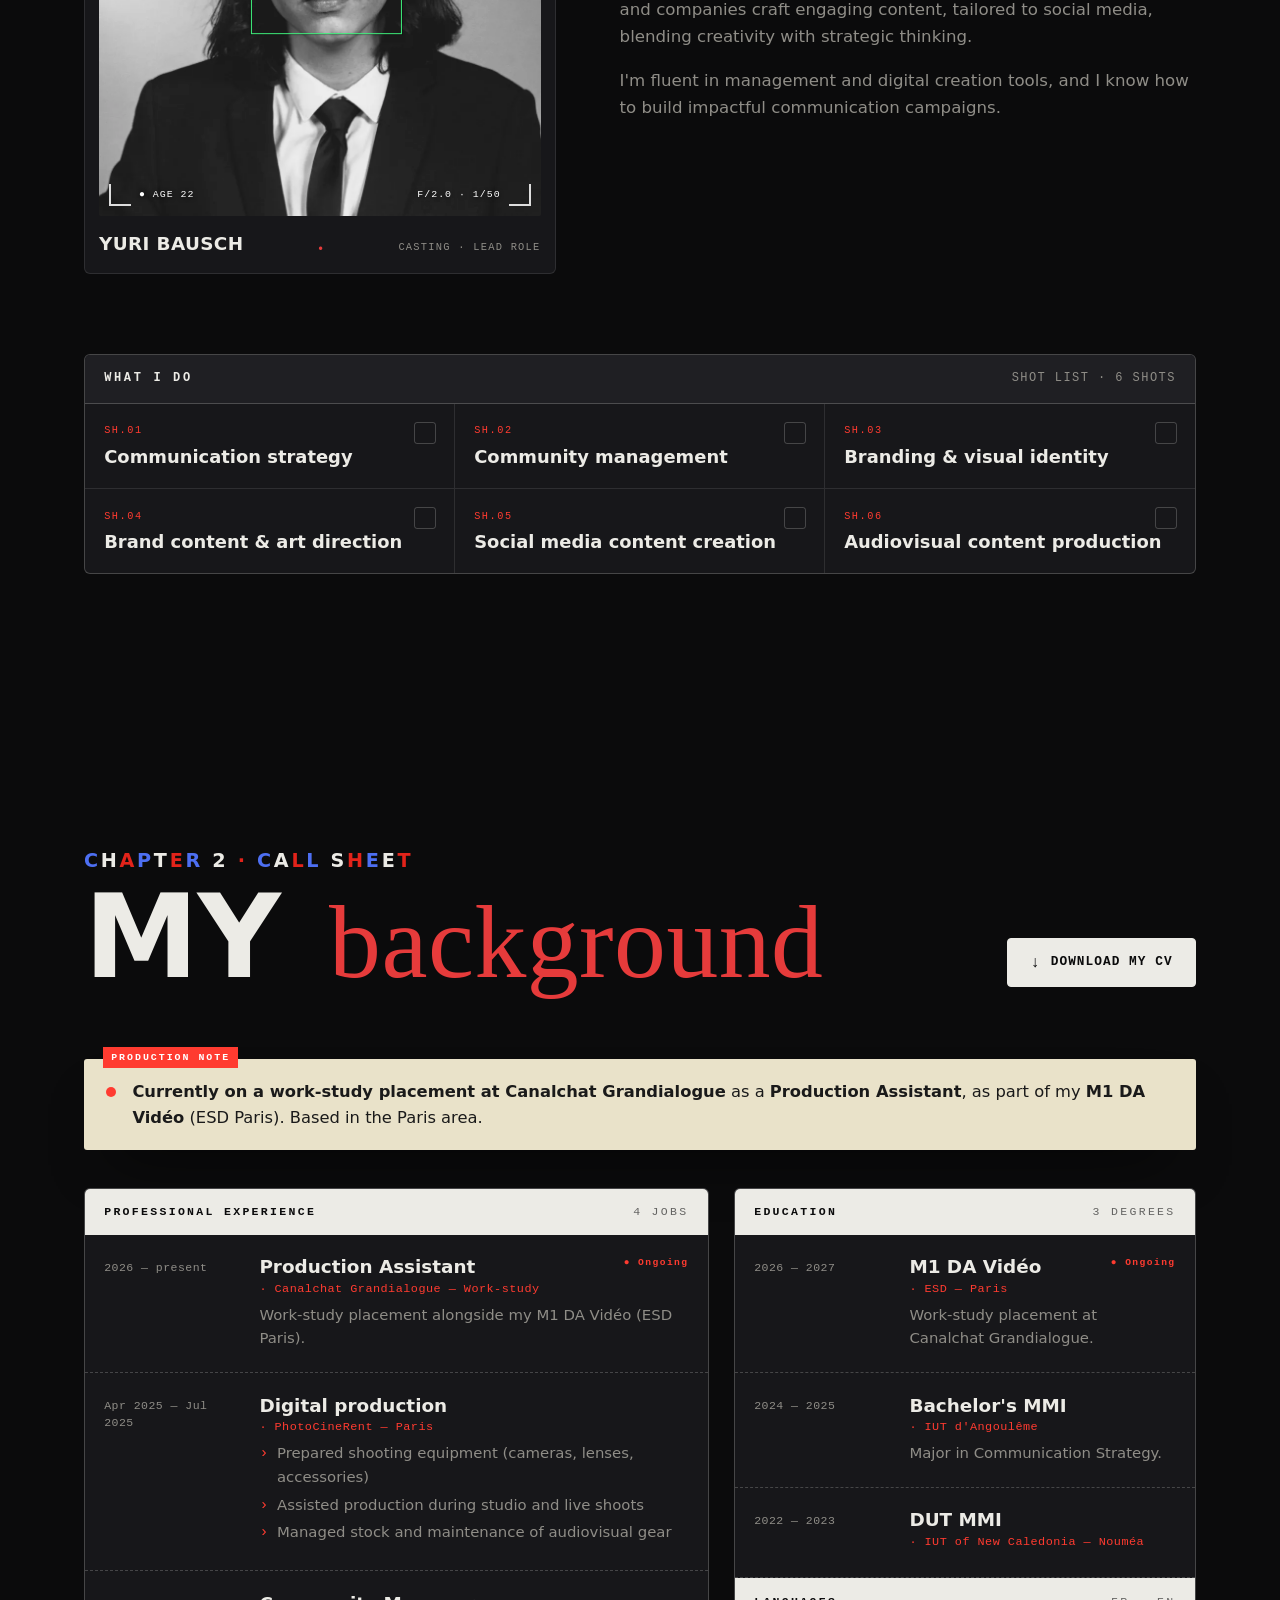
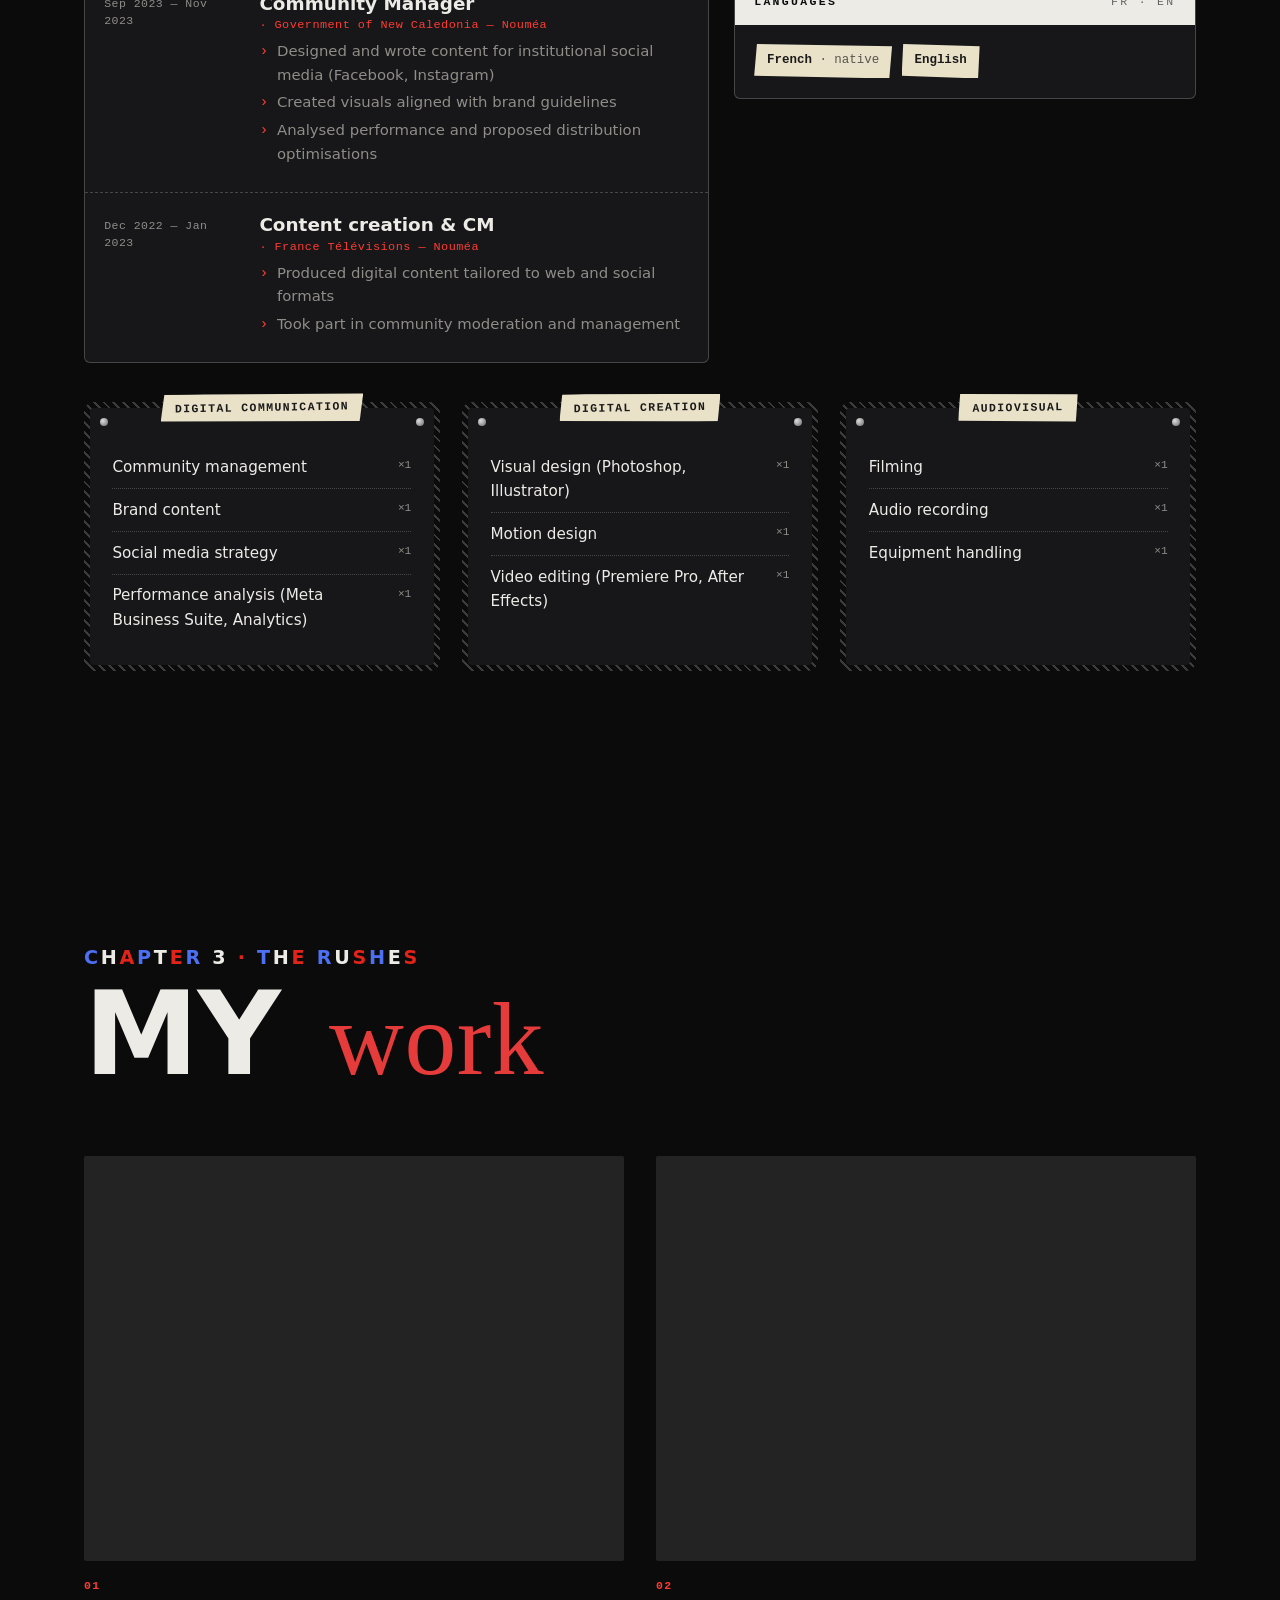
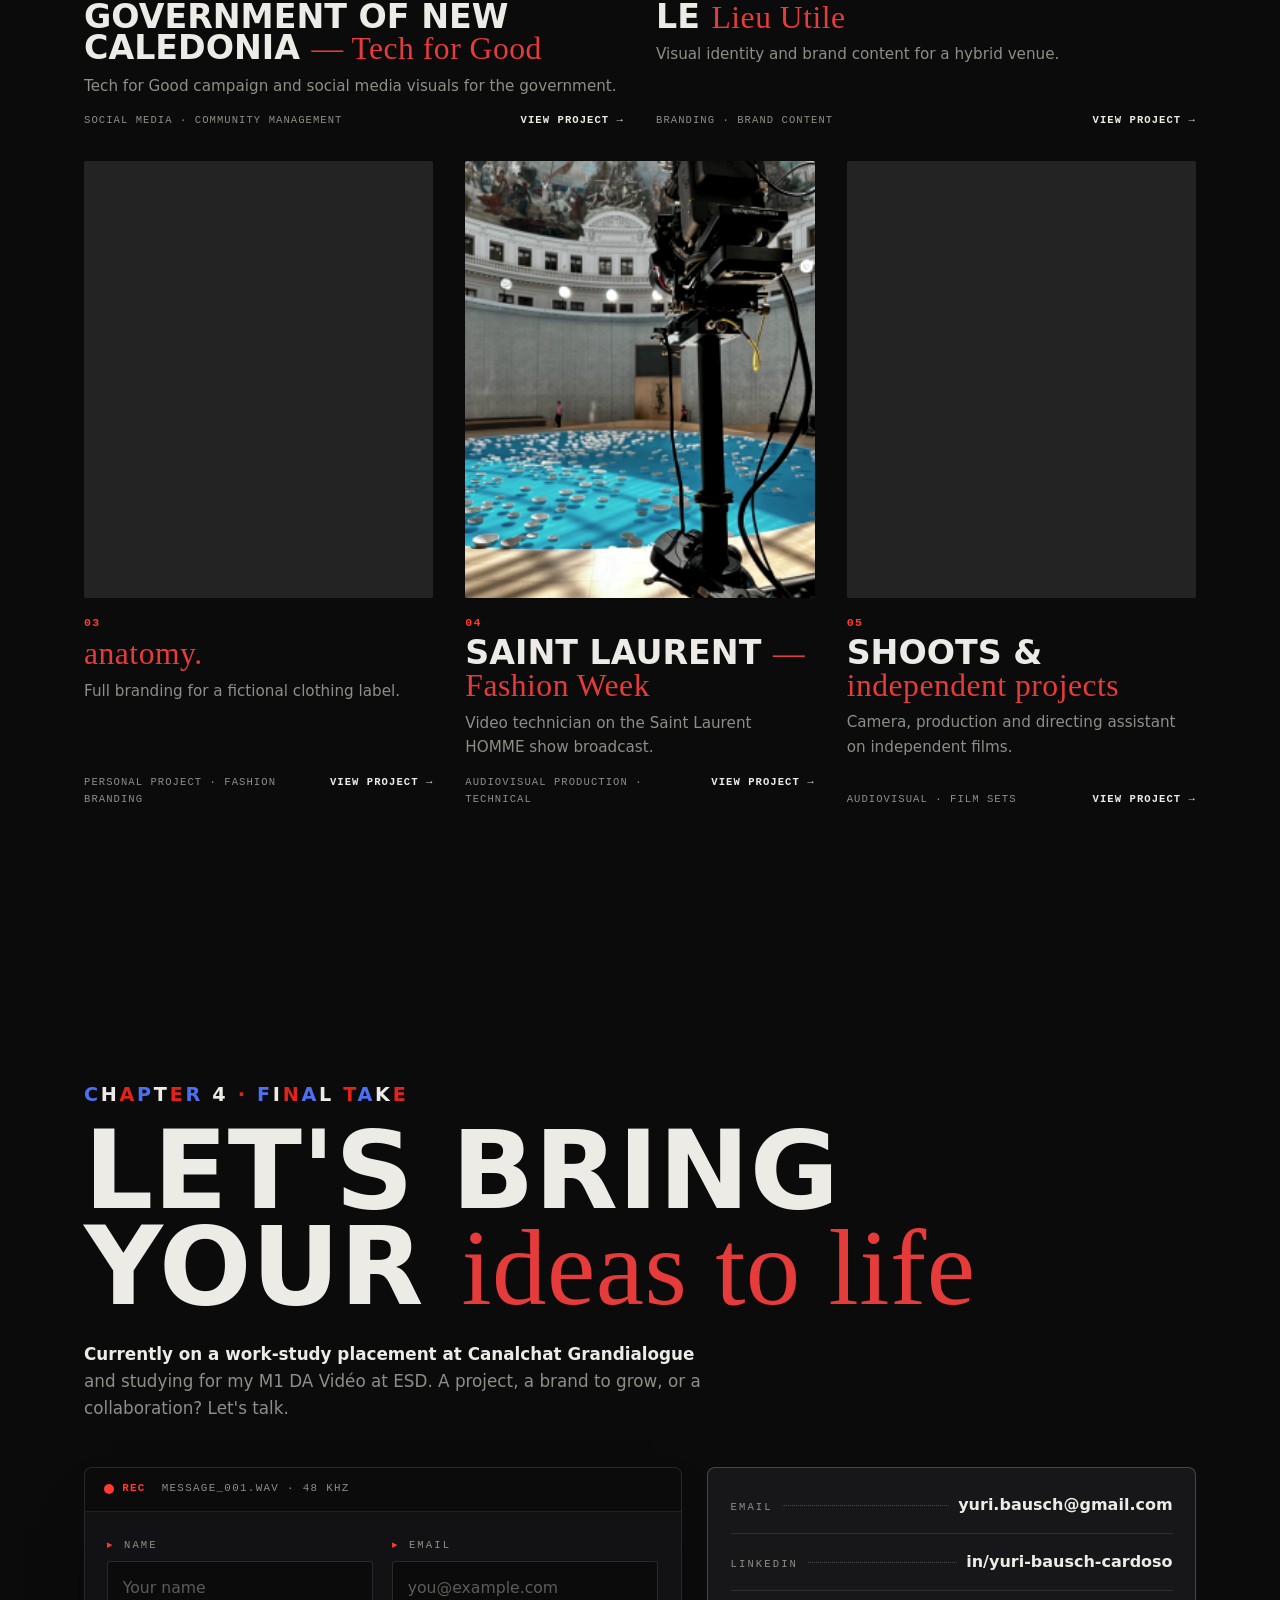
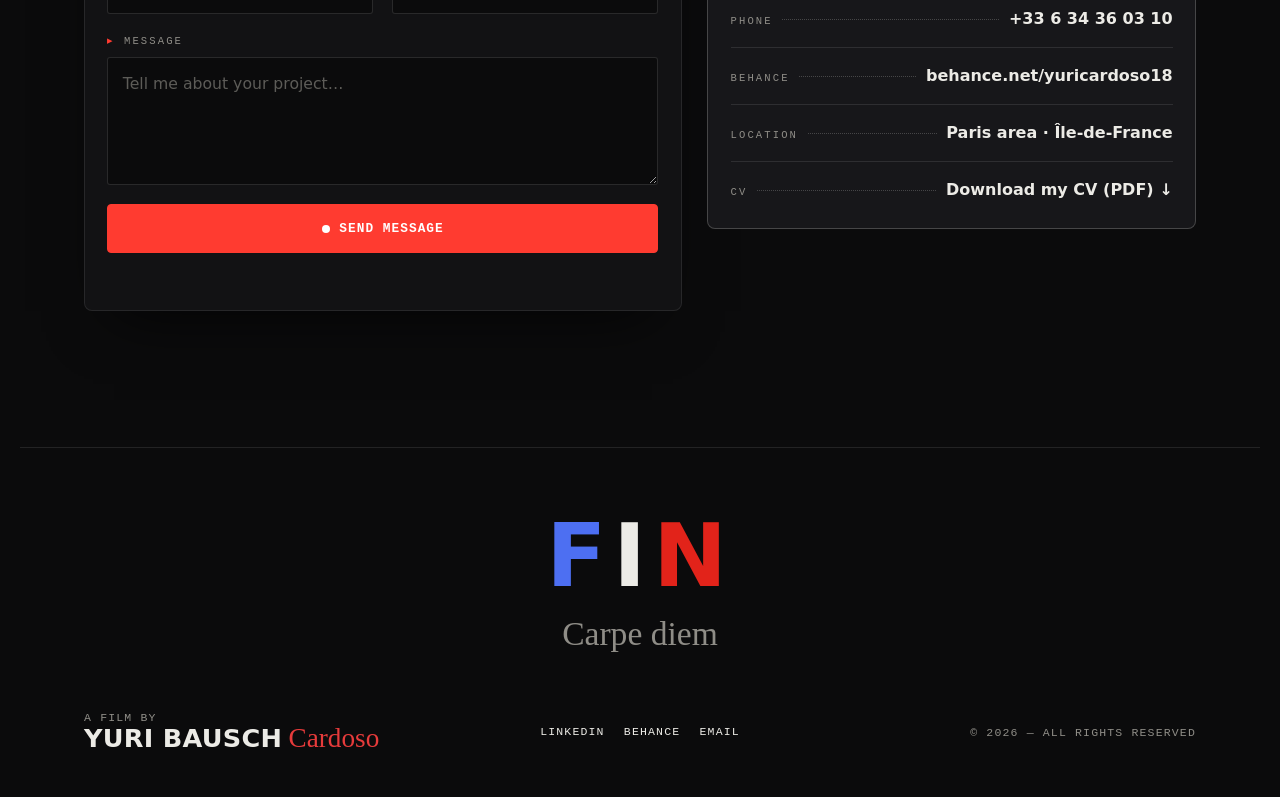
==== commit 5b5bfdd4: "Revient à la salle de cinéma et intègre des références de films Restaure les décors salle de project" ====
--- a/en/index.html
+++ b/en/index.html
@@ -67,7 +67,7 @@
 
   <link rel="preconnect" href="https://fonts.googleapis.com" />
   <link rel="preconnect" href="https://fonts.gstatic.com" crossorigin />
-  <link href="https://fonts.googleapis.com/css2?family=Archivo:ital,wdth,wght@0,62..125,400..900;1,62..125,600..800&family=Great+Vibes&family=Inter:wght@400;500;600;700&family=JetBrains+Mono:wght@400;500;700&family=Newsreader:ital,opsz,wght@0,6..72,400..600;1,6..72,400..500&display=swap" rel="stylesheet" />
+  <link href="https://fonts.googleapis.com/css2?family=Archivo:ital,wdth,wght@0,62..125,400..900;1,62..125,600..800&family=Great+Vibes&family=Inter:wght@400;500;600;700&family=JetBrains+Mono:wght@400;500;700&display=swap" rel="stylesheet" />
   <link rel="stylesheet" href="../styles.css" />
 </head>
 <body>
@@ -100,41 +100,50 @@
   </header>
 
   <main>
-  <!-- ===== COUVERTURE : le numéro de la revue ===== -->
-  <section class="hero cover" id="hero" data-clip="Cover">
-    <div class="cover__inner">
-      <div class="cover__top">
-        <span>No. 01</span><span>A review of communication, branding &amp; cinema</span><span>Autumn 2026</span>
-      </div>
-      <h1 class="cover__mast">Yuri Bausch</h1>
-      <div class="cover__body">
-        <figure class="cover__still">
-          <img src="../assets/photo.webp" alt="Portrait of Yuri Bausch" width="900" height="1125" decoding="async" />
-        </figure>
-        <div class="cover__lines">
-          <p class="hero__badge"><span class="hero__badge-dot"></span>Work-study at Canalchat Grandialogue</p>
-          <p class="cover__lead"><b>Community Manager</b> &amp; <em>Brand Content Creator</em></p>
-          <ul class="cover__teasers">
-            <li><span>Interview</span> M1 DA Vidéo at ESD, between strategy and image</li>
-            <li><span>Feature</span> Saint Laurent, Le Lieu Utile, anatomy., New Caledonia</li>
-            <li><span>On set</span> Camera, production and directing on independent films</li>
-          </ul>
-          <div class="hero__cta">
-            <a href="#projects" class="btn">Read the issue</a>
-            <a href="../assets/CV-Yuri-Bausch.pdf" download class="btn btn--ghost btn--cv">
-              <span class="btn--cv-icon">↓</span> My CV (PDF)
-            </a>
-          </div>
-        </div>
-      </div>
-    </div>
+  <!-- ===== HERO: camera viewfinder ===== -->
+  <section class="hero" id="hero" data-clip="Intro">
+    <div class="hero__bars" aria-hidden="true"></div>
+    <div class="hero__leak" aria-hidden="true"></div>
+
+    <div class="vf" aria-hidden="true">
+      <span class="vf__c vf__c--tl"></span><span class="vf__c vf__c--tr"></span>
+      <span class="vf__c vf__c--bl"></span><span class="vf__c vf__c--br"></span>
+      <div class="vf__row">
+        <span class="vf__rec">REC</span><span class="vf__tc" id="tc">00:00:00:00</span>
+      </div>
+    </div>
+
+    <div class="hero__inner">
+      <p class="hero__badge">
+        <span class="hero__badge-dot"></span>
+        Work-study at Canalchat Grandialogue
+      </p>
+      <h1 class="hero__title">
+        <span class="hero__name">YURI</span>
+        <span class="hero__script">Portfolio</span>
+        <span class="hero__name hero__name--2">BAUSCH</span>
+      </h1>
+      <p class="hero__role">
+        <strong>Community Manager</strong> and <em>Brand Content Creator</em>
+      </p>
+      <div class="hero__cta">
+        <a href="#projects" class="btn">View my work</a>
+        <a href="../assets/CV-Yuri-Bausch.pdf" download class="btn btn--ghost btn--cv">
+          <span class="btn--cv-icon">↓</span> My CV (PDF)
+        </a>
+      </div>
+    </div>
+    <a href="#about" class="hero__scroll" aria-label="Scroll">
+      Action
+      <span></span>
+    </a>
   </section>
 
   <!-- ===== 01 · ABOUT ===== -->
   <section class="about section" id="about" data-clip="About">
     <div class="section__head reveal">
       <div>
-        <span class="section__num">Interview · p. 06</span>
+        <span class="section__num">Chapter 1 · The character</span>
         <h2 class="section__title">About <span class="script">me</span></h2>
       </div>
     </div>
@@ -187,7 +196,7 @@
     <div class="section__head section__head--row reveal">
       <div class="section__headmain">
         <div>
-          <span class="section__num">Filmography · p. 14</span>
+          <span class="section__num">Chapter 2 · Call sheet</span>
           <h2 class="section__title">My <span class="script">background</span></h2>
         </div>
       </div>
@@ -309,7 +318,7 @@
   <section class="projects section" id="projects" data-clip="Work">
     <div class="section__head reveal">
       <div>
-        <span class="section__num">Feature · p. 22</span>
+        <span class="section__num">Chapter 3 · The rushes</span>
         <h2 class="section__title">My <span class="script">work</span></h2>
       </div>
     </div>
@@ -358,7 +367,7 @@
     <div class="contact__inner reveal">
       <div class="contact__head">
         <div>
-          <span class="section__num">Letters · p. 38</span>
+          <span class="section__num">Chapter 4 · Final take</span>
           <h2 class="contact__title">Let's bring your <span class="script">ideas to life</span></h2>
         </div>
       </div>
@@ -432,7 +441,7 @@
   </main>
 
   <footer class="footer">
-    <div class="fin"><span class="fin__fr">Fin</span></div>
+    <div class="fin"><span class="fin__fr">Fin</span><span class="fin__motto">Carpe diem</span></div>
     <span class="footer__film">A film by <b>Yuri Bausch<span class="script footer__script">Cardoso</span></b></span>
     <nav class="footer__social">
       <a href="https://www.linkedin.com/in/yuri-bausch-cardoso" target="_blank" rel="noopener noreferrer">LinkedIn</a>
--- a/styles.css
+++ b/styles.css
@@ -29,13 +29,12 @@
 
   --display: "Archivo", system-ui, sans-serif;
   --script:  "Great Vibes", cursive;
-  --body:    "Newsreader", Georgia, serif;   /* texte de revue */
+  --body:    "Inter", system-ui, sans-serif;
   --mono:    "JetBrains Mono", ui-monospace, "SFMono-Regular", Consolas, monospace;
 
   --pad:   clamp(1rem, 5vw, 5rem);
   --maxw:  1240px;
   --edit-h: 3px;
-  --yellow:  #f2c900;  /* jaune des couvertures de revue */
   --nv-blue: #4d6ff2;  /* bleu Pierrot le fou */
   --nv-red:  #e2231a;           /* hauteur de la barre de progression en bas */
   color-scheme: dark;
@@ -43,8 +42,8 @@
 
 /* Thème clair : le plateau studio (fond cyclo, encre noire) */
 :root[data-theme="light"] {
-  --bg:       #f1ede2;   /* papier de revue */
-  --bg-2:     #e8e3d6;
+  --bg:       #e9e5dc;   /* fond cyclo gris chaud */
+  --bg-2:     #e1ddd2;
   --panel:    #fbfaf4;
   --panel-2:  #f1eee2;
   --ink:      #151515;
@@ -54,7 +53,7 @@
   --shadow:   0 30px 60px -32px rgba(40, 32, 10, 0.35);
   --grade-a:  rgba(63, 160, 170, 0.14);
   --grade-b:  rgba(255, 138, 61, 0.16);
-  --nav-bg:   rgba(241, 237, 226, 0.86);
+  --nav-bg:   rgba(233, 229, 220, 0.82);
   color-scheme: light;
 }
 
@@ -124,7 +123,99 @@
   100% { transform: translate(0, 0); }
 }
 
-/* Ombres douces sur le papier */
+/* ---------- Décor fixe derrière la page ---------- */
+@property --tint { syntax: "<color>"; inherits: false; initial-value: rgba(63, 208, 201, 0.12); }
+.scene {
+  position: fixed; inset: 0;
+  z-index: -1;
+  pointer-events: none;
+  overflow: hidden;
+}
+.scene > * { position: absolute; transition: opacity 0.6s ease; }
+
+/* Sombre : salle de projection — faisceau depuis la cabine, en haut à gauche */
+.scene__beam {
+  inset: 0;
+  filter: blur(16px);
+  mix-blend-mode: screen;
+}
+.scene__beam i {
+  position: absolute; inset: 0;
+  clip-path: polygon(0 10%, 3% 9%, 100% 50%, 100% 100%, 60% 100%, 0 18%);
+  background:
+    radial-gradient(140% 140% at 0 14%, rgba(255, 236, 205, 0.34), rgba(255, 236, 205, 0.1) 45%, transparent 80%);
+  animation: beam-flicker 2.6s steps(1) infinite;
+}
+@keyframes beam-flicker {
+  0%   { opacity: 1; }
+  17%  { opacity: 0.88; }
+  21%  { opacity: 1; }
+  58%  { opacity: 0.93; }
+  61%  { opacity: 1; }
+  83%  { opacity: 0.9; }
+  86%  { opacity: 1; }
+}
+.scene__beam i::after {
+  /* teintes de l'image projetée qui passent dans le faisceau */
+  content: ""; position: absolute; inset: 0;
+  background: radial-gradient(130% 130% at 0 14%, transparent 25%, var(--tint, rgba(63, 208, 201, 0.12)) 60%, transparent 88%);
+  animation: film-tint 9s steps(1) infinite;
+}
+@keyframes film-tint {
+  0%   { --tint: rgba(63, 208, 201, 0.12); opacity: 1; }
+  14%  { --tint: rgba(255, 138, 61, 0.14); }
+  31%  { --tint: rgba(255, 255, 255, 0.06); }
+  43%  { --tint: rgba(230, 59, 59, 0.10); }
+  58%  { --tint: rgba(63, 208, 201, 0.08); }
+  72%  { --tint: rgba(255, 194, 75, 0.12); }
+  86%  { --tint: rgba(120, 140, 255, 0.08); }
+}
+.scene.is-warming .scene__beam i { animation: beam-warm 0.9s ease-out; }
+@keyframes beam-warm {
+  0%   { opacity: 0; transform: scale(0.6); transform-origin: 0 0; }
+  30%  { opacity: 0.5; }
+  40%  { opacity: 0.15; }
+  100% { opacity: 1; transform: none; }
+}
+.scene__dust { inset: 0; width: 100%; height: 100%; }
+/* fenêtre de la cabine de projection : d'où sort le faisceau */
+.scene__booth {
+  left: 0; top: 9vh;
+  width: 14px; height: 9vh;
+  background: linear-gradient(to right, #fff6e4, #ffe7c2);
+  border-radius: 0 3px 3px 0;
+  box-shadow: 0 0 14px 4px rgba(255, 232, 196, 0.75), 0 0 60px 18px rgba(255, 220, 170, 0.25);
+}
+.scene__booth::after {
+  /* reflet de l'objectif */
+  content: ""; position: absolute; left: 0; top: 50%;
+  width: 30vw; height: 2px; margin-top: -1px;
+  background: linear-gradient(to right, rgba(255, 236, 205, 0.55), transparent);
+  filter: blur(1px);
+}
+:root[data-theme="light"] .scene__booth { opacity: 0; }
+
+/* Clair : plateau studio — fond cyclo, deux boîtes à lumière, marques au sol */
+.scene__soft {
+  top: -24vw;
+  width: 58vw; aspect-ratio: 1;
+  border-radius: 50%;
+  background: radial-gradient(closest-side, #fffdf7, rgba(255, 251, 240, 0.75) 40%, rgba(255, 251, 240, 0.25) 70%, transparent);
+}
+.scene__soft--l { left: -16vw; }
+.scene__soft--r { right: -16vw; }
+
+:root:not([data-theme="light"]) .scene__soft { opacity: 0; }
+:root[data-theme="light"] .scene__beam,
+:root[data-theme="light"] .scene__dust { opacity: 0; }
+:root[data-theme="light"] .scene {
+  background:
+    radial-gradient(110% 70% at 50% 0%, rgba(255, 253, 247, 0.9), transparent 70%),
+    radial-gradient(ellipse at 50% 40%, transparent 50%, rgba(110, 88, 56, 0.14)),
+    linear-gradient(to bottom, transparent 62%, rgba(120, 98, 62, 0.09));
+}
+
+/* Ombres douces des projecteurs sur le plateau */
 :root[data-theme="light"] .poster__img,
 :root[data-theme="light"] .about__frame,
 :root[data-theme="light"] .credit-card,
@@ -133,7 +224,16 @@
   box-shadow: 0 30px 44px -28px rgba(70, 54, 28, 0.45), 0 2px 6px rgba(70, 54, 28, 0.08);
 }
 
-/* Changement de thème : trois bandes qui tournent la page */
+/* ---------- Décor du hero : deux illustrations ---------- */
+.set { position: absolute; inset: 0; z-index: -1; pointer-events: none; overflow: hidden; }
+.set__dark, .set__light { position: absolute; inset: 0; transition: opacity 0.6s ease; }
+.set svg { display: block; width: 100%; height: 100%; }
+:root[data-theme="light"] .set__dark,
+:root:not([data-theme="light"]) .set__light { opacity: 0; }
+/* sur petit écran, le matériel passerait derrière le texte : on garde le sol */
+@media (max-width: 900px) { .set .gear { display: none; } }
+
+/* Rideau des projecteurs : trois rampes qui s'allument tour à tour */
 .lights {
   position: fixed; inset: 0;
   z-index: 300;
@@ -253,79 +353,68 @@
 :root[data-theme="light"] .theme-toggle__sun  { display: block; }
 :root[data-theme="light"] .theme-toggle__moon { display: none; }
 
-/* ---------- COUVERTURE : le numéro de la revue ---------- */
+/* ---------- HERO : le viseur ---------- */
 .hero {
-  --cover-bg: #0b0b0c;
-  --cover-ink: var(--yellow);
-  --cover-text: #f1efe8;
+  position: relative;
   min-height: 100svh;
-  display: flex;
-  padding: 5.4rem var(--pad) 2.4rem;
-  background: var(--cover-bg);
-  color: var(--cover-text);
-  overflow-x: clip;
-}
-:root[data-theme="light"] .hero { --cover-bg: var(--yellow); --cover-ink: #111; --cover-text: #111; }
-.cover__inner { width: 100%; max-width: var(--maxw); margin: 0 auto; display: flex; flex-direction: column; container-type: inline-size; }
-.cover__top {
-  display: flex; justify-content: space-between; gap: 1rem;
-  padding-bottom: 0.55rem;
-  border-bottom: 3px solid var(--cover-ink);
-  font-family: var(--mono); font-size: 0.72rem; letter-spacing: 0.14em; text-transform: uppercase;
-  color: var(--cover-ink);
-}
-.cover__mast {
-  margin: 0.12em 0 0.1em;
-  font-family: var(--display); font-weight: 900; font-stretch: 112%;
-  font-size: clamp(3rem, min(10.4vw, 17vh), 10rem);
-  line-height: 0.86; letter-spacing: -0.02em;
-  text-transform: uppercase; white-space: nowrap;
-  color: var(--cover-ink);
-}
-.cover__body {
-  flex: 1;
-  display: grid; grid-template-columns: minmax(0, 0.9fr) minmax(0, 1.1fr);
-  gap: clamp(1.5rem, 4vw, 3.5rem);
-  padding-top: 1.2rem;
-  border-top: 1px solid var(--cover-ink);
-}
-.cover__still { margin: 0; }
-.cover__still img {
-  display: block; width: 100%; height: min(56vh, 100%);
-  object-fit: cover; object-position: 50% 28%;
-  filter: grayscale(1) contrast(1.08);
-  border: 3px solid var(--cover-ink);
-}
-.cover__lines { display: flex; flex-direction: column; align-items: flex-start; gap: 1.1rem; }
-.cover__lead {
-  font-family: var(--display); font-weight: 900; font-stretch: 80%;
-  font-size: clamp(1.8rem, 3.4vw, 3.1rem); line-height: 0.95; text-transform: uppercase;
-}
-.cover__lead b { font-weight: 900; }
-.cover__lead em { font-family: var(--body); font-style: italic; font-weight: 500; text-transform: none; }
-.cover__teasers { list-style: none; width: 100%; border-top: 1px solid var(--cover-ink); }
-.cover__teasers li {
-  padding: 0.65rem 0;
-  border-bottom: 1px solid color-mix(in srgb, var(--cover-ink) 45%, transparent);
-  font-family: var(--body); font-size: 1.08rem; line-height: 1.35;
-}
-.cover__teasers li span {
-  display: inline-block; margin-right: 0.55rem; padding: 0.12rem 0.45rem;
-  font-family: var(--mono); font-size: 0.64rem; font-weight: 700; letter-spacing: 0.12em; text-transform: uppercase;
-  vertical-align: 0.15em;
-  background: var(--cover-ink); color: var(--cover-bg);
-}
-
+  display: flex; align-items: center;
+  padding: 8.5rem var(--pad) 5rem;
+  overflow: hidden;
+  isolation: isolate;
+}
+/* étalonnage teal & orange + fuite de lumière */
+.hero::before {
+  content: "";
+  position: absolute; inset: 0; z-index: -2;
+  background:
+    radial-gradient(60% 70% at 12% 20%, var(--grade-a), transparent 70%),
+    radial-gradient(55% 65% at 92% 85%, var(--grade-b), transparent 70%);
+}
+.hero__leak {
+  position: absolute; z-index: -1;
+  width: 55vmax; height: 55vmax;
+  right: -18vmax; top: -22vmax;
+  border-radius: 50%;
+  background: radial-gradient(circle, rgba(255, 120, 50, 0.32), rgba(255, 59, 48, 0.08) 45%, transparent 70%);
+  filter: blur(30px);
+  animation: leak 9s ease-in-out infinite alternate;
+  pointer-events: none;
+}
+:root[data-theme="light"] .hero__leak { opacity: 0; }
+@keyframes leak {
+  0%   { transform: translate(0, 0) scale(1); opacity: 0.7; }
+  50%  { opacity: 1; }
+  100% { transform: translate(-10vmax, 8vmax) scale(1.2); opacity: 0.55; }
+}
+
+/* Cadre du viseur */
+.vf {
+  position: absolute;
+  inset: 5.2rem calc(var(--pad) * 0.6) 1.6rem;
+  pointer-events: none;
+  font-family: var(--mono);
+  font-size: 0.7rem;
+  letter-spacing: 0.1em;
+  color: var(--ink);
+  text-transform: uppercase;
+}
 .vf__c { position: absolute; width: 34px; height: 34px; border: 2px solid var(--ink); opacity: 0.85; }
 .vf__c--tl { top: 0; left: 0; border-right: 0; border-bottom: 0; }
 .vf__c--tr { top: 0; right: 0; border-left: 0; border-bottom: 0; }
 .vf__c--bl { bottom: 0; left: 0; border-right: 0; border-top: 0; }
 .vf__c--br { bottom: 0; right: 0; border-left: 0; border-top: 0; }
+.vf__row {
+  position: absolute; left: 3rem; top: 0.9rem;
+  display: flex; gap: 1.4rem; align-items: center;
+}
 .vf__rec { display: inline-flex; align-items: center; gap: 0.5rem; color: var(--rec); font-weight: 700; }
 .vf__rec::before {
   content: ""; width: 10px; height: 10px; border-radius: 50%;
   background: var(--rec); animation: blink 1s infinite;
 }
+.vf__tc { font-weight: 700; font-variant-numeric: tabular-nums; }
+
+.hero__inner { position: relative; width: 100%; max-width: var(--maxw); margin: 0 auto; padding: 0 2.5rem; }
 
 .hero__badge {
   display: inline-flex; align-items: center; gap: 0.6rem;
@@ -344,7 +433,75 @@
   box-shadow: 0 0 0 3px rgba(24, 169, 87, 0.25);
   animation: blink 1.6s infinite;
 }
-.hero__cta { display: flex; flex-wrap: wrap; gap: 0.7rem; margin-top: 0.6rem; }
+.hero__title {
+  position: relative;
+  margin-top: 2rem;
+  display: flex; flex-direction: column;
+  font-family: var(--display);
+  font-weight: 900;
+  font-stretch: 68%;
+  line-height: 0.8;
+  letter-spacing: -0.01em;
+  text-transform: uppercase;
+}
+/* suit aussi la hauteur : le hero tient dans le premier écran */
+.hero__name { font-size: clamp(5.5rem, min(21vw, 23vh), 18rem); display: block; }
+.hero__name--2 {
+  color: transparent;
+  -webkit-text-stroke: 2px var(--ink);
+  margin-left: clamp(1rem, 8vw, 9rem);
+  transition: color 0.4s;
+}
+.hero__title:hover .hero__name--2 { color: var(--ink); }
+.hero__script {
+  position: absolute;
+  left: clamp(9rem, 33vw, 29rem);
+  top: 38%;
+  font-family: var(--script);
+  font-weight: 400; font-stretch: 100%;
+  font-size: clamp(3rem, min(9vw, 10vh), 8rem);
+  color: var(--red);
+  text-transform: none;
+  letter-spacing: 0;
+  transform: rotate(-8deg);
+  text-shadow: 0 4px 30px rgba(230, 59, 59, 0.35);
+  z-index: 1;
+}
+.hero__role {
+  margin-top: 1.8rem;
+  font-size: clamp(1.05rem, 2vw, 1.4rem);
+  color: var(--ink-soft);
+  max-width: 34ch;
+}
+.hero__role strong { color: var(--ink); font-weight: 700; }
+.hero__role em { color: var(--ink); font-style: italic; font-family: var(--display); font-weight: 600; }
+.hero__cta { display: flex; flex-wrap: wrap; gap: 0.7rem; margin-top: 2.2rem; }
+
+.hero__scroll {
+  position: absolute; left: 50%; bottom: 2.4rem; transform: translateX(-50%);
+  display: flex; flex-direction: column; align-items: center; gap: 0.4rem;
+  font-family: var(--mono); font-size: 0.62rem; letter-spacing: 0.25em;
+  color: var(--ink-soft); text-transform: uppercase;
+}
+.hero__scroll span {
+  width: 1px; height: 38px; background: var(--line-2); position: relative; overflow: hidden;
+}
+.hero__scroll span::after {
+  content: ""; position: absolute; left: 0; top: -40%; width: 1px; height: 40%;
+  background: var(--rec); animation: drop 1.6s infinite;
+}
+@keyframes drop { to { top: 100%; } }
+
+/* Barres letterbox qui s'ouvrent */
+.hero__bars::before, .hero__bars::after {
+  content: ""; position: absolute; left: 0; right: 0; height: 50%;
+  background: #000; z-index: 5; pointer-events: none;
+  transition: transform 1.1s cubic-bezier(.7, 0, .2, 1);
+}
+.hero__bars::before { top: 0; }
+.hero__bars::after { bottom: 0; }
+.is-rolling .hero__bars::before { transform: translateY(-100%); }
+.is-rolling .hero__bars::after  { transform: translateY(100%); }
 
 /* ---------- Sections ---------- */
 .section {
@@ -363,16 +520,15 @@
 .section__head--row { justify-content: space-between; }
 .section__head--row > .section__headmain { display: flex; align-items: flex-end; gap: clamp(1.2rem, 4vw, 3rem); flex-wrap: wrap; }
 
-/* Rubriques de revue : étiquette jaune et numéro de page */
+/* Chapitres façon intertitres de Godard : lettres bleu / blanc / rouge */
 .section__num {
-  display: inline-block;
-  padding: 0.38rem 0.7rem;
-  margin-bottom: 1rem;
-  font-family: var(--mono); font-size: 0.74rem; font-weight: 700;
-  letter-spacing: 0.16em; text-transform: uppercase;
-  background: var(--yellow); color: #111;
-}
-/* Lettres bleu / blanc / rouge façon intertitres de Godard (carton « Fin ») */
+  display: block;
+  font-family: var(--display); font-weight: 800; font-stretch: 100%;
+  font-size: clamp(1rem, 1.5vw, 1.25rem); letter-spacing: 0.14em;
+  text-transform: uppercase;
+  color: var(--rec);
+  margin-bottom: 0.8rem;
+}
 .godard i { font-style: normal; }
 .godard i:nth-of-type(3n+1) { color: var(--nv-blue); }
 .godard i:nth-of-type(3n+2) { color: var(--ink); }
@@ -392,15 +548,7 @@
 .reveal { opacity: 0; transform: translateY(32px); transition: opacity 0.9s ease, transform 0.9s cubic-bezier(.2, .7, .2, 1); }
 .reveal.in { opacity: 1; transform: none; }
 
-/* ---------- 01 · À PROPOS : l'entretien ---------- */
-.about__lead::first-letter {
-  float: left;
-  margin: 0.06em 0.12em 0 0;
-  font-family: var(--display); font-weight: 900; font-stretch: 100%;
-  font-size: 3.3em; line-height: 0.8;
-  color: var(--ink); background: var(--yellow); padding: 0.06em 0.1em 0;
-}
-:root:not([data-theme="light"]) .about__lead::first-letter { color: #111; }
+/* ---------- 01 · À PROPOS ---------- */
 .about__grid {
   display: grid;
   grid-template-columns: minmax(0, 0.9fr) minmax(0, 1.1fr);
@@ -961,6 +1109,9 @@
   text-transform: uppercase;
 }
 
+/* Le Cercle des poètes disparus : la devise sous le carton Fin */
+.fin__motto { margin-top: 0.4rem; font-family: var(--script); font-size: clamp(1.5rem, 3vw, 2.1rem); color: var(--ink-soft); text-transform: none; letter-spacing: 0; }
+
 /* ---------- Footer : fin du film ---------- */
 .footer {
   max-width: var(--maxw); margin: 0 auto;
@@ -1022,6 +1173,24 @@
 }
 .poster:hover .poster__img img,
 .poster:focus-visible .poster__img img { transform: scale(1.04); filter: none; }
+/* Fight Club : les « brûlures de cigarette », repères de changement de bobine,
+   clignotent dans le coin de l'affiche survolée */
+.poster { position: relative; }
+.poster::after {
+  content: ""; position: absolute; top: 28px; right: 14px; z-index: 2;
+  width: 18px; height: 18px; border-radius: 50%;
+  background: radial-gradient(circle, rgba(255, 252, 240, 0.95) 0 40%, rgba(18, 16, 14, 0.85) 44% 62%, transparent 66%);
+  opacity: 0; pointer-events: none;
+}
+.poster:hover::after, .poster:focus-visible::after { animation: cue-mark 1.8s steps(1) infinite; }
+@keyframes cue-mark {
+  0%   { opacity: 1; }
+  5%   { opacity: 0; }
+  48%  { opacity: 1; }
+  53%  { opacity: 0; }
+  100% { opacity: 0; }
+}
+
 /* au survol, deux bandes de pellicule entrent et défilent */
 .poster__img::before, .poster__img::after {
   content: ""; position: absolute; left: 0; right: 0; z-index: 1;
@@ -1187,14 +1356,14 @@
   .nav { padding-left: 1rem; padding-right: 1rem; }
   .nav__cta { display: none; }
 
-  .hero { padding: 5rem 1rem 2rem; }
-  .cover__top span:nth-child(2) { display: none; }
-  /* deux lignes ; « BAUSCH » tient pile dans la largeur de la couverture */
-  .cover__mast { white-space: normal; font-size: 19.4cqw; line-height: 0.84; }
-  .cover__body { grid-template-columns: 1fr; }
-  .cover__still img { height: 38vh; }
-  .hero__cta { margin-top: 0.4rem; width: 100%; }
+  .vf { inset: 4.4rem 0.6rem 1rem; }
+  .vf__row { left: 1.6rem; }
+  .hero { padding: 6rem 1rem 4rem; align-items: center; }
+  .hero__inner { padding: 0 0.6rem; }
+  .hero__name--2 { -webkit-text-stroke-width: 1.5px; margin-left: 0.6rem; }
+  .hero__script { left: auto; right: 4%; top: 36%; }
   .hero__cta .btn { flex: 1 1 auto; justify-content: center; }
+  .hero__scroll { display: none; }
 
   .about__grid { grid-template-columns: 1fr; }
   .about__skills ul { grid-template-columns: 1fr 1fr; }
